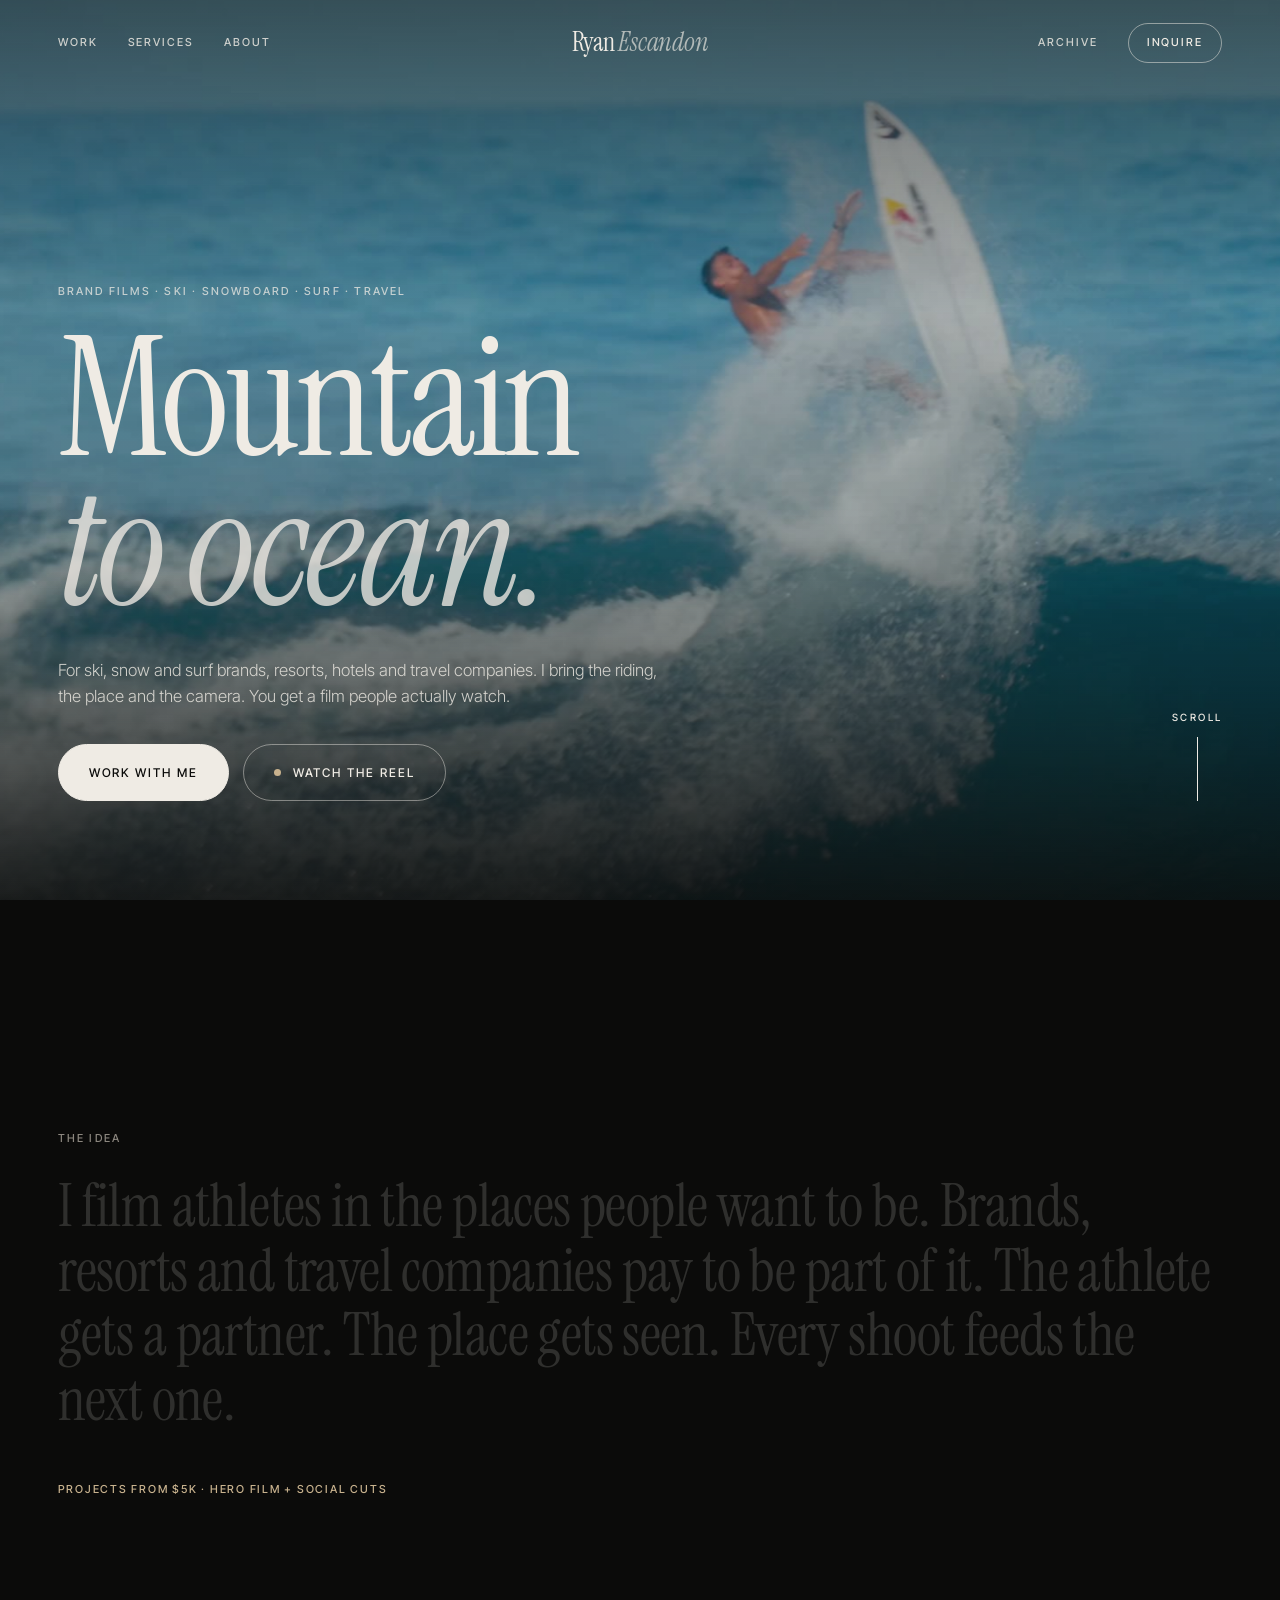
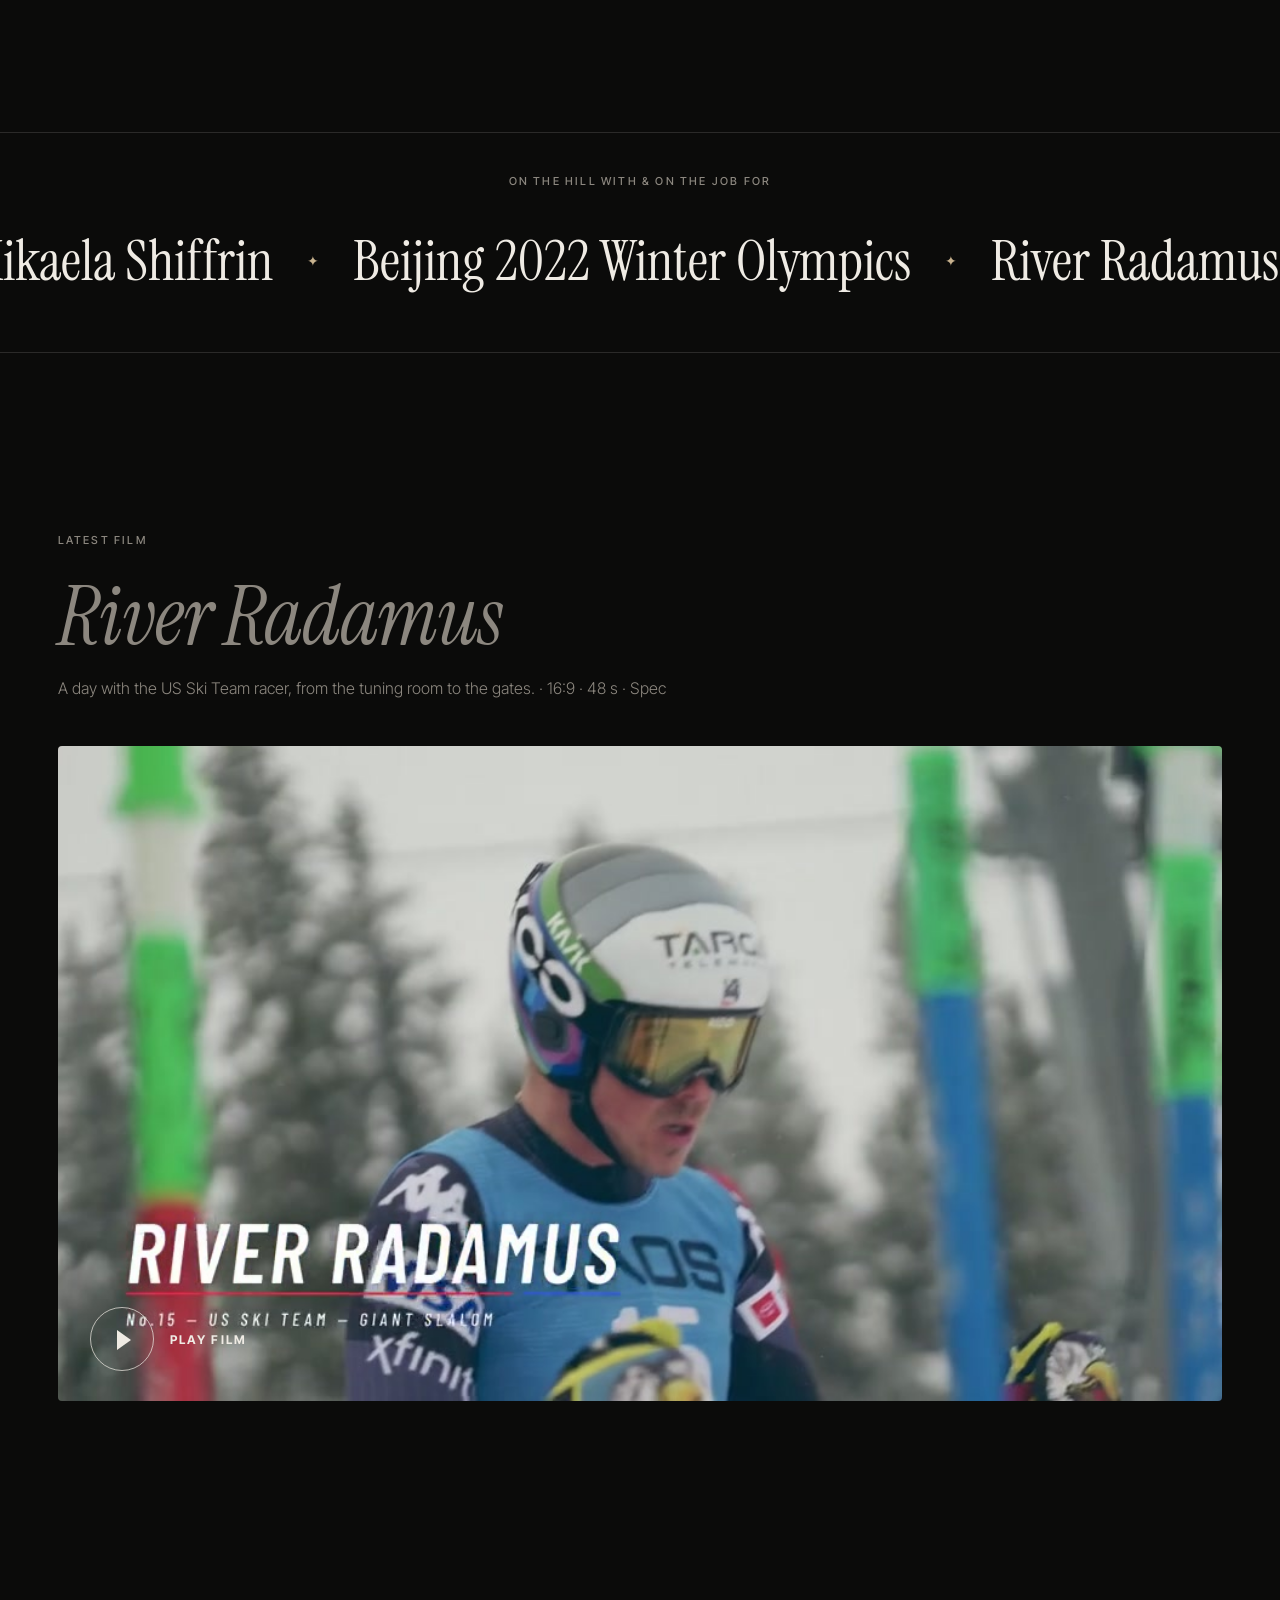
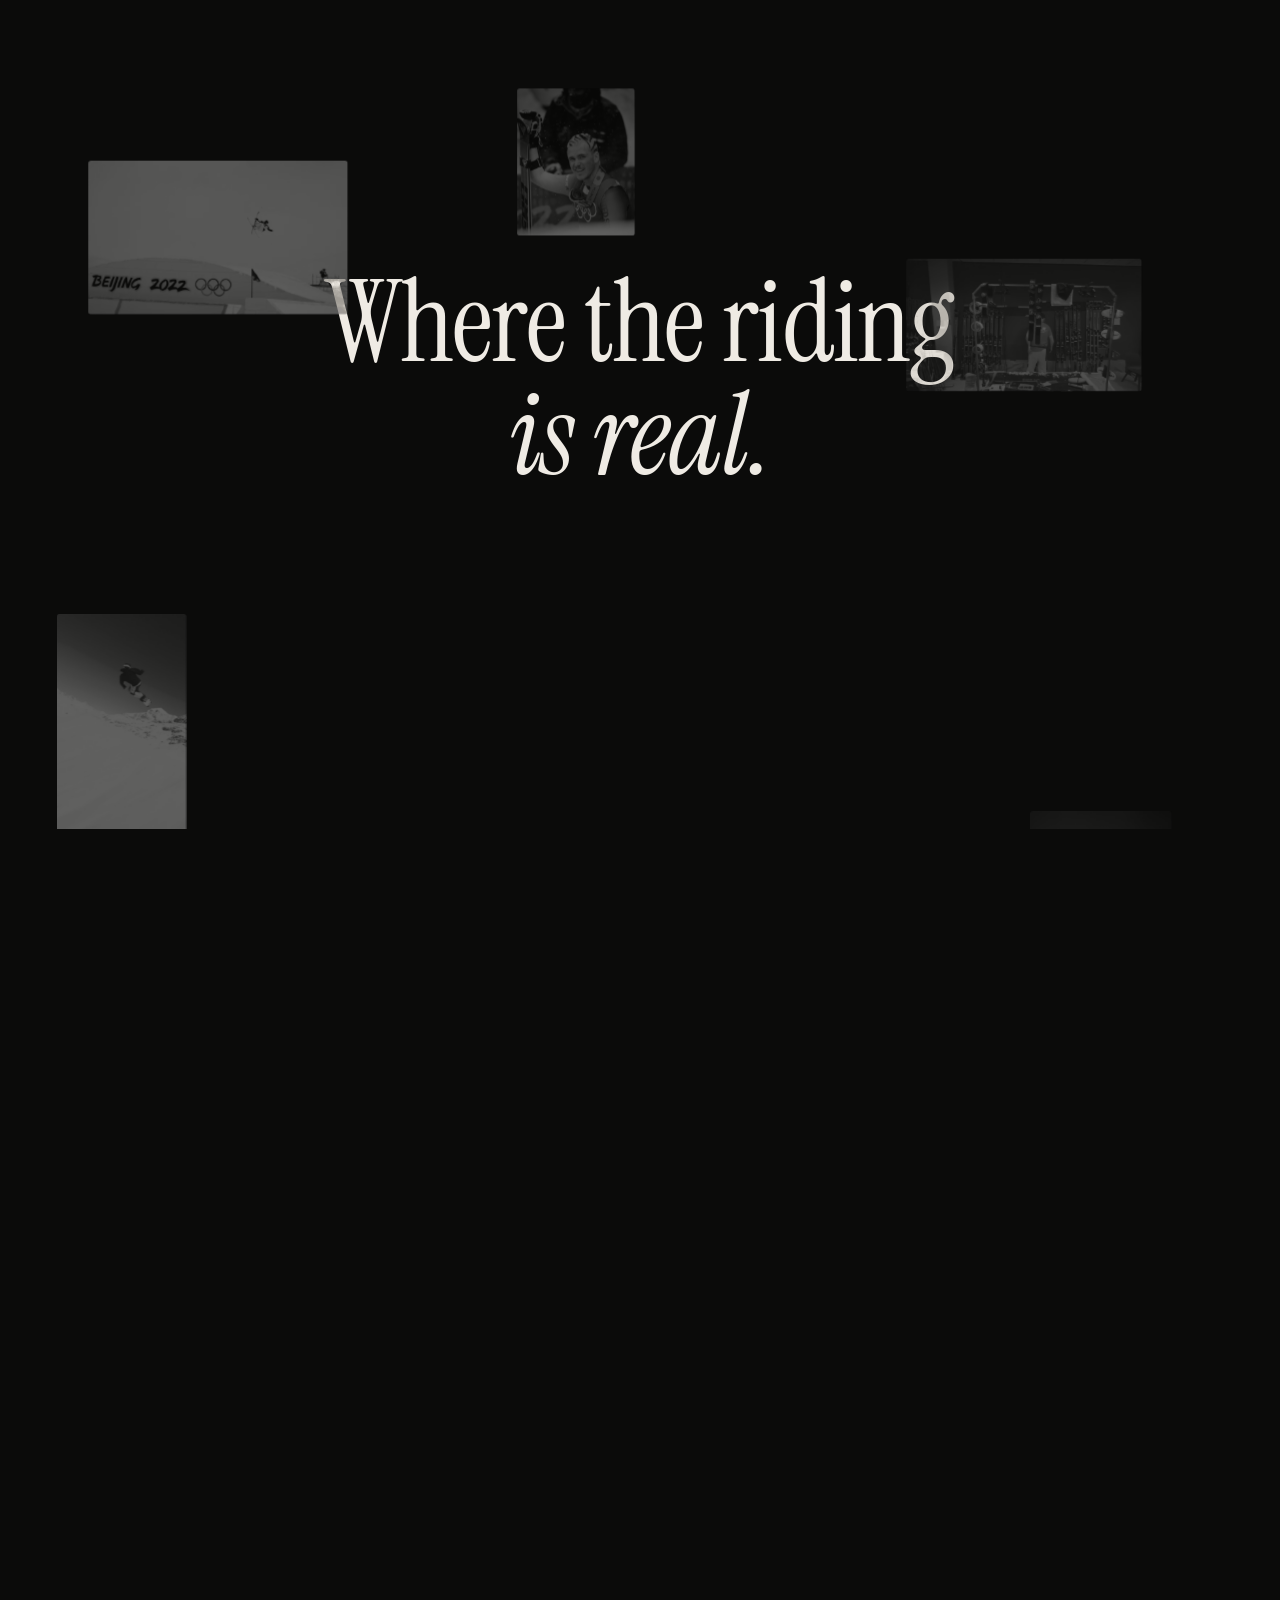
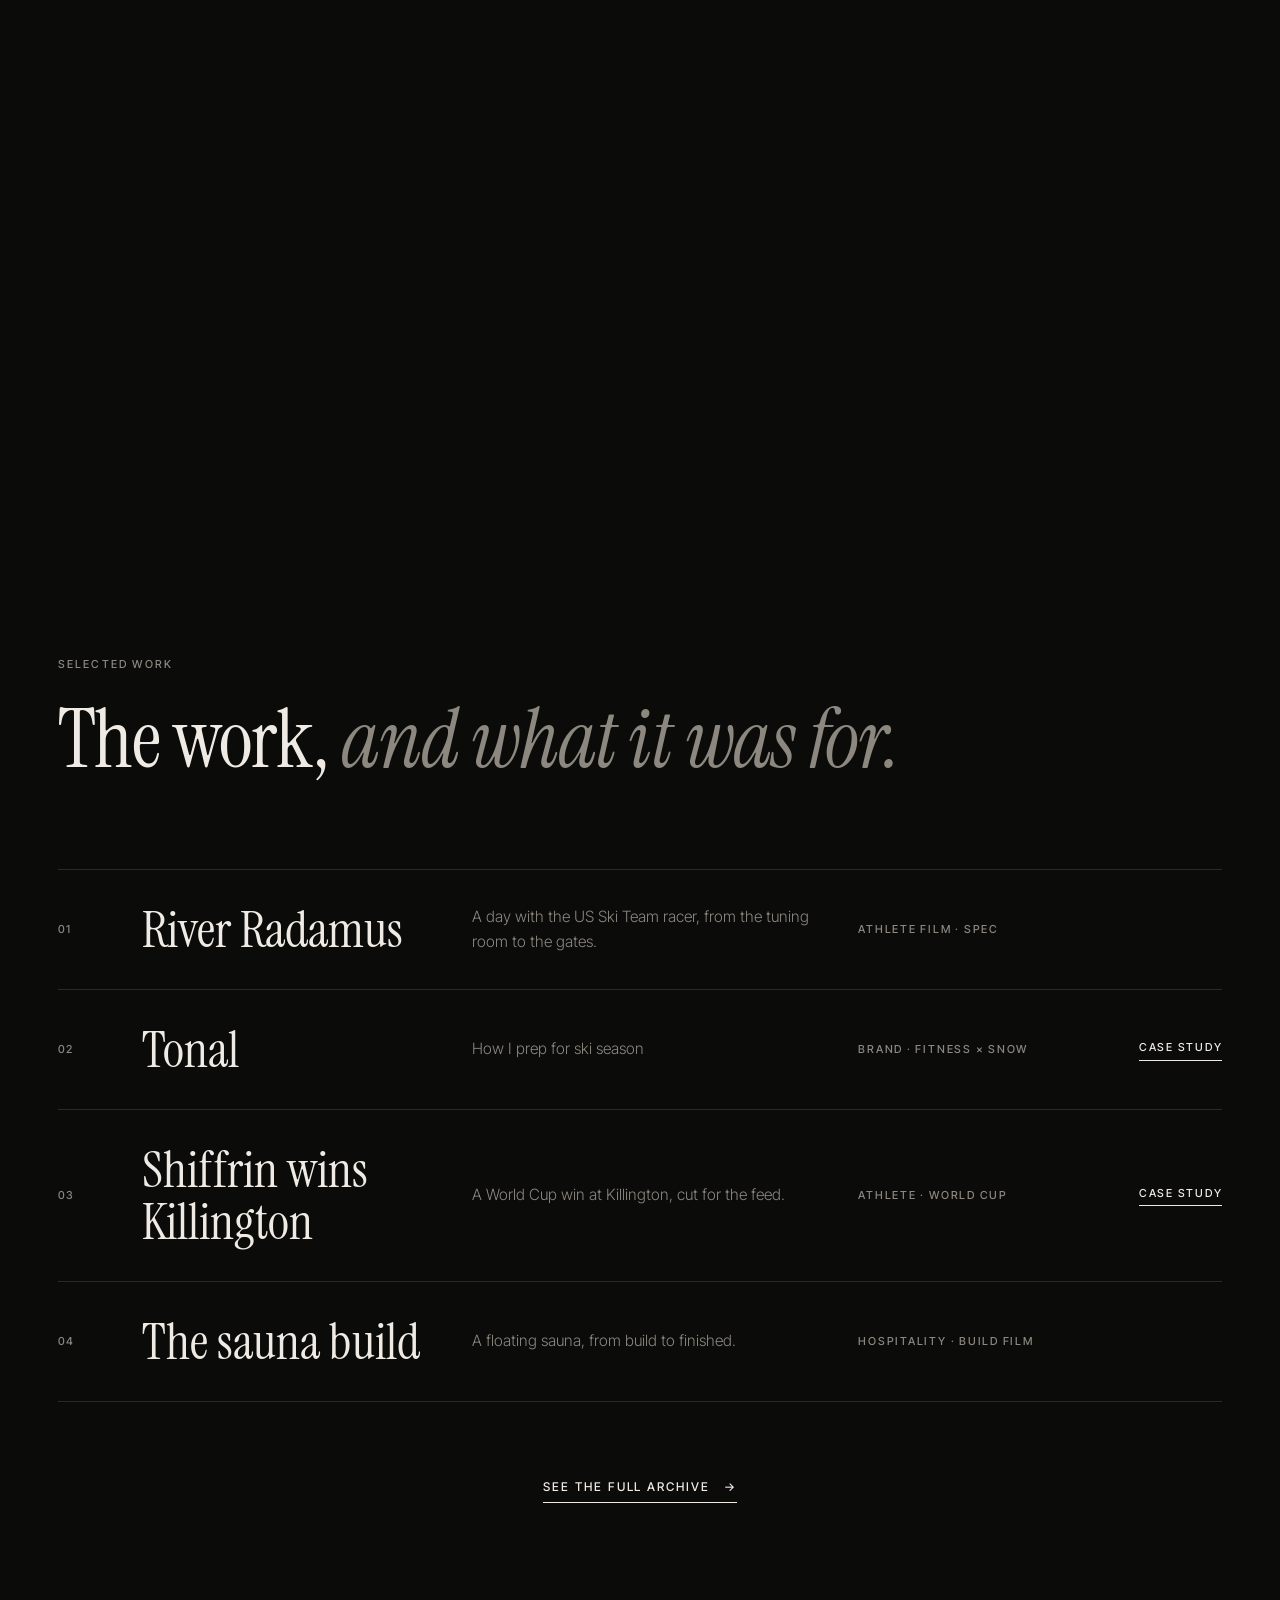
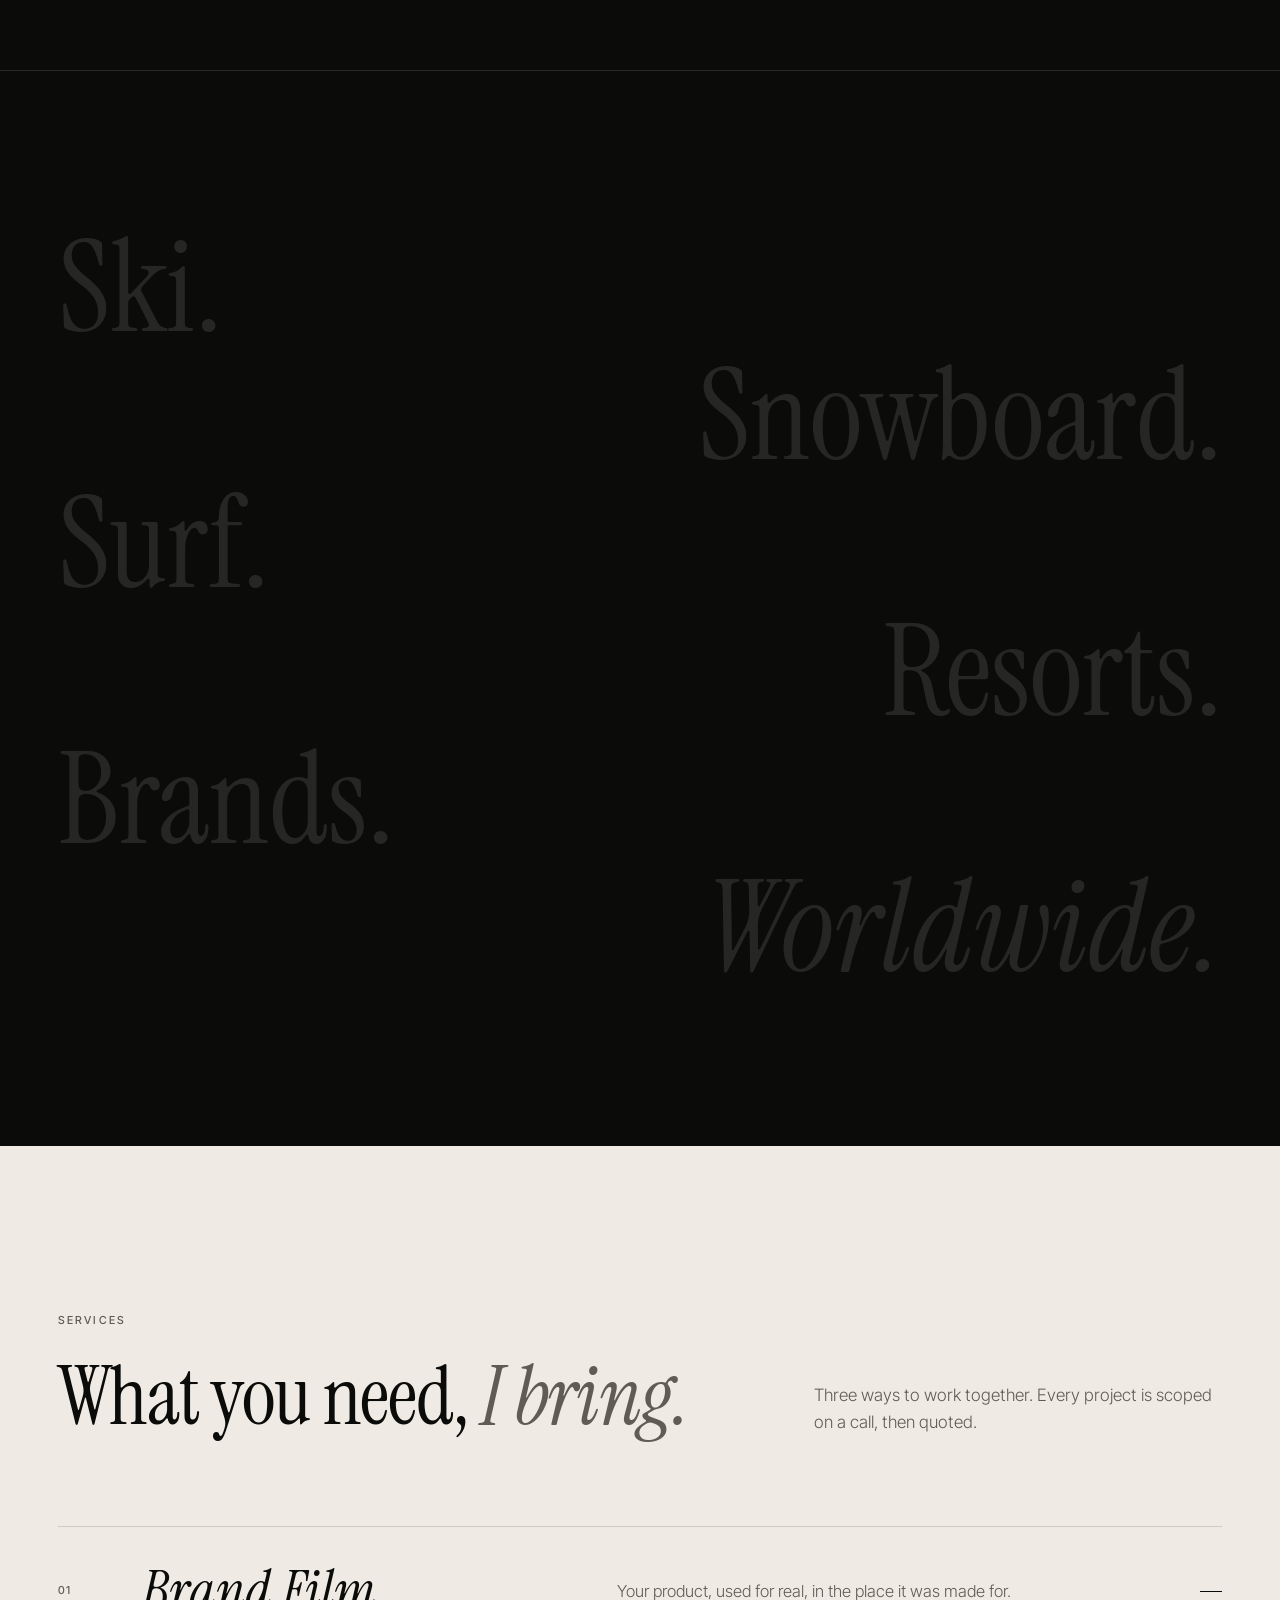
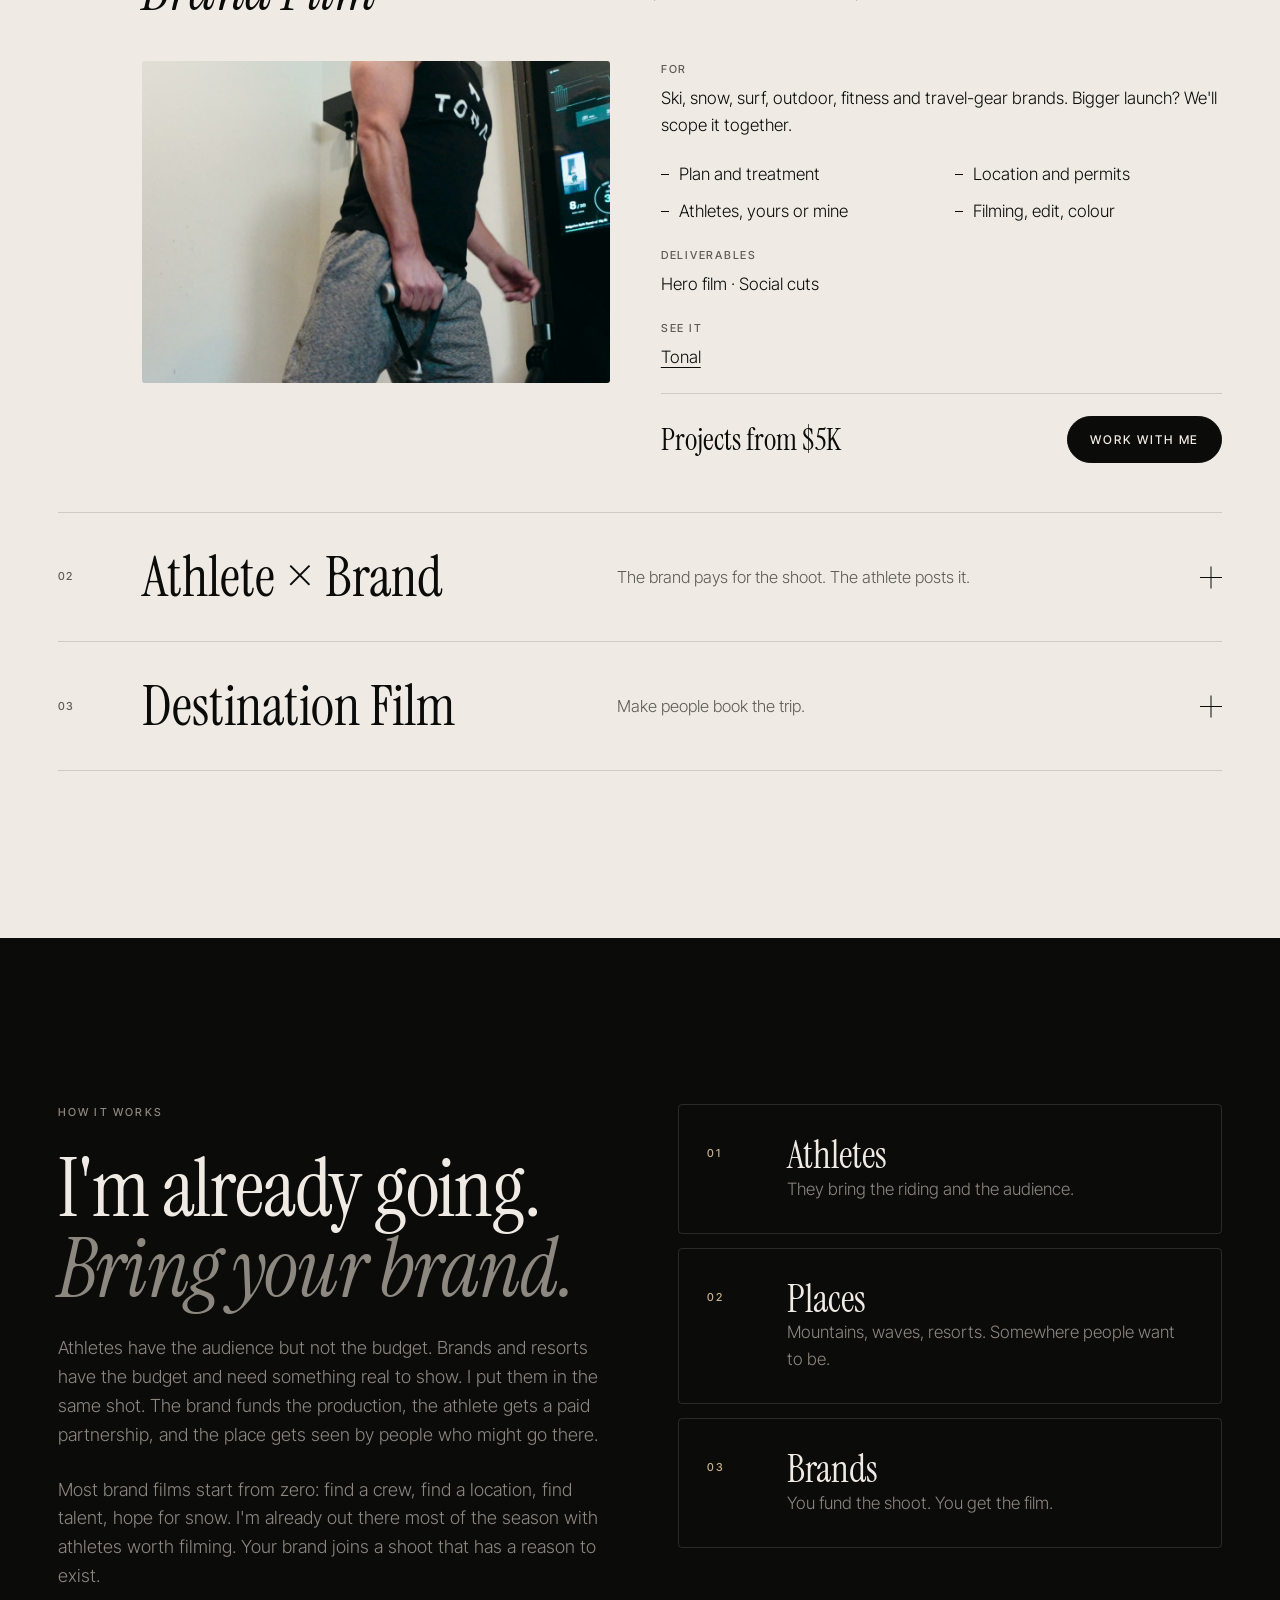
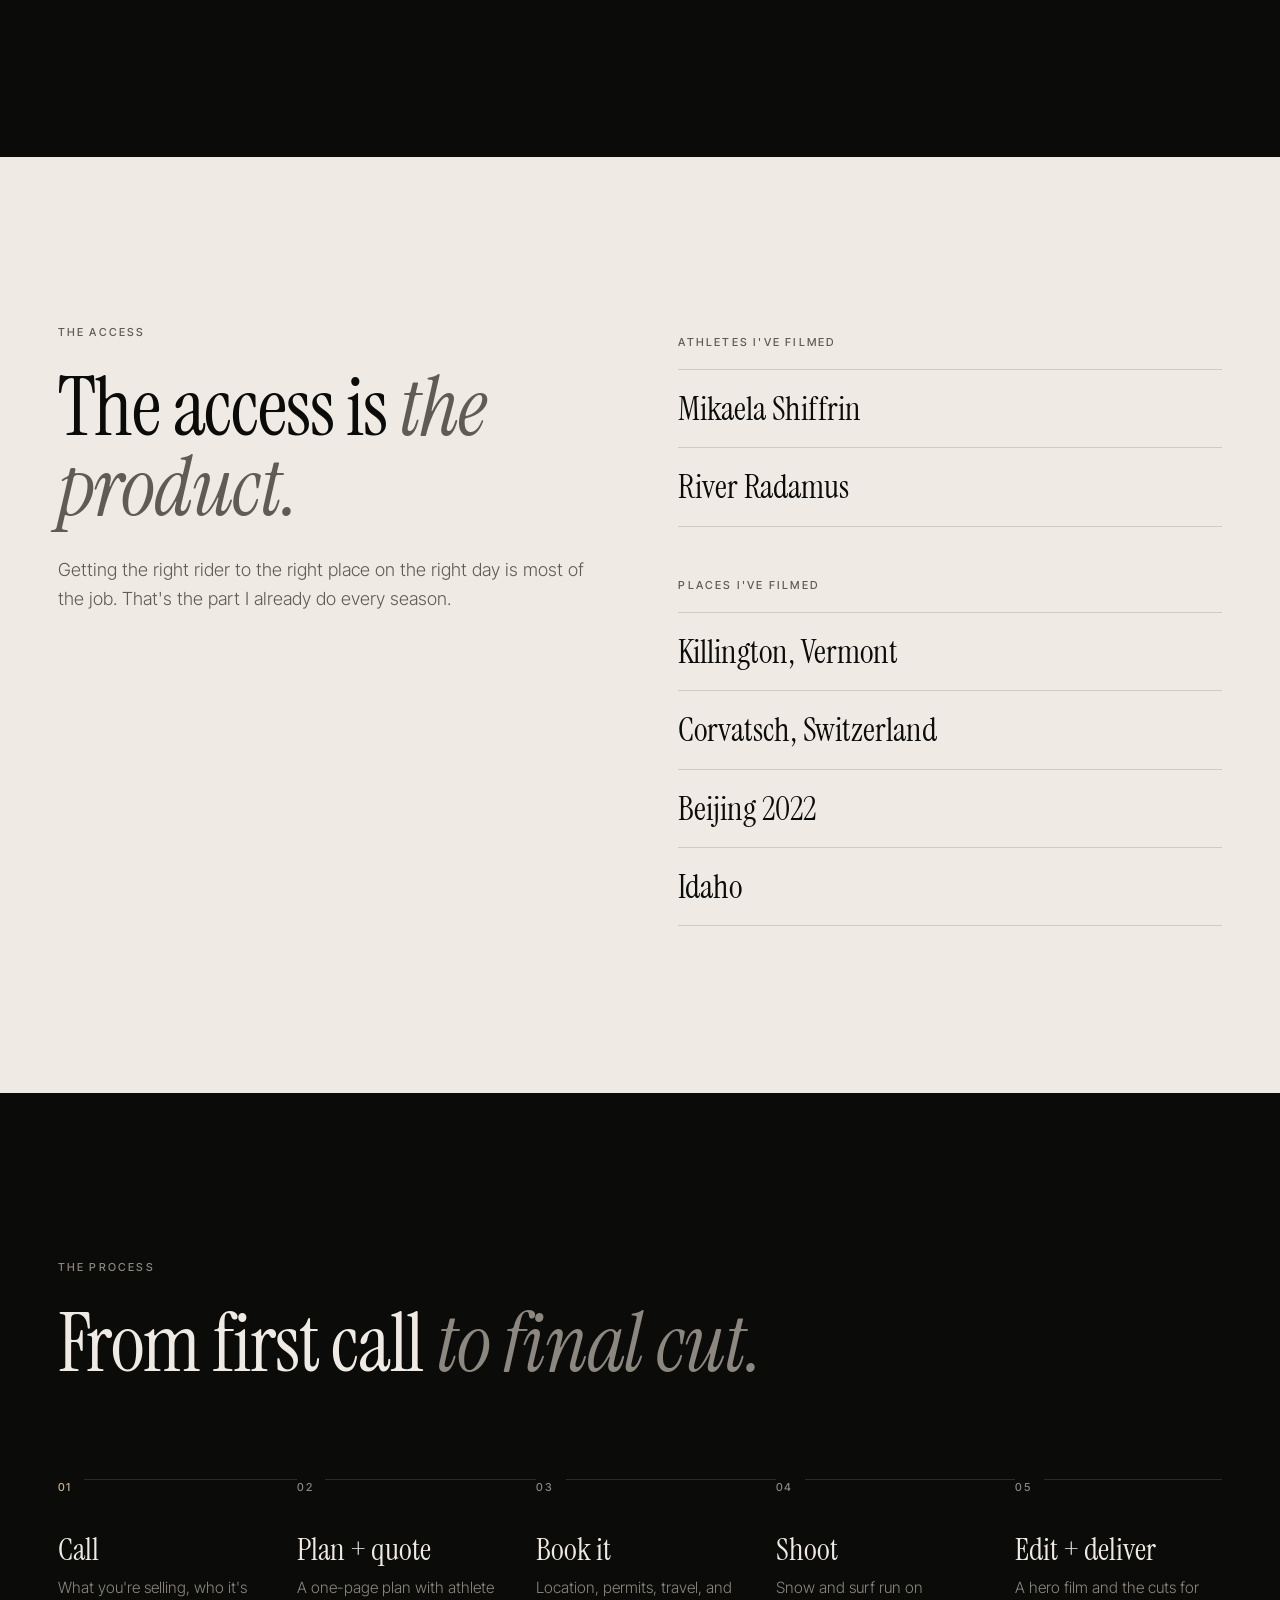
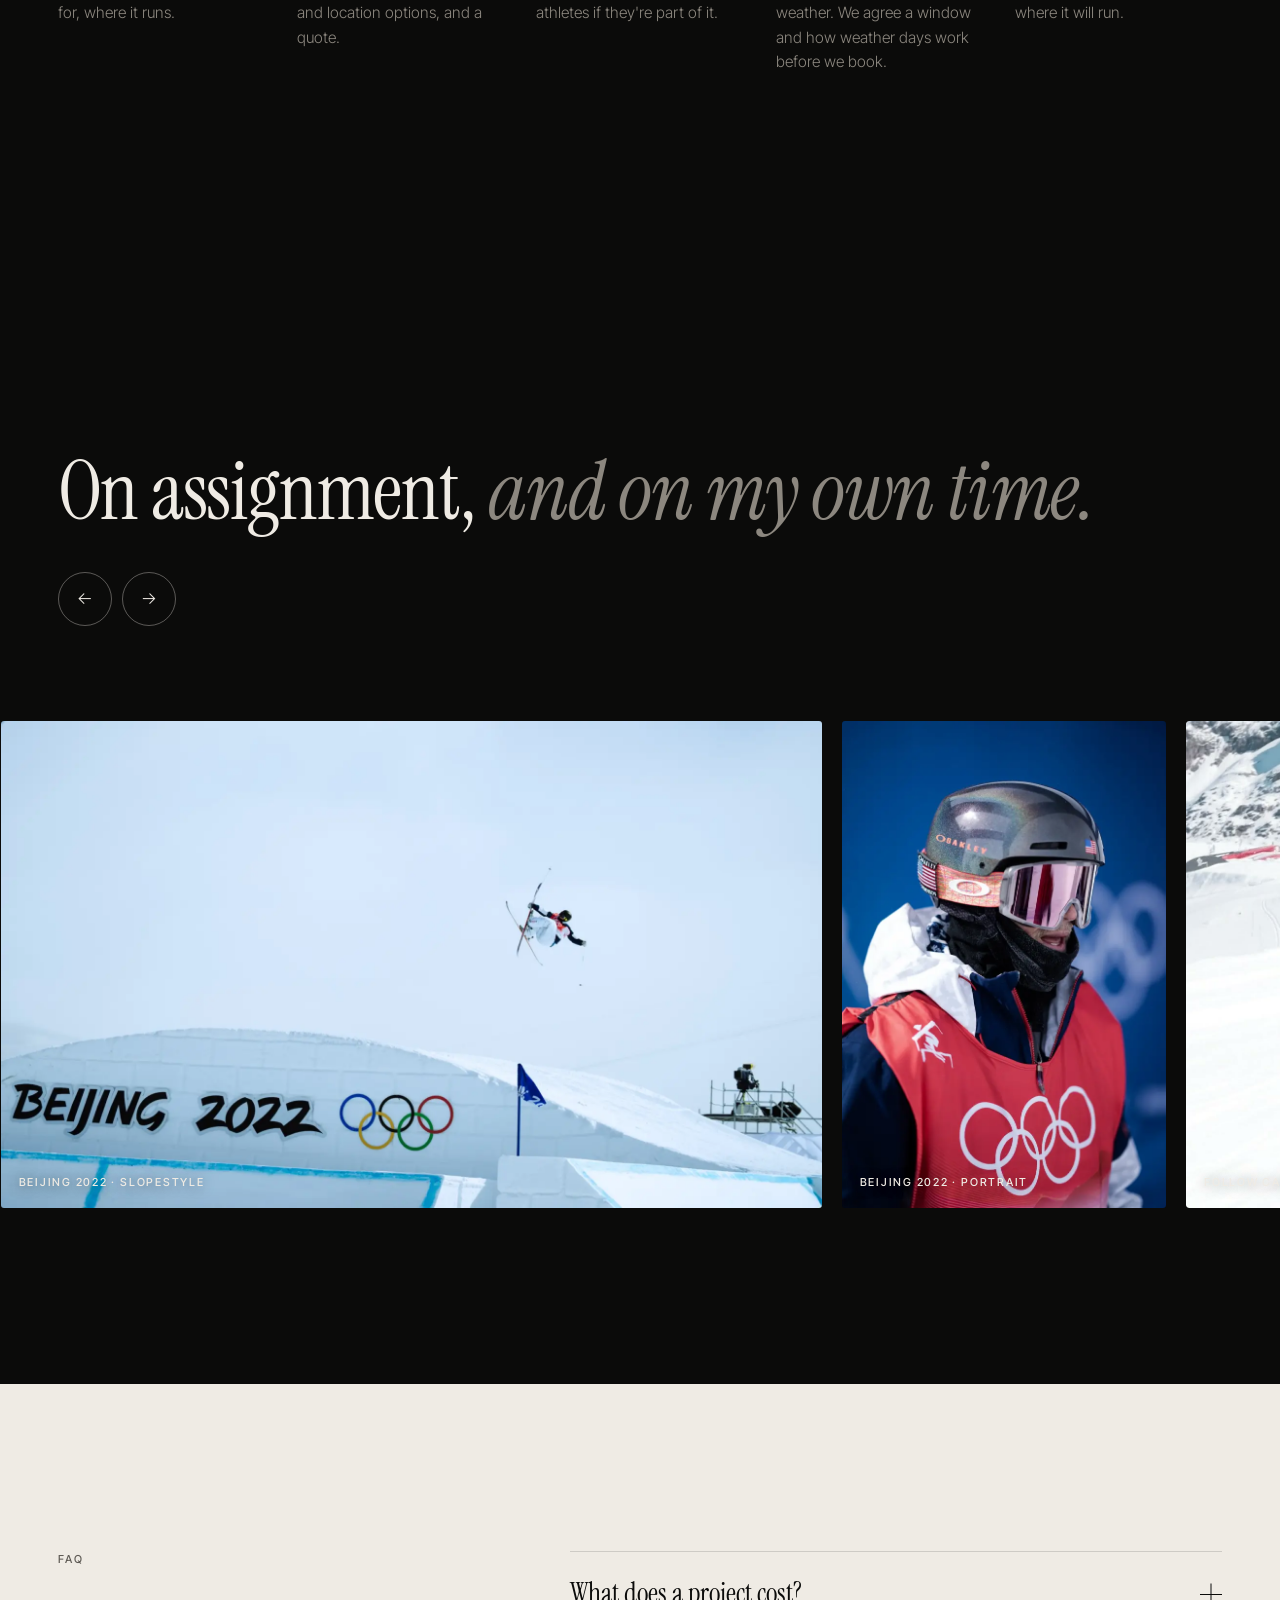
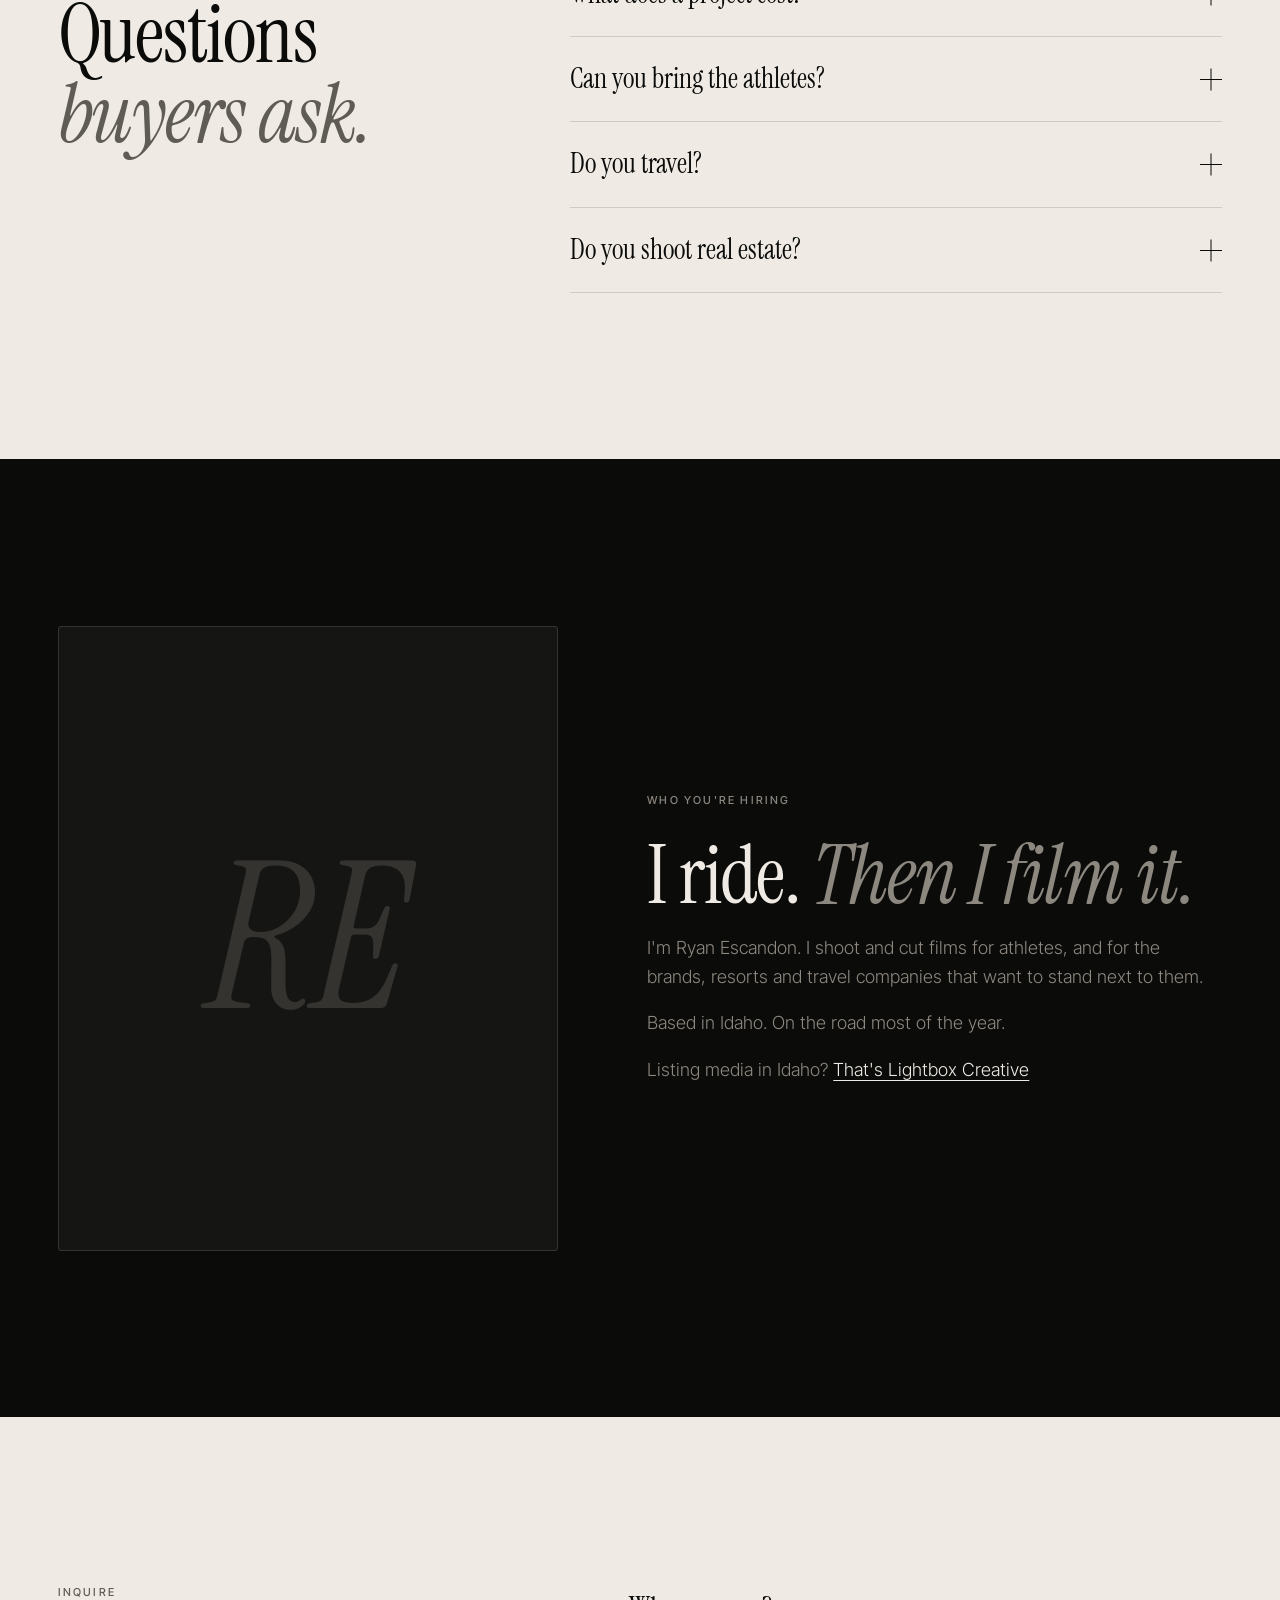
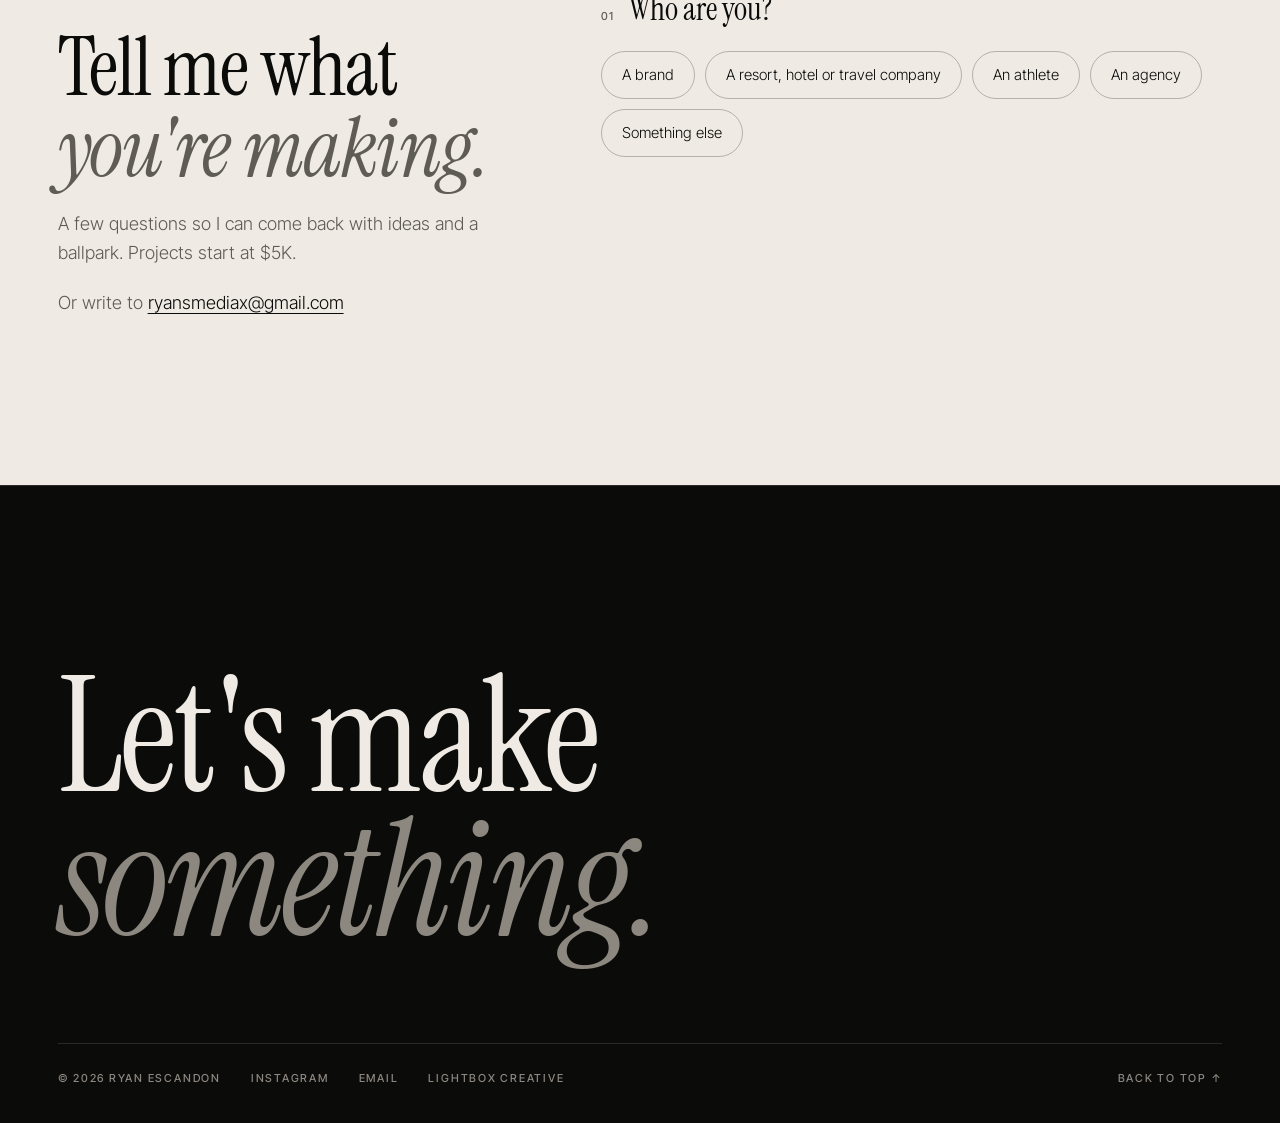
==== index.html @ 6b8e8136 "ryanesco.com: public build" ====
<!DOCTYPE html>
<html lang="en">
<head>
  <meta charset="UTF-8">
  <meta name="viewport" content="width=device-width, initial-scale=1.0">
  <title>Ryan Escandon | Brand Films · Ski, Snow, Surf, Travel</title>
  <meta name="description" content="I film athletes in the places people want to be. Brand films, athlete partnerships and destination films for ski, snow and surf brands, resorts and travel companies.">
  <link rel="canonical" href="https://ryanesco.com/">
  <meta name="theme-color" content="#0b0b0a">
  <meta property="og:title" content="Ryan Escandon | Brand Films · Ski, Snow, Surf, Travel">
  <meta property="og:description" content="I film athletes in the places people want to be.">
  <meta property="og:type" content="website">
  <meta property="og:url" content="https://ryanesco.com/">
  <meta property="og:image" content="https://ryanesco.com/assets/posters/hero-action.jpg">
  <meta name="twitter:card" content="summary_large_image">
  <link rel="icon" href="data:image/svg+xml,%3Csvg xmlns='http://www.w3.org/2000/svg' viewBox='0 0 100 100'%3E%3Crect width='100' height='100' rx='20' fill='%230b0b0a'/%3E%3Ctext x='50' y='67' font-family='Georgia,serif' font-style='italic' font-size='50' fill='%23efebe4' text-anchor='middle'%3ERE%3C/text%3E%3C/svg%3E">
  <link rel="preconnect" href="https://fonts.googleapis.com">
  <link rel="preconnect" href="https://fonts.gstatic.com" crossorigin>
  <link href="https://fonts.googleapis.com/css2?family=Instrument+Serif:ital@0;1&family=Inter+Tight:wght@300;400;500;600&display=swap" rel="stylesheet">
  <link rel="preload" as="image" href="assets/posters/hero-action.jpg" fetchpriority="high">
  <link rel="stylesheet" href="css/style.css">
  <script type="application/ld+json">
  {
    "@context": "https://schema.org",
    "@type": "ProfessionalService",
    "name": "Ryan Escandon",
    "url": "https://ryanesco.com/",
    "description": "Brand films with real athletes, shot where people want to be.",
    "areaServed": "Worldwide",
    "founder": { "@type": "Person", "name": "Ryan Escandon", "jobTitle": "Filmmaker", "sameAs": ["https://www.instagram.com/ryanescandon/"] },
    "makesOffer": [
      { "@type": "Offer", "itemOffered": { "@type": "Service", "name": "Brand Film", "description": "Brand and product films with real athletes on real mountains and waves." } },
      { "@type": "Offer", "itemOffered": { "@type": "Service", "name": "Athlete × Brand Partnership", "description": "The brand pays for the shoot. The athlete posts it." } },
      { "@type": "Offer", "itemOffered": { "@type": "Service", "name": "Destination Film", "description": "Films and drone for resorts, hotels and travel companies." } }
    ]
  }
  </script>
</head>
<body data-page="home" data-base="">

  <a class="skip" href="#main">Skip to content</a>
  <div class="cursor" id="cursor" aria-hidden="true"><span>Play</span></div>
  <div class="hover-vid" id="hoverVid" aria-hidden="true"><video muted loop playsinline preload="none"></video></div>

  <!-- ============ NAV ============ -->
  <header class="nav" id="nav">
    <nav class="nav__side" aria-label="Main">
      <a href="#work">Work</a>
      <a href="#services">Services</a>
      <a href="#about">About</a>
    </nav>
    <a class="nav__mark" href="#top" aria-label="Ryan Escandon, home">Ryan <em>Escandon</em></a>
    <div class="nav__side nav__side--r">
      <a href="work/">Archive</a>
      <a href="#start" class="nav__cta">Inquire</a>
      <button class="nav__menu" id="navMenu" aria-expanded="false" aria-controls="navDrawer">Menu</button>
    </div>
    <div class="nav__drawer" id="navDrawer">
      <a href="#work">Work</a><a href="#services">Services</a><a href="#about">About</a><a href="work/">Archive</a><a href="#start">Inquire</a>
    </div>
  </header>

  <main id="main">
  <!-- ============ HERO ============ -->
  <section class="hero" id="top">
    <video class="hero__video" id="heroVideo" poster="assets/posters/hero-action.jpg" autoplay muted loop playsinline preload="metadata"></video>
    <div class="hero__veil"></div>
    <div class="hero__inner">
      <p class="eyebrow hero__eyebrow">Brand films · Ski · Snowboard · Surf · Travel</p>
      <h1 class="hero__title"><span class="line"><span>Mountain</span></span><span class="line"><span><em>to ocean.</em></span></span></h1>
      <p class="hero__sub" id="heroSub"></p>
      <div class="hero__row">
        <a href="#start" class="btn btn--light">Work with me</a>
        <button class="btn btn--ghost" id="playReel"><span class="btn__dot" aria-hidden="true"></span>Watch the reel</button>
      </div>
    </div>
    <a class="hero__scroll" href="#statement" aria-label="Scroll down"><span>Scroll</span><i aria-hidden="true"></i></a>
  </section>

  <!-- ============ STATEMENT (scroll-lit words) ============ -->
  <section class="statement" id="statement">
    <p class="eyebrow">The idea</p>
    <p class="statement__text scrub" id="statementText">I film athletes in the places people want to be. Brands, resorts and travel companies pay to be part of it. The athlete gets a partner. The place gets seen. Every shoot feeds the next one.</p>
    <p class="statement__price mono" id="heroPrice"></p>
  </section>

  <!-- ============ CREDITS ============ -->
  <section class="credits" aria-label="On the hill with, on the job for">
    <p class="eyebrow eyebrow--center">On the hill with &amp; on the job for</p>
    <div class="marquee" id="marquee"><div class="marquee__track" id="marqueeTrack"></div></div>
  </section>

  <!-- ============ FEATURED FILM ============ -->
  <section class="feature" id="feature">
    <div class="feature__head">
      <p class="eyebrow">Latest film</p>
      <h2 class="display reveal-lines" id="featureTitle"></h2>
      <p class="feature__line" id="featureLine"></p>
    </div>
    <button class="feature__frame" id="featureFrame" data-play>
      <img id="featurePoster" alt="" loading="lazy">
      <video id="featureLoop" muted loop playsinline preload="none"></video>
      <span class="feature__play"><i aria-hidden="true"></i><b>Play film</b></span>
    </button>
  </section>

  <!-- ============ COLLAGE ============ -->
  <section class="collage" id="collage" aria-label="Stills">
    <div class="collage__stage">
      <div class="collage__items" id="collageItems"></div>
      <h2 class="collage__title display"><span>Where the riding</span><span><em>is real.</em></span></h2>
    </div>
  </section>

  <!-- ============ WORK LIST ============ -->
  <section class="section" id="work">
    <div class="head">
      <p class="eyebrow">Selected work</p>
      <h2 class="display">The work, <em>and what it was for.</em></h2>
    </div>
    <ol class="worklist" id="caseRows"></ol>
    <p class="center"><a class="link-arrow" href="work/">See the full archive</a></p>
  </section>

  <!-- ============ LINES ============ -->
  <section class="lines" aria-label="What I shoot">
    <ul class="lines__list" id="linesList">
      <li>Ski.</li><li>Snowboard.</li><li>Surf.</li><li>Resorts.</li><li>Brands.</li><li><em>Worldwide.</em></li>
    </ul>
  </section>

  <!-- ============ SERVICES ============ -->
  <section class="section section--bone" id="services">
    <div class="head head--split">
      <div>
        <p class="eyebrow">Services</p>
        <h2 class="display">What you need, <em>I bring.</em></h2>
      </div>
      <p class="head__aside">Three ways to work together. Every project is scoped on a call, then quoted.</p>
    </div>
    <div class="services" id="offers"></div>
  </section>

  <!-- ============ THE LOOP ============ -->
  <section class="section" id="loop">
    <div class="loop">
      <div class="loop__copy">
        <p class="eyebrow">How it works</p>
        <h2 class="display">I'm already going. <em>Bring your brand.</em></h2>
        <div id="loopCopy"></div>
      </div>
      <ol class="loop__nodes" id="ringNodes"></ol>
    </div>
  </section>

  <!-- ============ ACCESS ============ -->
  <section class="section section--bone" id="access">
    <div class="access">
      <div>
        <p class="eyebrow">The access</p>
        <h2 class="display">The access is <em>the product.</em></h2>
        <p class="access__body" id="accessBody"></p>
      </div>
      <div class="access__cols">
        <div><p class="eyebrow eyebrow--dim">Athletes I've filmed</p><ul class="names" id="accessAthletes"></ul></div>
        <div><p class="eyebrow eyebrow--dim">Places I've filmed</p><ul class="names" id="accessPlaces"></ul></div>
      </div>
    </div>
  </section>

  <!-- ============ PROCESS ============ -->
  <section class="section" id="process">
    <div class="head">
      <p class="eyebrow">The process</p>
      <h2 class="display">From first call <em>to final cut.</em></h2>
    </div>
    <div class="track" id="track">
      <div class="track__rail"><div class="track__fill" id="trackFill"></div></div>
      <ol class="track__steps" id="steps"></ol>
    </div>
  </section>

  <!-- ============ ORIGINALS ============ -->
  <section class="section section--flush" id="originals">
    <div class="head head--split">
      <div>
        <p class="eyebrow">Originals &amp; on assignment</p>
        <h2 class="display">On assignment, <em>and on my own time.</em></h2>
      </div>
      <div class="strip-nav">
        <button class="round" data-strip="-1" aria-label="Scroll left">←</button>
        <button class="round" data-strip="1" aria-label="Scroll right">→</button>
      </div>
    </div>
    <div class="strip" id="strip"></div>
  </section>

  <!-- ============ FAQ ============ -->
  <section class="section section--bone" id="faq">
    <div class="faq">
      <div>
        <p class="eyebrow">FAQ</p>
        <h2 class="display">Questions <em>buyers ask.</em></h2>
      </div>
      <div class="faq__list" id="faqList"></div>
    </div>
  </section>

  <!-- ============ ABOUT ============ -->
  <section class="section" id="about">
    <div class="about">
      <figure class="about__photo" id="aboutPhoto">
        <!-- PHOTO: Ryan on location with a camera, 4:5. Save as assets/img/ryan.jpg -->
        <img src="assets/img/ryan.jpg" alt="Ryan Escandon filming on location" loading="lazy">
        <div class="about__mark" aria-hidden="true"><em>RE</em></div>
      </figure>
      <div class="about__text">
        <p class="eyebrow">Who you're hiring</p>
        <h2 class="display">I ride. <em>Then I film it.</em></h2>
        <p>I'm Ryan Escandon. I shoot and cut films for athletes, and for the brands, resorts and travel companies that want to stand next to them.</p>
        <p>Based in Idaho. On the road most of the year.</p>
        <p class="about__lightbox">Listing media in Idaho? <a id="lightboxLink" href="#">That's Lightbox Creative</a></p>
      </div>
    </div>
  </section>

  <!-- ============ INQUIRE ============ -->
  <section class="section section--bone" id="start">
    <div class="start">
      <div class="start__intro">
        <p class="eyebrow">Inquire</p>
        <h2 class="display">Tell me what <em>you're making.</em></h2>
        <p>A few questions so I can come back with ideas and a ballpark. Projects start at $5K.</p>
        <p class="start__mail">Or write to <a id="mailLink" href="#"></a></p>
      </div>
      <form class="form" id="startForm" novalidate>
        <fieldset class="step">
          <legend><span class="step__n">01</span> Who are you?</legend>
          <div class="pills">
            <label class="pill"><input type="radio" name="who" value="brand" required><span>A brand</span></label>
            <label class="pill"><input type="radio" name="who" value="resort"><span>A resort, hotel or travel company</span></label>
            <label class="pill"><input type="radio" name="who" value="athlete"><span>An athlete</span></label>
            <label class="pill"><input type="radio" name="who" value="agency"><span>An agency</span></label>
            <label class="pill"><input type="radio" name="who" value="other"><span>Something else</span></label>
          </div>
        </fieldset>

        <fieldset class="step" id="stepWhat" hidden>
          <legend><span class="step__n">02</span> What are you after?</legend>
          <div class="pills" id="whatPills"></div>
          <label class="field" id="endClient" hidden>Who's the end client?<input name="endclient"></label>
        </fieldset>

        <fieldset class="step" id="stepDetails" hidden>
          <legend><span class="step__n">03</span> The details</legend>
          <div class="form__row">
            <label class="field">Your name<input name="name" required autocomplete="name"></label>
            <label class="field">Email<input name="email" type="email" required autocomplete="email"></label>
          </div>
          <div class="form__row">
            <label class="field"><span id="companyLabel">Company</span><input name="company" autocomplete="organization"></label>
            <label class="field">Your role<input name="role" autocomplete="organization-title"></label>
          </div>

          <div class="branch" data-for="brand resort agency other">
            <p class="mini">Budget</p>
            <div class="pills">
              <label class="pill"><input type="radio" name="budget" value="$5–10K"><span>$5–10K</span></label>
              <label class="pill"><input type="radio" name="budget" value="$10–25K"><span>$10–25K</span></label>
              <label class="pill"><input type="radio" name="budget" value="$25K+"><span>$25K+</span></label>
              <label class="pill"><input type="radio" name="budget" value="Not set yet"><span>Not set yet</span></label>
            </div>
            <p class="hint" id="budgetHint" hidden></p>
          </div>

          <div class="branch" data-for="athlete">
            <div class="form__row">
              <label class="field">Sport<input name="sport" placeholder="Ski, snowboard, surf…"></label>
              <label class="field">Instagram<input name="instagram" placeholder="@handle"></label>
            </div>
            <label class="field">Current sponsors<input name="sponsors"></label>
            <p class="mini">Do you have a brand paying for it?</p>
            <div class="pills">
              <label class="pill"><input type="radio" name="funded" value="Yes"><span>Yes</span></label>
              <label class="pill"><input type="radio" name="funded" value="Not yet"><span>Not yet, that's why I'm here</span></label>
            </div>
          </div>

          <p class="mini">When?</p>
          <div class="pills">
            <label class="pill"><input type="radio" name="when" value="This season"><span>This season</span></label>
            <label class="pill"><input type="radio" name="when" value="Next season"><span>Next season</span></label>
            <label class="pill"><input type="radio" name="when" value="Specific dates"><span>Specific dates</span></label>
          </div>
          <label class="field" id="datesField" hidden>Dates<input name="dates" placeholder="e.g. Feb 10–14"></label>
          <label class="field">Where?<input name="where" placeholder="Resort, region, or &quot;you pick&quot;"></label>

          <div class="branch" data-for="brand resort agency other">
            <p class="mini">Where will it run?</p>
            <div class="pills">
              <label class="pill"><input type="checkbox" name="runs" value="Social"><span>Social</span></label>
              <label class="pill"><input type="checkbox" name="runs" value="Website"><span>Website</span></label>
              <label class="pill"><input type="checkbox" name="runs" value="Paid ads"><span>Paid ads</span></label>
              <label class="pill"><input type="checkbox" name="runs" value="Broadcast / TV"><span>Broadcast / TV</span></label>
              <label class="pill"><input type="checkbox" name="runs" value="Retail / events"><span>Retail / events</span></label>
            </div>
          </div>

          <label class="field">What's the challenge?<textarea name="message" rows="4" placeholder="e.g. A new board launches in January and we need it on snow, not in a studio."></textarea></label>
          <button class="btn btn--dark btn--wide" type="submit">Send inquiry</button>
        </fieldset>
        <p class="form__note" id="formNote" role="status" aria-live="polite"></p>
      </form>
    </div>
  </section>
  </main>

  <!-- ============ FOOTER ============ -->
  <footer class="footer">
    <a class="footer__big" href="#start"><span>Let's make</span> <em>something.</em></a>
    <div class="footer__row">
      <span>© <span id="year"></span> Ryan Escandon</span>
      <a id="footInsta" href="#" target="_blank" rel="noopener">Instagram</a>
      <a id="footMail" href="#">Email</a>
      <a id="footLightbox" href="#">Lightbox Creative</a>
      <a href="#top">Back to top ↑</a>
    </div>
  </footer>

  <!-- ============ PLAYER ============ -->
  <div class="player" id="player" aria-hidden="true" role="dialog" aria-modal="true" aria-label="Video player">
    <div class="player__box">
      <button class="player__close" id="playerClose" aria-label="Close">Close ✕</button>
      <video class="player__video" id="playerVideo" controls playsinline></video>
      <p class="player__caption" id="playerCaption"></p>
    </div>
  </div>

  <script src="data/work.js"></script>
  <script src="js/main.js"></script>
</body>
</html>
---- css/style.css ----
/* ============================================================
   RYAN ESCANDON: luxury edition
   Black and bone. An editorial serif for the big lines, a quiet
   grotesk for everything else. Footage full-bleed. Motion slow
   and deliberate. One warm accent, used rarely.
   ============================================================ */

:root {
  --black: #0b0b0a;
  --black-2: #151513;
  --bone: #efebe4;
  --bone-2: #e4dfd6;
  --stone: #8c877f;
  --stone-2: #5f5b55;
  --line-dark: rgba(239, 235, 228, .14);
  --line-light: rgba(11, 11, 10, .14);
  --sand: #c8b28e;
  --red: #e0002a;
  --serif: "Instrument Serif", "Times New Roman", Georgia, serif;
  --sans: "Inter Tight", "Helvetica Neue", Arial, sans-serif;
  --pad: clamp(18px, 4.5vw, 72px);
  --max: 1440px;
  --ease: cubic-bezier(.16, 1, .3, 1);
  --slow: 1.2s;
}

* { margin: 0; padding: 0; box-sizing: border-box; }
html { scroll-behavior: smooth; overflow-x: clip; }
body {
  background: var(--black); color: var(--bone);
  font-family: var(--sans); font-weight: 300; font-size: 17px; line-height: 1.6;
  -webkit-font-smoothing: antialiased; text-rendering: optimizeLegibility;
}
::selection { background: var(--bone); color: var(--black); }
img, video { display: block; max-width: 100%; }
a { color: inherit; }
button { font: inherit; color: inherit; cursor: pointer; background: none; border: 0; }
[hidden] { display: none !important; }
em { font-style: italic; }
.mono { font-family: var(--sans); font-weight: 500; font-size: 11px; letter-spacing: .16em; text-transform: uppercase; }
.skip { position: absolute; left: -9999px; top: 8px; z-index: 300; background: var(--bone); color: var(--black); padding: 10px 16px; }
.skip:focus { left: 8px; }
:focus-visible { outline: 1px solid currentColor; outline-offset: 4px; }
.center { text-align: center; }

/* ---------- type ---------- */
.eyebrow { font-weight: 500; font-size: 11px; letter-spacing: .2em; text-transform: uppercase; color: var(--stone); margin-bottom: 26px; display: block; }
.eyebrow a { text-decoration: none; }
.eyebrow--center { text-align: center; }
.eyebrow--dim { margin-bottom: 18px; }
.display { font-family: var(--serif); font-weight: 400; font-size: clamp(44px, 6.4vw, 108px); line-height: .98; letter-spacing: -.015em; }
.display em { color: var(--stone); }
.display--xl { font-size: clamp(56px, 9vw, 150px); }
.section--bone .display em, .section--bone .eyebrow { color: var(--stone-2); }

/* ---------- buttons & links ---------- */
.btn {
  display: inline-flex; align-items: center; justify-content: center; gap: 12px;
  font-weight: 500; font-size: 12px; letter-spacing: .16em; text-transform: uppercase; text-decoration: none; white-space: nowrap;
  padding: 18px 30px; border-radius: 999px; border: 1px solid currentColor;
  transition: background .5s var(--ease), color .5s var(--ease), border-color .5s var(--ease);
}
.btn--light { background: var(--bone); color: var(--black); border-color: var(--bone); }
.btn--light:hover { background: transparent; color: var(--bone); }
.btn--ghost { color: var(--bone); border-color: rgba(239, 235, 228, .45); }
.btn--ghost:hover { background: var(--bone); color: var(--black); border-color: var(--bone); }
.btn--dark { background: var(--black); color: var(--bone); border-color: var(--black); }
.btn--dark:hover { background: transparent; color: var(--black); }
.btn--sm { padding: 13px 22px; }
.btn--wide { width: 100%; }
.btn__dot { width: 7px; height: 7px; border-radius: 50%; background: var(--sand); animation: breathe 2.4s ease-in-out infinite; }
@keyframes breathe { 50% { opacity: .3; } }
.link-arrow { display: inline-flex; align-items: center; gap: 14px; font-weight: 500; font-size: 12px; letter-spacing: .16em; text-transform: uppercase; text-decoration: none; padding-bottom: 6px; border-bottom: 1px solid currentColor; }
.link-arrow::after { content: "→"; transition: transform .6s var(--ease); }
.link-arrow:hover::after { transform: translateX(6px); }

/* ---------- draft mode ---------- */
.is-draft [data-draft] { outline: 2px dashed var(--red); outline-offset: 4px; position: relative; }
.is-draft [data-draft]::after {
  content: "ASK RYAN"; position: absolute; top: -11px; right: 0; z-index: 5;
  font: 600 9.5px var(--sans); letter-spacing: .08em; color: #fff; background: var(--red);
  padding: 3px 7px; border-radius: 999px; pointer-events: none; white-space: nowrap;
}
.is-draft [data-draft]:hover::after { content: "ASK RYAN · " attr(data-ask); white-space: normal; max-width: 320px; text-align: left; }
.draft-banner { position: fixed; right: 14px; bottom: 14px; z-index: 120; max-width: 300px; background: var(--bone); color: var(--black); border: 2px dashed var(--red); border-radius: 10px; padding: 10px 14px; font-size: 12.5px; line-height: 1.4; }
.draft-banner b { color: var(--red); margin-right: 6px; }
.draft-banner code { font-size: 11.5px; }
.is-draft .footer { padding-bottom: 120px; }

/* ---------- cursor + hover preview ---------- */
.cursor { position: fixed; left: 0; top: 0; z-index: 250; pointer-events: none; opacity: 0; transition: opacity .3s; mix-blend-mode: difference; }
.cursor.on { opacity: 1; }
.cursor span {
  display: grid; place-items: center; width: 8px; height: 8px; margin: -4px 0 0 -4px; border-radius: 50%;
  background: var(--bone); color: var(--black); font: 500 0px var(--sans); letter-spacing: .16em; text-transform: uppercase;
  transition: width .5s var(--ease), height .5s var(--ease), margin .5s var(--ease), font-size .3s;
}
.cursor--link span { width: 36px; height: 36px; margin: -18px 0 0 -18px; background: transparent; border: 1px solid var(--bone); }
.cursor--play span { width: 92px; height: 92px; margin: -46px 0 0 -46px; font-size: 10.5px; }
.hover-vid { position: fixed; left: 0; top: 0; z-index: 60; pointer-events: none; width: 340px; aspect-ratio: 16 / 10; margin: -110px 0 0 30px; overflow: hidden; border-radius: 4px; opacity: 0; transition: opacity .4s var(--ease); }
.hover-vid.on { opacity: 1; }
.hover-vid video { width: 100%; height: 100%; object-fit: cover; }

/* ---------- nav ---------- */
.nav {
  position: fixed; top: 0; left: 0; right: 0; z-index: 80;
  display: grid; grid-template-columns: 1fr auto 1fr; align-items: center;
  padding: 22px var(--pad); color: var(--bone);
  transition: transform .6s var(--ease), background .6s var(--ease), padding .6s var(--ease);
}
.nav--solid { background: rgba(11, 11, 10, .82); backdrop-filter: blur(14px); -webkit-backdrop-filter: blur(14px); padding-top: 14px; padding-bottom: 14px; }
.nav--hidden { transform: translateY(-100%); }
.nav__side { display: flex; gap: 30px; }
.nav__side--r { justify-content: flex-end; align-items: center; }
.nav__side a { text-decoration: none; font-weight: 500; font-size: 11px; letter-spacing: .18em; text-transform: uppercase; opacity: .82; transition: opacity .3s; }
.nav__side a:hover { opacity: 1; }
.nav__mark { font-family: var(--serif); font-size: 26px; text-decoration: none; letter-spacing: -.01em; white-space: nowrap; }
.nav__mark em { color: rgba(239, 235, 228, .66); }
.nav__cta { padding: 10px 18px; border: 1px solid rgba(239, 235, 228, .5); border-radius: 999px; opacity: 1 !important; transition: background .4s var(--ease), color .4s var(--ease) !important; }
.nav__cta:hover { background: var(--bone); color: var(--black); }

/* ---------- hero ---------- */
.hero { position: relative; height: 100svh; min-height: 620px; overflow: hidden; display: flex; align-items: flex-end; }
.hero__video { position: absolute; inset: 0; width: 100%; height: 100%; object-fit: cover; transform: scale(calc(1.06 + var(--hy, 0) * .08)) translateY(calc(var(--hy, 0) * 8%)); animation: heroIn 2.4s var(--ease) both; }
@keyframes heroIn { from { transform: scale(1.18); opacity: 0; } }
.hero__veil { position: absolute; inset: 0; background: linear-gradient(180deg, rgba(11,11,10,.55) 0%, rgba(11,11,10,.12) 35%, rgba(11,11,10,.25) 60%, rgba(11,11,10,.88) 100%); }
.hero__inner { position: relative; z-index: 2; width: 100%; padding: 0 var(--pad) clamp(70px, 11vh, 130px); opacity: calc(1 - var(--hy, 0) * 1.4); }
.hero__eyebrow { color: rgba(239, 235, 228, .75); animation: fade 1.4s var(--ease) .9s both; }
.hero__title { font-family: var(--serif); font-weight: 400; font-size: clamp(64px, 13vw, 230px); line-height: .86; letter-spacing: -.025em; margin-bottom: 30px; }
.hero__title em { color: rgba(239, 235, 228, .78); }
.line { display: block; overflow: hidden; padding-bottom: .04em; }
.line > span { display: inline-block; animation: rise 1.6s var(--ease) both; }
.line:nth-child(2) > span { animation-delay: .16s; }
@keyframes rise { from { transform: translateY(110%); } }
@keyframes fade { from { opacity: 0; transform: translateY(14px); } }
.hero__sub { max-width: 36em; font-size: clamp(16px, 1.3vw, 19px); color: rgba(239, 235, 228, .82); margin-bottom: 34px; animation: fade 1.4s var(--ease) 1.1s both; }
.hero__row { display: flex; flex-wrap: wrap; gap: 14px; align-items: center; animation: fade 1.4s var(--ease) 1.25s both; }
.hero__scroll { position: absolute; z-index: 2; right: var(--pad); bottom: clamp(70px, 11vh, 130px); display: flex; flex-direction: column; align-items: center; gap: 12px; text-decoration: none; font-weight: 500; font-size: 10px; letter-spacing: .24em; text-transform: uppercase; animation: fade 1.4s var(--ease) 1.5s both; }
.hero__scroll i { width: 1px; height: 64px; background: linear-gradient(var(--bone) 50%, transparent 50%); background-size: 1px 200%; animation: drip 2.2s var(--ease) infinite; }
@keyframes drip { from { background-position: 0 100%; } to { background-position: 0 -100%; } }

/* ---------- statement ---------- */
.statement { padding: clamp(120px, 18vw, 260px) var(--pad); max-width: var(--max); margin: 0 auto; }
.statement__text { font-family: var(--serif); font-size: clamp(34px, 4.6vw, 76px); line-height: 1.1; letter-spacing: -.01em; }
.sw { color: rgba(239, 235, 228, .16); transition: color .5s var(--ease); }
.sw.lit { color: var(--bone); }
.statement__price { margin-top: 48px; color: var(--sand); display: inline-block; }

/* ---------- credits marquee ---------- */
.credits { border-top: 1px solid var(--line-dark); border-bottom: 1px solid var(--line-dark); padding: 40px 0 46px; }
.marquee { overflow: hidden; }
.marquee__track { display: flex; width: max-content; will-change: transform; }
.marquee__set { display: flex; align-items: center; }
.marquee__set > span, .marquee__set > a { font-family: var(--serif); font-size: clamp(34px, 4.4vw, 70px); white-space: nowrap; padding: 0 34px; text-decoration: none; transition: color .4s; }
.marquee__set > a:hover { color: var(--sand); font-style: italic; }
.marquee__set i { font-style: normal; color: var(--sand); font-size: 14px; }

/* ---------- featured film ---------- */
.feature { padding: clamp(110px, 14vw, 200px) var(--pad) 0; max-width: var(--max); margin: 0 auto; }
.feature__head { margin-bottom: 44px; }
.feature__line { color: var(--stone); margin-top: 20px; font-size: 16px; }
.feature__frame { position: relative; display: block; width: 100%; aspect-ratio: 16 / 9; overflow: hidden; border-radius: 4px; background: var(--black-2); text-align: left; }
.feature__frame img, .feature__frame video { position: absolute; inset: 0; width: 100%; height: 100%; object-fit: cover; transition: transform 2s var(--ease), opacity .8s var(--ease); }
.feature__frame:hover img { transform: scale(1.04); }
.feature__frame video { opacity: 0; }
.feature__frame.is-playing video { opacity: 1; }
.feature__play { position: absolute; left: 32px; bottom: 30px; z-index: 2; display: flex; align-items: center; gap: 16px; font-weight: 500; font-size: 12px; letter-spacing: .18em; text-transform: uppercase; }
.feature__play i { width: 64px; height: 64px; border-radius: 50%; border: 1px solid rgba(239, 235, 228, .7); position: relative; transition: background .5s var(--ease); }
.feature__play i::after { content: ""; position: absolute; left: 26px; top: 22px; border-left: 14px solid var(--bone); border-top: 10px solid transparent; border-bottom: 10px solid transparent; transition: border-color .5s; }
.feature__frame:hover .feature__play i { background: var(--bone); }
.feature__frame:hover .feature__play i::after { border-left-color: var(--black); }
.has-cursor .feature__frame, .has-cursor .card, .has-cursor .row { cursor: none; }

/* ---------- collage ---------- */
.collage { position: relative; height: 240vh; margin-top: clamp(80px, 10vw, 140px); }
.collage__stage { position: sticky; top: 0; height: 100vh; overflow: hidden; display: grid; place-items: center; }
.collage__items { position: absolute; inset: 0; }
.collage__item {
  position: absolute; left: var(--x); top: var(--y); width: var(--w); margin: 0; overflow: hidden; border-radius: 3px;
  transform: translate3d(0, calc((0.5 - var(--p, 0)) * (60vh + var(--d) * 30vh)), 0) scale(calc(.92 + var(--p, 0) * .12));
  opacity: calc(.35 + var(--p, 0) * 1.4);
}
.collage__item img { width: 100%; height: auto; filter: grayscale(calc(1 - var(--p, 0) * 1.6)); }
.collage__title { position: relative; z-index: 2; text-align: center; font-size: clamp(54px, 9vw, 160px); mix-blend-mode: difference; }
.collage__title span { display: block; opacity: 0; transform: translateY(40px); transition: opacity 1.4s var(--ease), transform 1.4s var(--ease); }
.collage__title span + span { transition-delay: .15s; }
.collage__title.in span { opacity: 1; transform: none; }
.collage__title em { color: var(--bone); }

/* ---------- sections ---------- */
.section { padding: clamp(110px, 13vw, 200px) var(--pad); }
.section > * { max-width: var(--max); margin-left: auto; margin-right: auto; }
.section--bone { background: var(--bone); color: var(--black); }
.section--flush { padding-left: 0; padding-right: 0; }
.section--flush > .head { padding: 0 var(--pad); }
.head { margin-bottom: clamp(56px, 7vw, 100px); }
.head--split { display: flex; justify-content: space-between; align-items: flex-end; gap: 40px; flex-wrap: wrap; }
.head__aside { max-width: 24em; color: var(--stone-2); }

/* ---------- work list ---------- */
.worklist { list-style: none; border-top: 1px solid var(--line-dark); margin-bottom: 70px; }
.row {
  display: grid; grid-template-columns: 60px 1.1fr 1.3fr 220px 120px; align-items: center; gap: 24px;
  padding: 34px 0; border-bottom: 1px solid var(--line-dark); cursor: pointer; position: relative;
}
.row__n { color: var(--stone); }
.row__thumb { display: none; }
.row__title { font-family: var(--serif); font-size: clamp(34px, 4vw, 64px); line-height: 1; transition: transform .7s var(--ease); }
.row__sub { color: var(--stone); font-size: 15.5px; max-width: 30em; }
.row__tag { color: var(--stone); }
.row__case { justify-self: end; font-weight: 500; font-size: 11px; letter-spacing: .16em; text-transform: uppercase; text-decoration: none; border-bottom: 1px solid currentColor; padding-bottom: 3px; }
.row__case--none { border: 0; }
.worklist:hover .row { color: rgba(239, 235, 228, .35); }
.worklist:hover .row:hover { color: var(--bone); }
.row:hover .row__title { transform: translateX(18px); font-style: italic; }

/* ---------- lines ---------- */
.lines { padding: clamp(80px, 12vw, 180px) var(--pad); border-top: 1px solid var(--line-dark); }
.lines__list { list-style: none; max-width: var(--max); margin: 0 auto; }
.lines__list li { font-family: var(--serif); font-size: clamp(54px, 10vw, 170px); line-height: 1; color: rgba(239, 235, 228, .12); transition: color .8s var(--ease), transform .8s var(--ease); }
.lines__list li:nth-child(even) { text-align: right; }
.lines__list li.lit { color: var(--bone); transform: translateX(1.5vw); }
.lines__list li:nth-child(even).lit { transform: translateX(-1.5vw); }

/* ---------- services ---------- */
.services { border-top: 1px solid var(--line-light); }
.svc { border-bottom: 1px solid var(--line-light); }
.svc__head { width: 100%; display: grid; grid-template-columns: 60px 1fr 1.2fr 40px; align-items: center; gap: 24px; padding: 36px 0; text-align: left; }
.svc__n { color: var(--stone-2); }
.svc__name { font-family: var(--serif); font-size: clamp(36px, 4.4vw, 70px); line-height: 1; }
.svc__head:hover .svc__name, .svc--open .svc__name { font-style: italic; }
.svc__pitch { color: var(--stone-2); font-size: 16.5px; }
.svc__plus { position: relative; width: 22px; height: 22px; justify-self: end; flex: none; }
.svc__plus::before, .svc__plus::after { content: ""; position: absolute; left: 0; right: 0; top: 50%; height: 1px; background: currentColor; transition: transform .6s var(--ease); }
.svc__plus::after { transform: rotate(90deg); }
.svc--open .svc__plus::after, .qa--open .svc__plus::after { transform: rotate(0deg); }
.svc__body { display: grid; grid-template-rows: 0fr; transition: grid-template-rows .9s var(--ease); }
.svc__body > div { overflow: hidden; visibility: hidden; transition: visibility 0s .9s; }
.svc--open .svc__body { grid-template-rows: 1fr; }
.svc--open .svc__body > div { visibility: visible; transition-delay: 0s; }
.svc__grid { display: grid; grid-template-columns: 1fr 1.2fr; gap: clamp(28px, 4vw, 64px); padding: 6px 0 48px 84px; }
.svc__media { position: relative; aspect-ratio: 16 / 11; overflow: hidden; border-radius: 3px; background: var(--bone-2); }
.svc__media img, .svc__media video { position: absolute; inset: 0; width: 100%; height: 100%; object-fit: cover; }
.svc__media video { opacity: 0; transition: opacity .8s var(--ease); }
.svc__media.is-playing video { opacity: 1; }
.svc__info { display: flex; flex-direction: column; gap: 22px; }
.svc__info .mono { display: block; color: var(--stone-2); margin-bottom: 6px; }
.svc__for { font-size: 17px; }
.svc__list { list-style: none; display: grid; grid-template-columns: 1fr 1fr; gap: 10px 26px; }
.svc__list li { padding-left: 18px; position: relative; }
.svc__list li::before { content: ""; position: absolute; left: 0; top: .78em; width: 8px; height: 1px; background: currentColor; }
.svc__proof a { text-underline-offset: 4px; }
.svc__foot { margin-top: auto; display: flex; flex-wrap: wrap; align-items: center; gap: 14px; padding-top: 22px; border-top: 1px solid var(--line-light); }
.svc__price { font-family: var(--serif); font-size: 30px; margin-right: auto; }

/* ---------- loop ---------- */
.loop { display: grid; grid-template-columns: 1fr 1fr; gap: clamp(40px, 6vw, 110px); align-items: start; }
.loop__copy p:not(.eyebrow) { color: var(--stone); font-size: 18px; margin-top: 26px; max-width: 32em; }
.loop__copy .display { margin-bottom: 14px; }
.loop__nodes { list-style: none; display: grid; gap: 14px; }
.node { position: relative; display: grid; grid-template-columns: 60px 1fr; column-gap: 20px; padding: 30px 28px; border: 1px solid var(--line-dark); border-radius: 4px; overflow: hidden; isolation: isolate; transition: border-color .6s var(--ease); }
.node:hover { border-color: rgba(239, 235, 228, .4); }
.node__vid { position: absolute; inset: 0; z-index: -1; opacity: 0; transition: opacity .8s var(--ease); }
.node__vid::after { content: ""; position: absolute; inset: 0; background: rgba(11, 11, 10, .55); }
.node__vid video { width: 100%; height: 100%; object-fit: cover; }
.node.is-playing .node__vid { opacity: 1; }
.node__n { grid-row: span 2; color: var(--sand); padding-top: 10px; }
.node__name { font-family: var(--serif); font-size: clamp(32px, 3vw, 48px); line-height: 1.05; }
.node__line { color: var(--stone); }
.node.is-playing .node__line { color: var(--bone); }

/* ---------- access ---------- */
.access { display: grid; grid-template-columns: 1fr 1fr; gap: clamp(40px, 6vw, 110px); }
.access__body { color: var(--stone-2); font-size: 18px; margin-top: 28px; max-width: 30em; }
.access__cols { display: grid; gap: 50px; padding-top: 10px; }
.names { list-style: none; border-top: 1px solid var(--line-light); }
.names li { font-family: var(--serif); font-size: clamp(28px, 2.6vw, 42px); padding: 12px 0; border-bottom: 1px solid var(--line-light); transition: padding .6s var(--ease), opacity var(--slow) var(--ease), transform var(--slow) var(--ease); }
.names li:hover { padding-left: 14px; font-style: italic; }

/* ---------- process ---------- */
.track { position: relative; }
.track__rail { position: absolute; left: 0; right: 0; top: 7px; height: 1px; background: var(--line-dark); }
.track__fill { height: 100%; background: var(--sand); transform-origin: 0 50%; transform: scaleX(var(--p, 0)); }
.track__steps { list-style: none; display: grid; grid-template-columns: repeat(5, 1fr); gap: 32px; position: relative; }
.stepc__n { display: inline-block; padding-right: 12px; background: var(--black); color: var(--stone); transition: color .6s; }
.stepc.on .stepc__n { color: var(--sand); }
.stepc h3 { font-family: var(--serif); font-weight: 400; font-size: clamp(28px, 2.4vw, 38px); margin: 34px 0 10px; line-height: 1.05; }
.stepc p { color: var(--stone); font-size: 15.5px; }

/* ---------- originals strip ---------- */
.strip-nav { display: flex; gap: 10px; }
.round { width: 54px; height: 54px; border-radius: 50%; border: 1px solid rgba(239, 235, 228, .35); transition: background .5s var(--ease), color .5s var(--ease); }
.round:hover { background: var(--bone); color: var(--black); }
.strip { display: flex; gap: 20px; overflow-x: auto; scroll-snap-type: x mandatory; padding: 6px var(--pad) 10px; max-width: none; scrollbar-width: none; }
.strip::-webkit-scrollbar { display: none; }
.tile { flex: none; height: clamp(320px, 38vw, 560px); scroll-snap-align: start; margin: 0; position: relative; }
.tile img { height: 100%; width: auto; border-radius: 3px; }
.tile figcaption, .tile__cap { position: absolute; left: 18px; bottom: 16px; z-index: 3; pointer-events: none; color: var(--bone); text-shadow: 0 1px 12px rgba(0,0,0,.5); }
.tile--v { aspect-ratio: 4 / 5; }
.tile--v .card { height: 100%; }
.tile--end { aspect-ratio: 3 / 4; display: flex; flex-direction: column; justify-content: space-between; padding: 30px; text-decoration: none; border: 1px solid var(--line-dark); border-radius: 3px; font-family: var(--serif); font-size: 40px; line-height: 1.05; transition: background .6s var(--ease), color .6s var(--ease); }
.tile--end b { font-weight: 400; font-size: 56px; }
.tile--end:hover { background: var(--bone); color: var(--black); }

/* ---------- cards (archive, strip, case pages) ---------- */
.card { position: relative; overflow: hidden; cursor: pointer; border-radius: 3px; background: var(--black-2); }
.card img, .card video { position: absolute; inset: 0; width: 100%; height: 100%; object-fit: cover; transition: transform 1.6s var(--ease), opacity .7s var(--ease); }
.card:hover img { transform: scale(1.05); }
.card video { opacity: 0; }
.card.is-playing video { opacity: 1; }
.card__meta { position: absolute; left: 0; right: 0; bottom: 0; z-index: 2; padding: 50px 20px 18px; background: linear-gradient(transparent, rgba(11, 11, 10, .75)); }
.card__tag { font-weight: 500; font-size: 10.5px; letter-spacing: .16em; text-transform: uppercase; color: rgba(239, 235, 228, .7); margin-bottom: 4px; }
.card__title { font-family: var(--serif); font-weight: 400; font-size: 26px; line-height: 1.05; }
.card--wide { aspect-ratio: 16 / 9; }
.card--portrait { aspect-ratio: 4 / 5; }
.card--tall { aspect-ratio: 9 / 14; }

/* ---------- faq ---------- */
.faq { display: grid; grid-template-columns: .8fr 1.2fr; gap: clamp(40px, 6vw, 110px); align-items: start; }
.faq__list { border-top: 1px solid var(--line-light); }
.qa { border-bottom: 1px solid var(--line-light); }
.qa__q { width: 100%; display: flex; justify-content: space-between; align-items: center; gap: 24px; padding: 26px 0; text-align: left; font-family: var(--serif); font-size: clamp(24px, 2.2vw, 32px); line-height: 1.15; }
.qa__a { display: grid; grid-template-rows: 0fr; transition: grid-template-rows .7s var(--ease); }
.qa__a > div { overflow: hidden; visibility: hidden; transition: visibility 0s .7s; }
.qa--open .qa__a { grid-template-rows: 1fr; }
.qa--open .qa__a > div { visibility: visible; transition-delay: 0s; }
.qa__a p { padding: 0 60px 28px 0; color: var(--stone-2); }
.qa__a a { text-underline-offset: 4px; }

/* ---------- about ---------- */
.about { display: grid; grid-template-columns: 1fr 1.15fr; gap: clamp(40px, 7vw, 120px); align-items: center; }
.about__text p:not(.eyebrow) { color: var(--stone); font-size: 18px; margin-top: 18px; max-width: 32em; }
.about__text .display { margin-bottom: 18px; }
.about__lightbox a { color: var(--bone); text-underline-offset: 4px; }
.about__photo { position: relative; aspect-ratio: 4 / 5; overflow: hidden; border-radius: 3px; margin: 0; background: var(--black-2); }
.about__photo img { width: 100%; height: 100%; object-fit: cover; }
.about__mark { display: none; }
.about__photo--empty img { display: none; }
.about__photo--empty { border: 1px solid var(--line-dark); }
.about__photo--empty .about__mark { display: grid; place-items: center; position: absolute; inset: 0; font-family: var(--serif); font-size: clamp(120px, 16vw, 260px); color: rgba(239, 235, 228, .14); }

/* ---------- inquiry ---------- */
.start { display: grid; grid-template-columns: .9fr 1.2fr; gap: clamp(40px, 6vw, 110px); align-items: start; }
.start__intro p:not(.eyebrow) { color: var(--stone-2); font-size: 18px; margin-top: 22px; }
.start__mail a { color: var(--black); text-underline-offset: 4px; }
.form { display: grid; gap: 34px; }
.step { border: 0; display: grid; gap: 18px; }
.step + .step { padding-top: 30px; border-top: 1px solid var(--line-light); }
.step--in { animation: fade .9s var(--ease) both; }
.step legend { display: flex; align-items: baseline; gap: 14px; font-family: var(--serif); font-size: 32px; margin-bottom: 16px; }
.step__n { font-family: var(--sans); font-weight: 500; font-size: 11px; letter-spacing: .16em; color: var(--stone-2); }
.form__row { display: grid; grid-template-columns: 1fr 1fr; gap: 22px; }
.field { display: grid; gap: 8px; font-weight: 500; font-size: 10.5px; letter-spacing: .16em; text-transform: uppercase; color: var(--stone-2); }
.mini { font-weight: 500; font-size: 10.5px; letter-spacing: .16em; text-transform: uppercase; color: var(--stone-2); margin-bottom: -6px; }
.branch { display: grid; gap: 18px; }
.hint { color: var(--stone-2); font-size: 15px; }
.form input:not([type=radio]):not([type=checkbox]), .form textarea {
  font: 300 18px var(--sans); color: var(--black); text-transform: none; letter-spacing: 0; width: 100%;
  padding: 12px 0; border: 0; border-bottom: 1px solid rgba(11, 11, 10, .3); background: transparent; border-radius: 0;
  outline: none; transition: border-color .4s; resize: vertical;
}
.form input:focus, .form textarea:focus { border-bottom-color: var(--black); }
.form ::placeholder { color: var(--stone-2); opacity: 1; }
.form .invalid { border-bottom-color: var(--red) !important; }
.pills { display: flex; flex-wrap: wrap; gap: 10px; }
.pill { position: relative; }
.pill input { position: absolute; opacity: 0; pointer-events: none; }
.pill span { display: inline-block; padding: 11px 20px; border: 1px solid rgba(11, 11, 10, .25); border-radius: 999px; font-size: 15px; cursor: pointer; transition: background .4s var(--ease), color .4s var(--ease), border-color .4s; }
.pill span:hover { border-color: var(--black); }
.pill input:checked + span { background: var(--black); color: var(--bone); border-color: var(--black); }
.pill input:focus-visible + span { outline: 1px solid var(--black); outline-offset: 3px; }
.form__note { min-height: 1.4em; color: var(--stone-2); }

/* ---------- footer ---------- */
.footer { padding: clamp(110px, 14vw, 200px) var(--pad) 36px; border-top: 1px solid var(--line-dark); }
.footer__big { display: block; max-width: var(--max); margin: 0 auto 90px; text-decoration: none; font-family: var(--serif); font-size: clamp(64px, 12.5vw, 220px); line-height: .9; letter-spacing: -.02em; }
.footer__big em { color: var(--stone); transition: color .6s var(--ease); }
.footer__big:hover em { color: var(--sand); }
.footer__row { max-width: var(--max); margin: 0 auto; display: flex; flex-wrap: wrap; gap: 30px; padding-top: 26px; border-top: 1px solid var(--line-dark); font-weight: 500; font-size: 11px; letter-spacing: .16em; text-transform: uppercase; color: var(--stone); }
.footer__row a { text-decoration: none; transition: color .3s; }
.footer__row a:hover { color: var(--bone); }
.footer__row a:last-child { margin-left: auto; }

/* ---------- player ---------- */
.player { position: fixed; inset: 0; z-index: 200; display: grid; place-items: center; padding: 24px; background: rgba(11, 11, 10, .96); opacity: 0; visibility: hidden; pointer-events: none; transition: opacity .6s var(--ease), visibility 0s .6s; }
.player--open { opacity: 1; visibility: visible; pointer-events: auto; transition: opacity .6s var(--ease); }
.player__box { position: relative; max-width: min(1400px, 100%); transform: translateY(20px); transition: transform .9s var(--ease); }
.player--open .player__box { transform: none; }
.player__video { max-height: 80vh; max-width: 100%; margin: 0 auto; border-radius: 3px; background: #000; }
.player__caption { font-family: var(--serif); font-size: 26px; margin-top: 20px; text-align: center; }
.player__close { position: absolute; top: -48px; right: 0; font-weight: 500; font-size: 11px; letter-spacing: .18em; text-transform: uppercase; padding: 8px 0; }

/* ---------- /work and case pages ---------- */
.page-hero { max-width: var(--max); margin: 0 auto; padding: clamp(150px, 18vw, 240px) var(--pad) 60px; }
.page-hero__sub { color: var(--stone); font-size: 19px; margin-top: 26px; max-width: 34em; }
.more { display: grid; grid-template-columns: repeat(12, 1fr); gap: 24px; }
.more .card--wide { grid-column: span 8; }
.more .card--portrait, .more .card--tall { grid-column: span 4; }
.chips { display: flex; flex-wrap: wrap; gap: 8px; }
.chip { font-weight: 500; font-size: 11px; letter-spacing: .14em; text-transform: uppercase; padding: 11px 18px; border: 1px solid rgba(239, 235, 228, .3); border-radius: 999px; transition: background .4s var(--ease), color .4s var(--ease); }
.chip:hover { border-color: var(--bone); }
.chip--on { background: var(--bone); color: var(--black); border-color: var(--bone); }
.archive { display: grid; grid-template-columns: repeat(auto-fill, minmax(280px, 1fr)); gap: 20px; }
.archive .card { aspect-ratio: 16 / 10; }
.beijing { display: grid; grid-template-columns: 2fr 1fr 1fr; gap: 20px; }
.photo { overflow: hidden; border-radius: 3px; background: var(--bone-2); margin: 0; }
.photo img { width: 100%; height: 100%; object-fit: cover; transition: transform 1.6s var(--ease); }
.photo:hover img { transform: scale(1.04); }
.beijing .photo:first-child { aspect-ratio: 5 / 3.4; }
.beijing__strip { display: flex; gap: 14px; overflow-x: auto; margin-top: 20px; padding-bottom: 10px; scroll-snap-type: x mandatory; scrollbar-width: none; }
.beijing__strip img { flex: none; height: 240px; width: auto; border-radius: 3px; scroll-snap-align: start; }
.cs__player { max-width: var(--max); margin: 0 auto; padding: 0 var(--pad); display: flex; justify-content: center; }
.cs__player video { border-radius: 3px; background: #000; max-height: 86vh; width: auto; max-width: 100%; }
.cs__player--wide video { width: 100%; }
.cs__body { display: grid; grid-template-columns: .7fr 1.4fr; gap: clamp(40px, 6vw, 110px); align-items: start; }
.cs__glance { position: sticky; top: 110px; border-top: 1px solid var(--line-dark); padding-top: 26px; }
.cs__glance dl { display: grid; gap: 18px; }
.cs__glance dt { color: var(--stone); }
.cs__glance dd { font-family: var(--serif); font-size: 26px; line-height: 1.15; }
.cs__story { display: grid; gap: 56px; }
.cs__sec p { font-size: 20px; color: var(--stone); }
.cs__related { display: grid; grid-template-columns: 1fr 1fr; gap: 18px; }
.cs__related .card { aspect-ratio: 4 / 5; }
.cs__cta .display { margin-bottom: 36px; }
.cs__cta .link-arrow { color: var(--black); }

/* ==========================================================
   REVEAL
   ========================================================== */
.rv { opacity: 0; transform: translateY(34px); transition: opacity var(--slow) var(--ease), transform var(--slow) var(--ease); }
.rv.in { opacity: 1; transform: none; }
.row.rv .row__title { transition: transform .7s var(--ease); }
.svc.rv:nth-child(2), .node.rv:nth-child(2), .stepc.rv:nth-child(2) { transition-delay: .1s; }
.svc.rv:nth-child(3), .node.rv:nth-child(3), .stepc.rv:nth-child(3) { transition-delay: .2s; }
.stepc.rv:nth-child(4) { transition-delay: .3s; }
.stepc.rv:nth-child(5) { transition-delay: .4s; }

/* ---------- responsive ---------- */
@media (max-width: 1100px) {
  .row { grid-template-columns: 44px 1fr 1fr 110px; }
  .row__tag { display: none; }
  .loop, .access, .faq, .about, .start, .cs__body { grid-template-columns: 1fr; }
  .svc__grid { grid-template-columns: 1fr; padding-left: 0; }
  .track__steps { grid-template-columns: repeat(3, 1fr); row-gap: 50px; }
  .cs__glance { position: static; }
  .more .card--wide { grid-column: span 12; }
  .more .card--portrait, .more .card--tall { grid-column: span 6; }
  .beijing { grid-template-columns: 1fr 1fr; }
  .beijing .photo:first-child { grid-column: span 2; }
  .about__photo { max-width: 480px; }
}
@media (max-width: 760px) {
  body { font-size: 16px; }
  .nav { grid-template-columns: auto 1fr; padding: 16px var(--pad); }
  .nav__side:not(.nav__side--r) { display: none; }
  .nav__side--r a:not(.nav__cta) { display: none; }
  .nav__mark { font-size: 22px; }
  .hero__scroll { display: none; }
  .hero__row .btn { flex: 1 1 auto; }
  .row { grid-template-columns: 1fr; gap: 10px; padding: 26px 0; }
  .row__n, .row__case--none { display: none; }
  .row__thumb { display: block; order: -1; aspect-ratio: 16 / 9; overflow: hidden; border-radius: 3px; }
  .row__thumb img { width: 100%; height: 100%; object-fit: cover; }
  .row__case { justify-self: start; }
  .worklist:hover .row { color: inherit; }
  .collage { height: 180vh; }
  .collage__item { width: calc(var(--w) * 1.7); }
  .svc__head { grid-template-columns: 34px 1fr 24px; padding: 28px 0; }
  .svc__pitch { grid-column: 2; grid-row: 2; }
  .svc__plus { grid-column: 3; grid-row: 1; }
  .svc__list { grid-template-columns: 1fr; }
  .track__rail { display: none; }
  .track__steps { grid-template-columns: 1fr; gap: 34px; }
  .stepc h3 { margin-top: 10px; }
  .form__row { grid-template-columns: 1fr; }
  .tile { height: 380px; }
  .more .card--portrait, .more .card--tall { grid-column: span 12; }
  .beijing { grid-template-columns: 1fr; }
  .beijing .photo:first-child { grid-column: auto; }
  .cs__related { grid-template-columns: 1fr; }
  .footer__row { gap: 18px; }
  .footer__row a:last-child { margin-left: 0; }
  .draft-banner { left: 8px; right: 8px; max-width: none; bottom: 8px; font-size: 11.5px; }
  .head--split .strip-nav { display: none; }
}
@media (max-width: 380px) {
  .nav__mark { font-size: 19px; }
  .nav__cta { padding: 8px 12px; }
}
@media (prefers-reduced-motion: reduce) {
  *, *::before, *::after { animation: none !important; transition: none !important; scroll-behavior: auto !important; }
  .rv { opacity: 1 !important; transform: none !important; }
  .collage { height: auto; }
  .collage__stage { position: relative; height: auto; padding: 100px 0; }
  .collage__items { display: none; }
  .collage__title span { opacity: 1; transform: none; }
  .cursor, .hover-vid { display: none; }
}

/* ---------- launch fixes ---------- */
.row__play { position: absolute; inset: 0; z-index: 1; width: 100%; }
.row__case { position: relative; z-index: 2; }
.row:focus-within .row__title { font-style: italic; }
.cs__body > * { margin-left: 0; margin-right: 0; min-width: 0; }
.cs__body { max-width: calc(var(--max) + 2 * var(--pad)); margin-left: auto; margin-right: auto; }
.form__copy { display: block; width: 100%; margin-top: 12px; font: 300 14px var(--sans); padding: 10px; border: 1px solid var(--line-light); background: var(--bone-2); color: var(--black); }
.form__note a { color: var(--black); }
.nav__menu { display: none; font-weight: 500; font-size: 11px; letter-spacing: .18em; text-transform: uppercase; padding: 10px 4px; }
.nav__drawer { display: none; }
@media (max-width: 760px) {
  .nav__menu { display: inline-block; }
  .nav__side--r { gap: 14px; }
  .nav__drawer { grid-column: 1 / -1; flex-direction: column; gap: 4px; padding: 18px 0 8px; }
  .nav--open { background: rgba(11, 11, 10, .96); backdrop-filter: blur(14px); -webkit-backdrop-filter: blur(14px); }
  .nav--open .nav__drawer { display: flex; }
  .nav__drawer a { font-family: var(--serif); font-size: 40px; line-height: 1.2; text-decoration: none; }
  .hero__veil { background: linear-gradient(180deg, rgba(11,11,10,.55) 0%, rgba(11,11,10,.35) 22%, rgba(11,11,10,.62) 45%, rgba(11,11,10,.9) 100%); }
  .hero__eyebrow, .hero__sub, .hero__title { text-shadow: 0 1px 18px rgba(11, 11, 10, .55); }
}
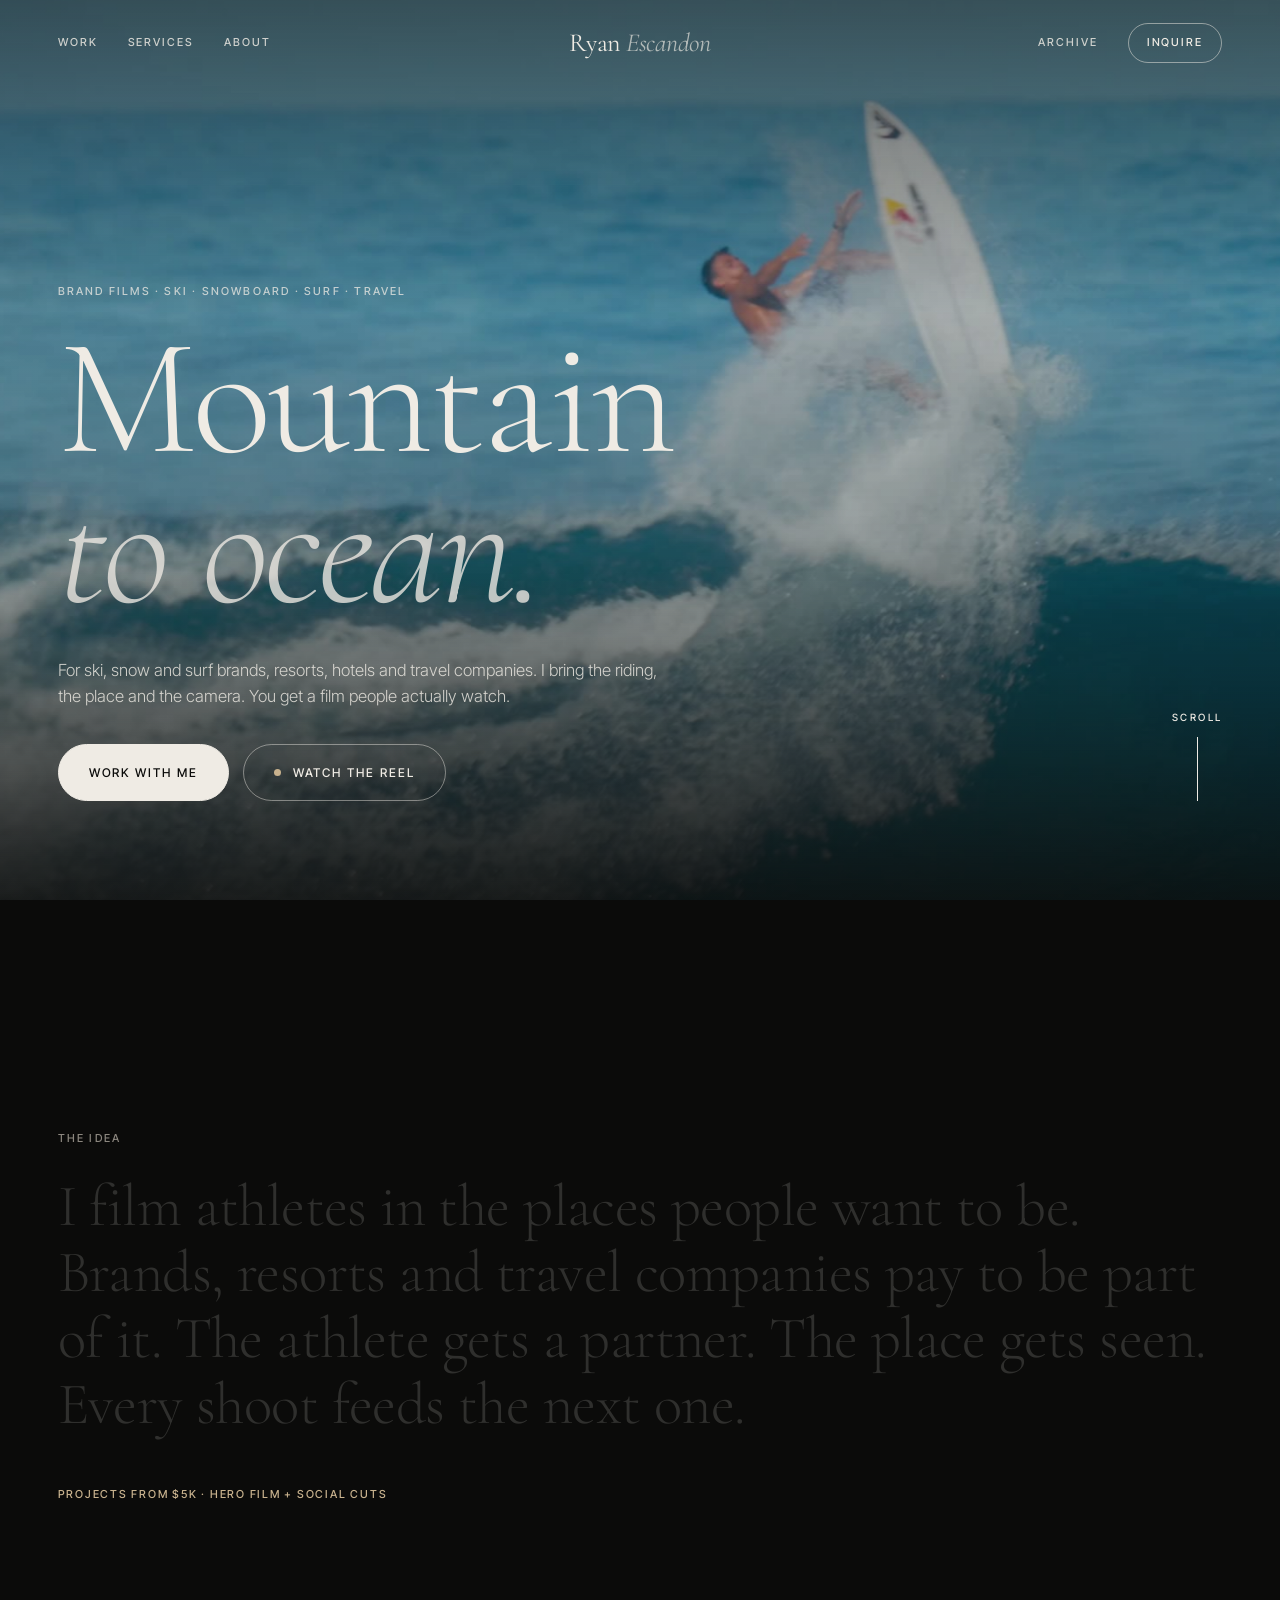
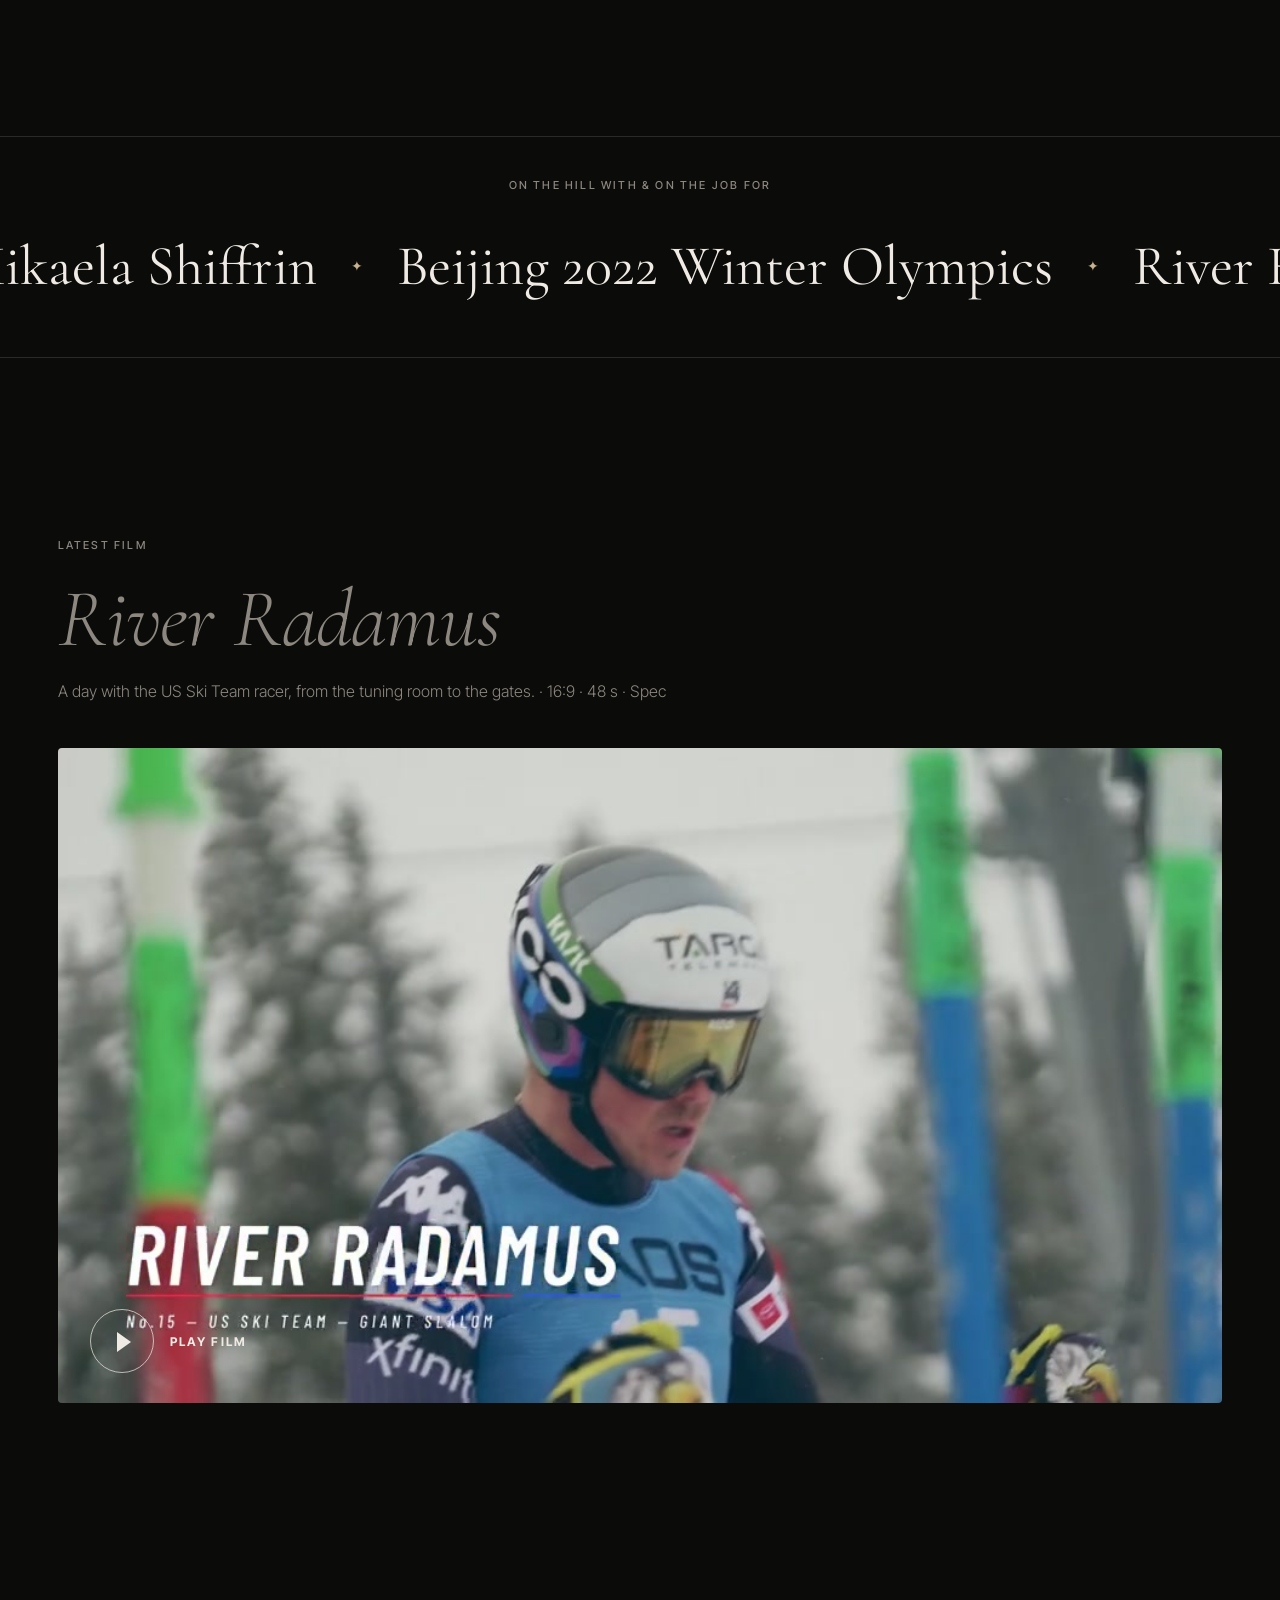
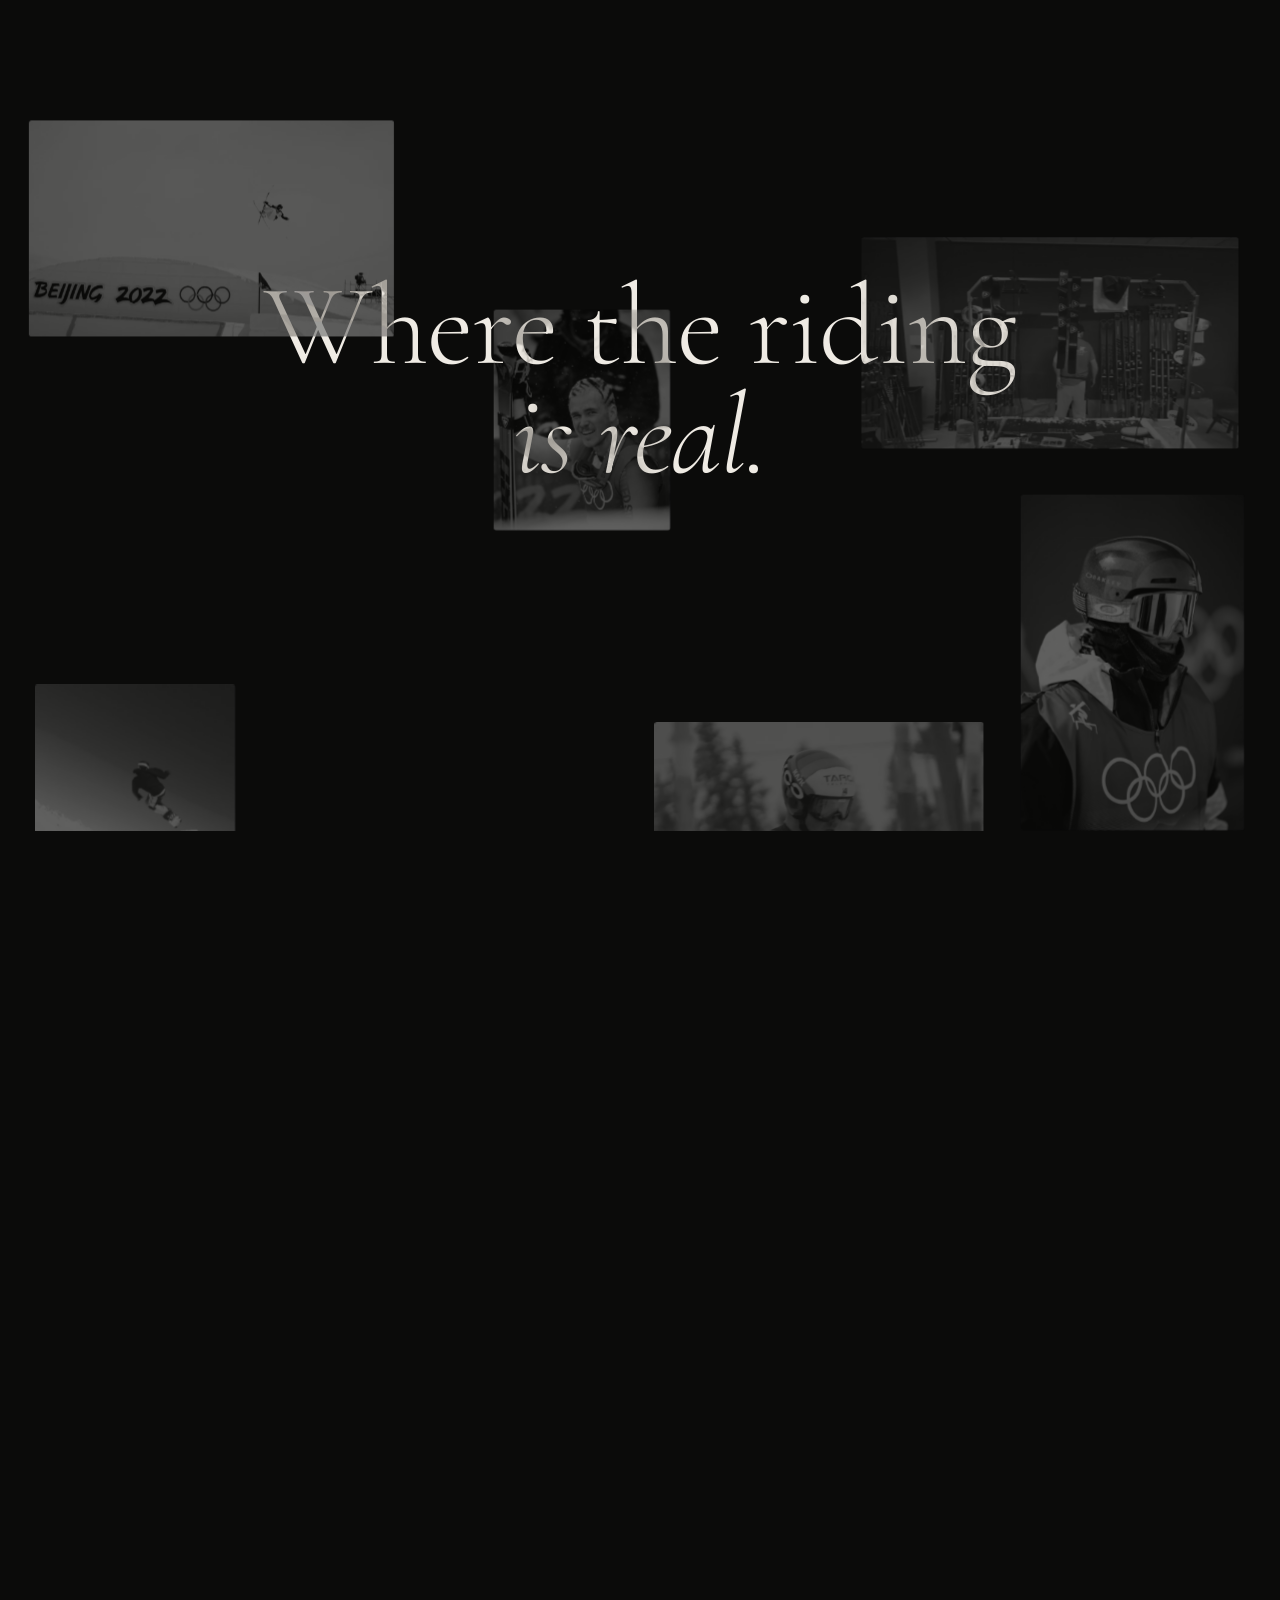
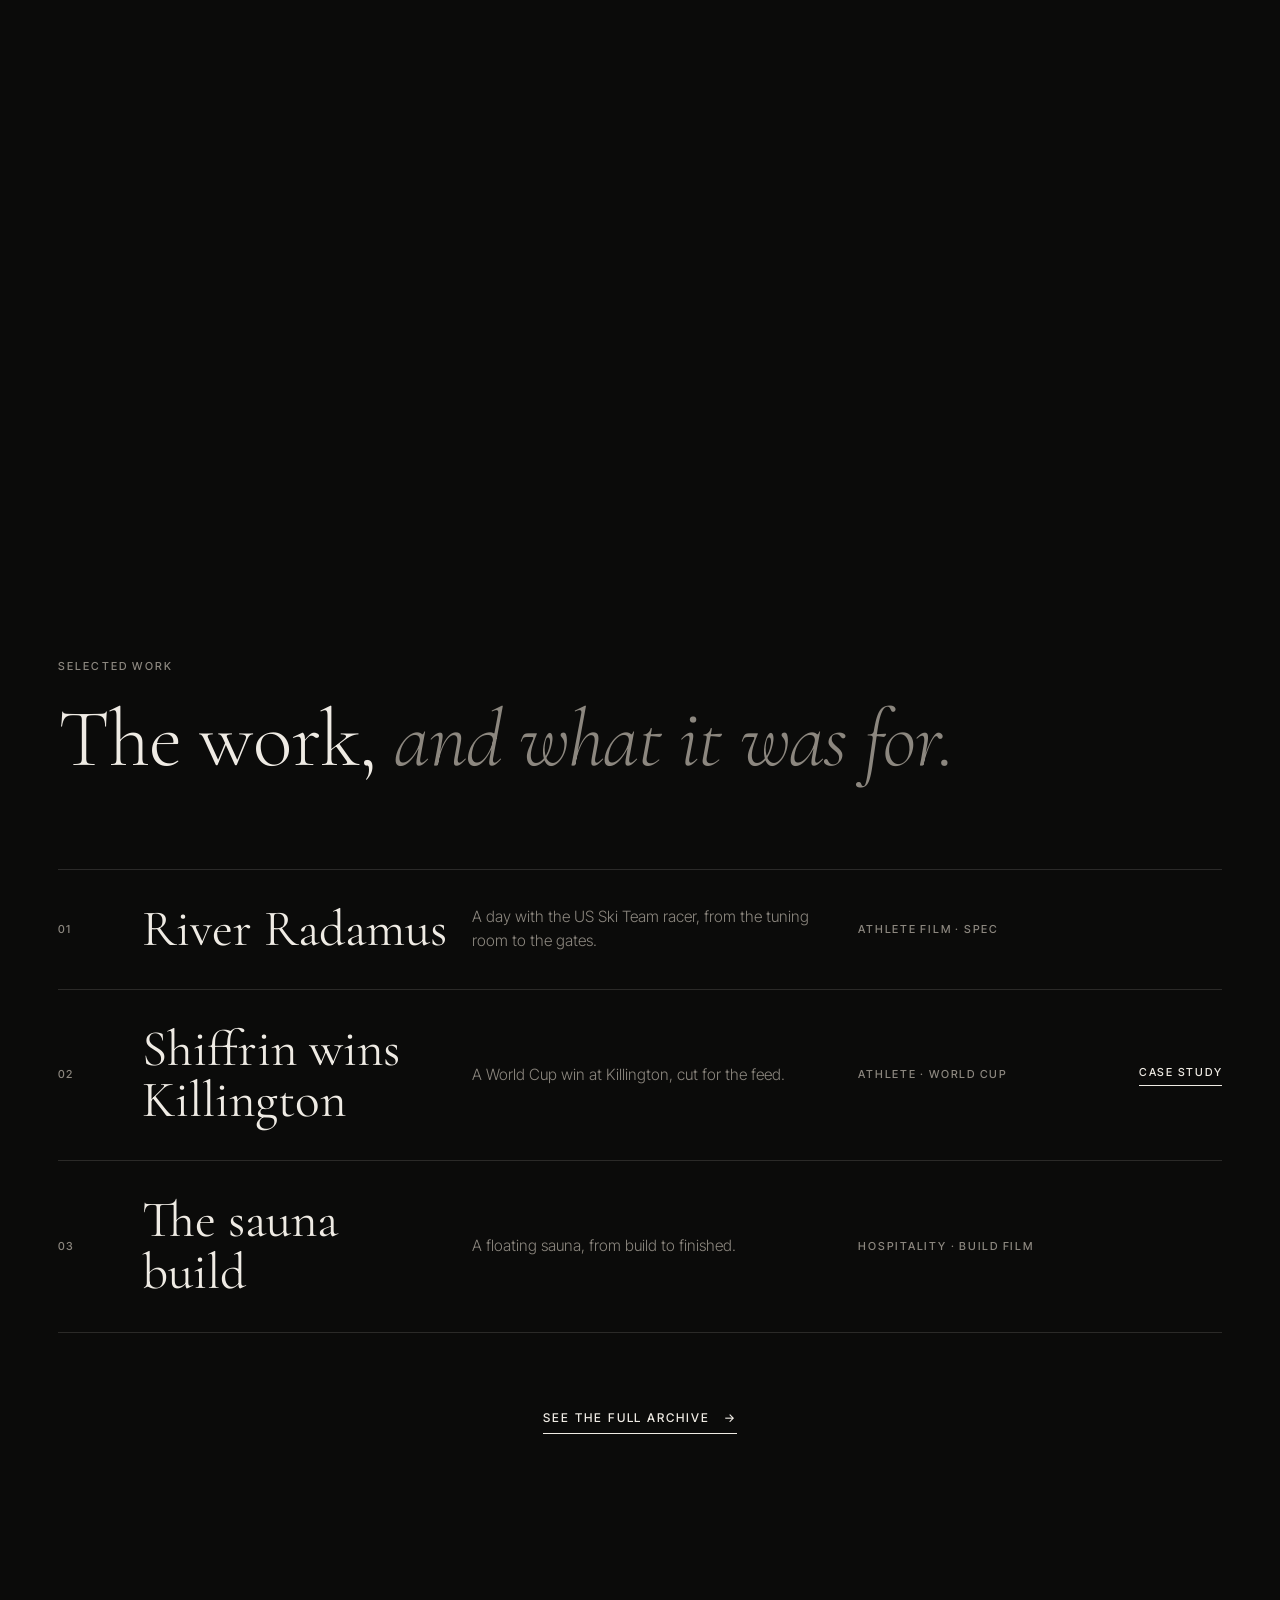
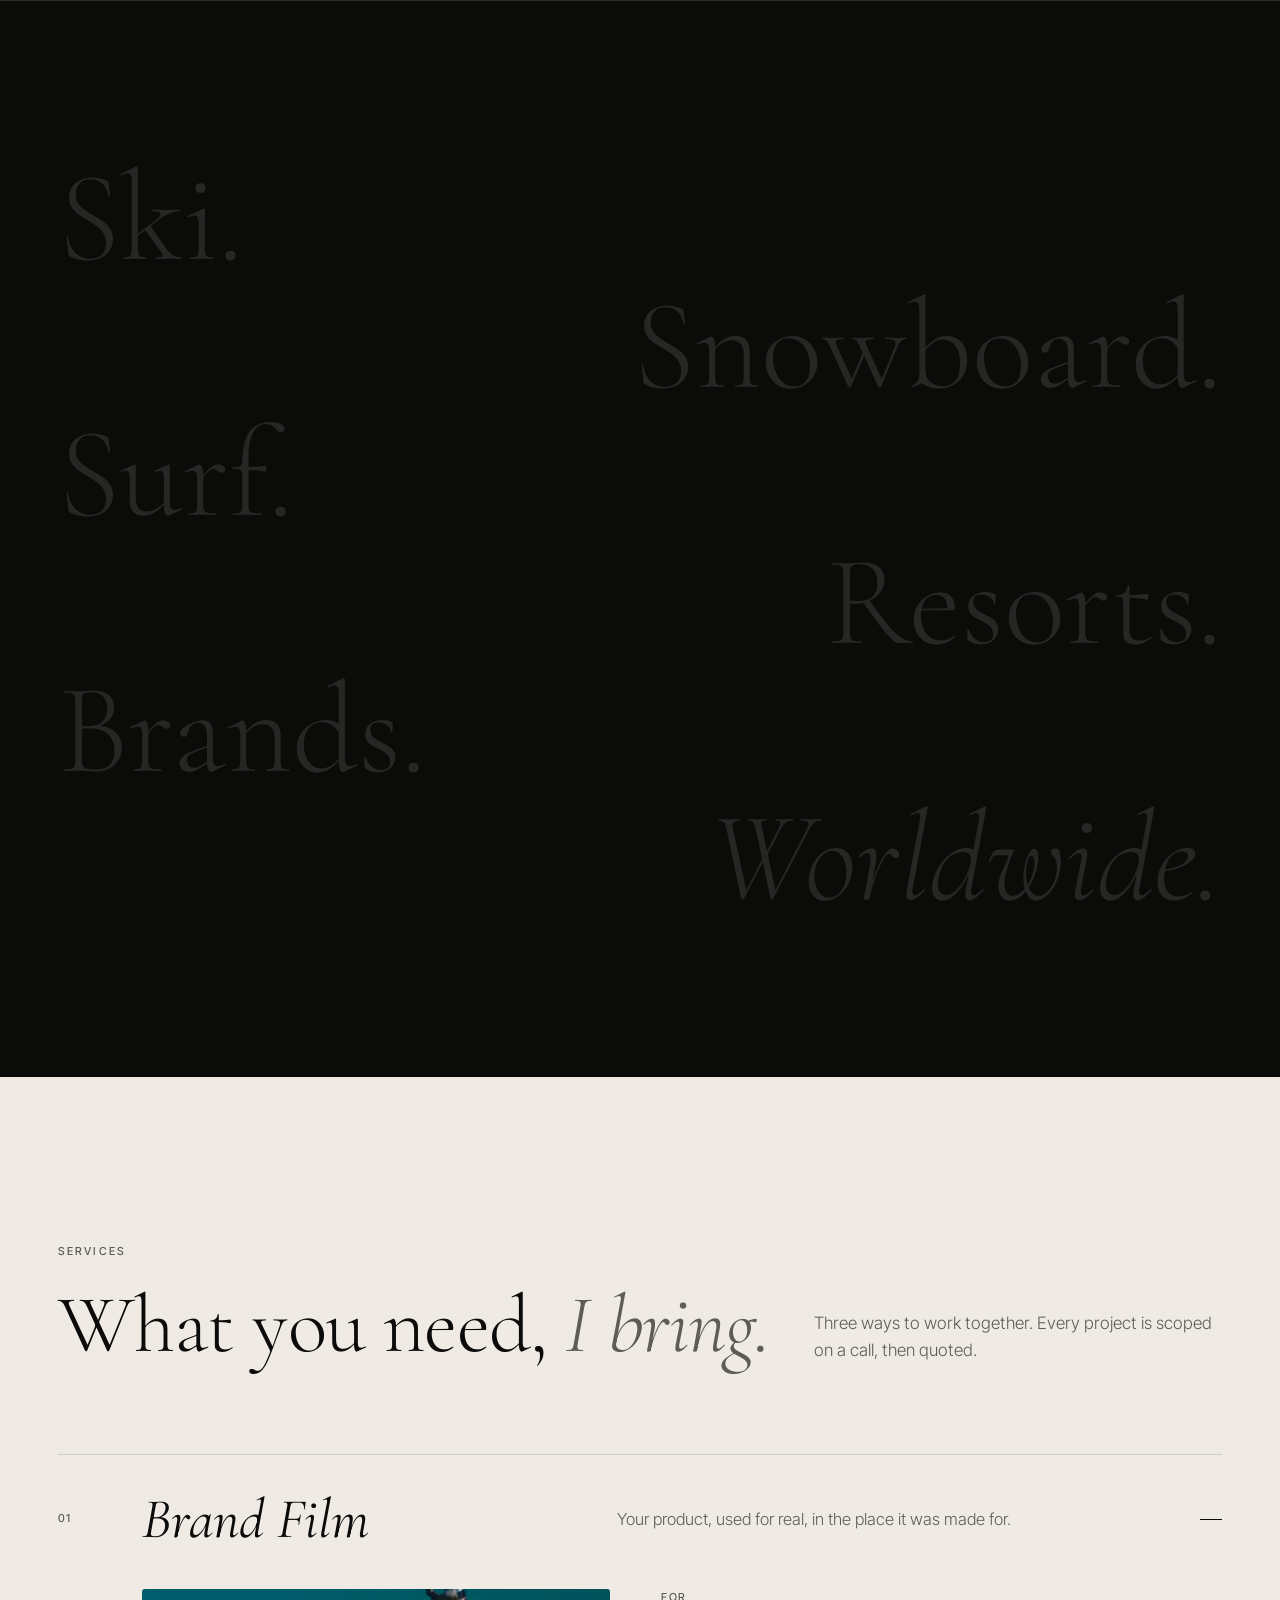
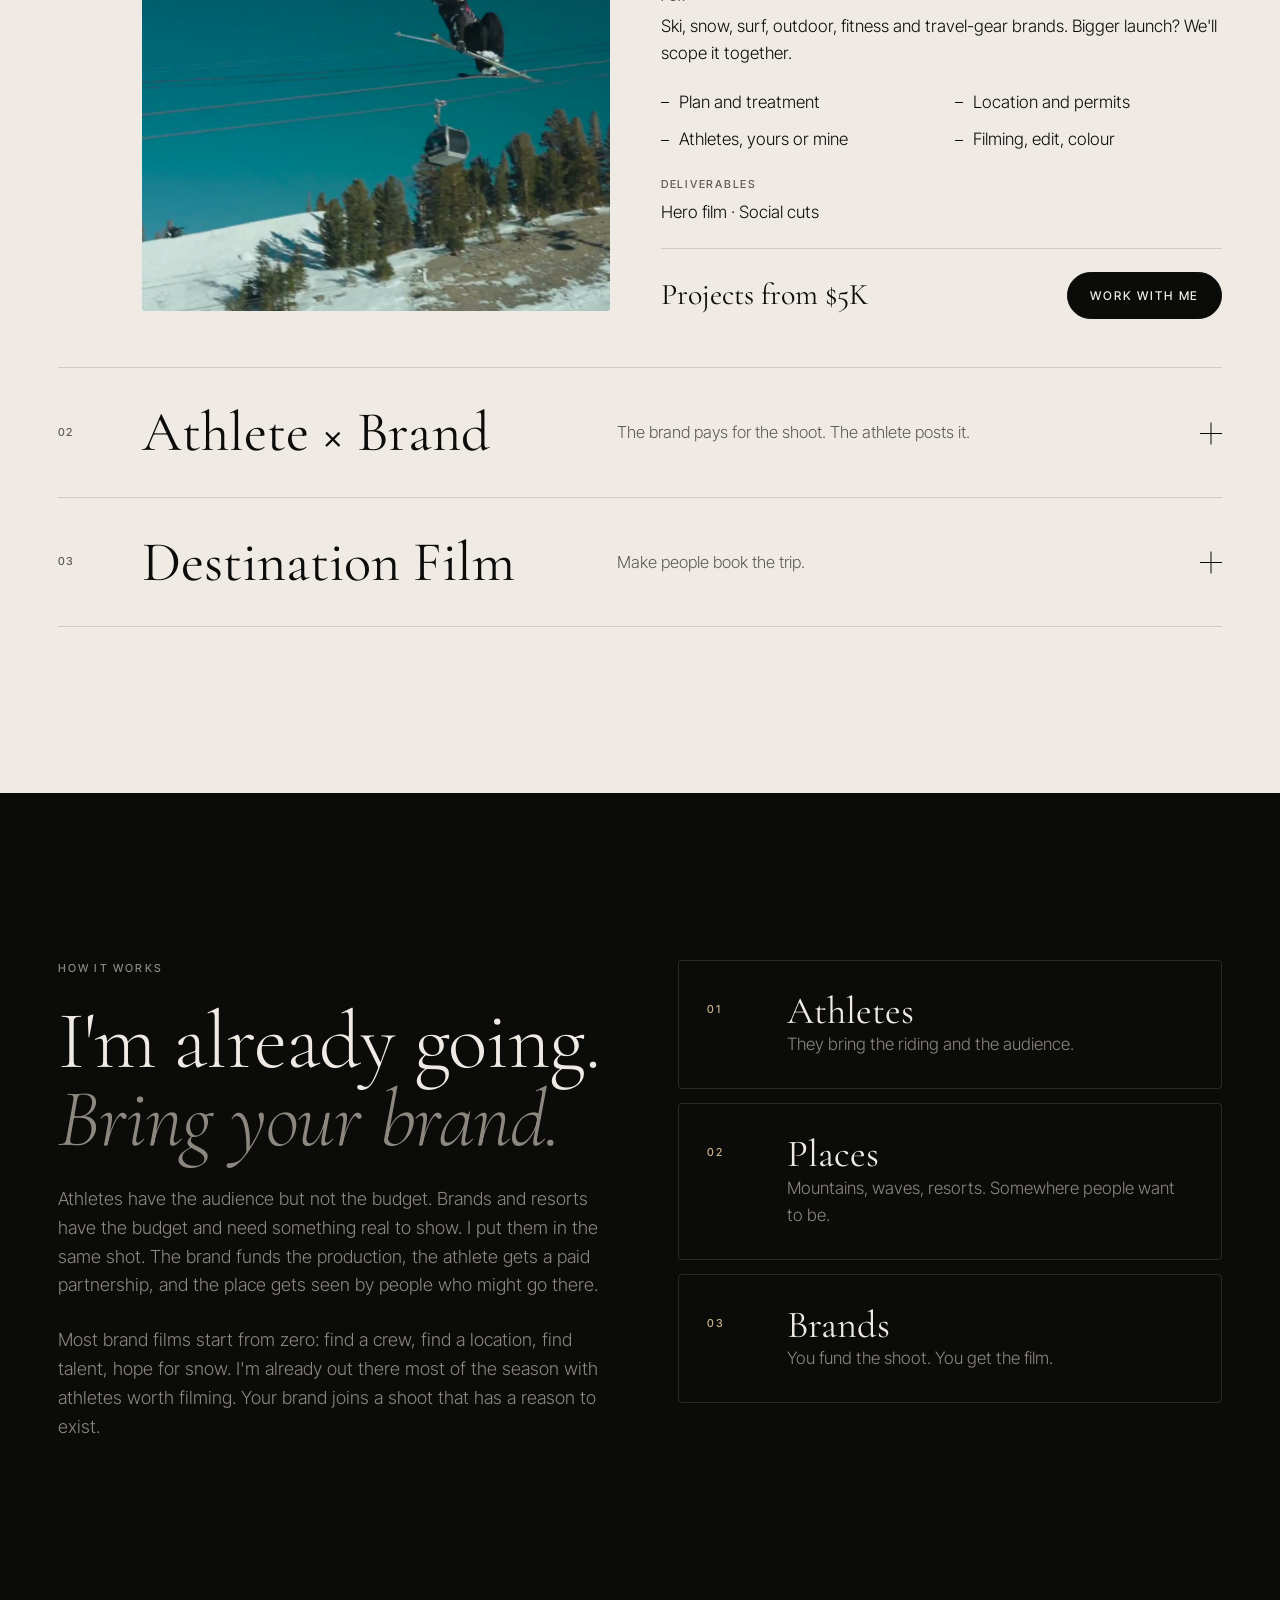
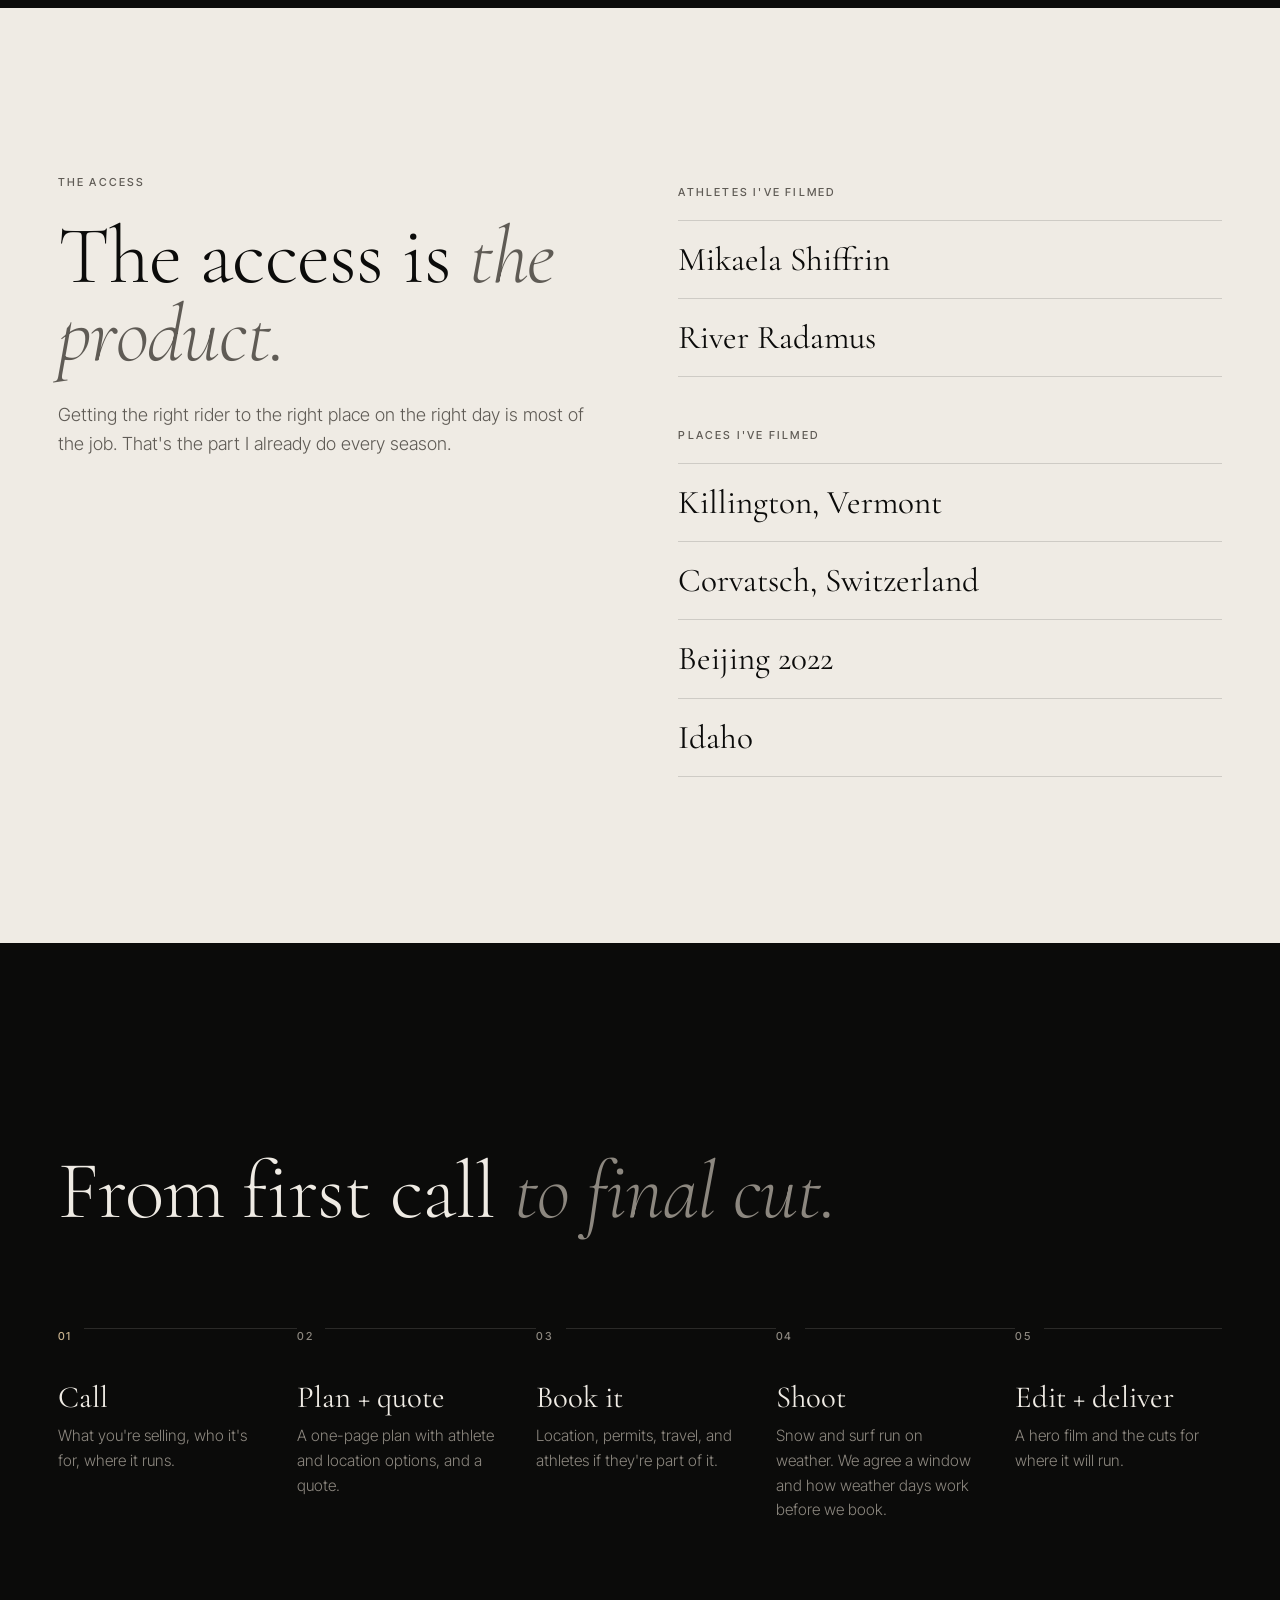
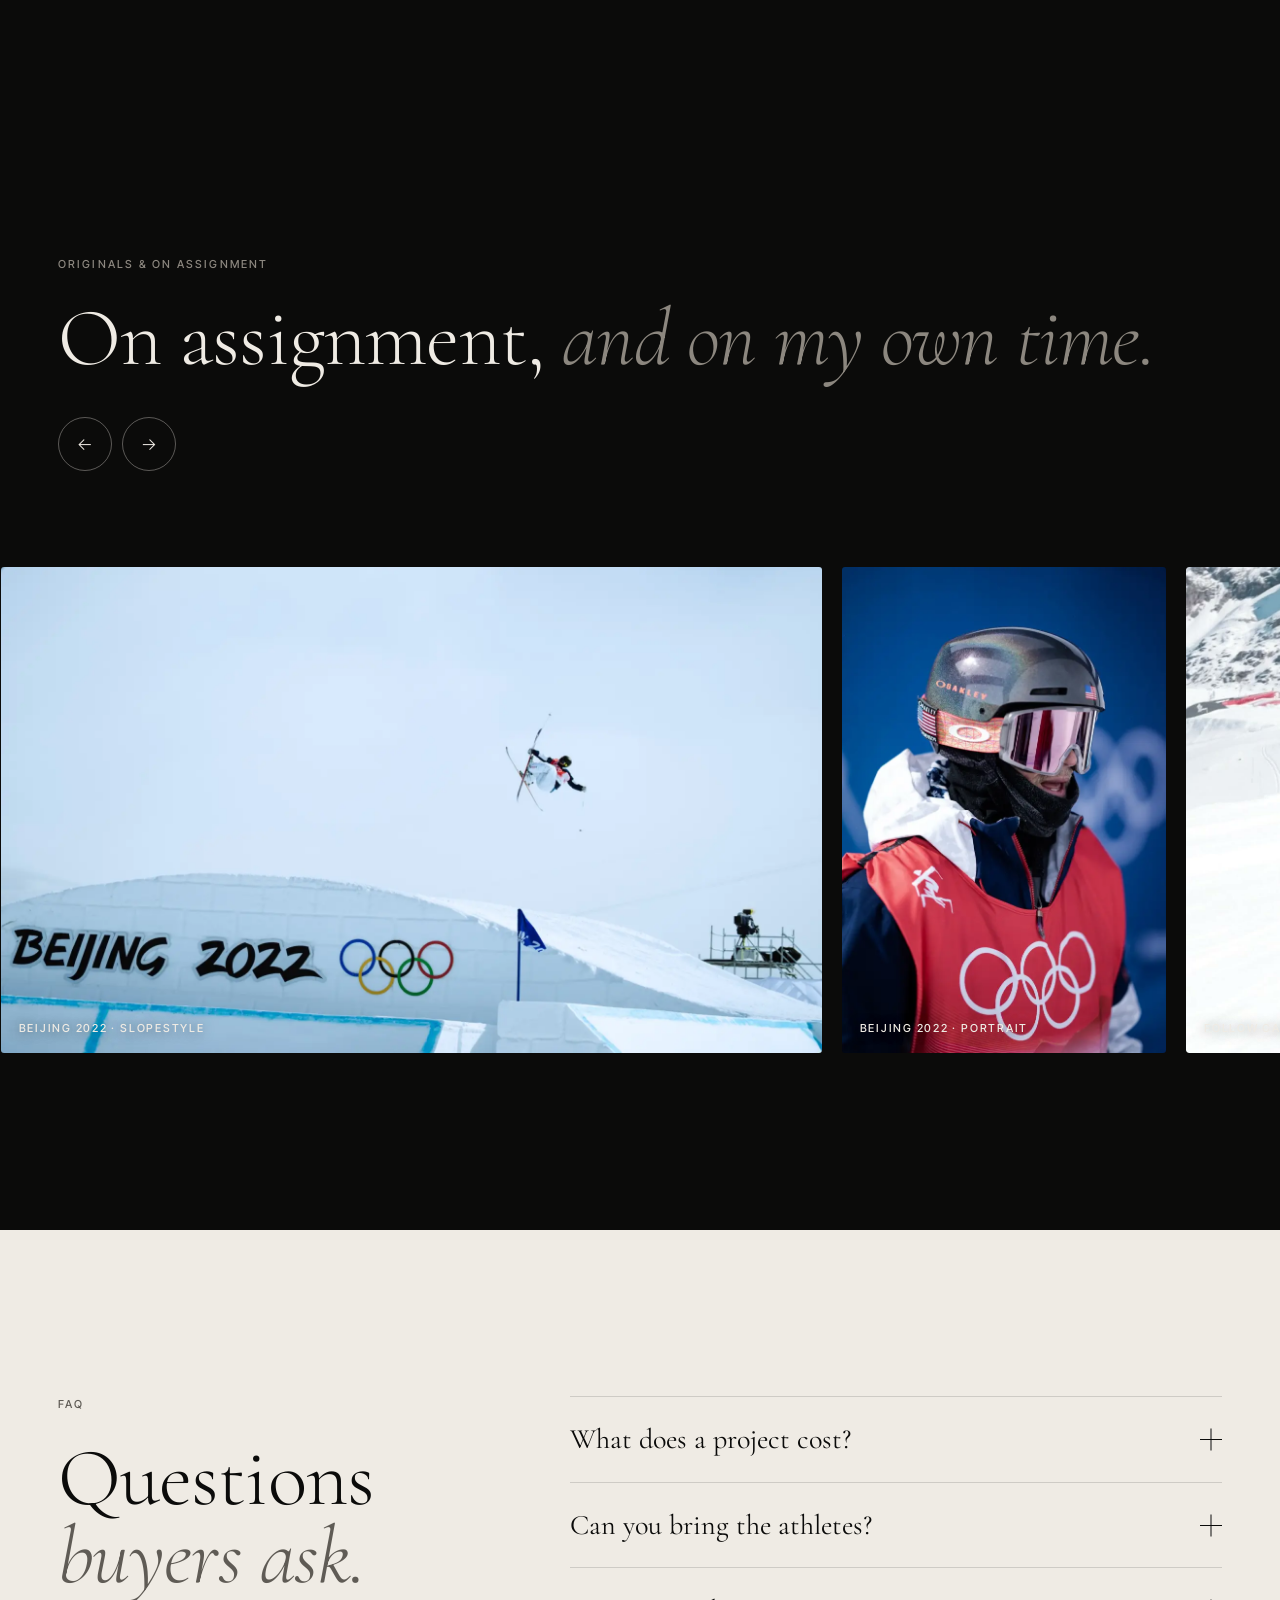
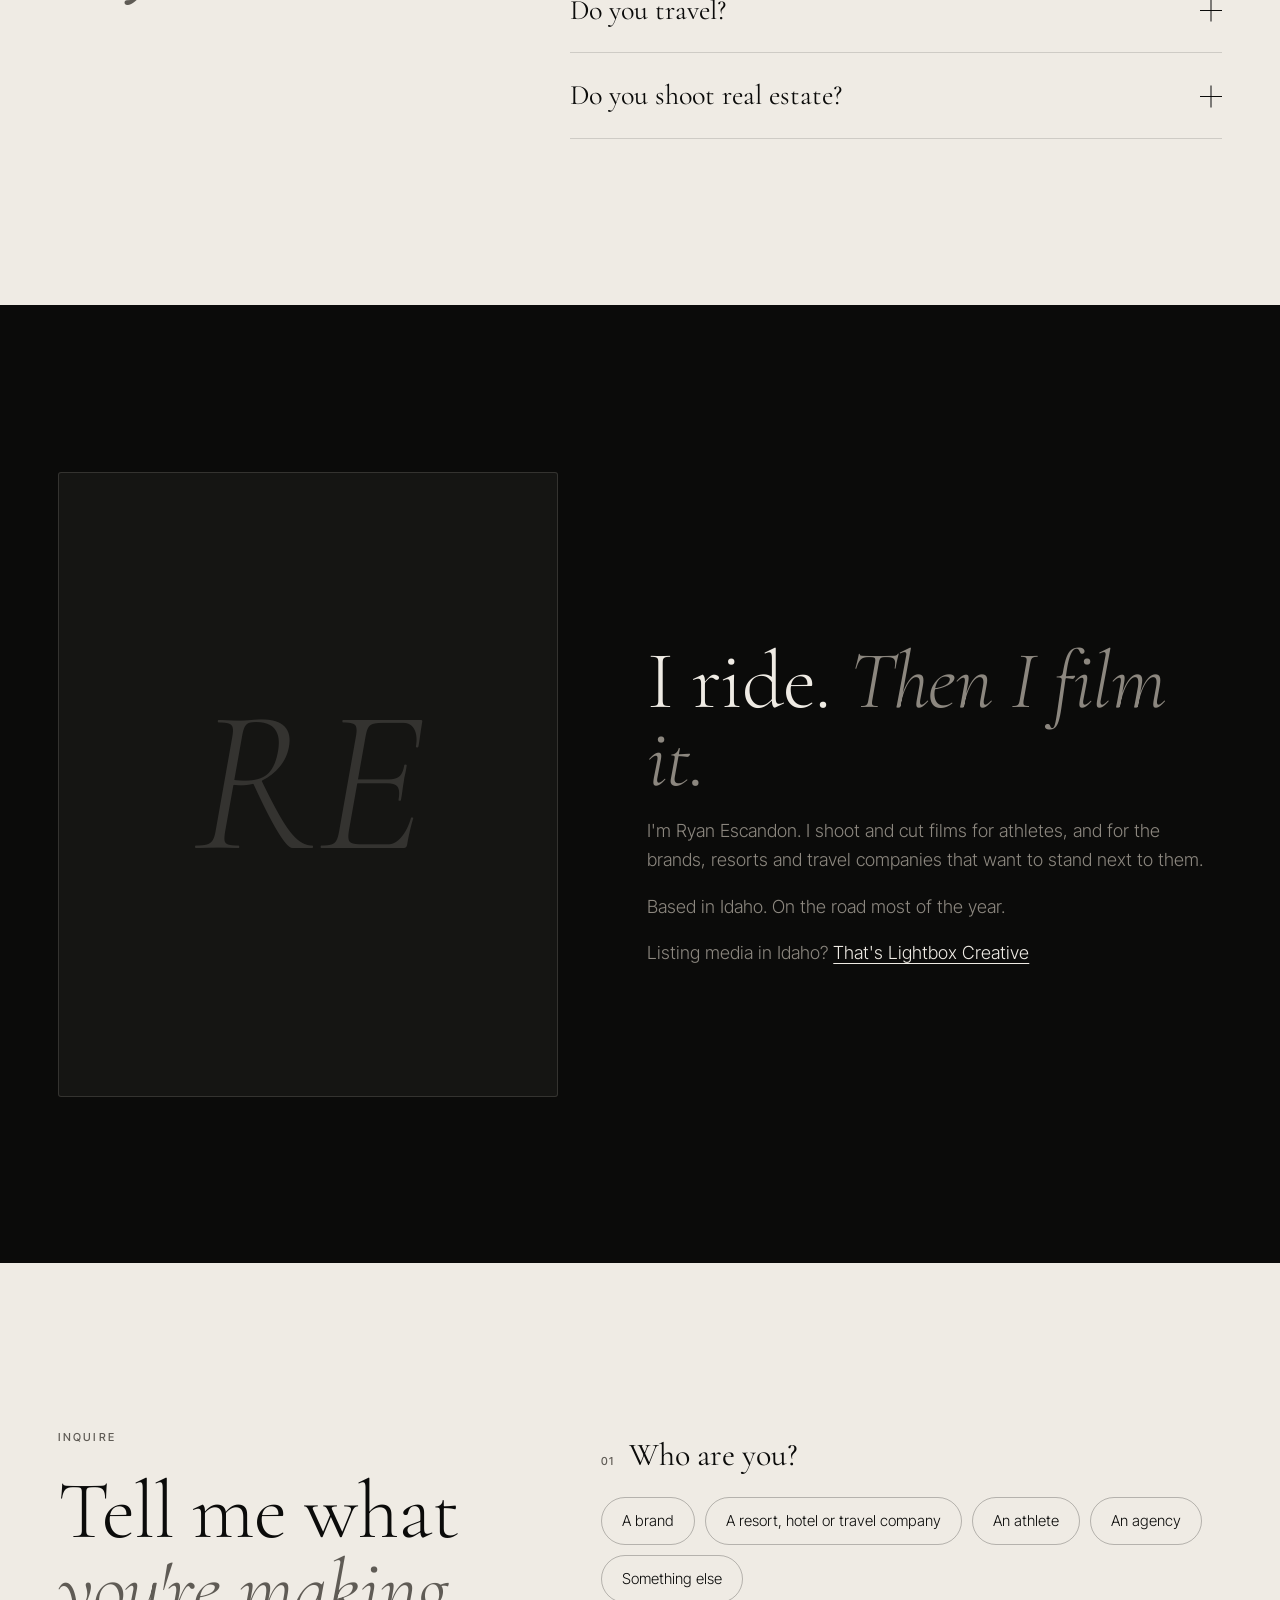
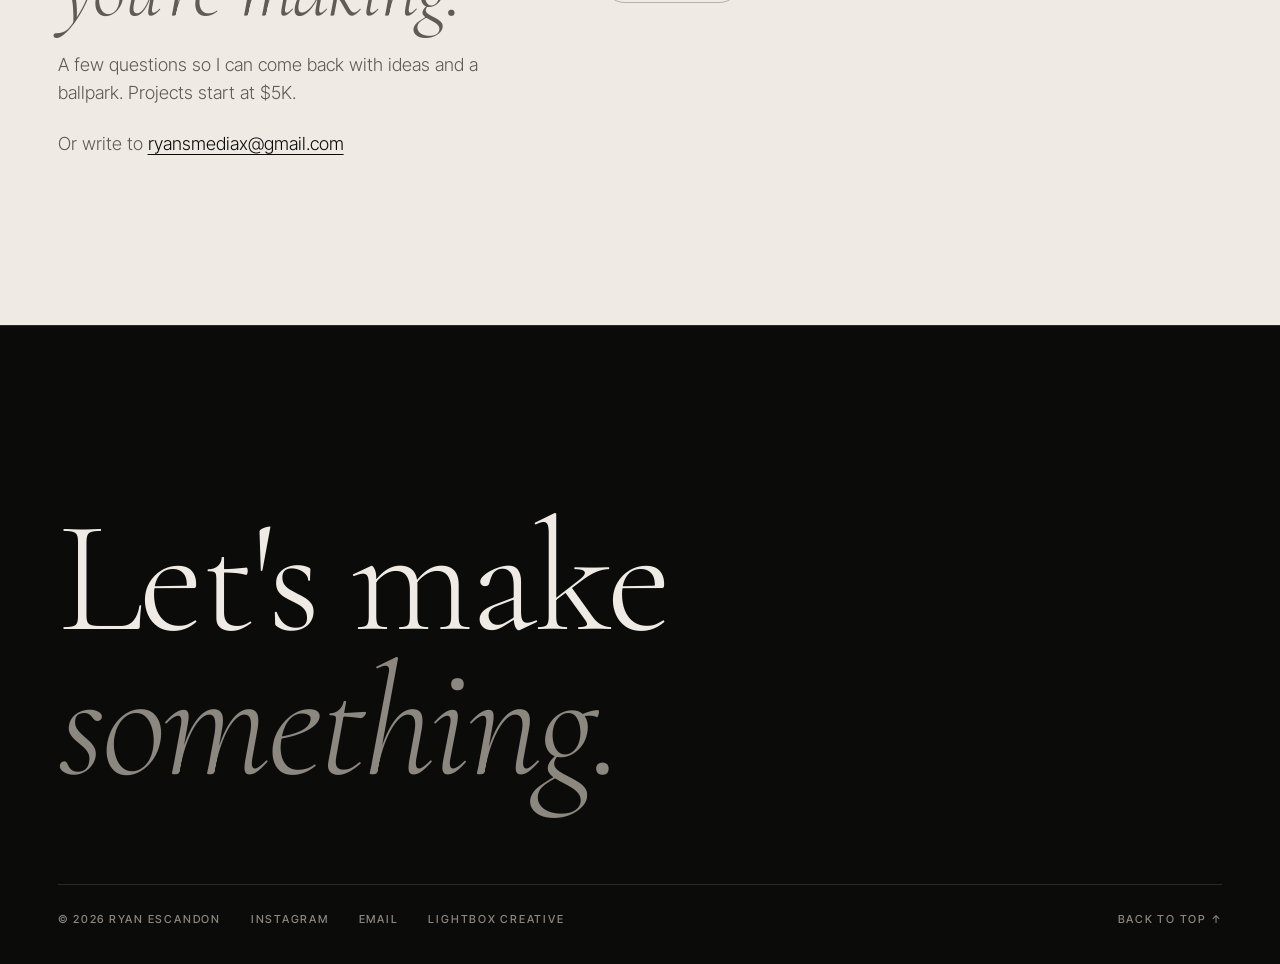
==== commit 4a1af707: "Drop Tonal, bigger collage, Cormorant Garamond" ====
--- a/index.html
+++ b/index.html
@@ -13,10 +13,10 @@
   <meta property="og:url" content="https://ryanesco.com/">
   <meta property="og:image" content="https://ryanesco.com/assets/posters/hero-action.jpg">
   <meta name="twitter:card" content="summary_large_image">
-  <link rel="icon" href="data:image/svg+xml,%3Csvg xmlns='http://www.w3.org/2000/svg' viewBox='0 0 100 100'%3E%3Crect width='100' height='100' rx='20' fill='%230b0b0a'/%3E%3Ctext x='50' y='67' font-family='Georgia,serif' font-style='italic' font-size='50' fill='%23efebe4' text-anchor='middle'%3ERE%3C/text%3E%3C/svg%3E">
+  <link rel="icon" href="data:image/svg+xml,%3Csvg xmlns='http://www.w3.org/2000/svg' viewBox='0 0 100 100'%3E%3Crect width='100' height='100' rx='20' fill='%230b0b0a'/%3E%3Ctext x='50' y='67' font-family='Garamond,Georgia,serif' font-style='italic' font-size='50' fill='%23efebe4' text-anchor='middle'%3ERE%3C/text%3E%3C/svg%3E">
   <link rel="preconnect" href="https://fonts.googleapis.com">
   <link rel="preconnect" href="https://fonts.gstatic.com" crossorigin>
-  <link href="https://fonts.googleapis.com/css2?family=Instrument+Serif:ital@0;1&family=Inter+Tight:wght@300;400;500;600&display=swap" rel="stylesheet">
+  <link href="https://fonts.googleapis.com/css2?family=Cormorant+Garamond:ital,wght@0,300;0,400;0,500;1,300;1,400&family=Inter+Tight:wght@300;400;500;600&display=swap" rel="stylesheet">
   <link rel="preload" as="image" href="assets/posters/hero-action.jpg" fetchpriority="high">
   <link rel="stylesheet" href="css/style.css">
   <script type="application/ld+json">
--- a/css/style.css
+++ b/css/style.css
@@ -16,7 +16,7 @@
   --line-light: rgba(11, 11, 10, .14);
   --sand: #c8b28e;
   --red: #e0002a;
-  --serif: "Instrument Serif", "Times New Roman", Georgia, serif;
+  --serif: "Cormorant Garamond", "Times New Roman", Georgia, serif;
   --sans: "Inter Tight", "Helvetica Neue", Arial, sans-serif;
   --pad: clamp(18px, 4.5vw, 72px);
   --max: 1440px;
@@ -517,3 +517,11 @@
   .hero__veil { background: linear-gradient(180deg, rgba(11,11,10,.55) 0%, rgba(11,11,10,.35) 22%, rgba(11,11,10,.62) 45%, rgba(11,11,10,.9) 100%); }
   .hero__eyebrow, .hero__sub, .hero__title { text-shadow: 0 1px 18px rgba(11, 11, 10, .55); }
 }
+
+/* ---------- Cormorant Garamond tuning (Ryan, 2026-11-20) ---------- */
+.display, .hero__title, .collage__title, .footer__big, .lines__list li, .statement__text, .nav__drawer a { font-weight: 300; }
+.row__title, .svc__name, .node__name, .names li, .qa__q, .stepc h3, .card__title, .marquee__set > span, .marquee__set > a,
+.cs__glance dd, .player__caption, .step legend, .svc__price, .tile--end, .nav__mark { font-weight: 400; }
+.display { letter-spacing: -.01em; line-height: .95; }
+.hero__title { letter-spacing: -.02em; }
+.statement__text { line-height: 1.12; }
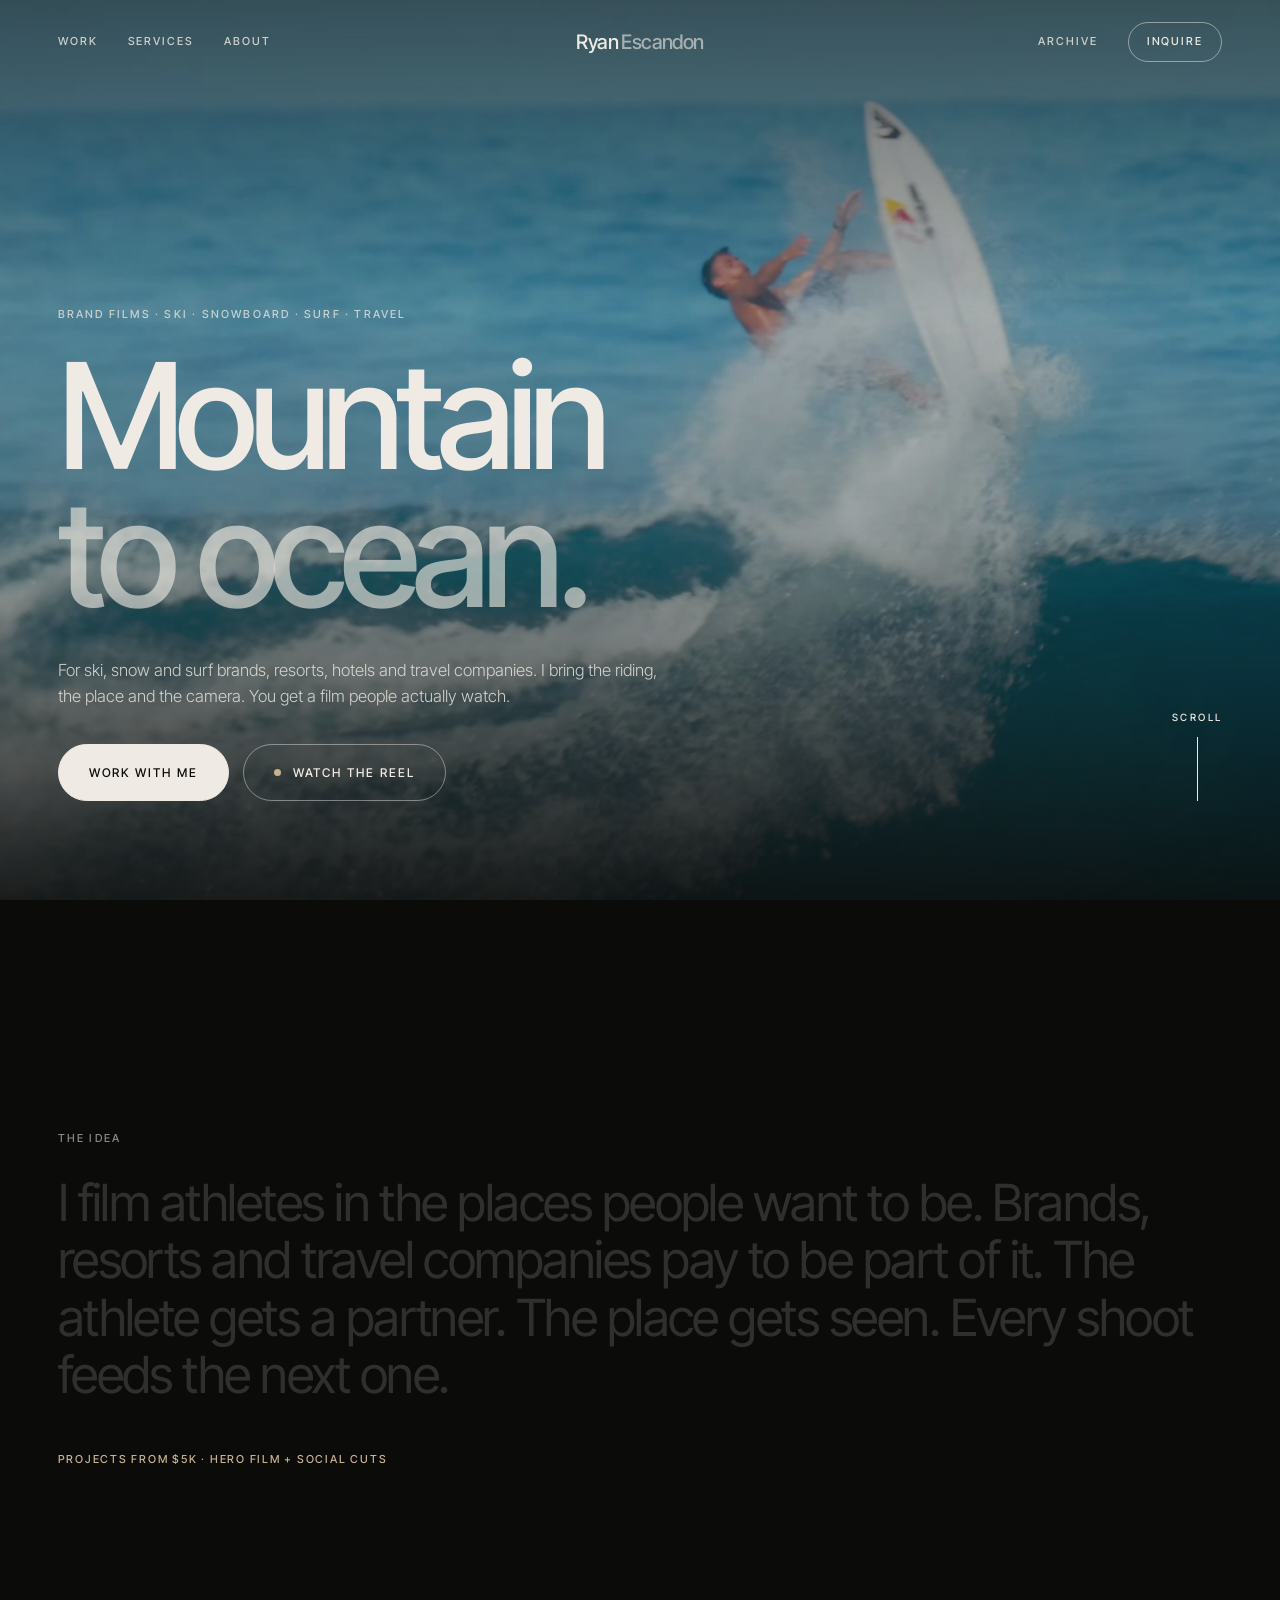
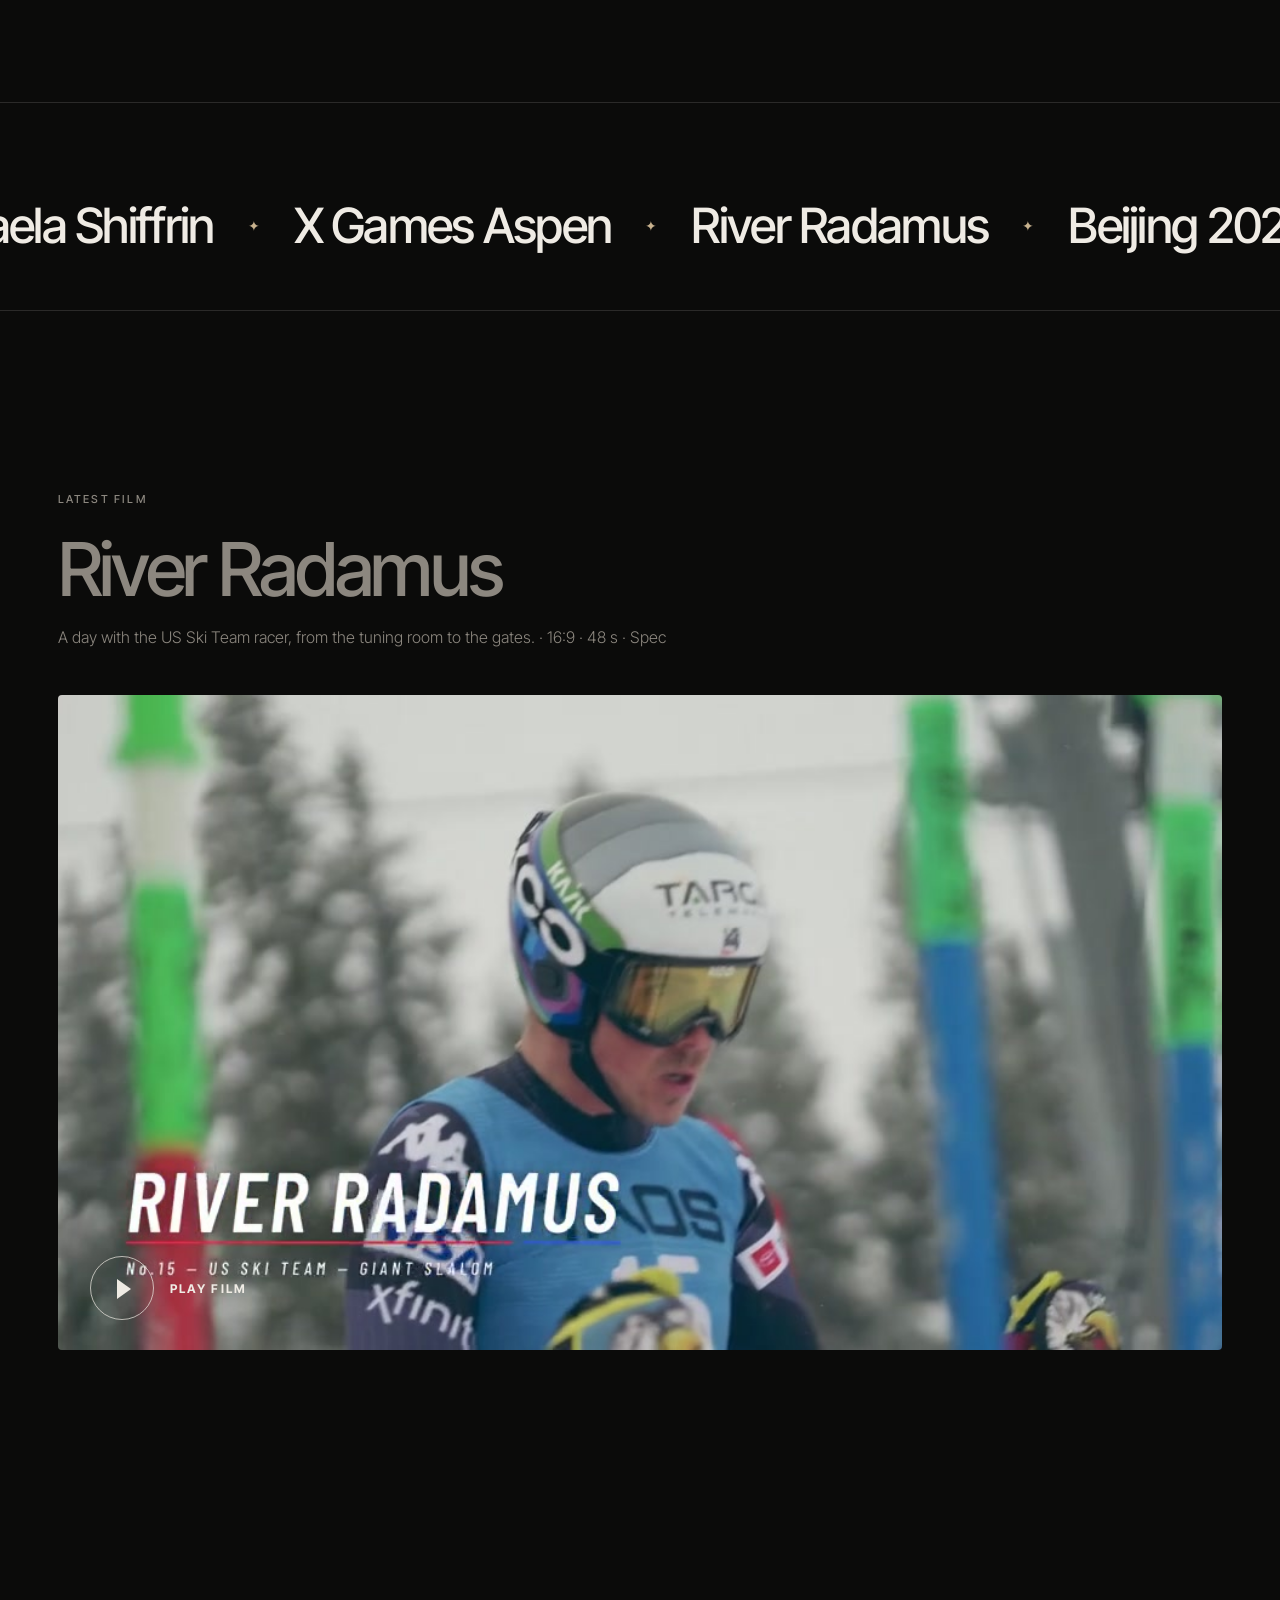
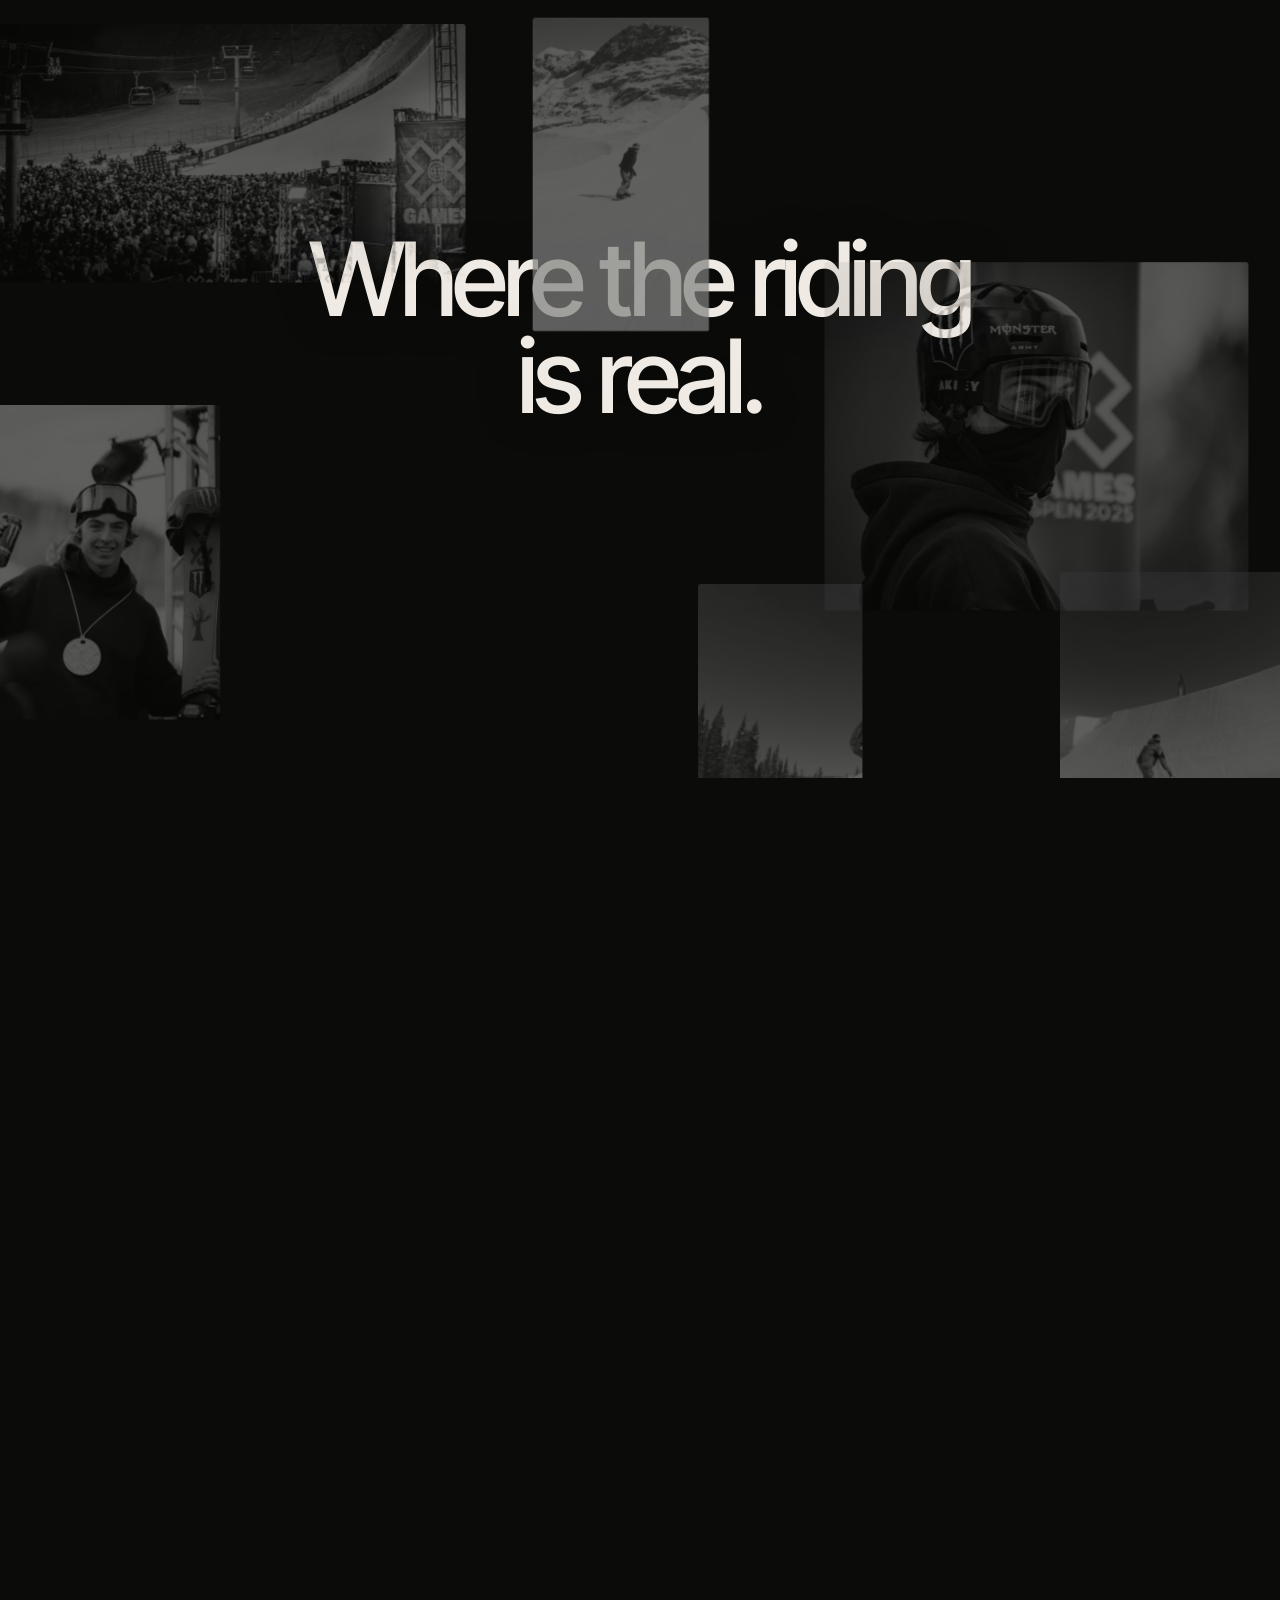
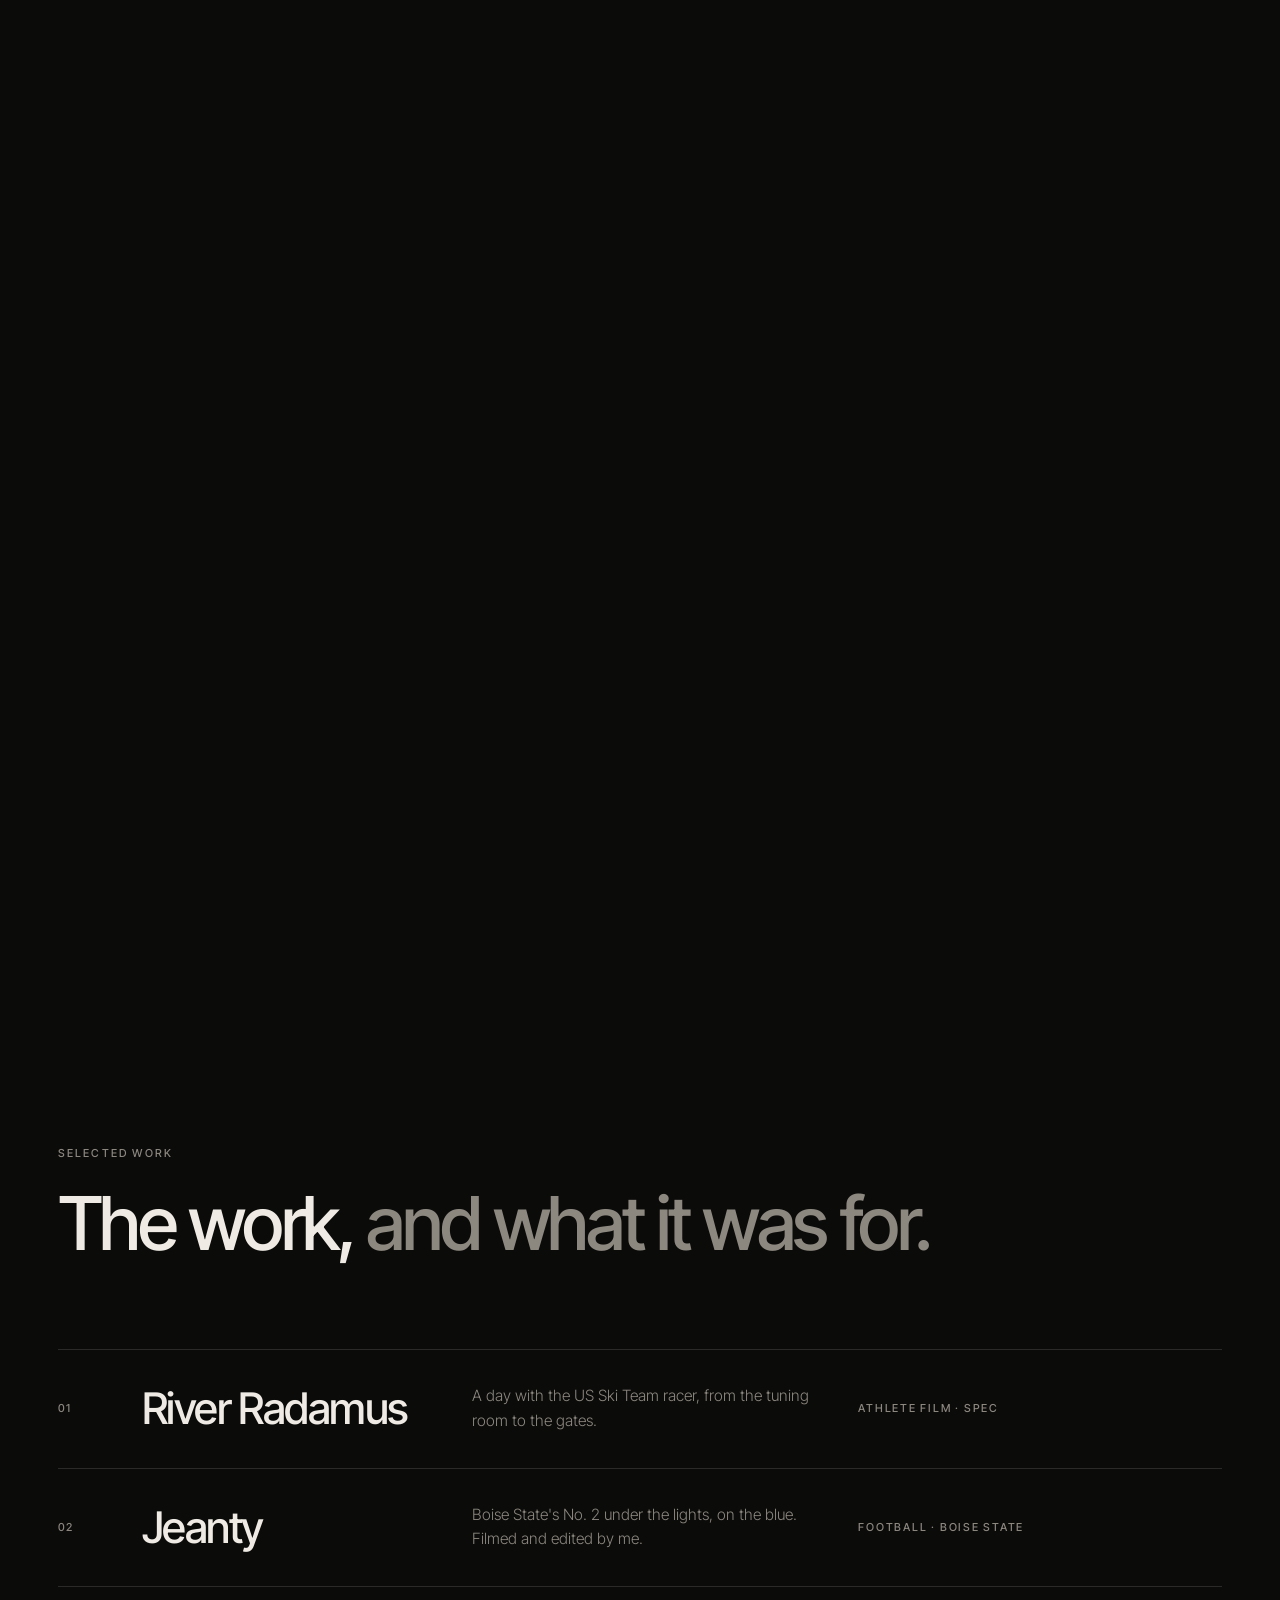
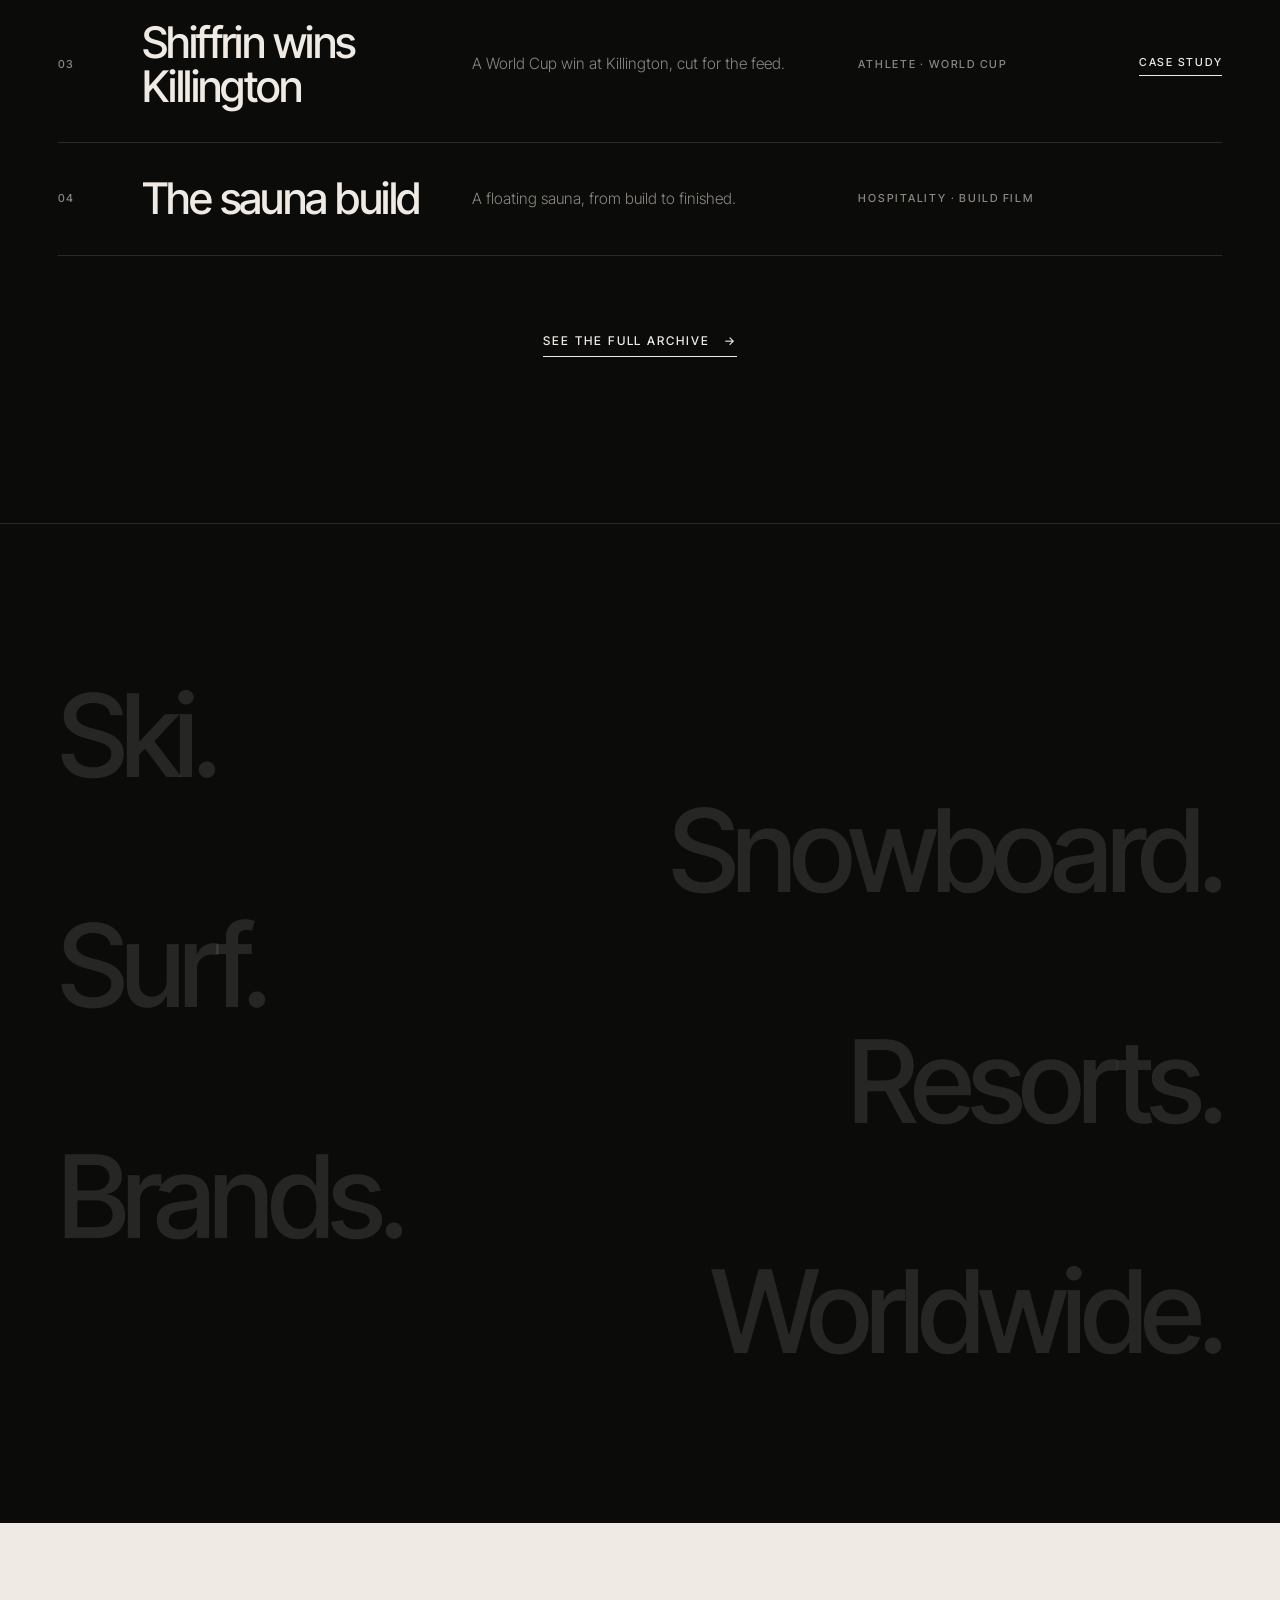
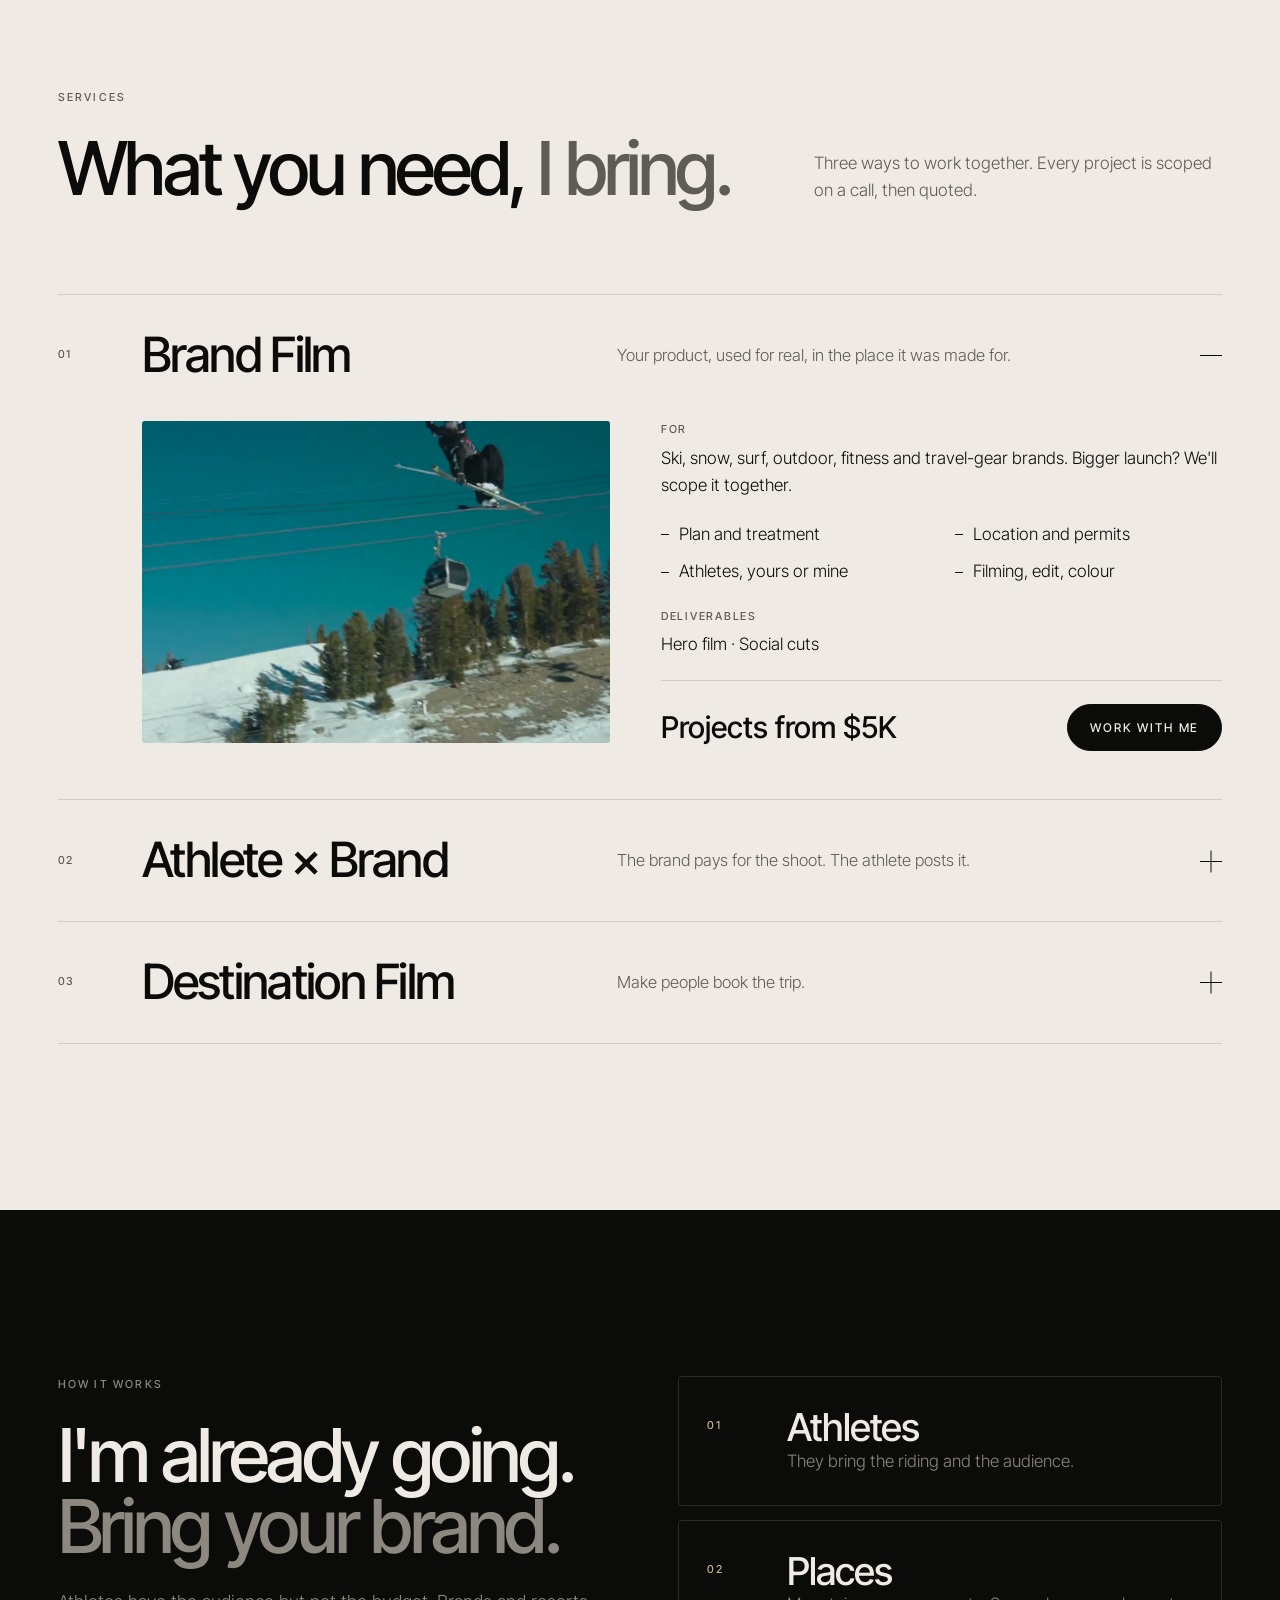
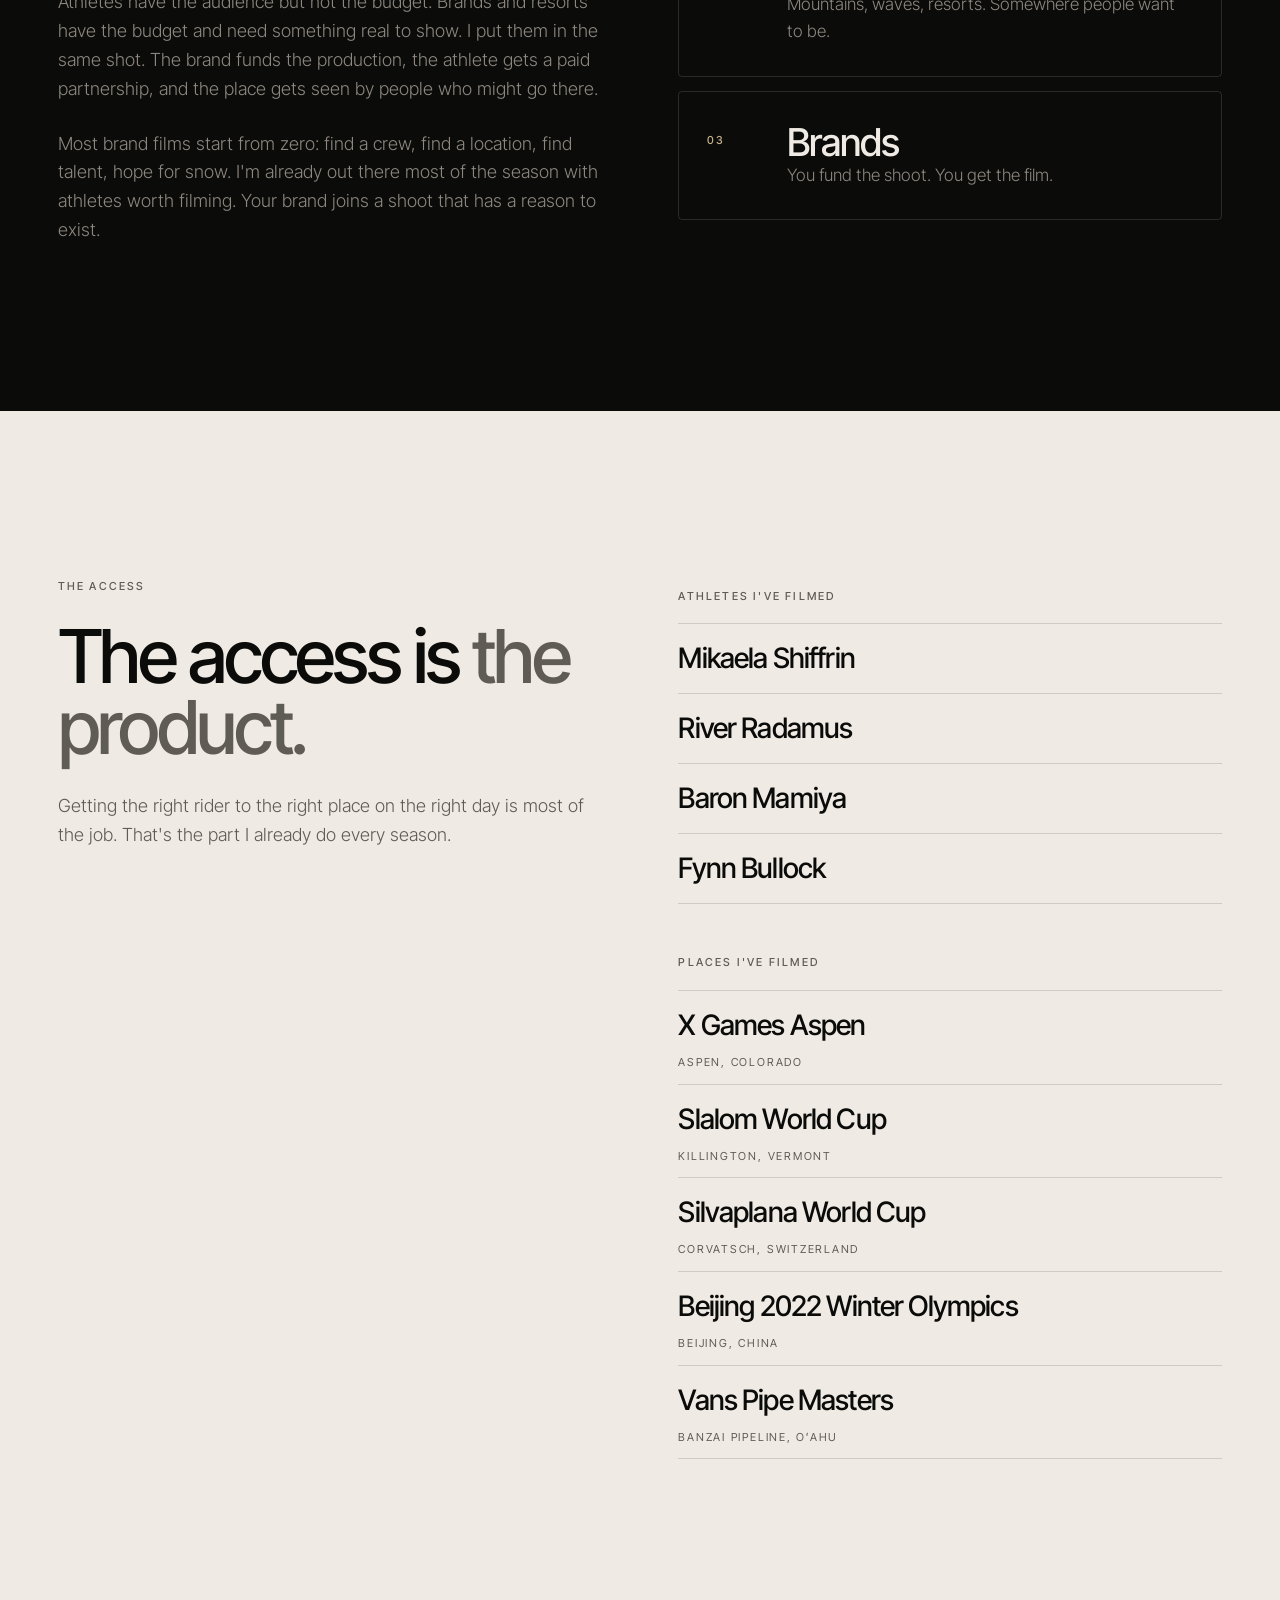
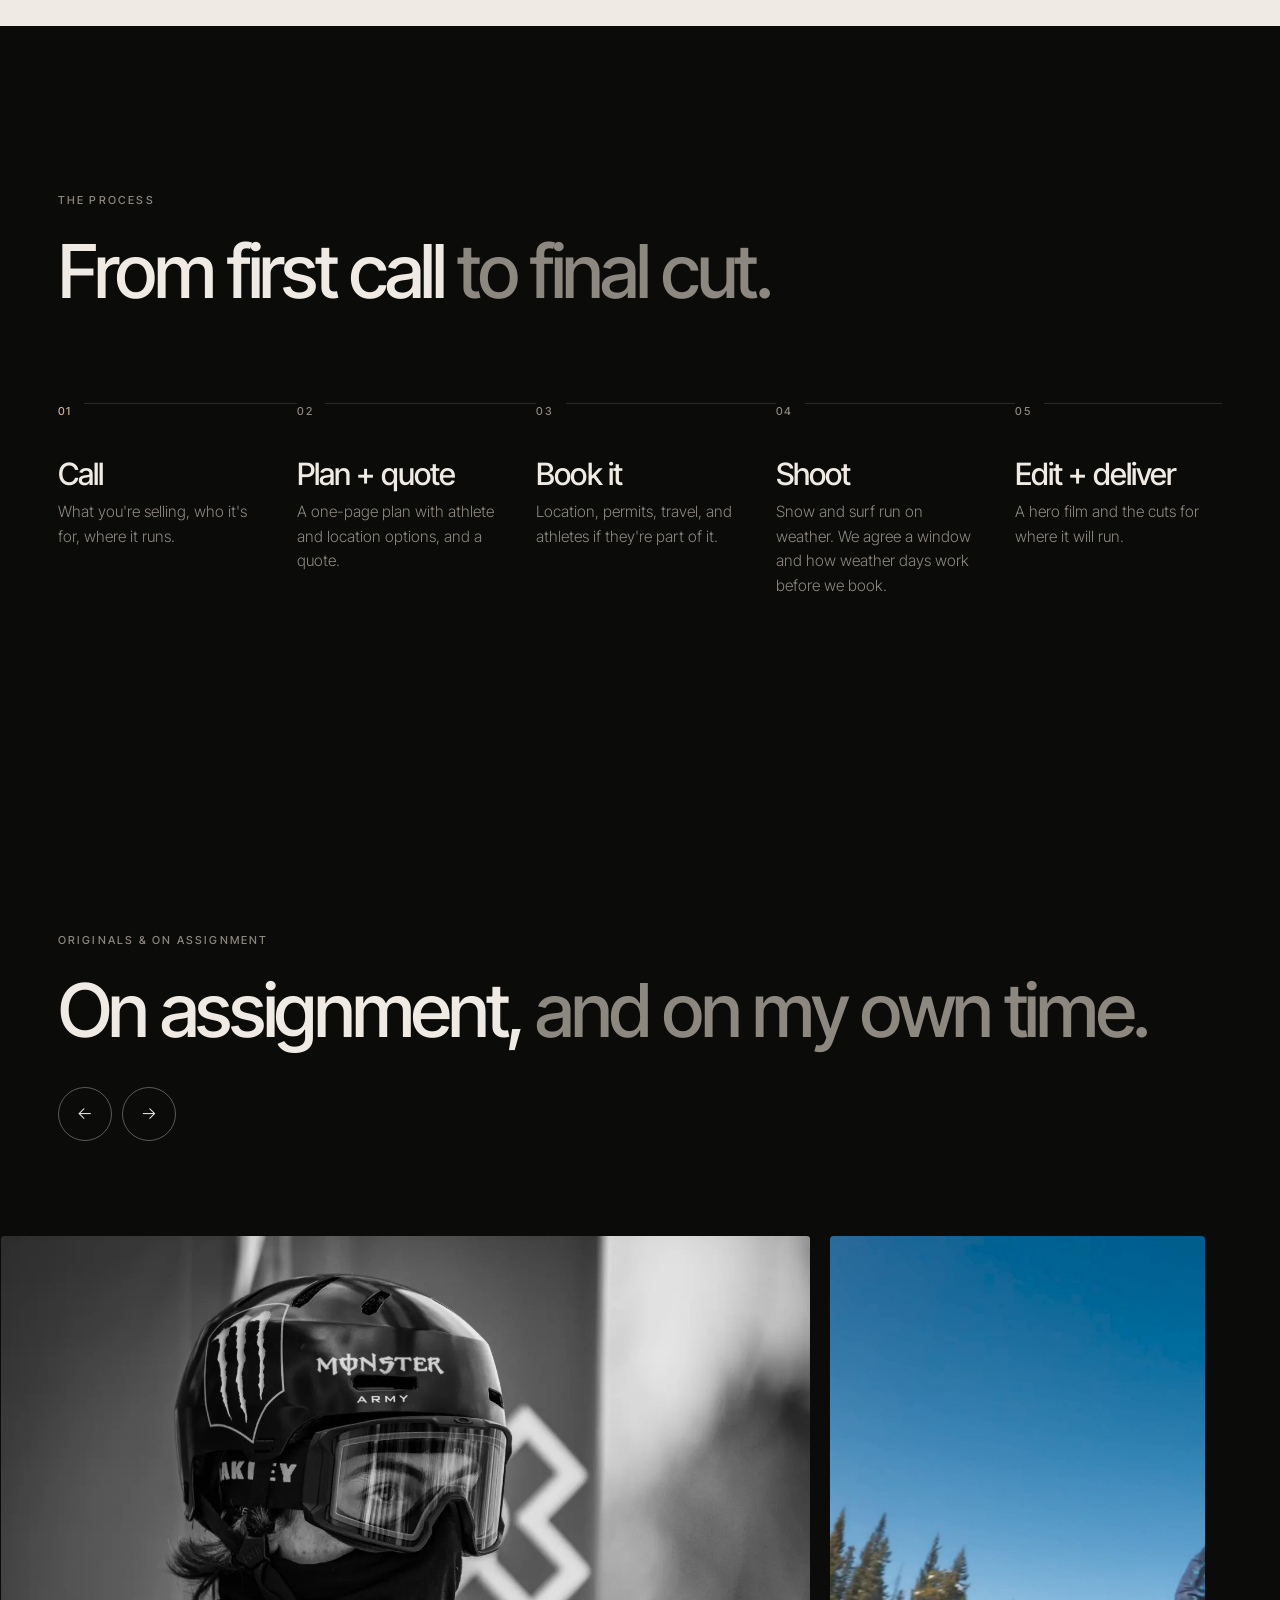
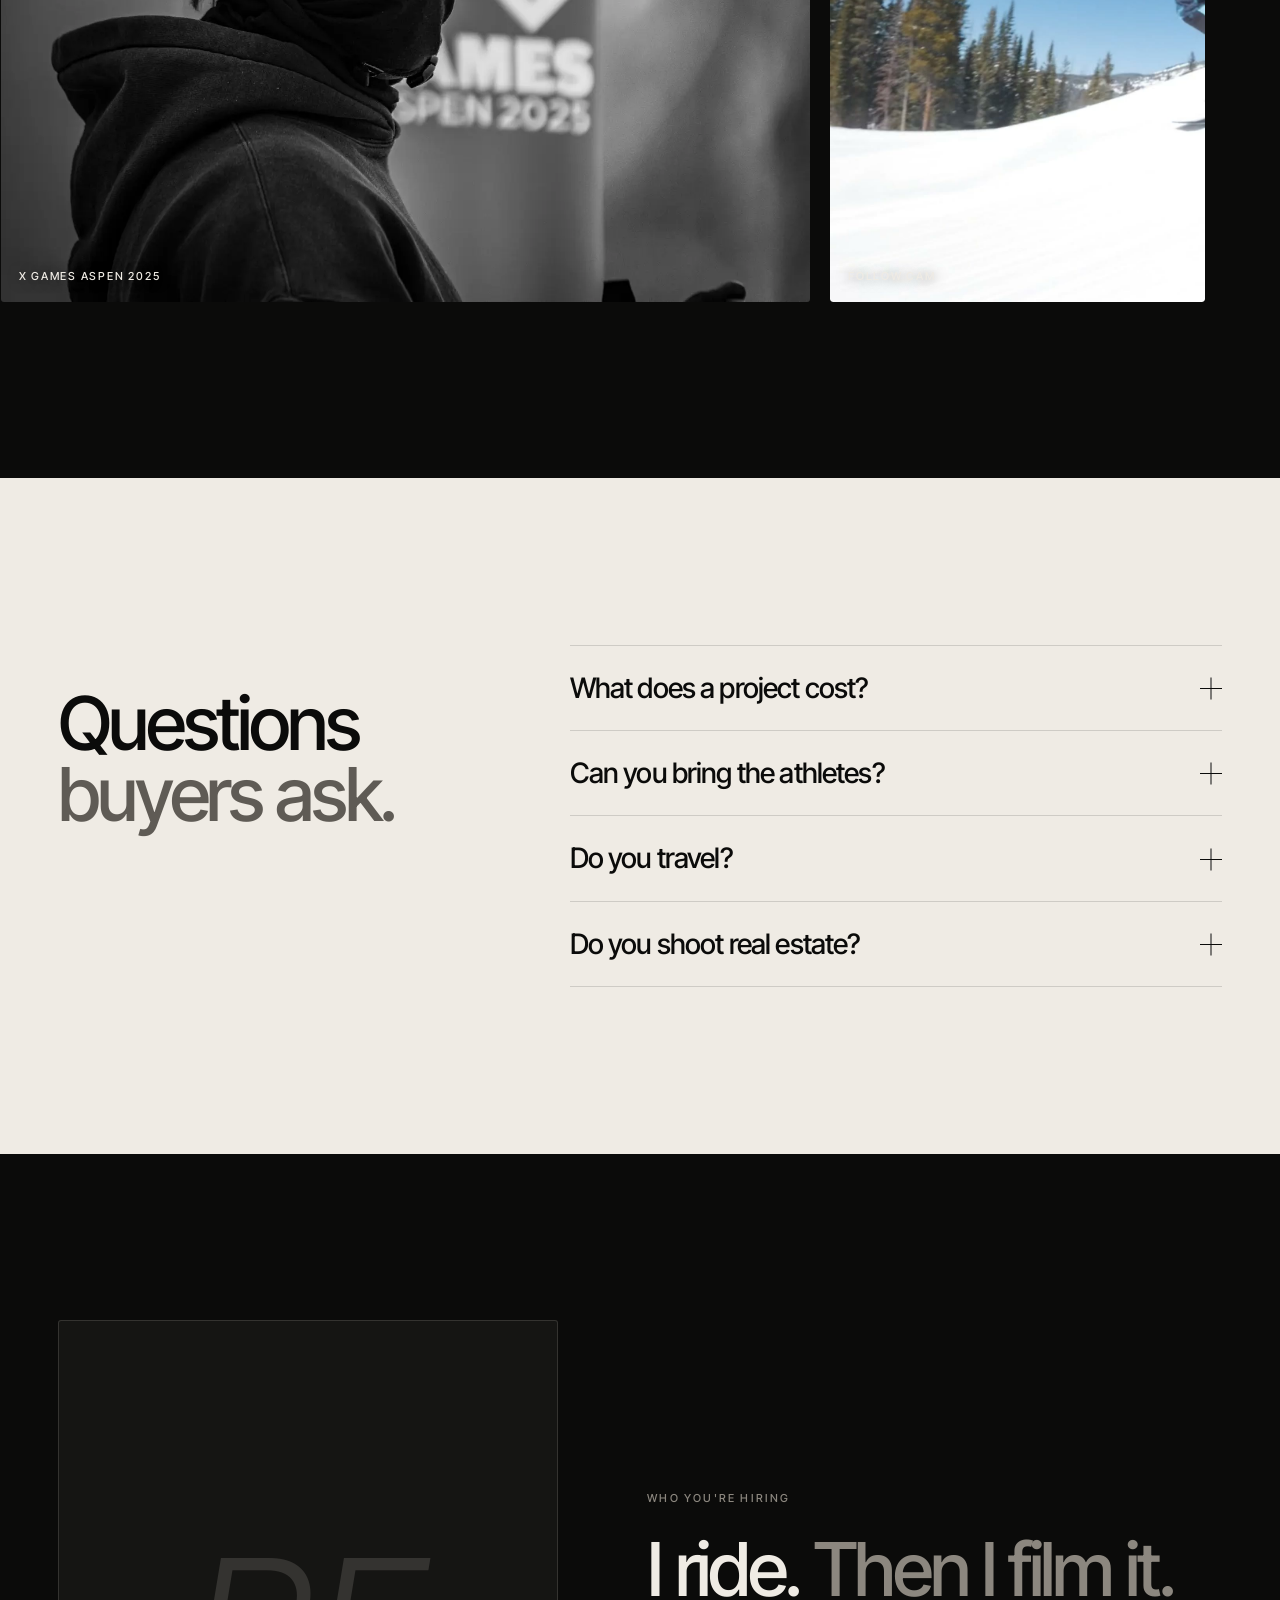
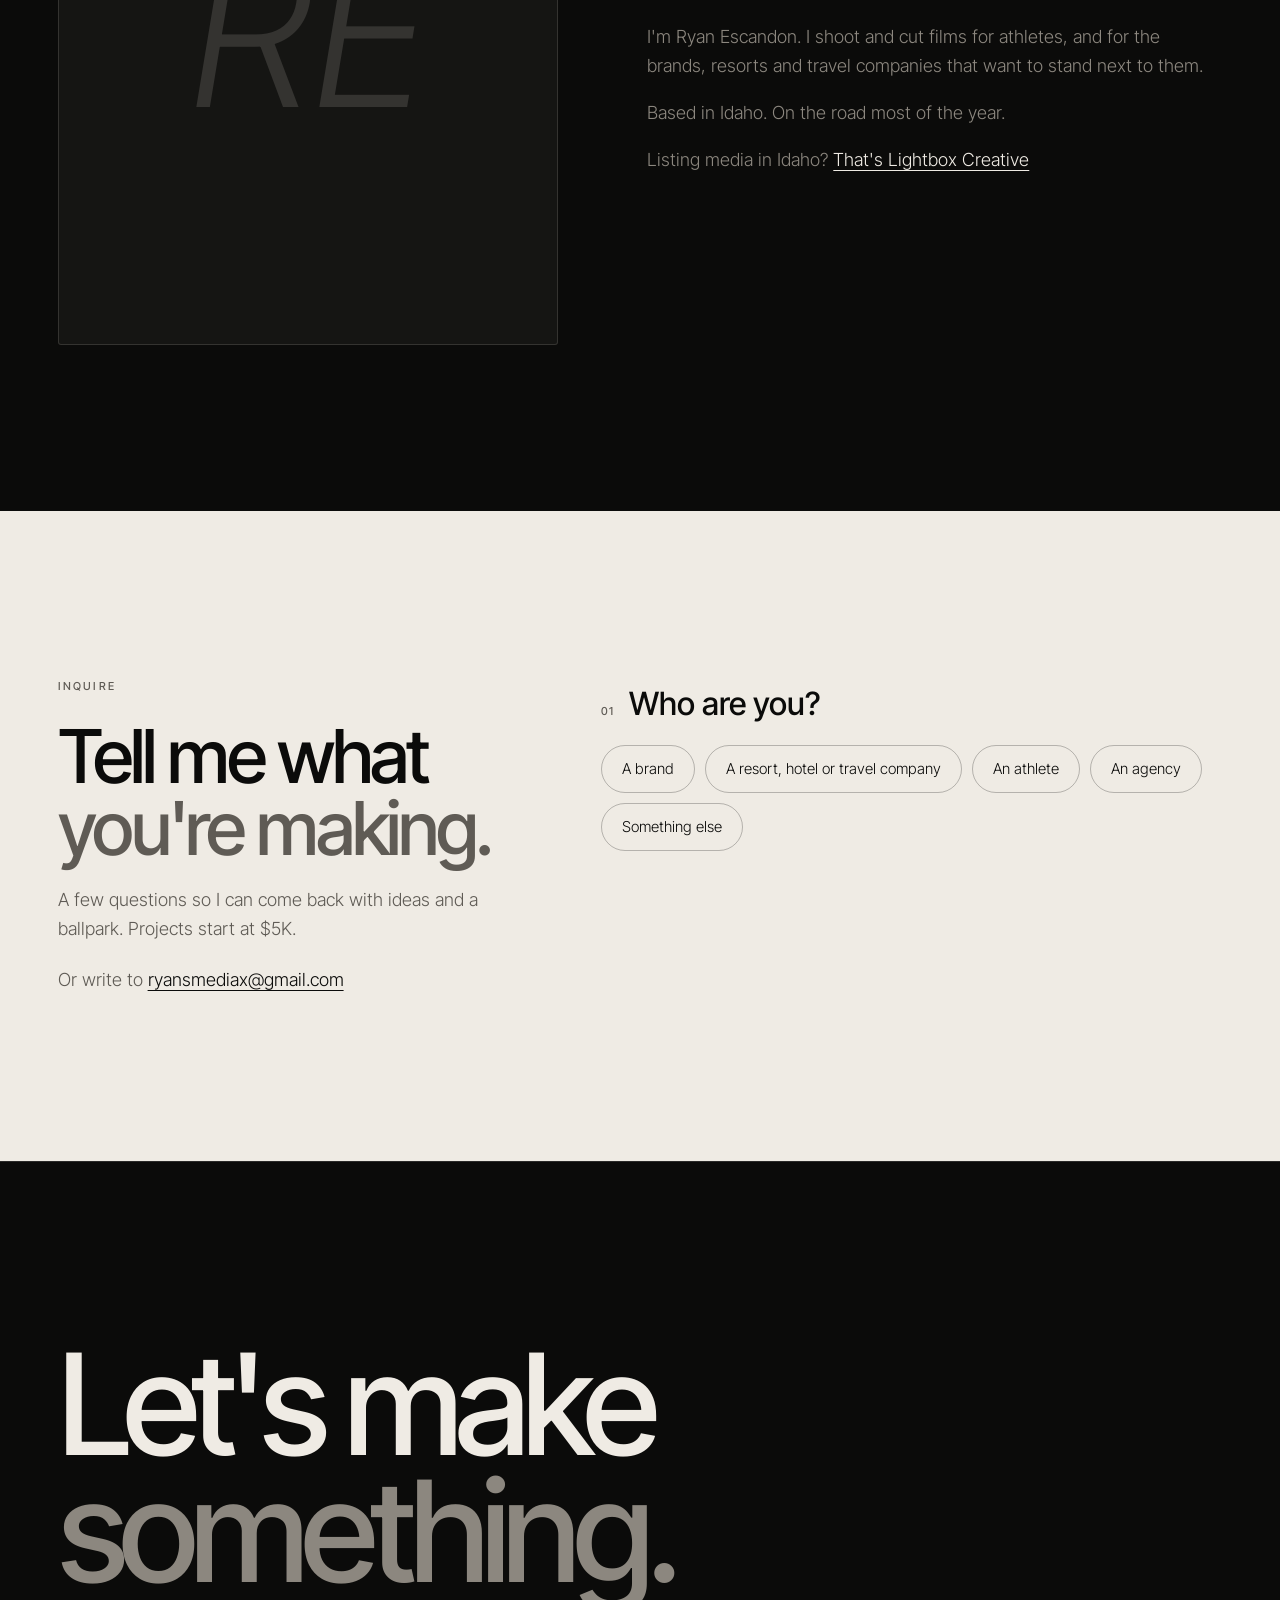
==== commit 85a71580: "Event names, grotesk headlines, bigger collage" ====
--- a/index.html
+++ b/index.html
@@ -16,7 +16,7 @@
   <link rel="icon" href="data:image/svg+xml,%3Csvg xmlns='http://www.w3.org/2000/svg' viewBox='0 0 100 100'%3E%3Crect width='100' height='100' rx='20' fill='%230b0b0a'/%3E%3Ctext x='50' y='67' font-family='Garamond,Georgia,serif' font-style='italic' font-size='50' fill='%23efebe4' text-anchor='middle'%3ERE%3C/text%3E%3C/svg%3E">
   <link rel="preconnect" href="https://fonts.googleapis.com">
   <link rel="preconnect" href="https://fonts.gstatic.com" crossorigin>
-  <link href="https://fonts.googleapis.com/css2?family=Cormorant+Garamond:ital,wght@0,300;0,400;0,500;1,300;1,400&family=Inter+Tight:wght@300;400;500;600&display=swap" rel="stylesheet">
+  <link href="https://fonts.googleapis.com/css2?family=Inter+Tight:ital,wght@0,300;0,400;0,500;0,600;1,300;1,400&display=swap" rel="stylesheet">
   <link rel="preload" as="image" href="assets/posters/hero-action.jpg" fetchpriority="high">
   <link rel="stylesheet" href="css/style.css">
   <script type="application/ld+json">
--- a/css/style.css
+++ b/css/style.css
@@ -16,7 +16,7 @@
   --line-light: rgba(11, 11, 10, .14);
   --sand: #c8b28e;
   --red: #e0002a;
-  --serif: "Cormorant Garamond", "Times New Roman", Georgia, serif;
+  --serif: "Inter Tight", "Helvetica Neue", Arial, sans-serif;
   --sans: "Inter Tight", "Helvetica Neue", Arial, sans-serif;
   --pad: clamp(18px, 4.5vw, 72px);
   --max: 1440px;
@@ -518,10 +518,45 @@
   .hero__eyebrow, .hero__sub, .hero__title { text-shadow: 0 1px 18px rgba(11, 11, 10, .55); }
 }
 
-/* ---------- Cormorant Garamond tuning (Ryan, 2026-11-20) ---------- */
-.display, .hero__title, .collage__title, .footer__big, .lines__list li, .statement__text, .nav__drawer a { font-weight: 300; }
+/* ---------- Grotesk headlines (Ryan, 2026-11-20: serifs out) ---------- */
+.display, .hero__title, .collage__title, .footer__big, .lines__list li, .statement__text, .nav__drawer a,
 .row__title, .svc__name, .node__name, .names li, .qa__q, .stepc h3, .card__title, .marquee__set > span, .marquee__set > a,
-.cs__glance dd, .player__caption, .step legend, .svc__price, .tile--end, .nav__mark { font-weight: 400; }
-.display { letter-spacing: -.01em; line-height: .95; }
-.hero__title { letter-spacing: -.02em; }
-.statement__text { line-height: 1.12; }
+.cs__glance dd, .player__caption, .step legend, .svc__price, .tile--end, .nav__mark { font-weight: 500; font-style: normal; }
+.display em, .hero__title em, .collage__title em, .footer__big em, .nav__mark em, .lines__list li em { font-style: normal; }
+.display { letter-spacing: -.045em; line-height: .96; font-size: clamp(40px, 5.8vw, 96px); }
+.display--xl { font-size: clamp(52px, 8vw, 132px); }
+.hero__title { letter-spacing: -.055em; line-height: .9; font-size: clamp(58px, 11.5vw, 200px); }
+.hero__title em { color: rgba(239, 235, 228, .62); }
+.collage__title { letter-spacing: -.05em; font-size: clamp(48px, 8vw, 140px); line-height: .95; }
+.footer__big { letter-spacing: -.055em; font-size: clamp(56px, 11vw, 190px); }
+.statement__text { font-weight: 400; letter-spacing: -.03em; line-height: 1.12; font-size: clamp(30px, 4vw, 66px); }
+.lines__list li { letter-spacing: -.05em; font-size: clamp(50px, 9vw, 150px); }
+.row__title { letter-spacing: -.035em; font-size: clamp(30px, 3.4vw, 54px); }
+.row:hover .row__title, .row:focus-within .row__title { font-style: normal; color: var(--bone); }
+.svc__name { letter-spacing: -.035em; font-size: clamp(32px, 3.8vw, 60px); }
+.svc__head:hover .svc__name, .svc--open .svc__name { font-style: normal; }
+.names li, .qa__q, .stepc h3, .node__name { letter-spacing: -.03em; }
+.names li { font-size: clamp(24px, 2.2vw, 34px); }
+.names li:hover { font-style: normal; }
+.marquee__set > span, .marquee__set > a { letter-spacing: -.035em; font-size: clamp(30px, 3.8vw, 60px); }
+.marquee__set > a:hover { font-style: normal; }
+.nav__mark { font-size: 20px; letter-spacing: -.03em; }
+.nav__mark em { color: rgba(239, 235, 228, .6); }
+.names__detail { display: block; font-weight: 400; font-size: 11px; letter-spacing: .16em; text-transform: uppercase; color: var(--stone-2); margin-top: 6px; }
+.section:not(.section--bone) .names__detail { color: var(--stone); }
+
+.collage__item video { display: block; width: 100%; height: auto; filter: grayscale(calc(1 - var(--p, 0) * 1.6)); }
+
+/* ---------- bigger collage + strip (Ryan, 2026-11-20) ---------- */
+.collage { height: 300vh; }
+.collage__title { text-shadow: 0 2px 40px rgba(0, 0, 0, .35); }
+.tile { height: clamp(440px, 52vw, 780px); }
+.tile--v { aspect-ratio: 9 / 16; }
+@media (max-width: 760px) {
+  .collage { height: 230vh; }
+  .collage__item { width: calc(var(--w) * 1.6); }
+  .collage__item:nth-child(4) { top: 20%; }
+  .collage__item:nth-child(5) { top: 64%; left: 70%; }
+  .collage__title { mix-blend-mode: normal; text-shadow: 0 2px 24px rgba(0, 0, 0, .85), 0 0 2px rgba(0, 0, 0, .6); }
+  .tile { height: 480px; }
+}
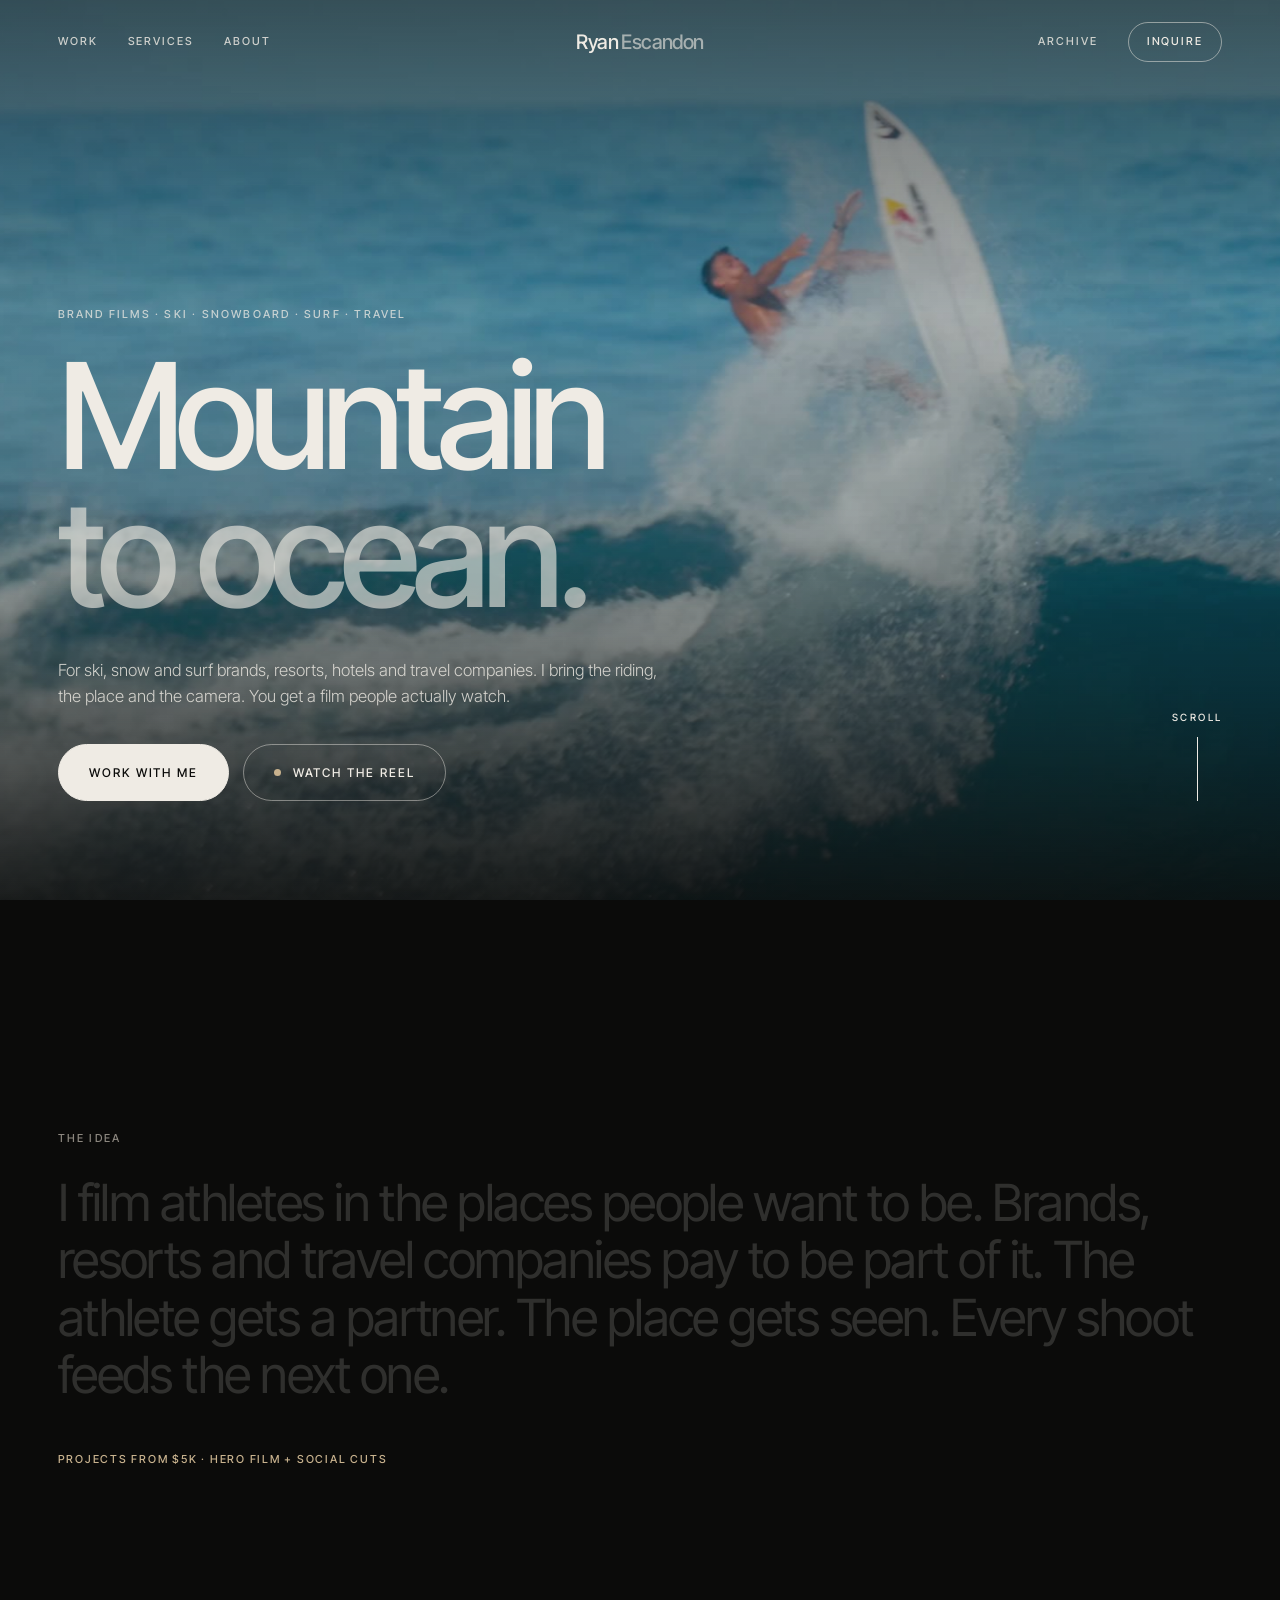
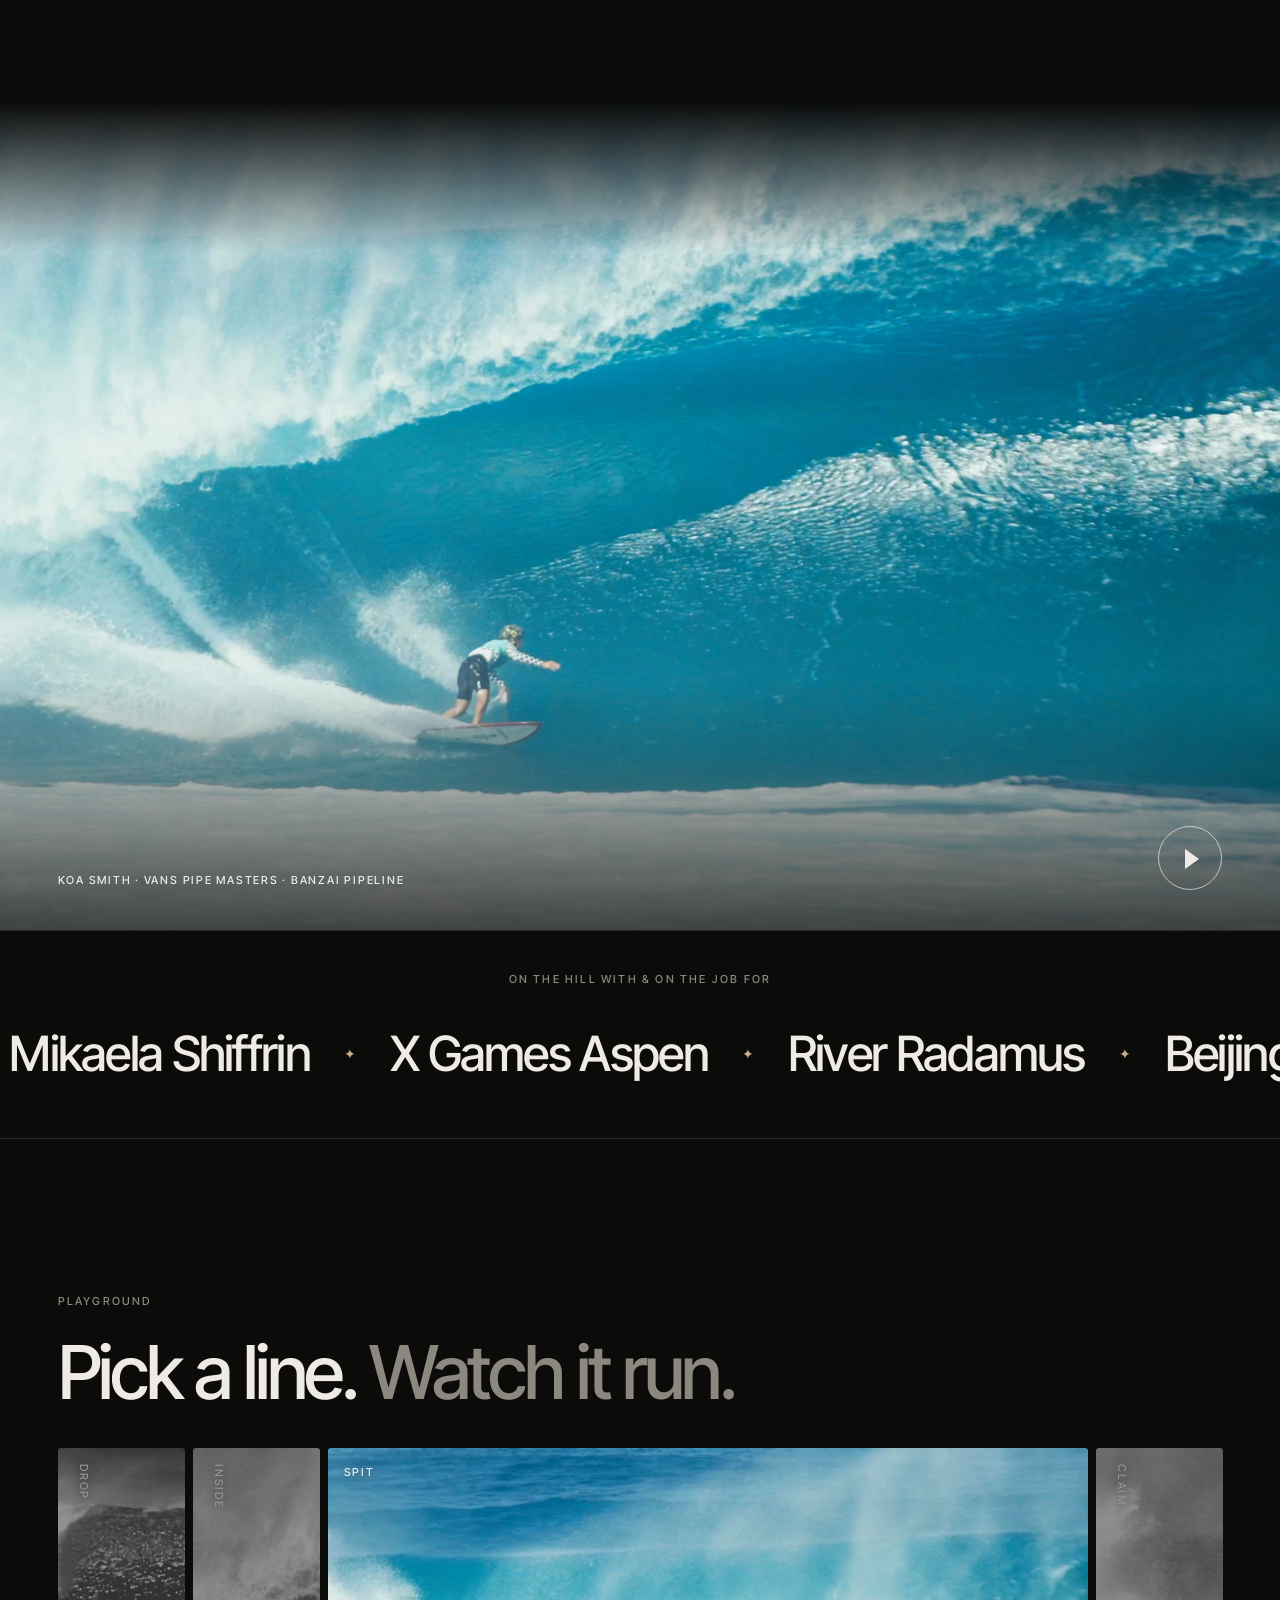
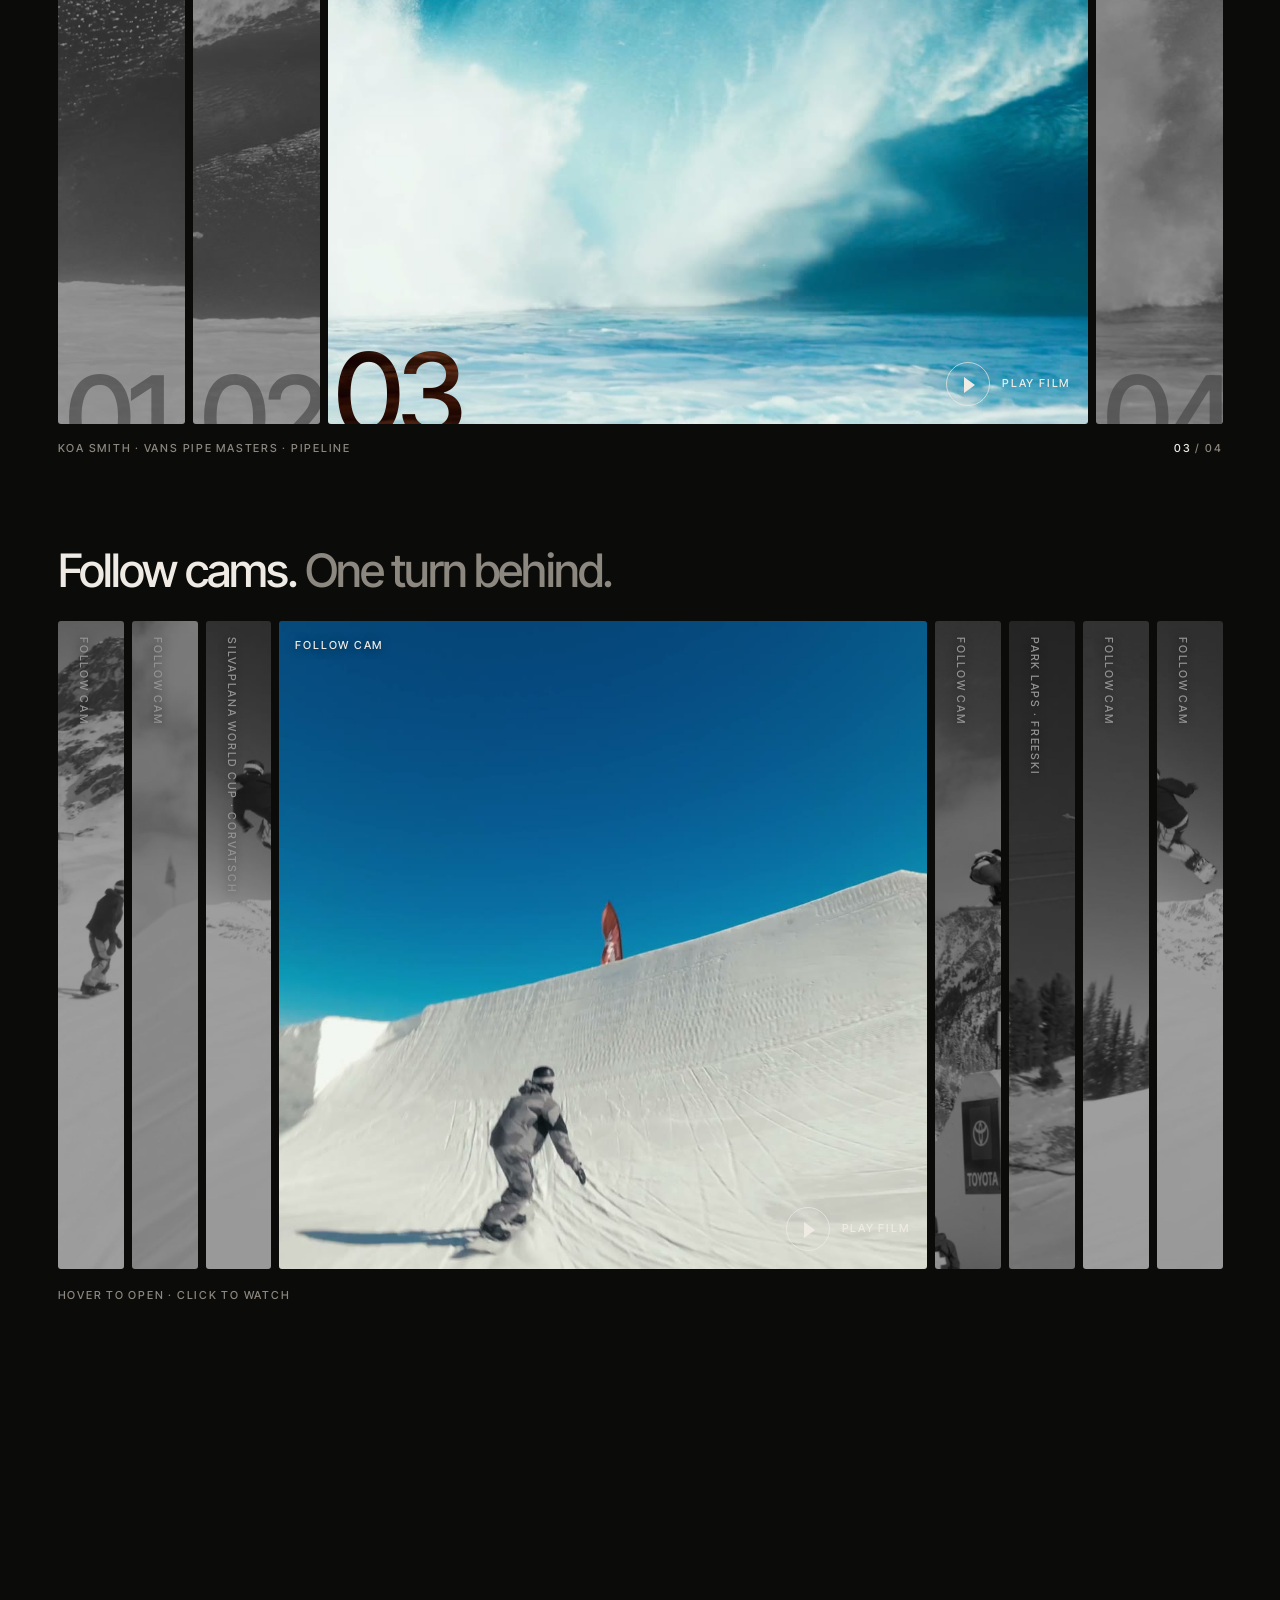
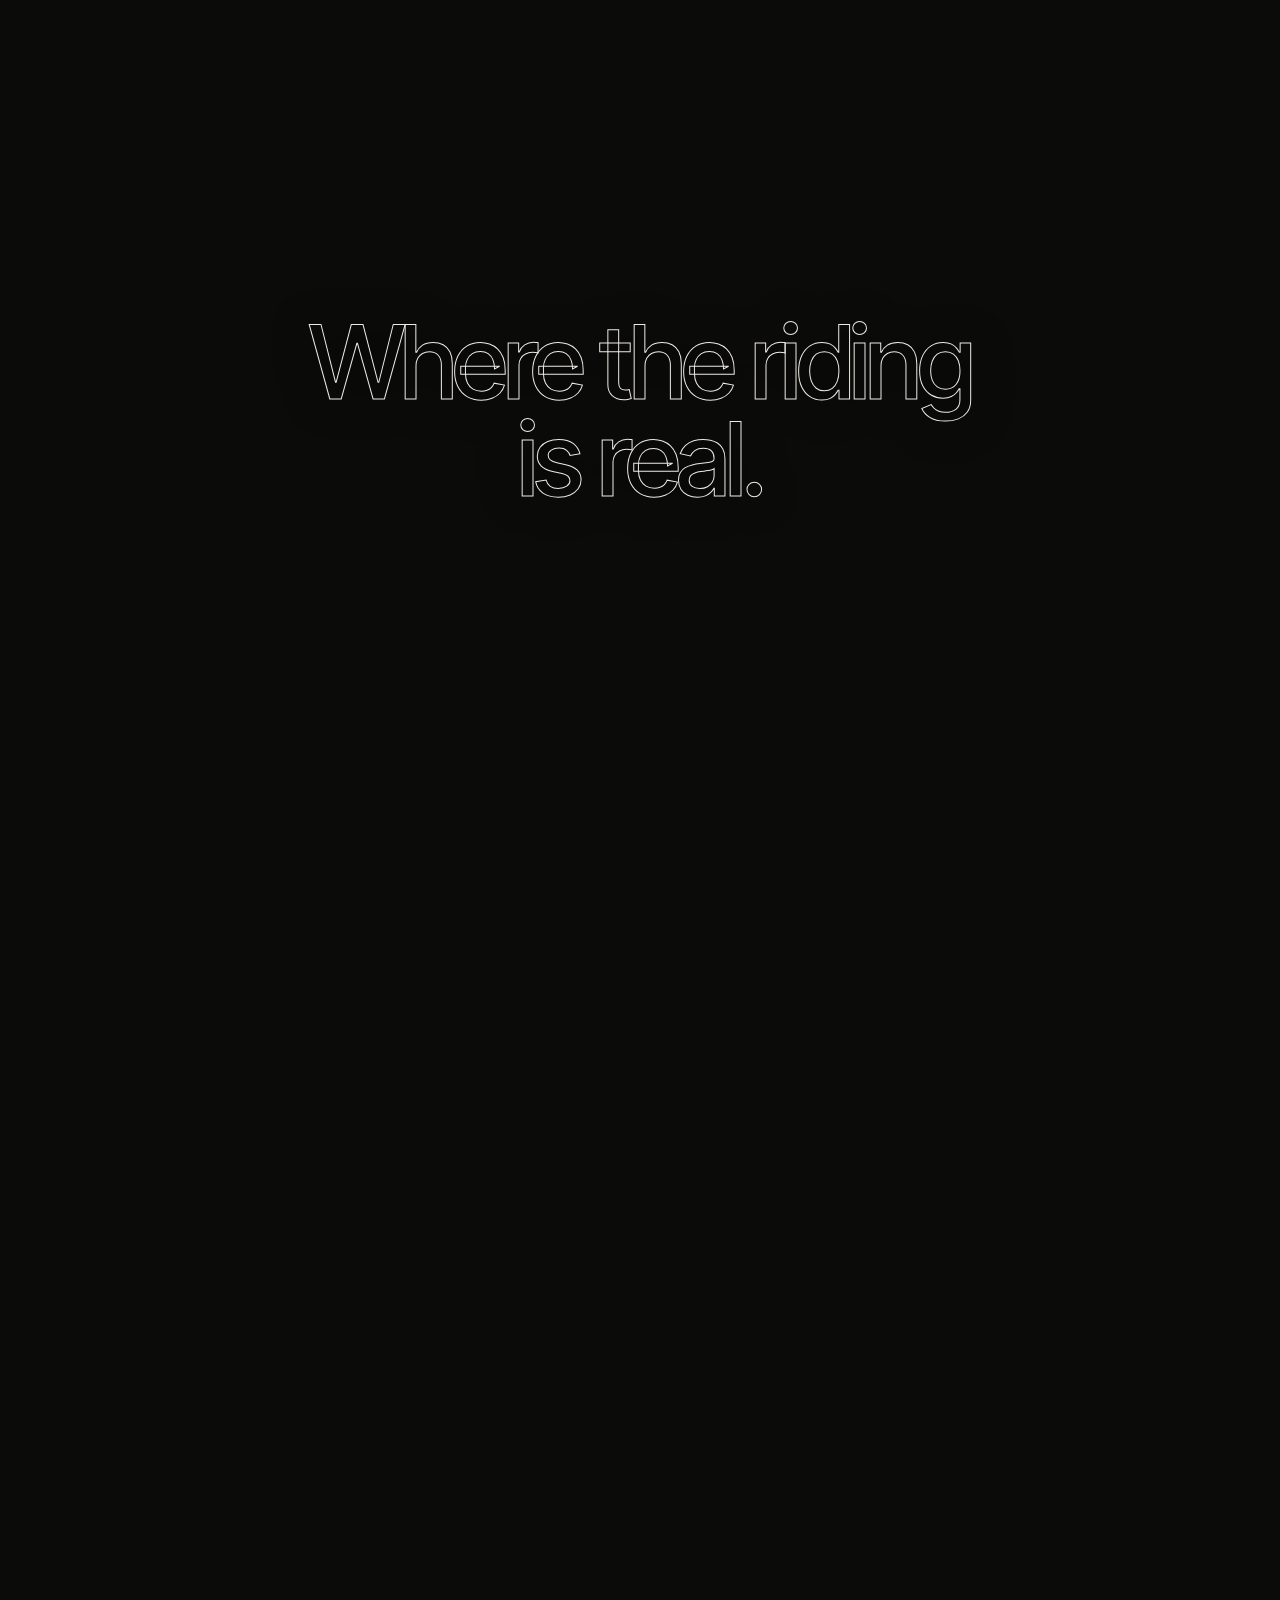
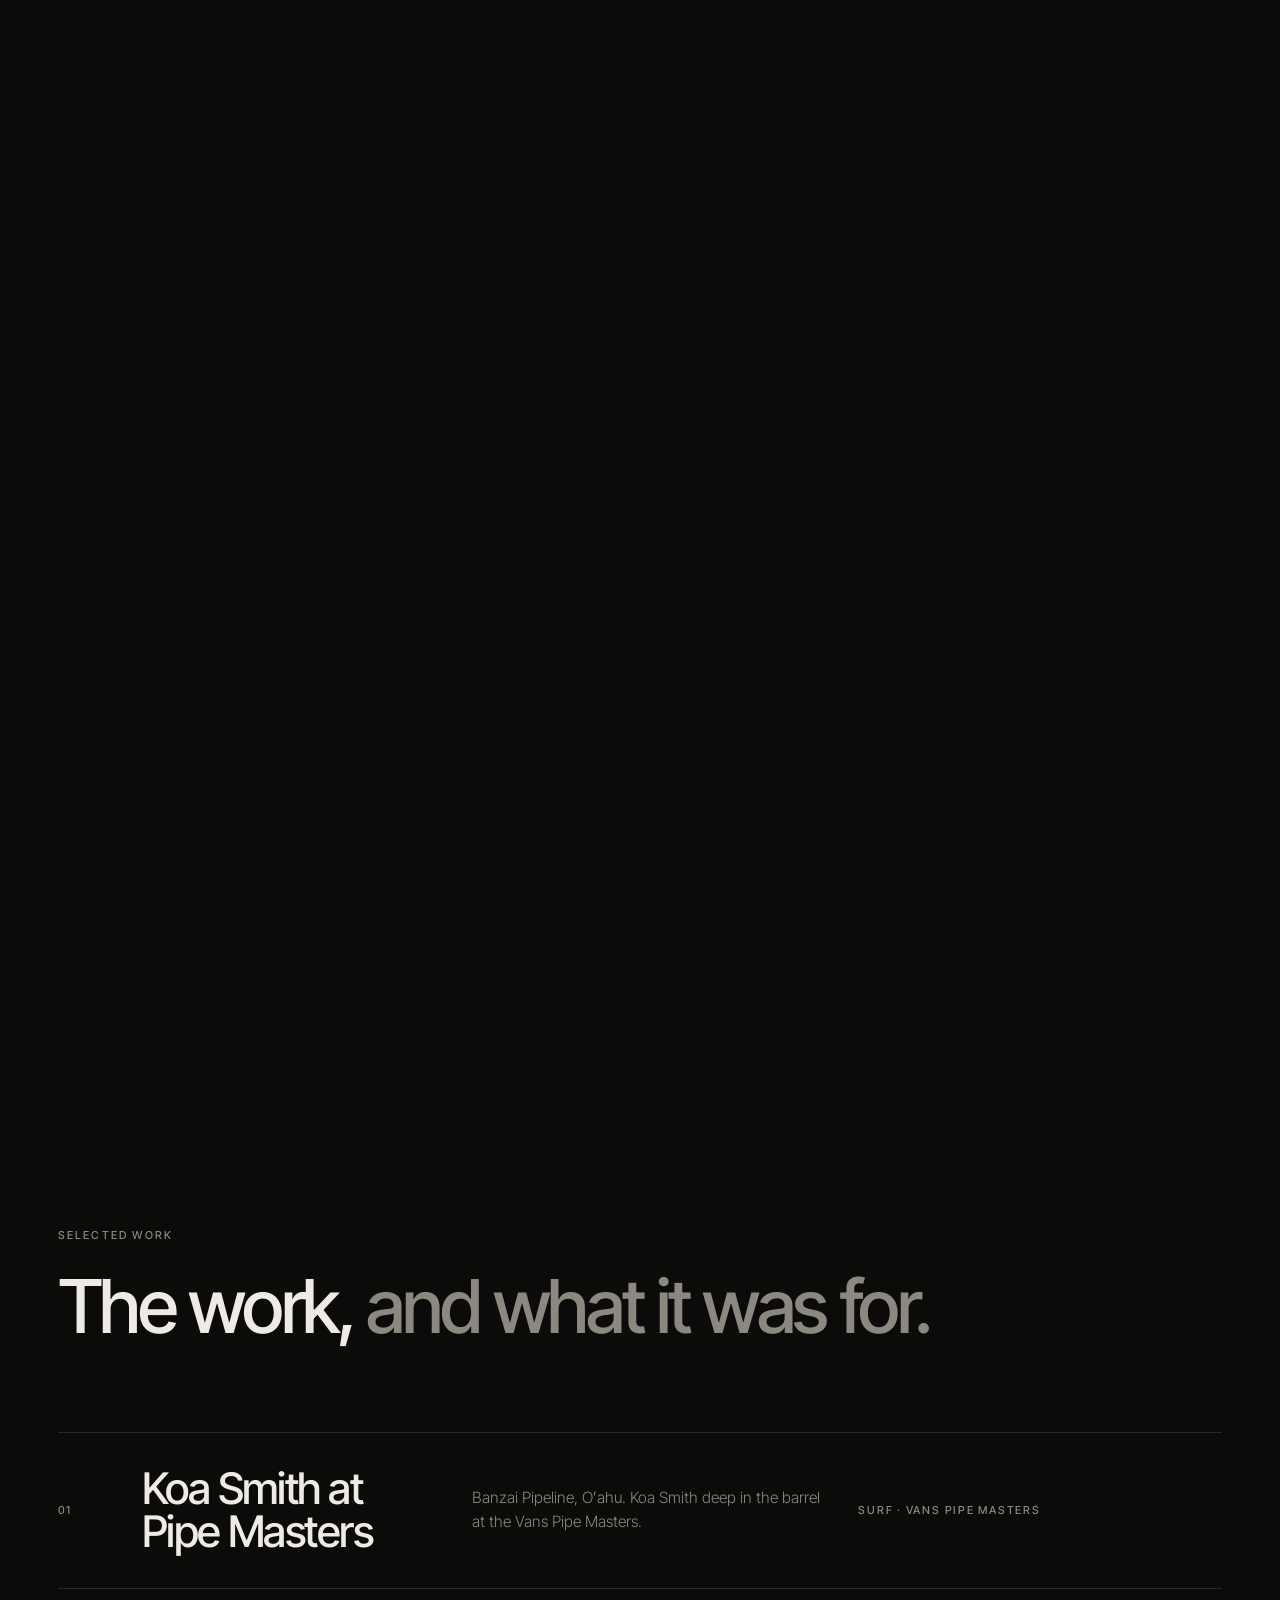
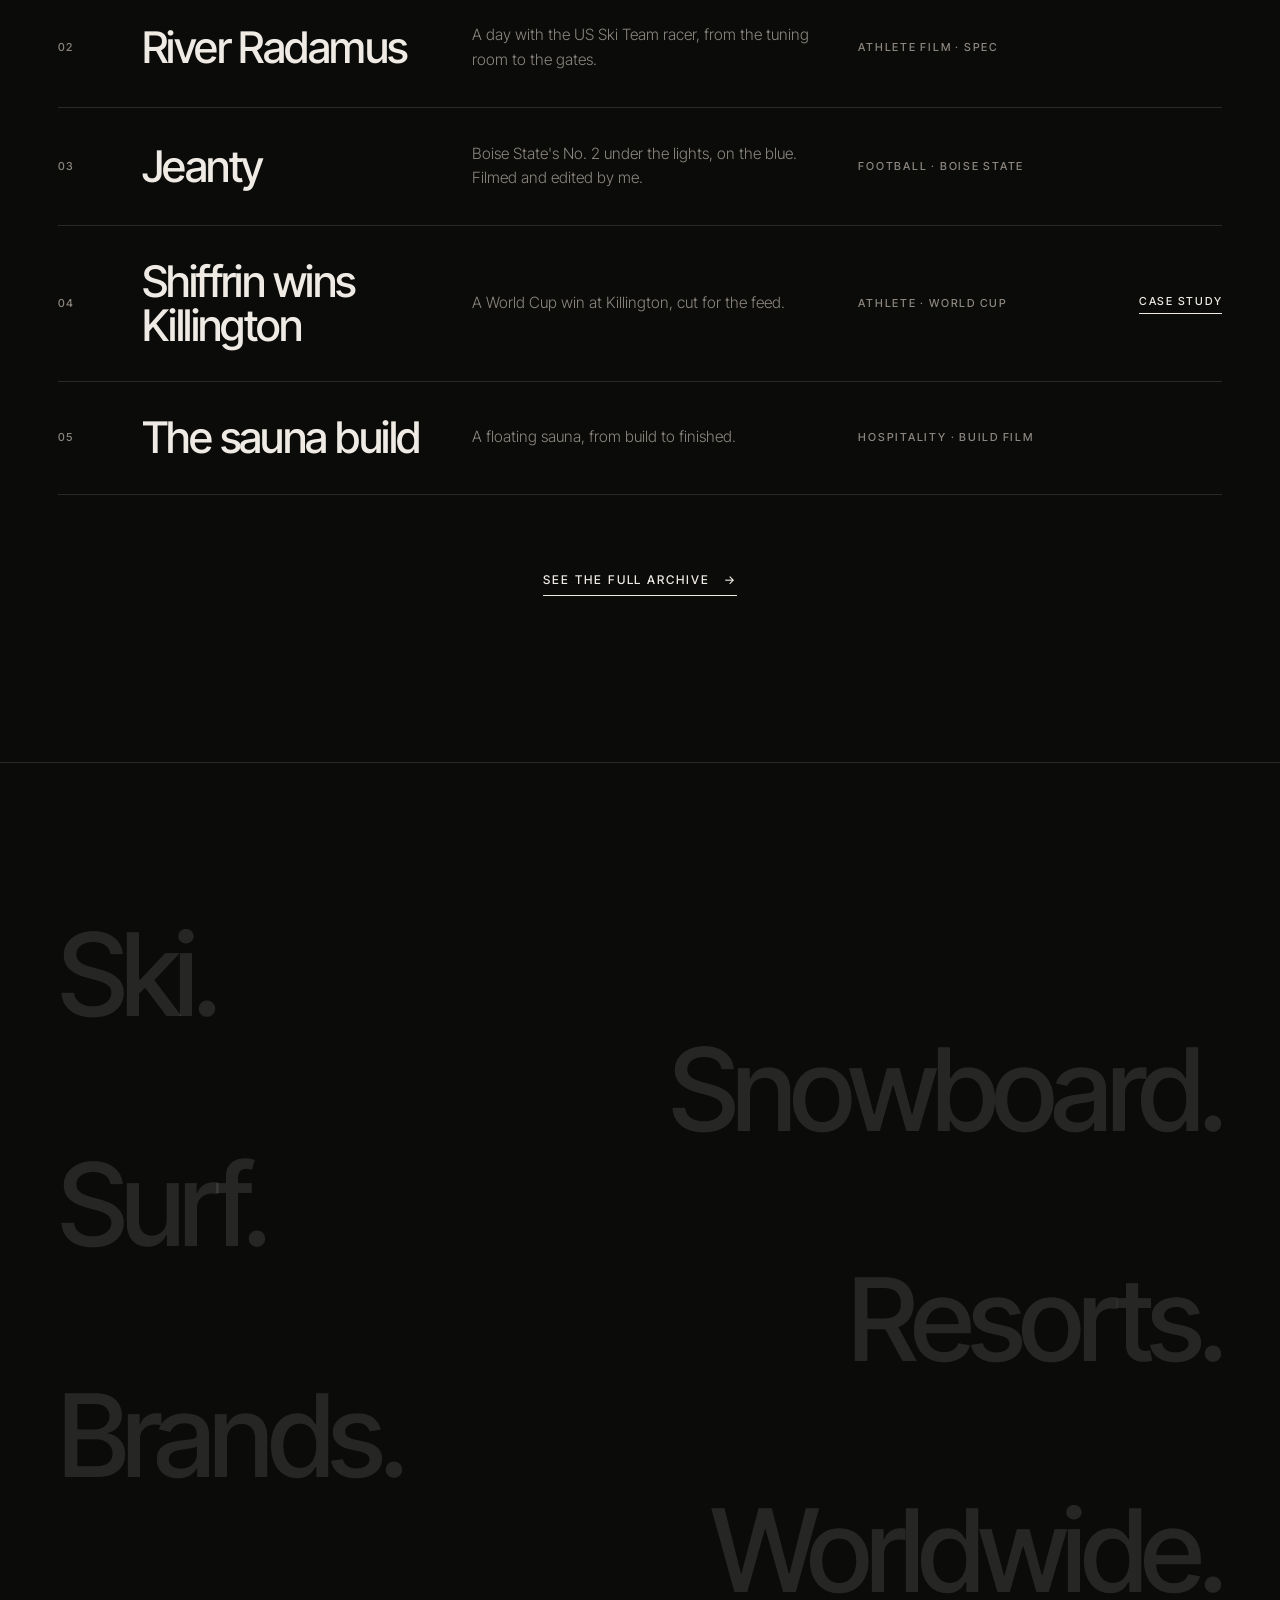
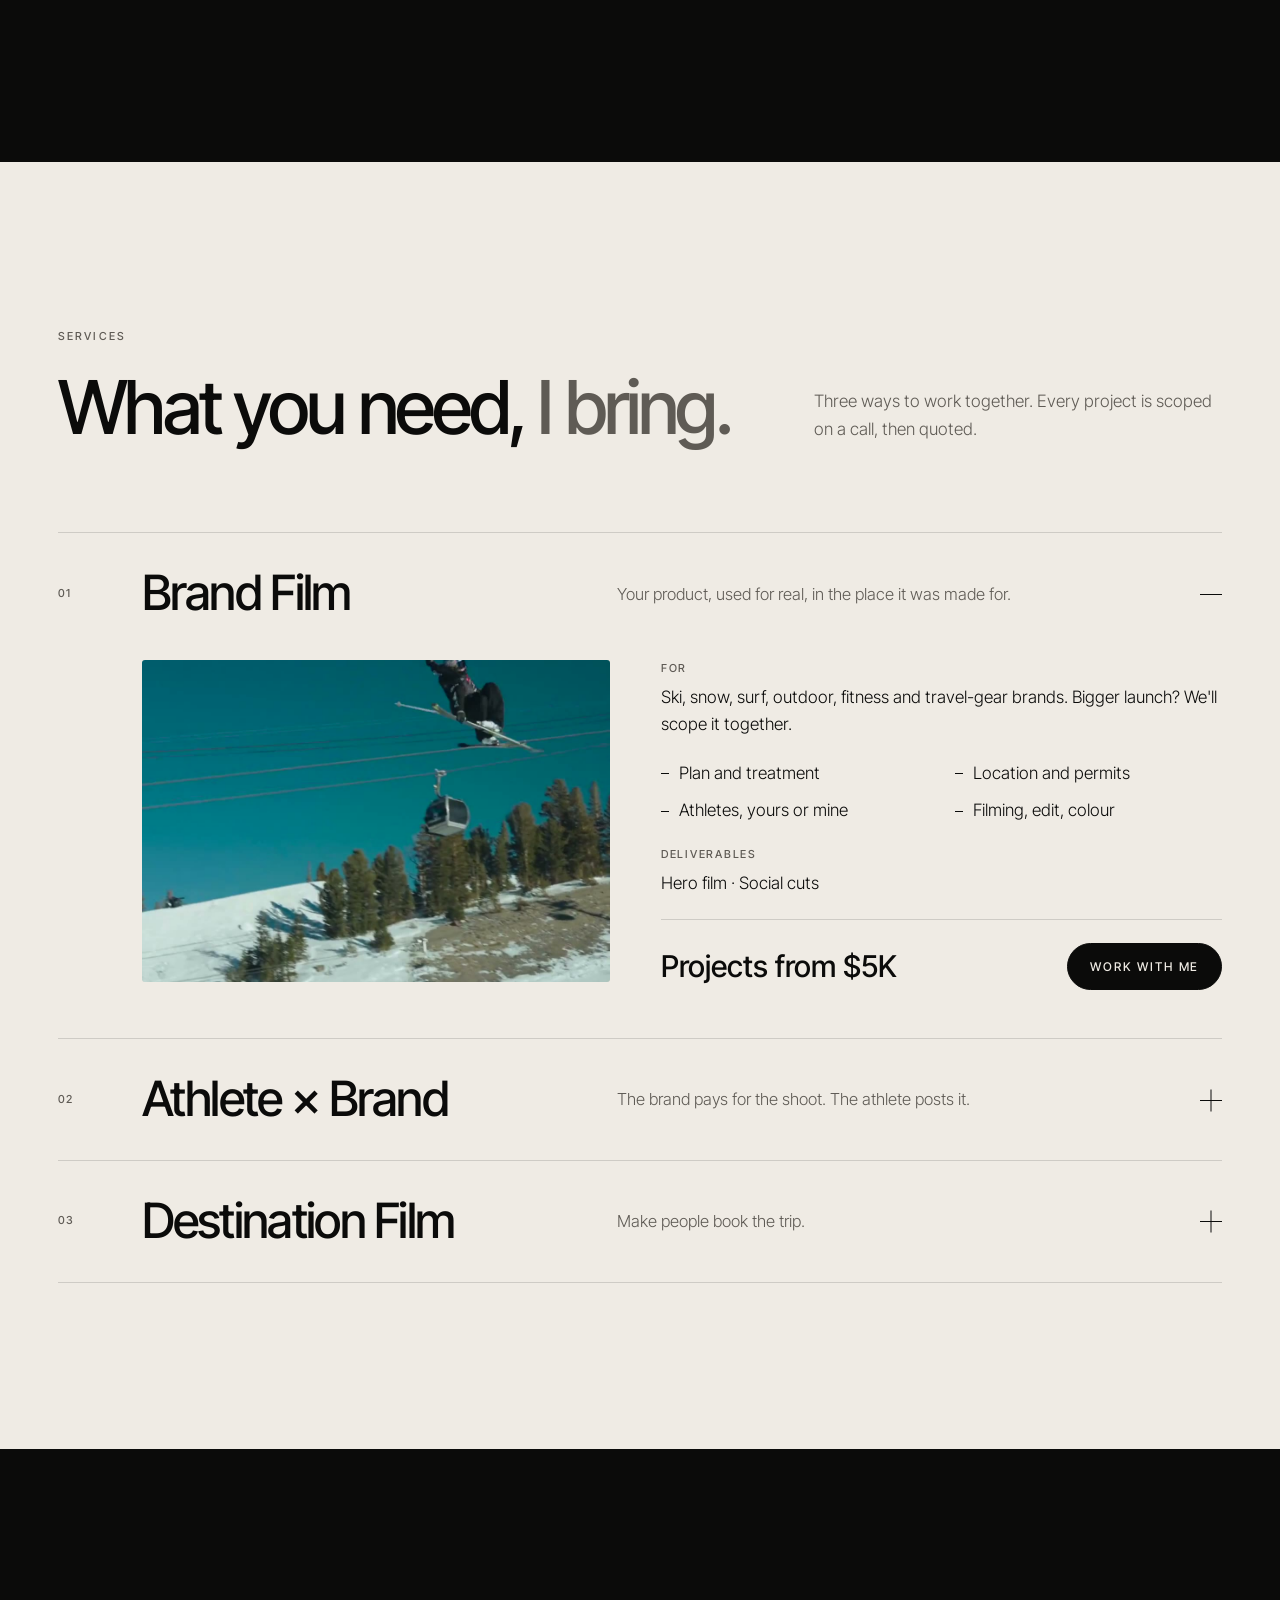
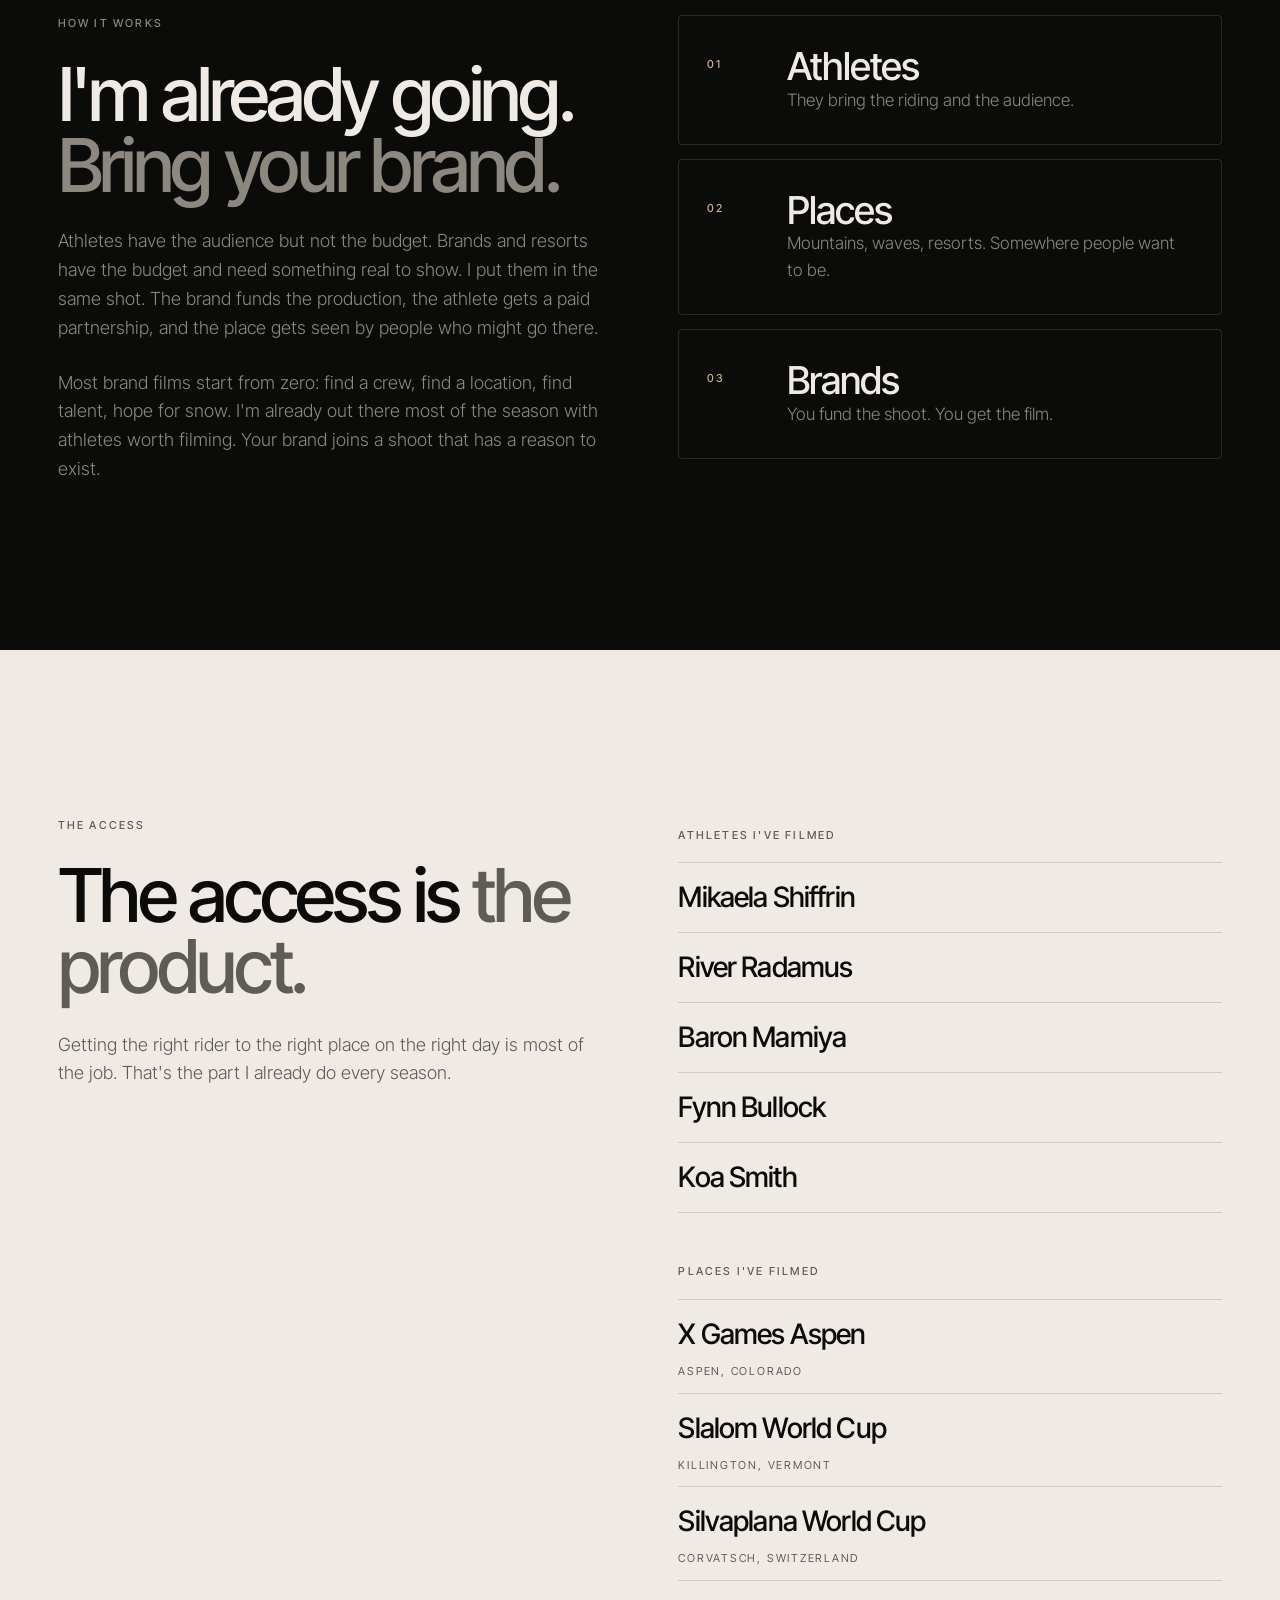
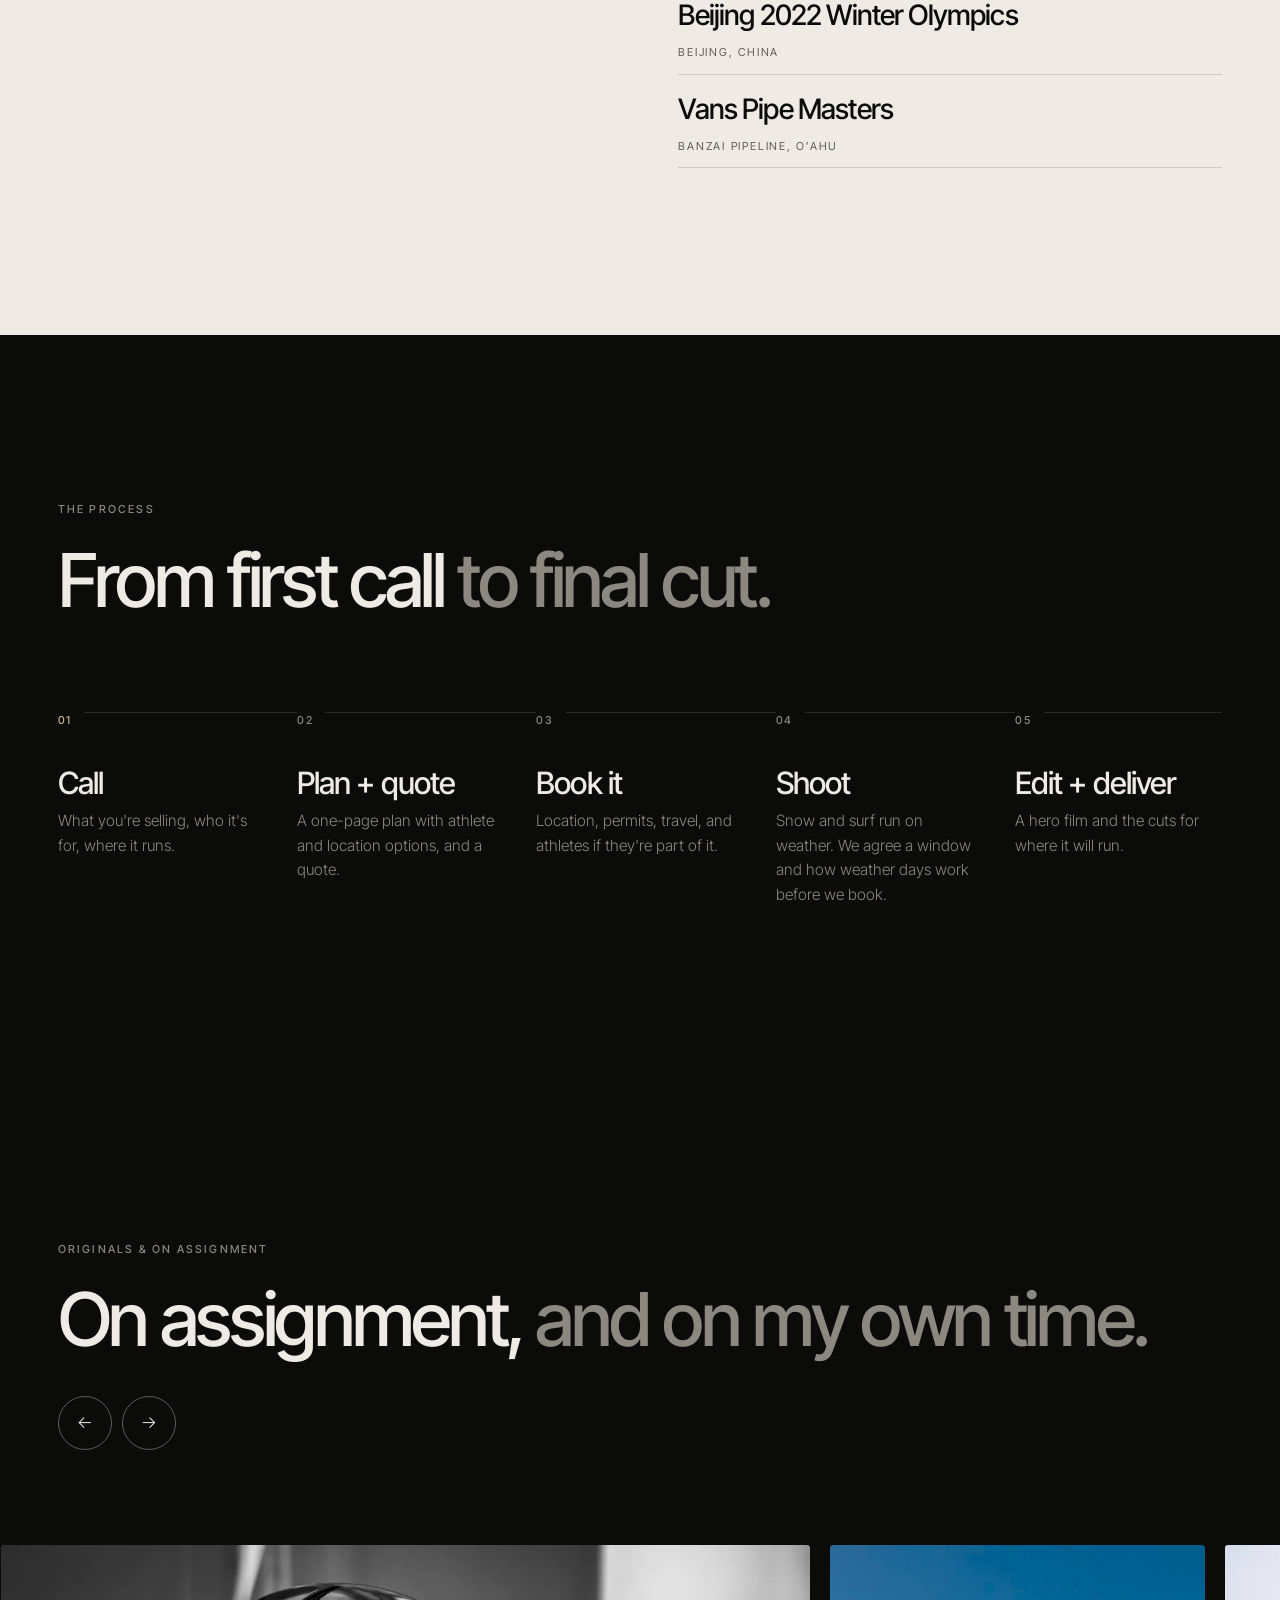
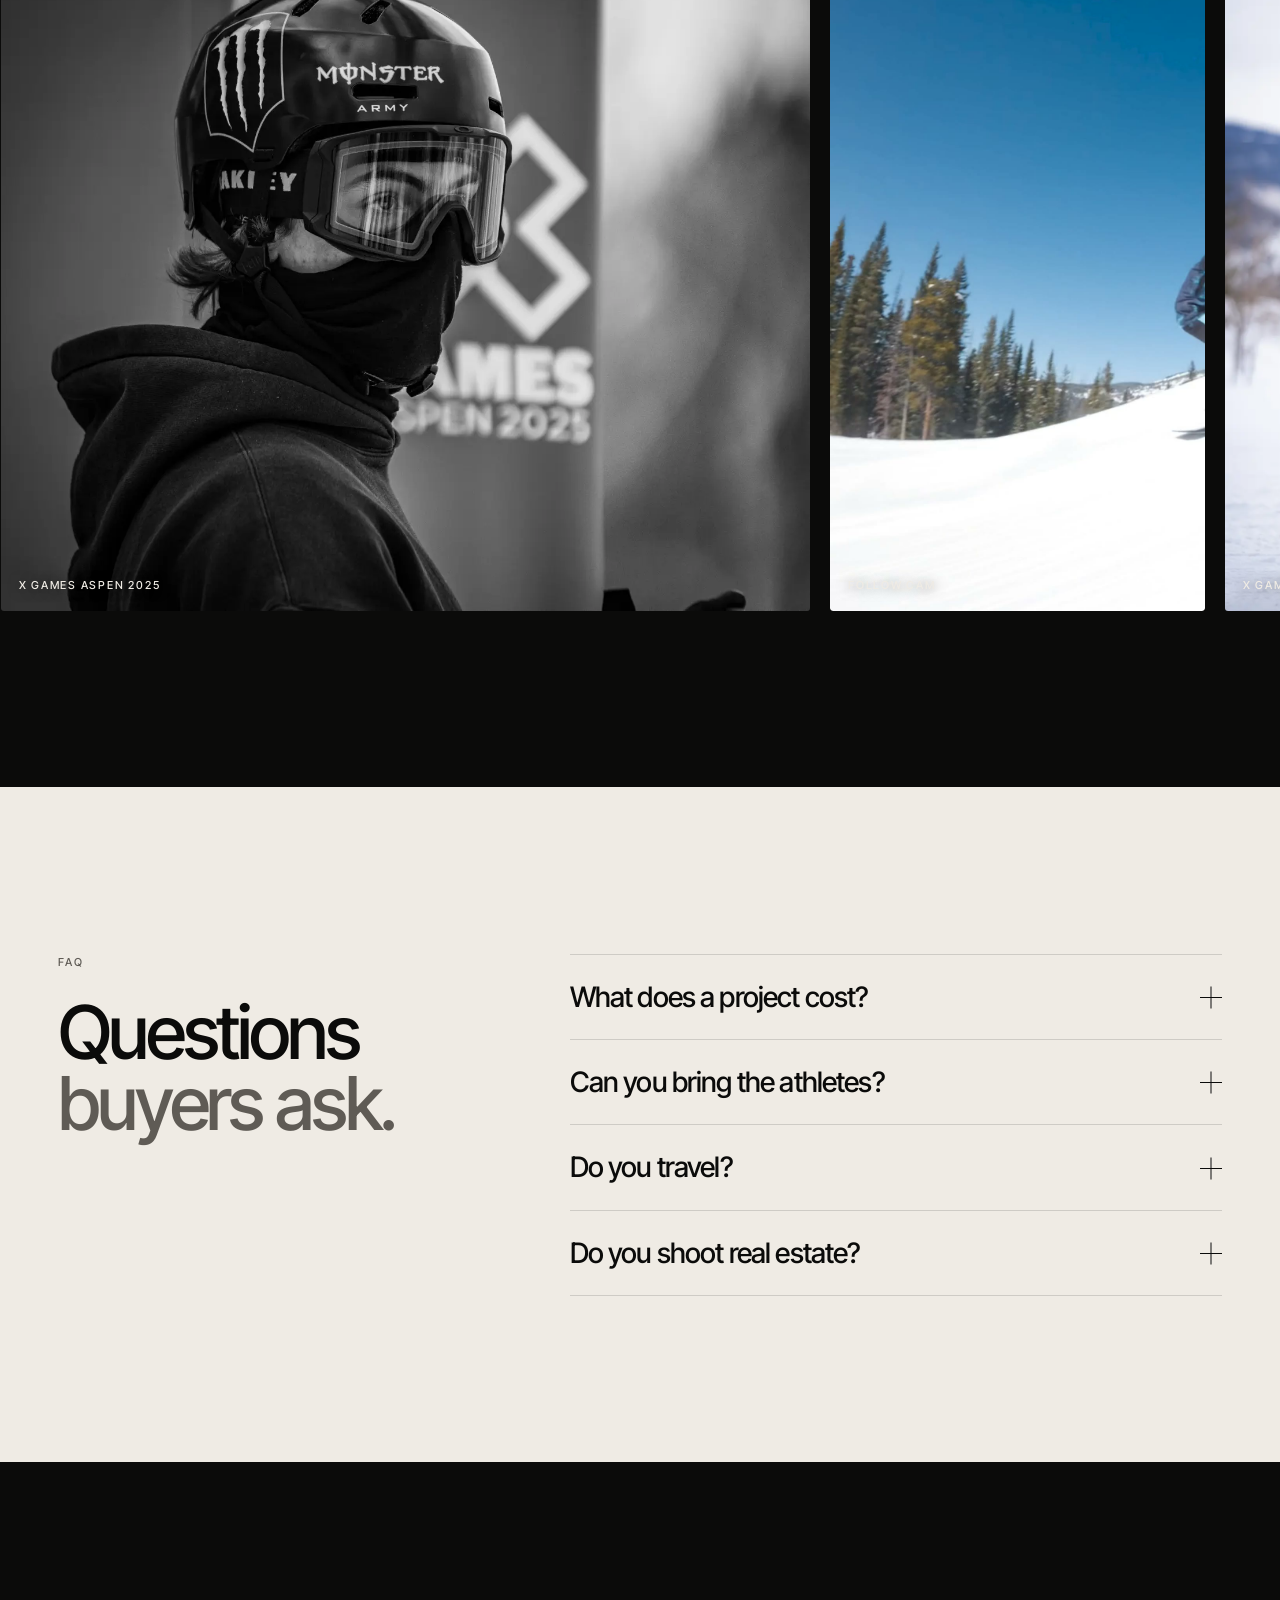
==== commit 8d52c310: "Pipe Masters band, Playground reel, X Games burst" ====
--- a/index.html
+++ b/index.html
@@ -11,7 +11,7 @@
   <meta property="og:description" content="I film athletes in the places people want to be.">
   <meta property="og:type" content="website">
   <meta property="og:url" content="https://ryanesco.com/">
-  <meta property="og:image" content="https://ryanesco.com/assets/posters/hero-action.jpg">
+  <meta property="og:image" content="https://ryanesco.com/assets/posters/koa-pipe-masters.jpg">
   <meta name="twitter:card" content="summary_large_image">
   <link rel="icon" href="data:image/svg+xml,%3Csvg xmlns='http://www.w3.org/2000/svg' viewBox='0 0 100 100'%3E%3Crect width='100' height='100' rx='20' fill='%230b0b0a'/%3E%3Ctext x='50' y='67' font-family='Garamond,Georgia,serif' font-style='italic' font-size='50' fill='%23efebe4' text-anchor='middle'%3ERE%3C/text%3E%3C/svg%3E">
   <link rel="preconnect" href="https://fonts.googleapis.com">
@@ -84,31 +84,42 @@
     <p class="statement__price mono" id="heroPrice"></p>
   </section>
 
+  <!-- ============ PIPE MASTERS (full-bleed background film) ============ -->
+  <section class="bgfilm" id="pipe" aria-label="Koa Smith at the Vans Pipe Masters">
+    <video class="bgfilm__video" id="pipeVideo" muted loop playsinline preload="none" poster="assets/posters/koa-pipe-masters.jpg"
+      data-src="assets/video/koa-pipe-masters-1280.mp4" data-src-m="assets/video/koa-pipe-masters-720.mp4"></video>
+    <div class="bgfilm__veil"></div>
+    <button class="bgfilm__play" id="pipePlay" data-play data-film="assets/video/koa-pipe-masters.mp4" data-title="Koa Smith at Pipe Masters" aria-label="Play Koa Smith at Pipe Masters">
+      <span class="mono">Koa Smith · Vans Pipe Masters · Banzai Pipeline</span><i aria-hidden="true"></i>
+    </button>
+  </section>
+
   <!-- ============ CREDITS ============ -->
   <section class="credits" aria-label="On the hill with, on the job for">
     <p class="eyebrow eyebrow--center">On the hill with &amp; on the job for</p>
     <div class="marquee" id="marquee"><div class="marquee__track" id="marqueeTrack"></div></div>
   </section>
 
-  <!-- ============ FEATURED FILM ============ -->
-  <section class="feature" id="feature">
-    <div class="feature__head">
-      <p class="eyebrow">Latest film</p>
-      <h2 class="display reveal-lines" id="featureTitle"></h2>
-      <p class="feature__line" id="featureLine"></p>
-    </div>
-    <button class="feature__frame" id="featureFrame" data-play>
-      <img id="featurePoster" alt="" loading="lazy">
-      <video id="featureLoop" muted loop playsinline preload="none"></video>
-      <span class="feature__play"><i aria-hidden="true"></i><b>Play film</b></span>
-    </button>
+  <!-- ============ REEL ============ -->
+  <section class="pg" id="playground" aria-labelledby="pgTitle">
+    <div class="head">
+      <p class="eyebrow">Playground</p>
+      <h2 class="display" id="pgTitle">Pick a line. <em>Watch it run.</em></h2>
+    </div>
+    <div class="pg__row pg__row--pipe" id="pgPipe" role="group" aria-label="Koa Smith at Pipe Masters"></div>
+    <div class="pg__meta mono"><span>Koa Smith · Vans Pipe Masters · Pipeline</span><span class="pg__count" id="pgCount"><b>03</b> / 04</span></div>
+    <h3 class="pg__sub">Follow cams. <em>One turn behind.</em></h3>
+    <div class="pg__row pg__row--cams" id="pgCams" role="group" aria-label="Follow cams"></div>
+    <p class="pg__hint mono" id="pgHint"></p>
   </section>
 
   <!-- ============ COLLAGE ============ -->
   <section class="collage" id="collage" aria-label="Stills">
     <div class="collage__stage">
       <div class="collage__items" id="collageItems"></div>
-      <h2 class="collage__title display"><span>Where the riding</span><span><em>is real.</em></span></h2>
+      <h2 class="collage__title display" aria-label="Where the riding is real."><span>Where the riding</span><span><em>is real.</em></span></h2>
+      <p class="collage__hint mono" id="collageHint"></p>
+      <p class="collage__chip mono">X Games Aspen · 2025</p>
     </div>
   </section>
 
@@ -327,6 +338,13 @@
     </div>
   </footer>
 
+  <!-- ============ PHOTO VIEW ============ -->
+  <div class="photobox" id="photoBox" aria-hidden="true" role="dialog" aria-modal="true" aria-label="Photo">
+    <button class="player__close" id="photoClose" aria-label="Close photo">Close ✕</button>
+    <img id="photoImg" alt="">
+    <p class="player__caption" id="photoCap"></p>
+  </div>
+
   <!-- ============ PLAYER ============ -->
   <div class="player" id="player" aria-hidden="true" role="dialog" aria-modal="true" aria-label="Video player">
     <div class="player__box">
--- a/css/style.css
+++ b/css/style.css
@@ -560,3 +560,116 @@
   .collage__title { mix-blend-mode: normal; text-shadow: 0 2px 24px rgba(0, 0, 0, .85), 0 0 2px rgba(0, 0, 0, .6); }
   .tile { height: 480px; }
 }
+
+/* ==========================================================
+   PIPE MASTERS BAND (full-bleed background film)
+   ========================================================== */
+.bgfilm { position: relative; height: 92vh; min-height: 520px; overflow: hidden; background: var(--black-2); }
+.bgfilm__video { position: absolute; inset: 0; width: 100%; height: 100%; object-fit: cover; transform: scale(calc(1.12 - var(--bp, 0) * .12)); will-change: transform; }
+.bgfilm__veil { position: absolute; inset: 0; background: linear-gradient(180deg, var(--black) 0%, rgba(11,11,10,0) 18%, rgba(11,11,10,0) 70%, rgba(11,11,10,.75) 100%); pointer-events: none; }
+.bgfilm__play { position: absolute; inset: 0; width: 100%; display: flex; align-items: flex-end; justify-content: space-between; gap: 20px; padding: 0 var(--pad) 40px; text-align: left; color: var(--bone); }
+.bgfilm__play i { flex: none; width: 64px; height: 64px; border-radius: 50%; border: 1px solid rgba(239, 235, 228, .7); position: relative; transition: background .5s var(--ease); }
+.bgfilm__play i::after { content: ""; position: absolute; left: 26px; top: 22px; border-left: 14px solid var(--bone); border-top: 10px solid transparent; border-bottom: 10px solid transparent; }
+.bgfilm__play:hover i { background: var(--bone); }
+.bgfilm__play:hover i::after { border-left-color: var(--black); }
+.has-cursor .bgfilm__play { cursor: none; }
+
+/* ==========================================================
+   PLAYGROUND (accordion rows of big clips)
+   ========================================================== */
+.pg { padding: clamp(110px, 12vw, 180px) var(--pad) clamp(90px, 10vw, 150px); max-width: var(--max); margin: 0 auto; }
+.pg .head { margin-bottom: 40px; }
+.pg__row { display: flex; gap: 8px; contain: layout paint; }
+.pg__row--pipe { height: clamp(380px, 64vh, 720px); }
+.pg__row--cams { --rowh: clamp(440px, 72vh, 780px); height: var(--rowh); }
+.pg__p { position: relative; overflow: hidden; border-radius: 3px; background: var(--black-2); flex: 1 1 0; min-width: 0; padding: 0; border: 0; text-align: left;
+  filter: grayscale(1) brightness(.62); transition: flex-grow .9s var(--ease), flex-basis .9s var(--ease), filter .9s var(--ease); }
+.pg__p img, .pg__p video { position: absolute; inset: 0; width: 100%; height: 100%; object-fit: cover; }
+.pg__p video { opacity: 0; transition: opacity .6s var(--ease); }
+.pg__p.is-playing video { opacity: 1; }
+.pg__p.is-on { filter: none; }
+.pg__p:hover:not(.is-on) { filter: grayscale(.4) brightness(.8); }
+.pg__row--pipe .pg__p.is-on { flex-grow: 6; }
+.pg__row--cams .pg__p { min-width: 3vw; }
+.pg__row--cams .pg__p.is-on { flex: 0 0 calc(var(--rowh) * var(--arn)); }
+.pg__n { position: absolute; left: .06em; bottom: -.14em; z-index: 2; font: 500 clamp(64px, 9vw, 168px)/.8 var(--sans); letter-spacing: -.06em; color: var(--bone);
+  mix-blend-mode: difference; opacity: .35; transform: translateY(.2em); transition: opacity .9s var(--ease), transform .9s var(--ease); pointer-events: none; }
+.pg__p.is-on .pg__n { opacity: 1; transform: none; }
+.pg__lab { position: absolute; left: 16px; top: 16px; z-index: 2; color: var(--bone); white-space: nowrap; text-shadow: 0 1px 10px rgba(0,0,0,.5); transition: transform .9s var(--ease); }
+.pg__row--pipe .pg__p:not(.is-on) .pg__lab, .pg__row--cams .pg__p:not(.is-on) .pg__lab { transform: rotate(90deg) translateY(-100%); transform-origin: 0 0; left: 16px; }
+.chip-play { position: absolute; right: 18px; bottom: 18px; z-index: 2; display: flex; align-items: center; gap: 12px; color: var(--bone); opacity: 0; transition: opacity .4s; }
+.chip-play i { width: 44px; height: 44px; border-radius: 50%; border: 1px solid rgba(239,235,228,.7); position: relative; }
+.chip-play i::after { content: ""; position: absolute; left: 17px; top: 14px; border-left: 11px solid var(--bone); border-top: 8px solid transparent; border-bottom: 8px solid transparent; }
+.pg__p.is-on .chip-play { opacity: 1; transition-delay: .4s; }
+.has-cursor .pg__p { cursor: none; }
+.pg__meta { display: flex; justify-content: space-between; gap: 20px; margin-top: 16px; color: var(--stone); }
+.pg__count b { display: inline-block; color: var(--bone); font-weight: 500; }
+.pg__count b.roll { animation: rise .6s var(--ease); }
+.pg__sub { font-family: var(--serif); font-weight: 500; letter-spacing: -.04em; line-height: 1; font-size: clamp(28px, 3.6vw, 64px); margin: 90px 0 28px; }
+.pg__sub em { font-style: normal; color: var(--stone); }
+.pg__hint { margin-top: 18px; color: var(--stone); }
+
+/* ==========================================================
+   BURST ("Where the riding is real.")
+   ========================================================== */
+.ctile { position: absolute; left: 50%; top: 50%; width: calc(var(--w) * 1vw); aspect-ratio: var(--ar); z-index: 1; opacity: var(--o, 0);
+  transform: translate3d(calc(-50% + var(--b, 0) * var(--x) * var(--k, 1) * 1vw), calc(-50% + var(--b, 0) * var(--y) * var(--k, 1) * 1vh), 0)
+             rotate(calc((1 - var(--b, 0)) * var(--r) * 1deg)) scale(calc(.32 + .68 * var(--b, 0))); }
+.collage { --k: 1; }
+.ctile__card { position: relative; width: 100%; height: 100%; overflow: hidden; border-radius: 3px; background: var(--black-2); transition: transform .6s var(--ease); }
+.ctile__card:hover { transform: scale(1.04); }
+.ctile__card video, .ctile__front { position: absolute; inset: 0; width: 100%; height: 100%; object-fit: cover; }
+.ctile__card video { opacity: 0; transition: opacity .6s var(--ease); }
+.ctile__card.is-playing video { opacity: 1; }
+.ctile__front { filter: grayscale(calc(1 - var(--b, 0))); clip-path: inset(0 0 0 0); transition: clip-path 1.1s var(--ease); }
+.ctile.is-live .ctile__card.is-playing .ctile__front { clip-path: inset(0 0 100% 0); }
+.has-cursor .ctile__card { cursor: none; }
+.collage__title { z-index: 3; pointer-events: none; }
+.collage__title.is-out span, .collage__title.is-out em { color: transparent; -webkit-text-stroke: 1px var(--bone); transition: color .6s var(--ease); }
+.collage__hint, .collage__chip { position: absolute; z-index: 3; color: var(--stone); opacity: 0; transition: opacity .8s var(--ease); pointer-events: none; }
+.collage__hint { left: 50%; top: calc(50% + clamp(70px, 9vw, 150px)); transform: translateX(-50%); }
+.collage__chip { left: var(--pad); bottom: 28px; }
+.collage.burst-done .collage__hint, .collage.burst-done .collage__chip { opacity: 1; }
+
+/* photo view */
+.photobox { position: fixed; inset: 0; z-index: 200; display: grid; place-items: center; align-content: center; padding: 24px; background: rgba(11, 11, 10, .96);
+  opacity: 0; visibility: hidden; pointer-events: none; transition: opacity .6s var(--ease), visibility 0s .6s; }
+.photobox.player--open { opacity: 1; visibility: visible; pointer-events: auto; transition: opacity .6s var(--ease); }
+.photobox img { max-width: min(1400px, 100%); max-height: 80vh; border-radius: 3px; transform: scale(.96); transition: transform .9s var(--ease); }
+.photobox.player--open img { transform: none; }
+.photobox .player__close { position: static; justify-self: end; margin-bottom: 14px; }
+
+@media (max-width: 760px) {
+  .bgfilm { height: 70svh; min-height: 420px; }
+  .bgfilm__play { padding-bottom: 24px; }
+  .bgfilm__play i { width: 52px; height: 52px; }
+  .bgfilm__play i::after { left: 20px; top: 16px; }
+  .pg__row--pipe { flex-direction: column; height: 76svh; gap: 6px; }
+  .pg__row--pipe .pg__p.is-on { flex-grow: 8; }
+  .pg__row--pipe .pg__p:not(.is-on) .pg__lab { transform: none; }
+  .pg__n { font-size: 22vw; }
+  .pg__row--cams { height: auto; overflow-x: auto; scroll-snap-type: x mandatory; overscroll-behavior-x: contain; scrollbar-width: none; padding-inline: 8vw; gap: 10px; margin-inline: calc(-1 * var(--pad)); contain: none; }
+  .pg__row--cams::-webkit-scrollbar { display: none; }
+  .pg__row--cams .pg__p, .pg__row--cams .pg__p.is-on { --h: min(108vw, 64svh); flex: 0 0 auto; height: var(--h); width: min(calc(var(--h) * var(--arn)), 84vw); scroll-snap-align: center; min-width: 0;
+    transform: scale(.9); opacity: .55; transition: transform .7s var(--ease), opacity .7s, filter .7s; }
+  .pg__row--cams .pg__p.is-on { transform: none; opacity: 1; }
+  .pg__row--cams .pg__p:not(.is-on) .pg__lab { transform: none; }
+  .pg__sub { margin-top: 64px; }
+  .ctile { width: calc(var(--wm) * 1vw);
+    transform: translate3d(calc(-50% + var(--b, 0) * var(--xm) * var(--k, 1) * 1vw), calc(-50% + var(--b, 0) * var(--ym) * var(--k, 1) * 1svh), 0)
+               rotate(calc((1 - var(--b, 0)) * var(--r) * 1deg)) scale(calc(.32 + .68 * var(--b, 0))); }
+  .ctile[data-m="none"] { display: none; }
+  .collage__title { font-size: 15vw; }
+}
+@media (prefers-reduced-motion: reduce) {
+  .pg__p, .pg__n, .chip-play { transition: none !important; }
+  .collage__items { position: static; display: grid !important; grid-template-columns: repeat(3, 1fr); gap: 8px; margin-top: 40px; }
+  .ctile { position: static; width: auto; transform: none !important; opacity: 1 !important; }
+  .ctile__front { filter: none; }
+  .collage__stage { display: block; padding: 100px var(--pad); }
+  .bgfilm__video { transform: none; }
+}
+@media (prefers-reduced-motion: reduce) and (max-width: 760px) {
+  .collage__items { grid-template-columns: repeat(2, 1fr); }
+  .ctile[data-m="none"] { display: block; }
+}
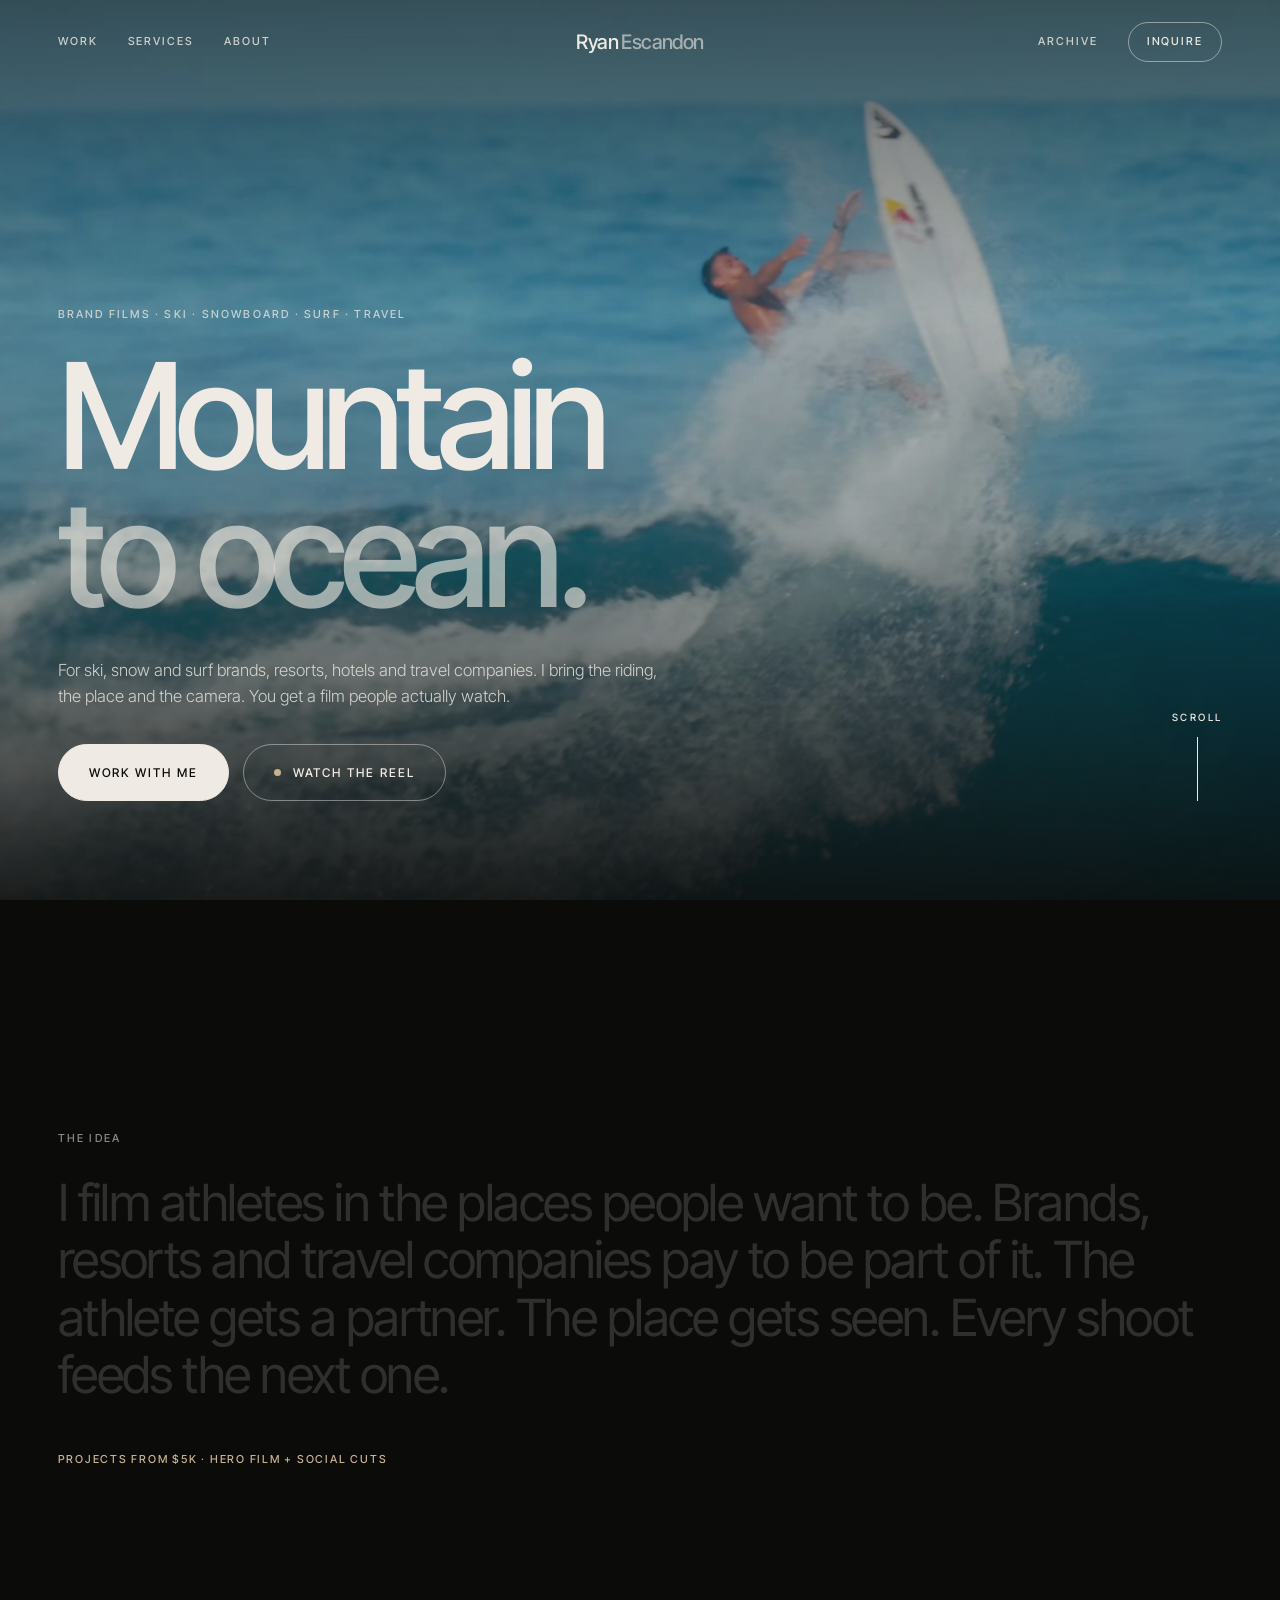
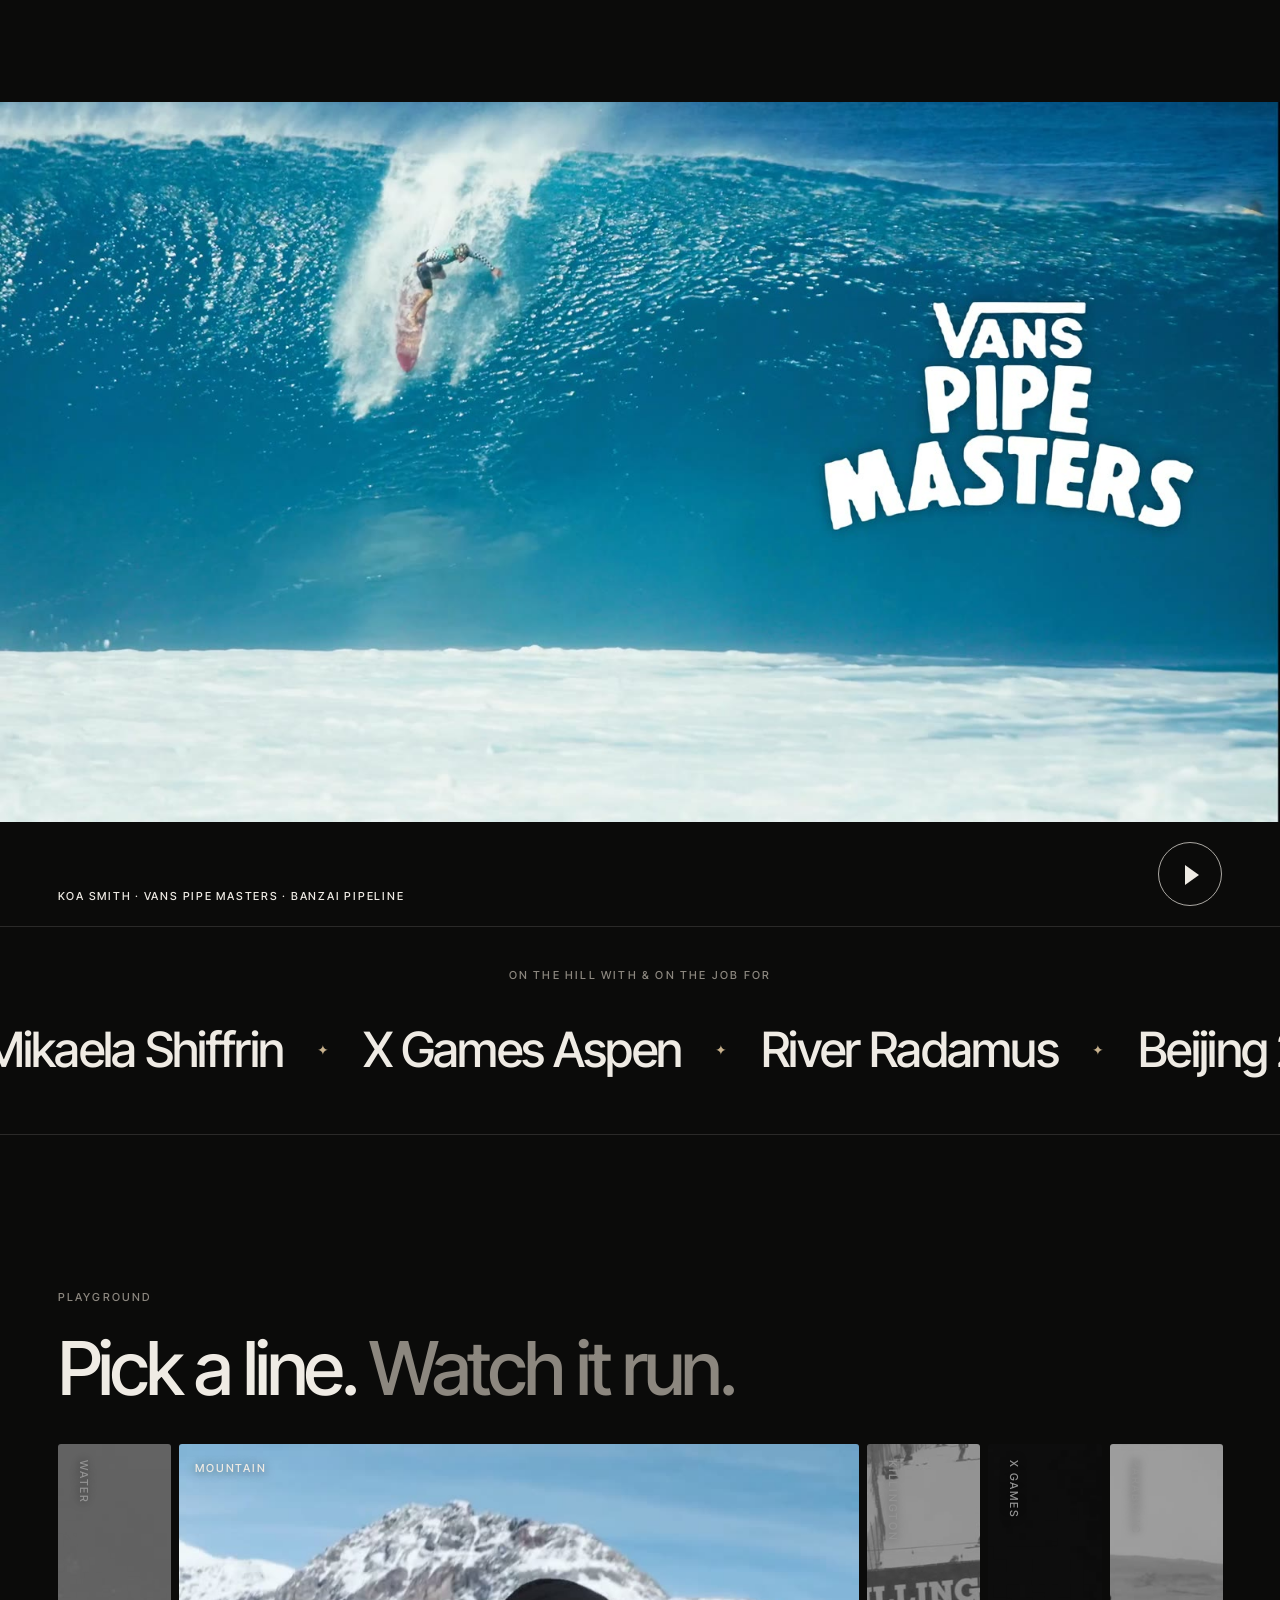
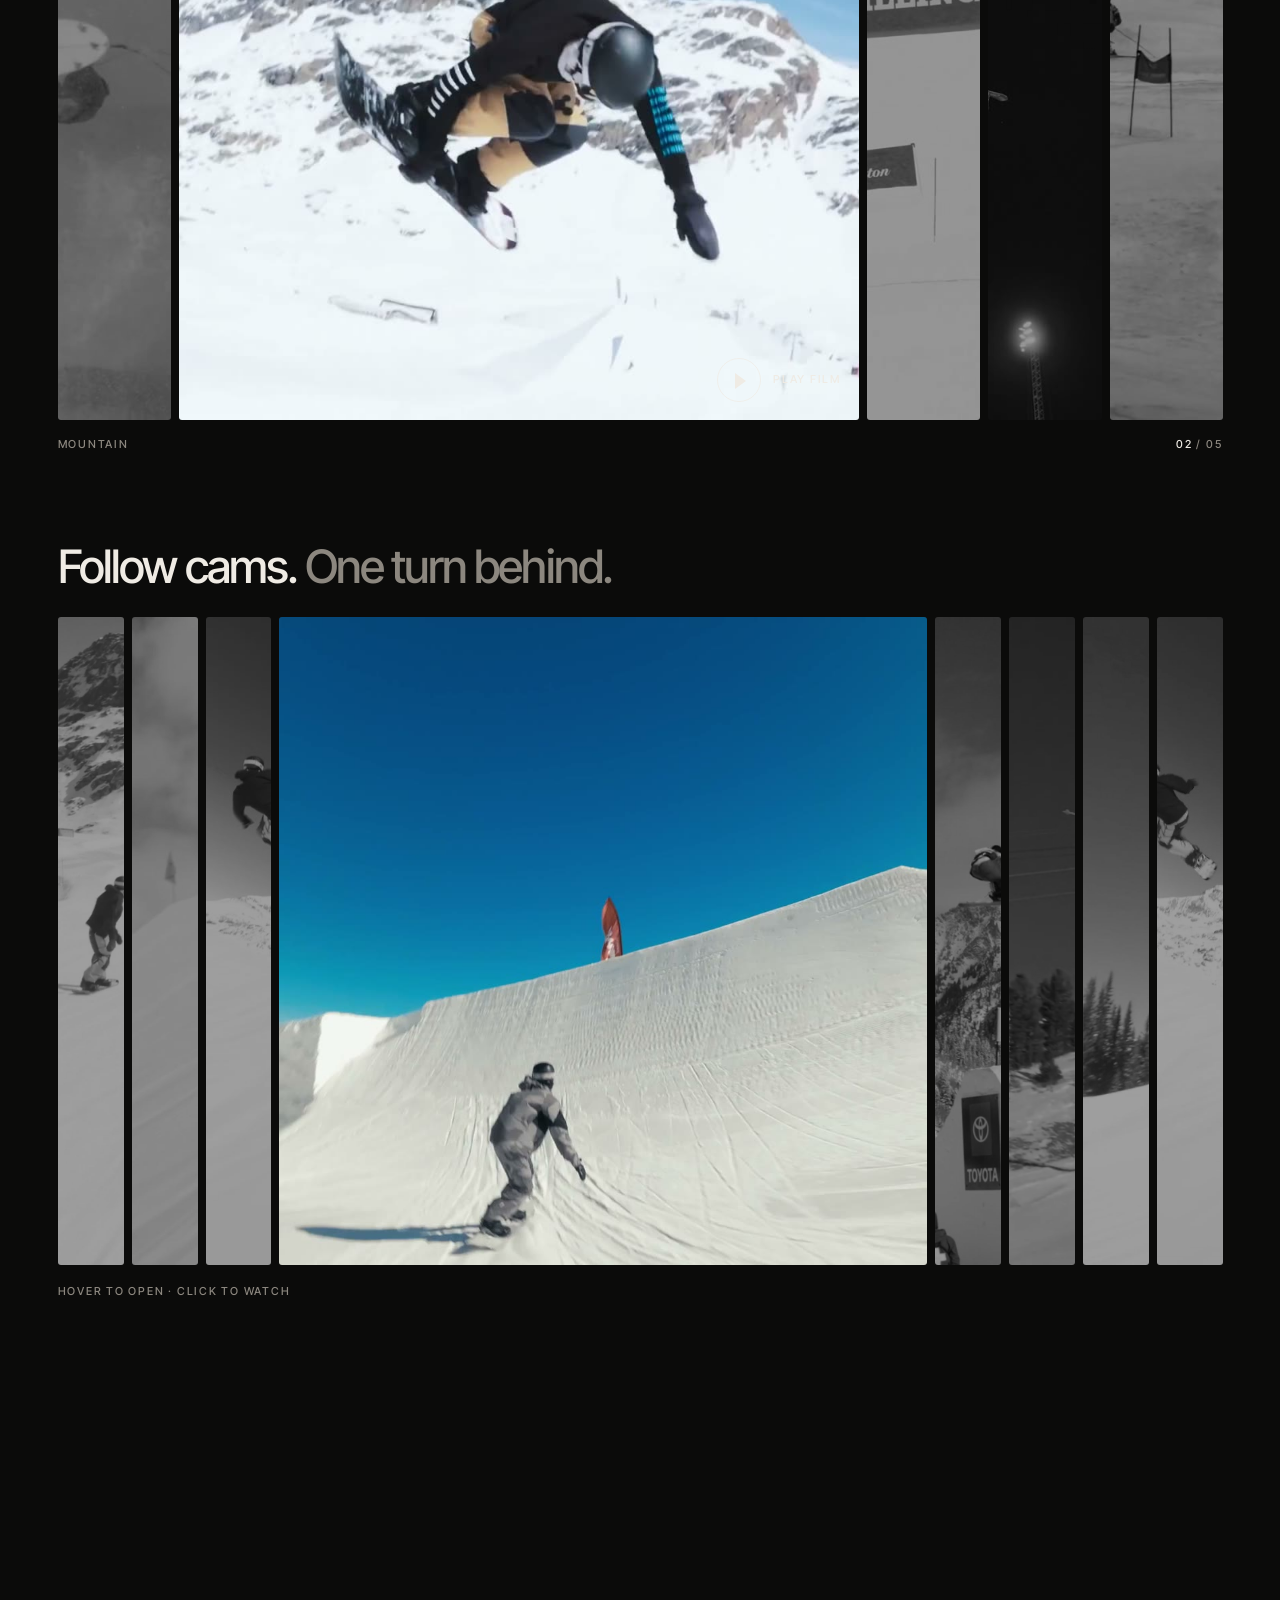
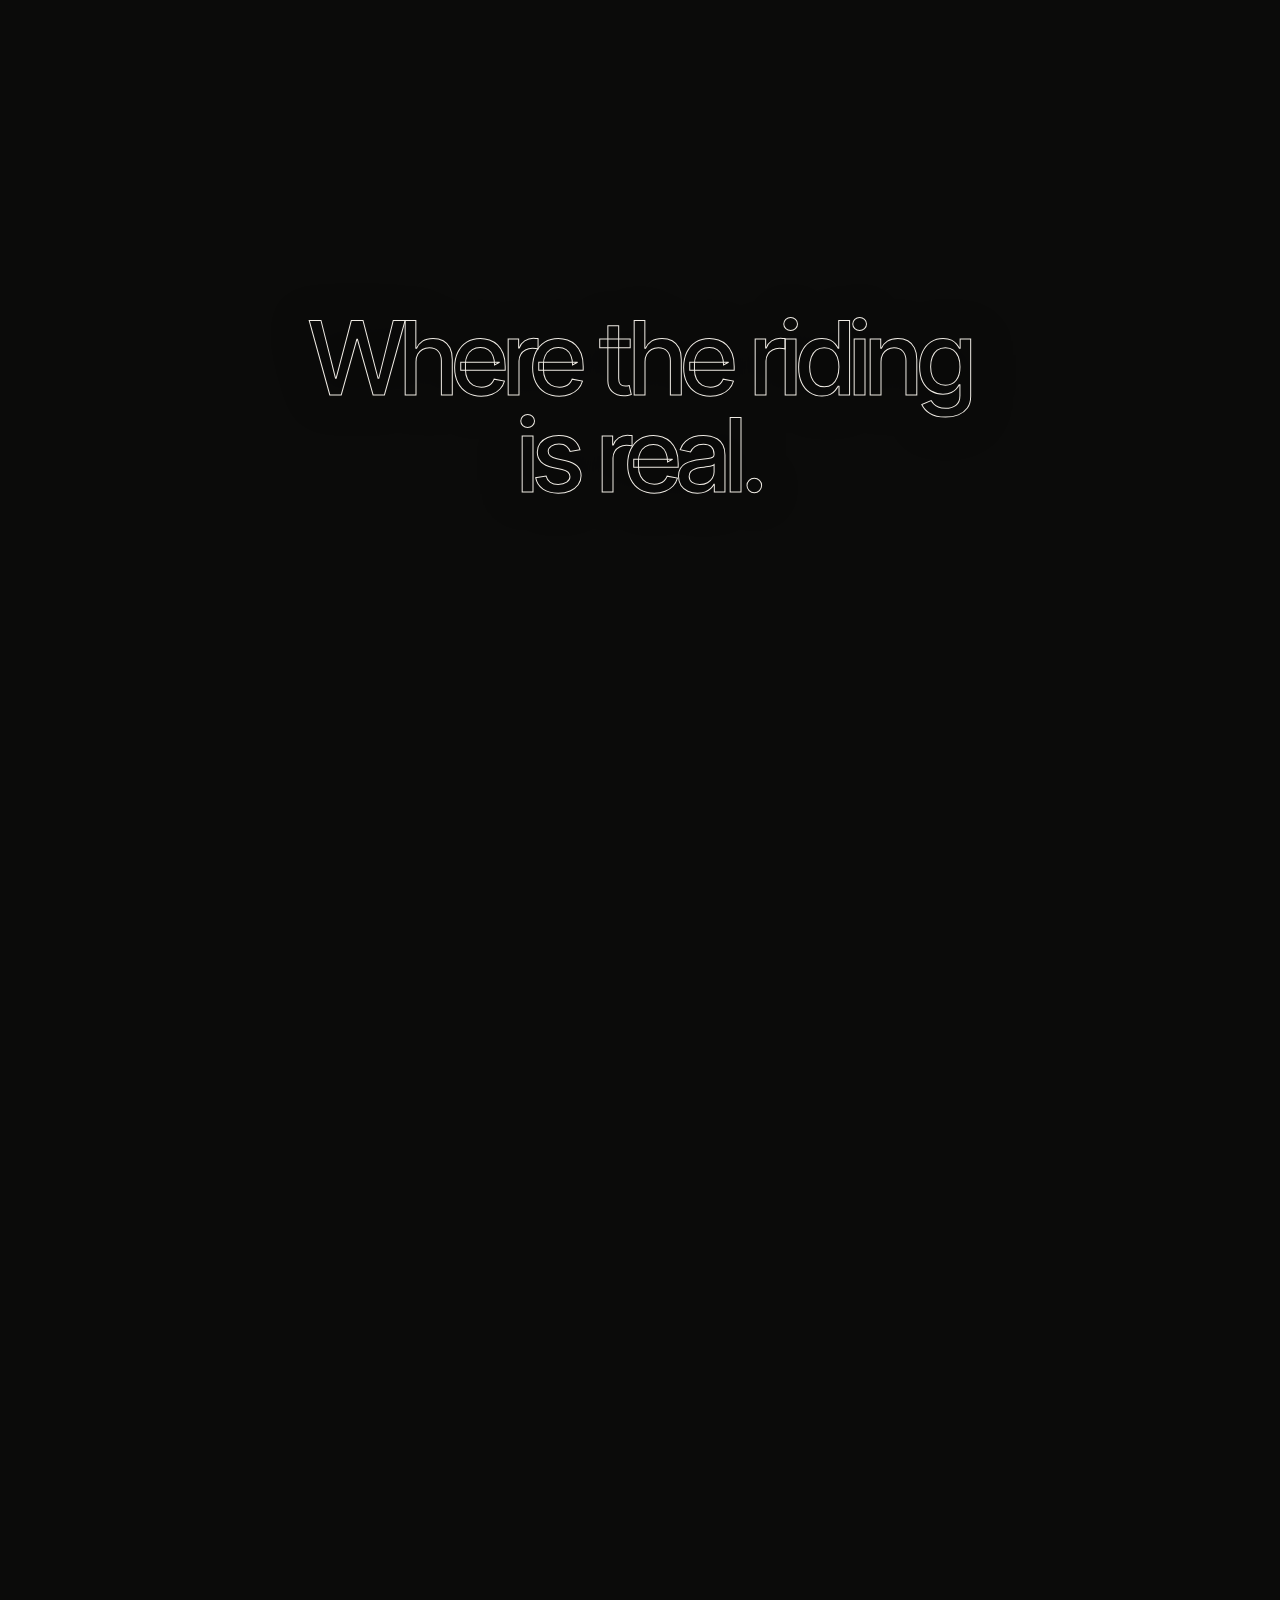
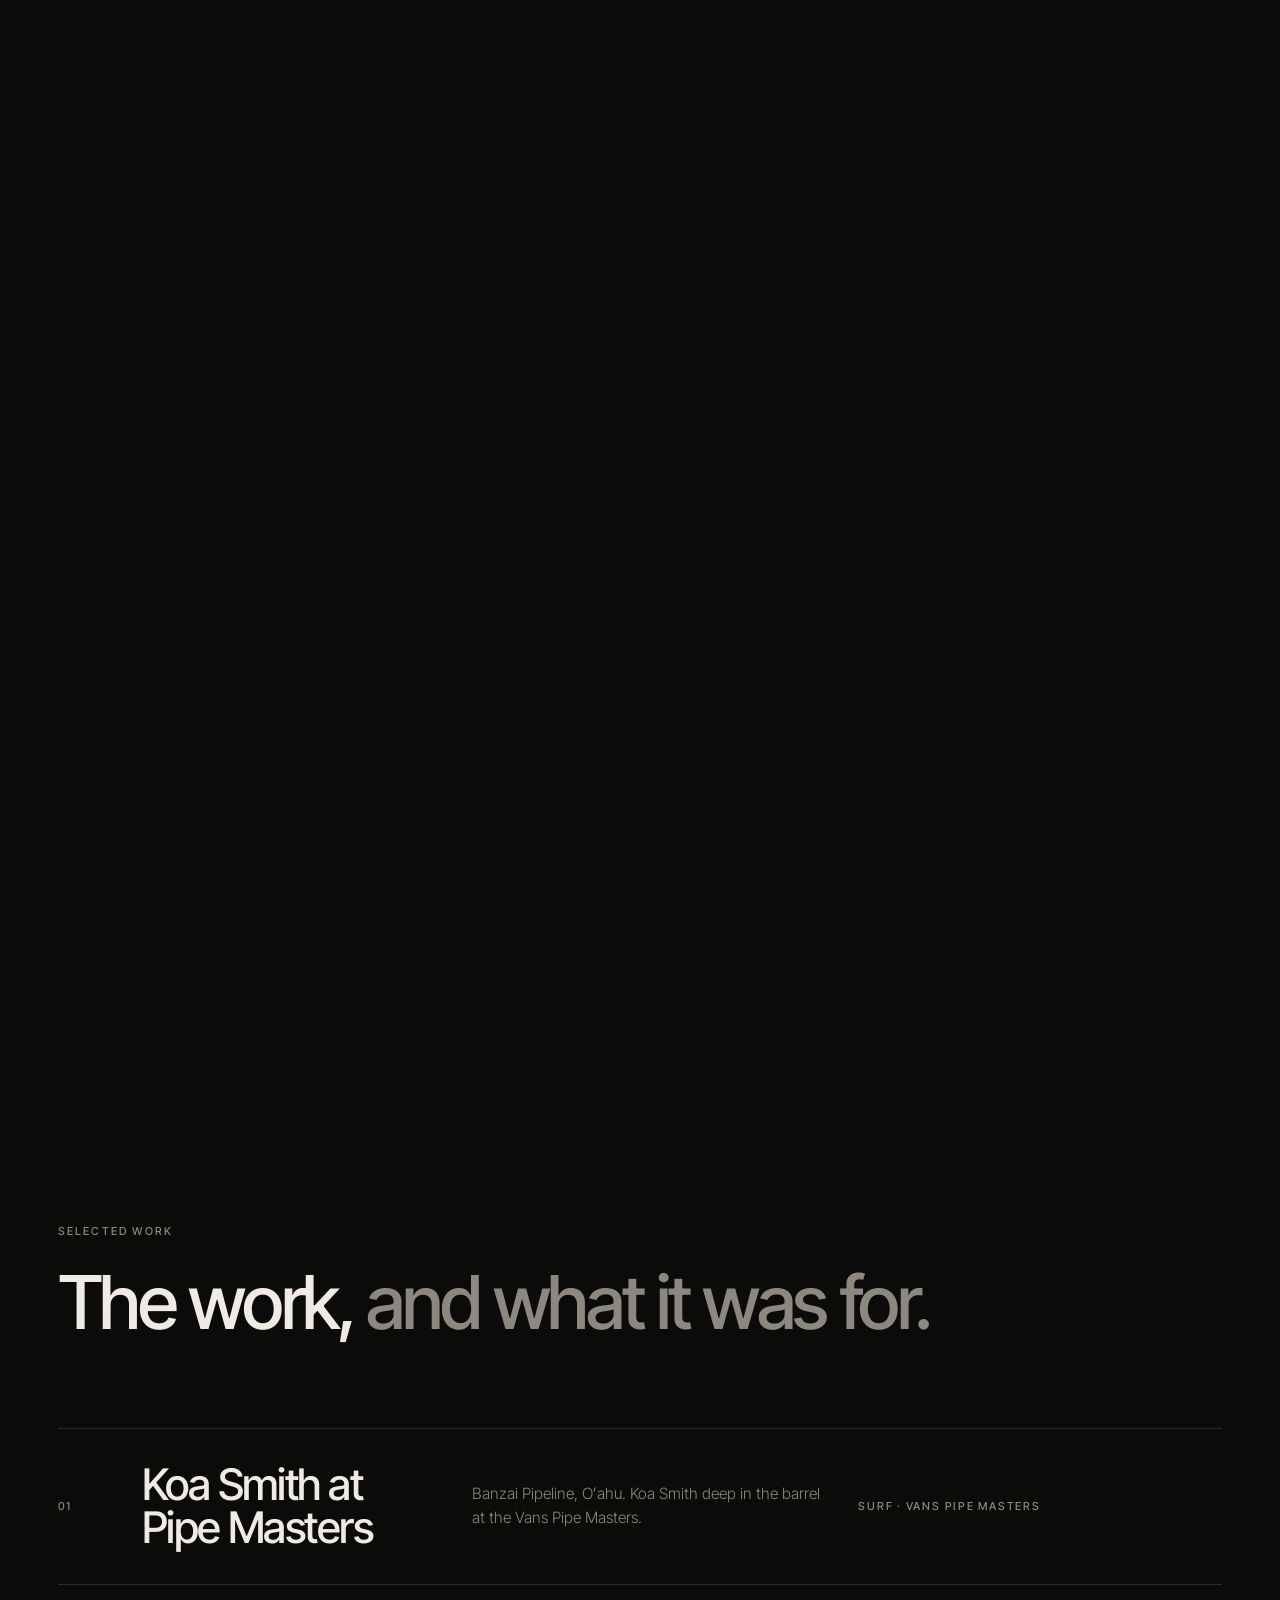
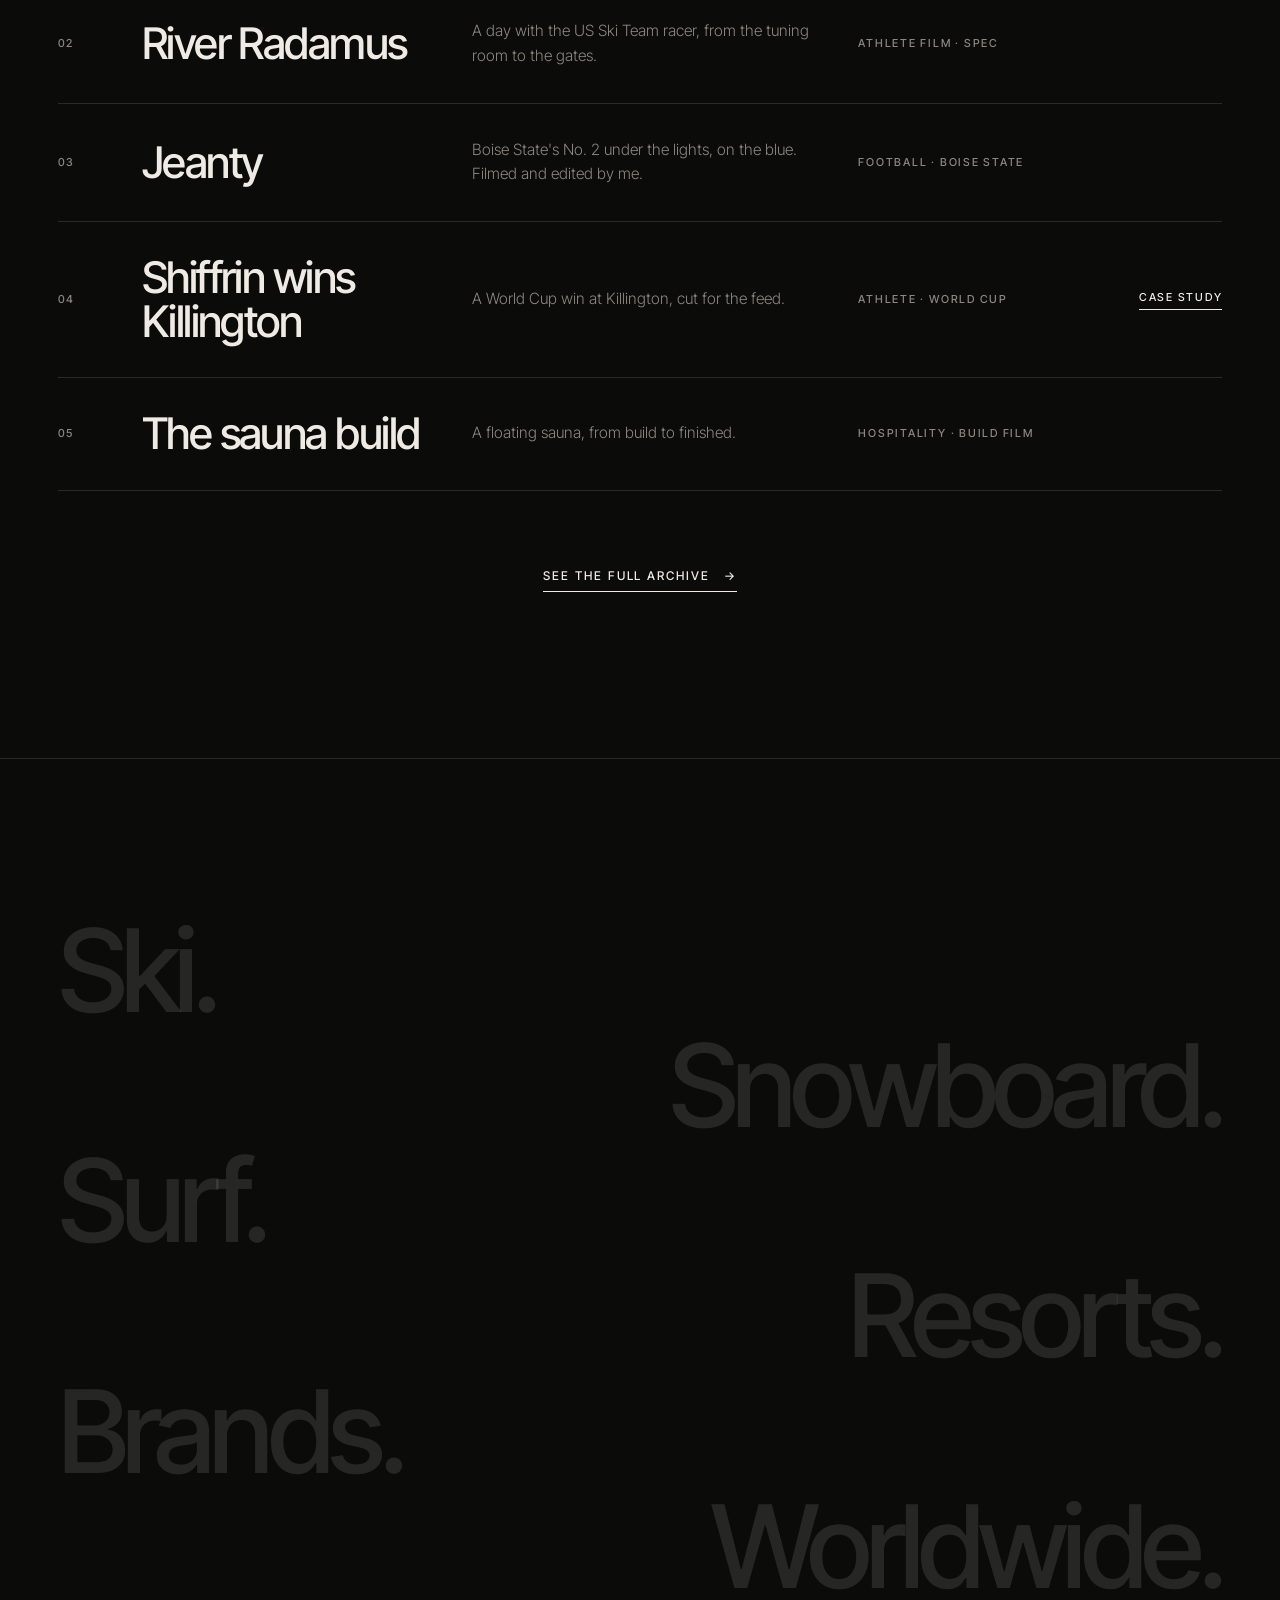
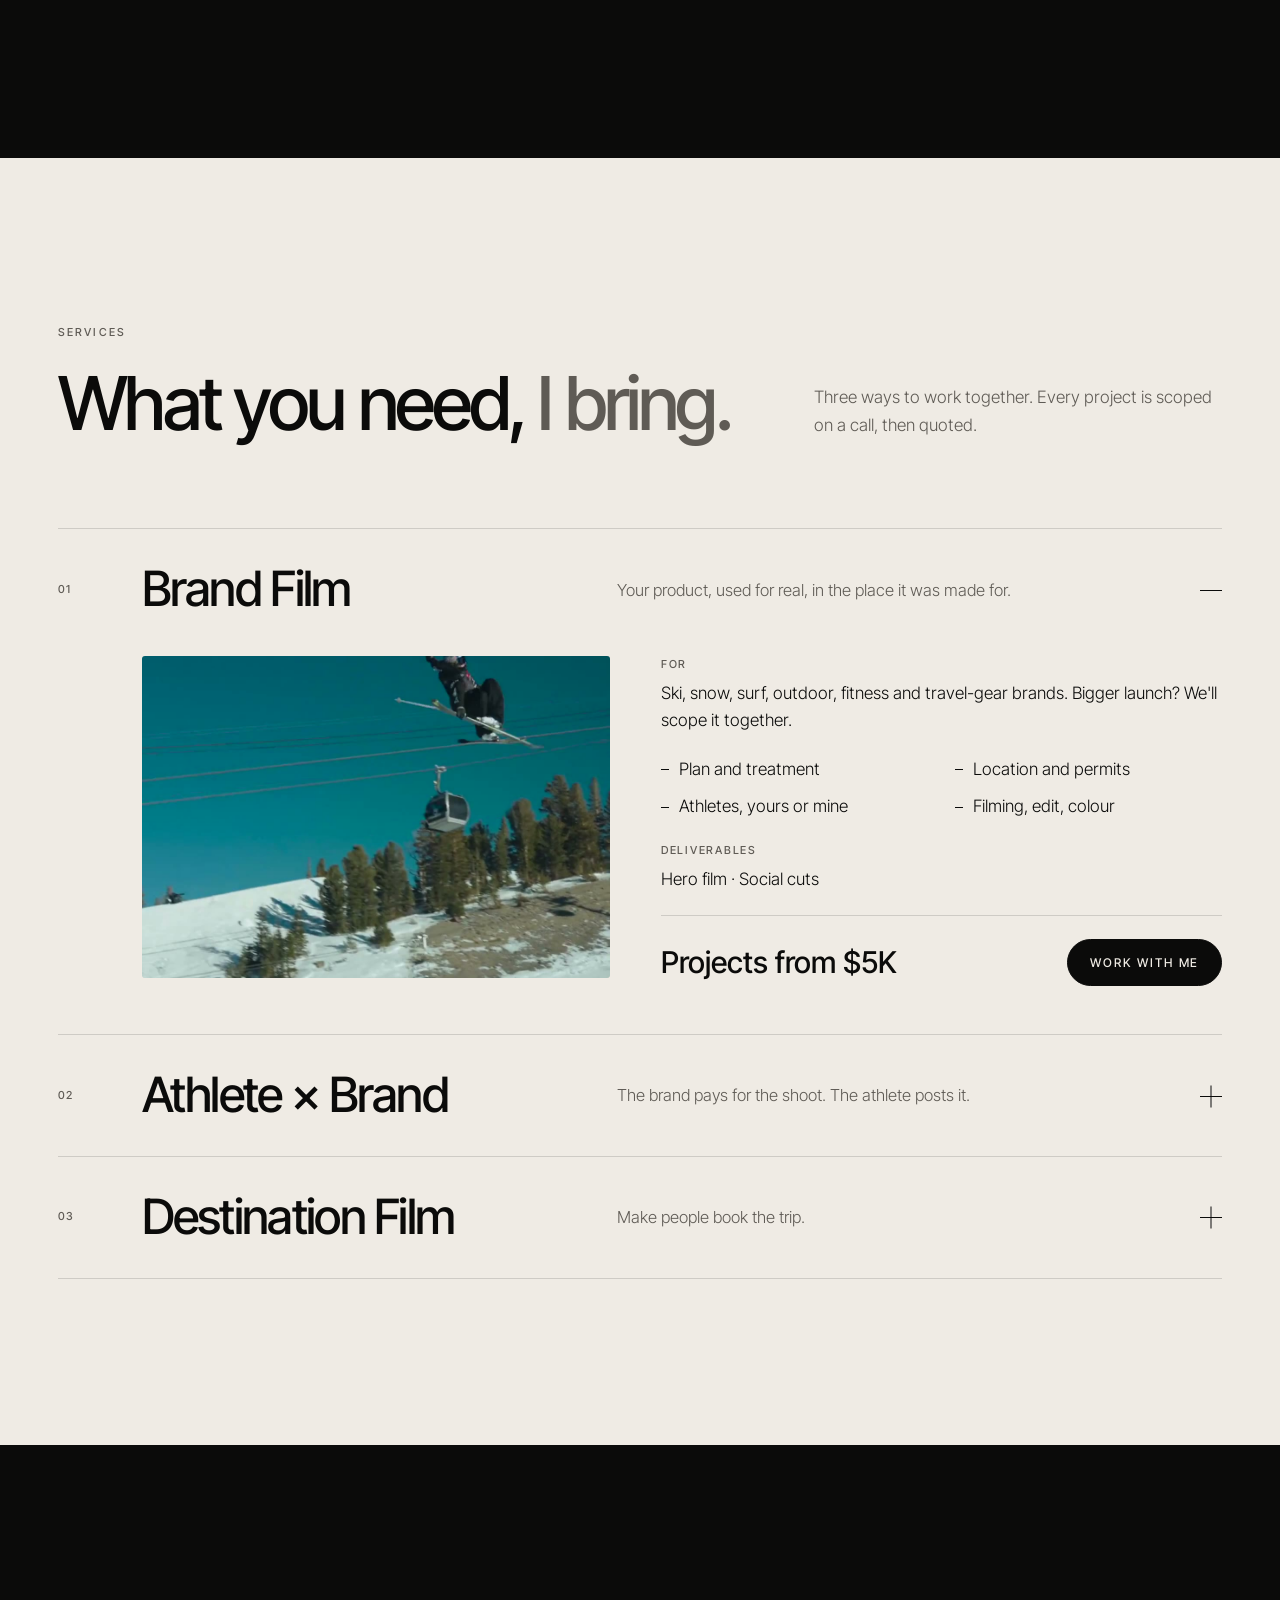
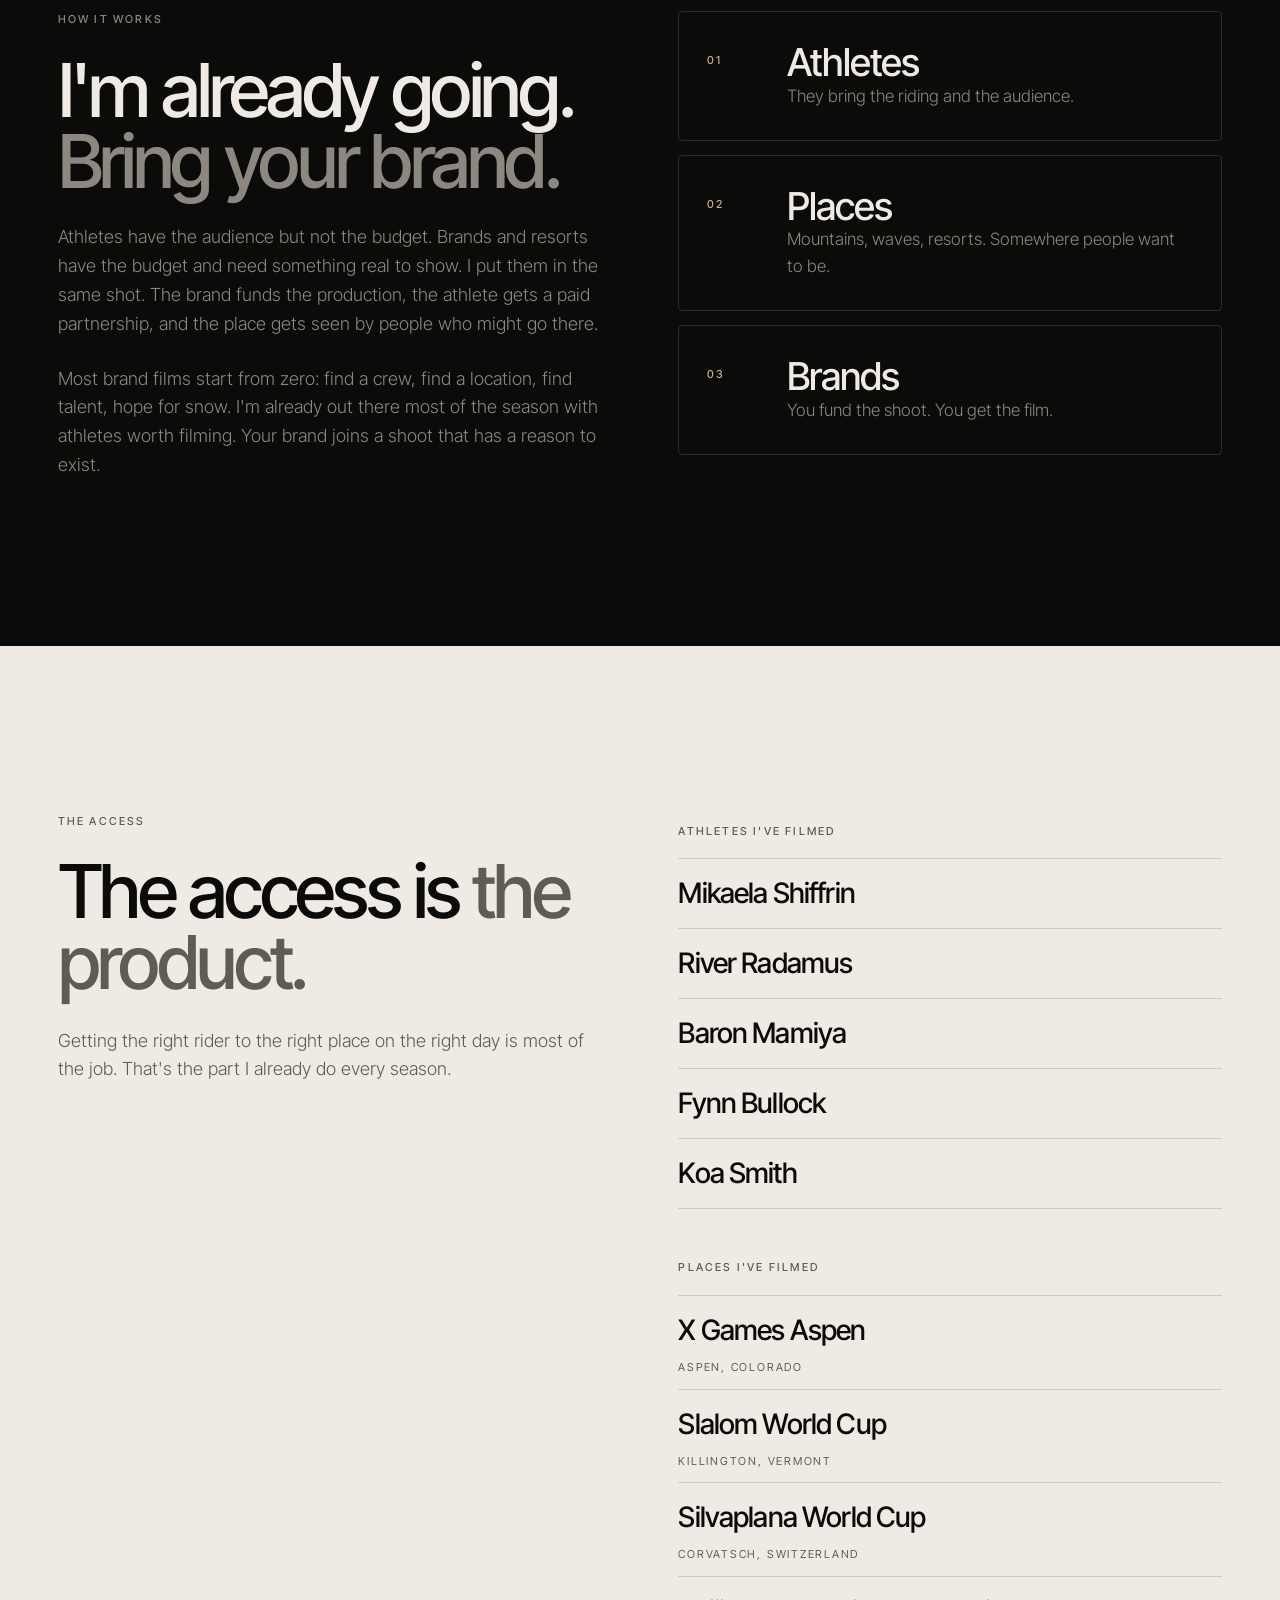
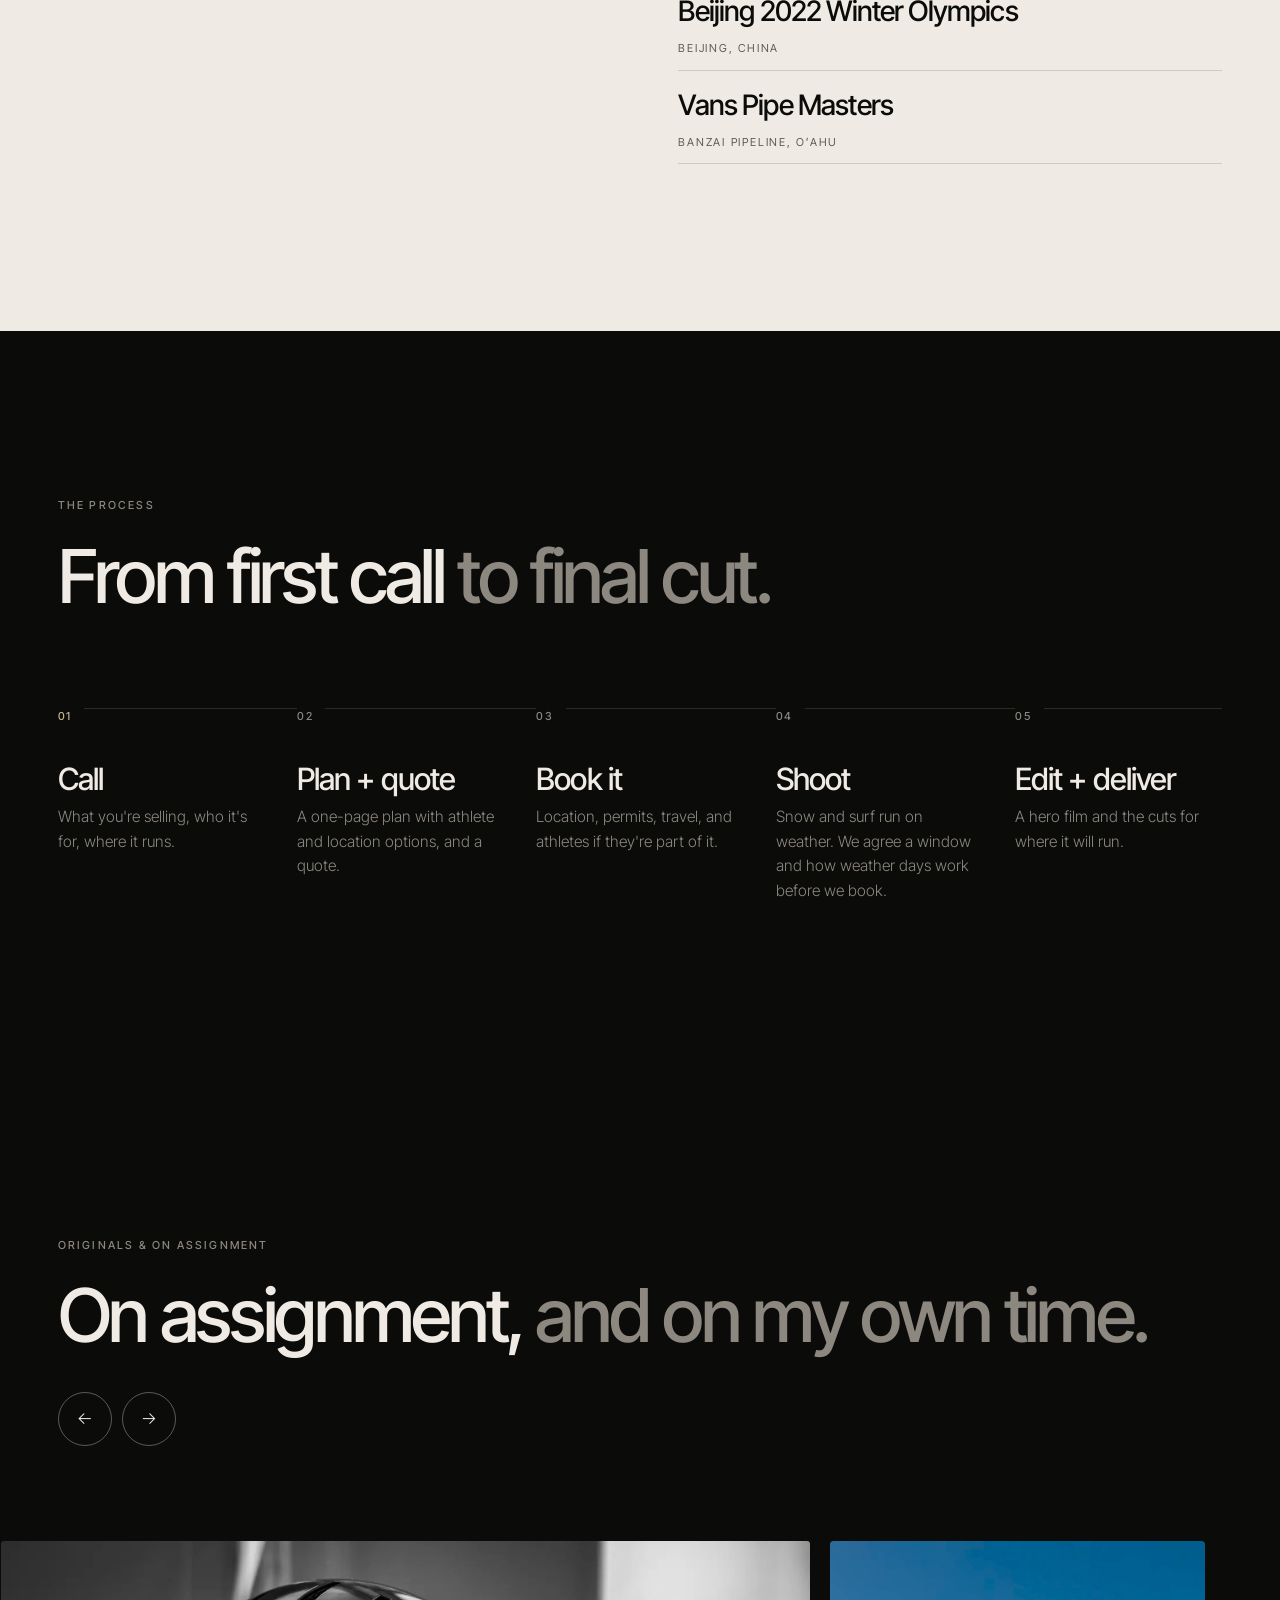
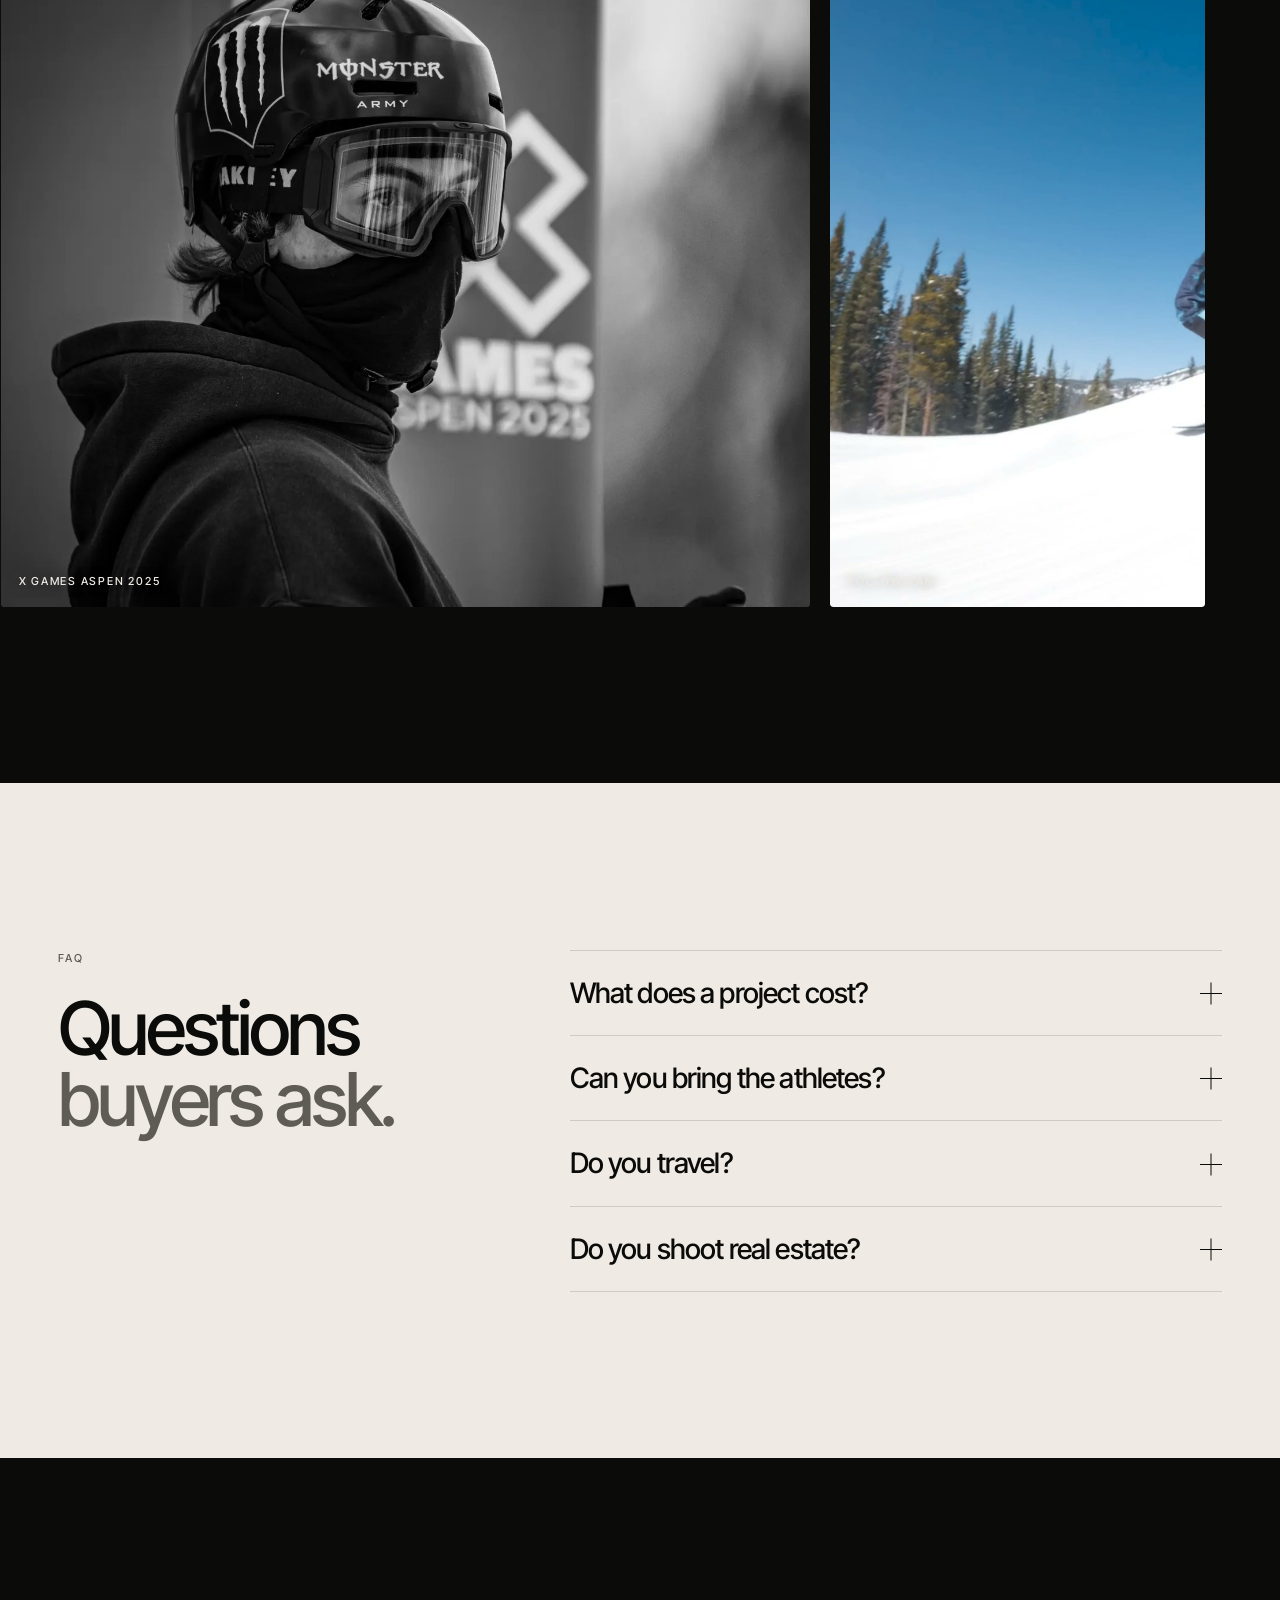
==== commit cccc7909: "Full-frame Pipe Masters band, five-film Playground row, clean follow cams Co-Authored-By: Claude Opu" ====
--- a/index.html
+++ b/index.html
@@ -106,8 +106,8 @@
       <p class="eyebrow">Playground</p>
       <h2 class="display" id="pgTitle">Pick a line. <em>Watch it run.</em></h2>
     </div>
-    <div class="pg__row pg__row--pipe" id="pgPipe" role="group" aria-label="Koa Smith at Pipe Masters"></div>
-    <div class="pg__meta mono"><span>Koa Smith · Vans Pipe Masters · Pipeline</span><span class="pg__count" id="pgCount"><b>03</b> / 04</span></div>
+    <div class="pg__row pg__row--pipe" id="pgPipe" role="group" aria-label="Films"></div>
+    <div class="pg__meta mono"><span id="pgNow">Mountain</span><span class="pg__count" id="pgCount"><b>02</b> / 05</span></div>
     <h3 class="pg__sub">Follow cams. <em>One turn behind.</em></h3>
     <div class="pg__row pg__row--cams" id="pgCams" role="group" aria-label="Follow cams"></div>
     <p class="pg__hint mono" id="pgHint"></p>
--- a/css/style.css
+++ b/css/style.css
@@ -564,10 +564,11 @@
 /* ==========================================================
    PIPE MASTERS BAND (full-bleed background film)
    ========================================================== */
-.bgfilm { position: relative; height: 92vh; min-height: 520px; overflow: hidden; background: var(--black-2); }
-.bgfilm__video { position: absolute; inset: 0; width: 100%; height: 100%; object-fit: cover; transform: scale(calc(1.12 - var(--bp, 0) * .12)); will-change: transform; }
-.bgfilm__veil { position: absolute; inset: 0; background: linear-gradient(180deg, var(--black) 0%, rgba(11,11,10,0) 18%, rgba(11,11,10,0) 70%, rgba(11,11,10,.75) 100%); pointer-events: none; }
-.bgfilm__play { position: absolute; inset: 0; width: 100%; display: flex; align-items: flex-end; justify-content: space-between; gap: 20px; padding: 0 var(--pad) 40px; text-align: left; color: var(--bone); }
+/* the whole 16:9 frame shows (Vans logo + title card included): no crop, no zoom; caption sits under the picture */
+.bgfilm { position: relative; background: var(--black); padding-bottom: 104px; }
+.bgfilm__video { display: block; width: min(100%, calc(88vh * 16 / 9)); aspect-ratio: 16 / 9; margin: 0 auto; object-fit: cover; background: var(--black-2); }
+.bgfilm__veil { display: none; }
+.bgfilm__play { position: absolute; inset: 0; width: 100%; display: flex; align-items: flex-end; justify-content: space-between; gap: 20px; padding: 0 var(--pad) 20px; text-align: left; color: var(--bone); }
 .bgfilm__play i { flex: none; width: 64px; height: 64px; border-radius: 50%; border: 1px solid rgba(239, 235, 228, .7); position: relative; transition: background .5s var(--ease); }
 .bgfilm__play i::after { content: ""; position: absolute; left: 26px; top: 22px; border-left: 14px solid var(--bone); border-top: 10px solid transparent; border-bottom: 10px solid transparent; }
 .bgfilm__play:hover i { background: var(--bone); }
@@ -640,8 +641,8 @@
 .photobox .player__close { position: static; justify-self: end; margin-bottom: 14px; }
 
 @media (max-width: 760px) {
-  .bgfilm { height: 70svh; min-height: 420px; }
-  .bgfilm__play { padding-bottom: 24px; }
+  .bgfilm { padding-bottom: 84px; }
+  .bgfilm__play { padding-bottom: 16px; }
   .bgfilm__play i { width: 52px; height: 52px; }
   .bgfilm__play i::after { left: 20px; top: 16px; }
   .pg__row--pipe { flex-direction: column; height: 76svh; gap: 6px; }
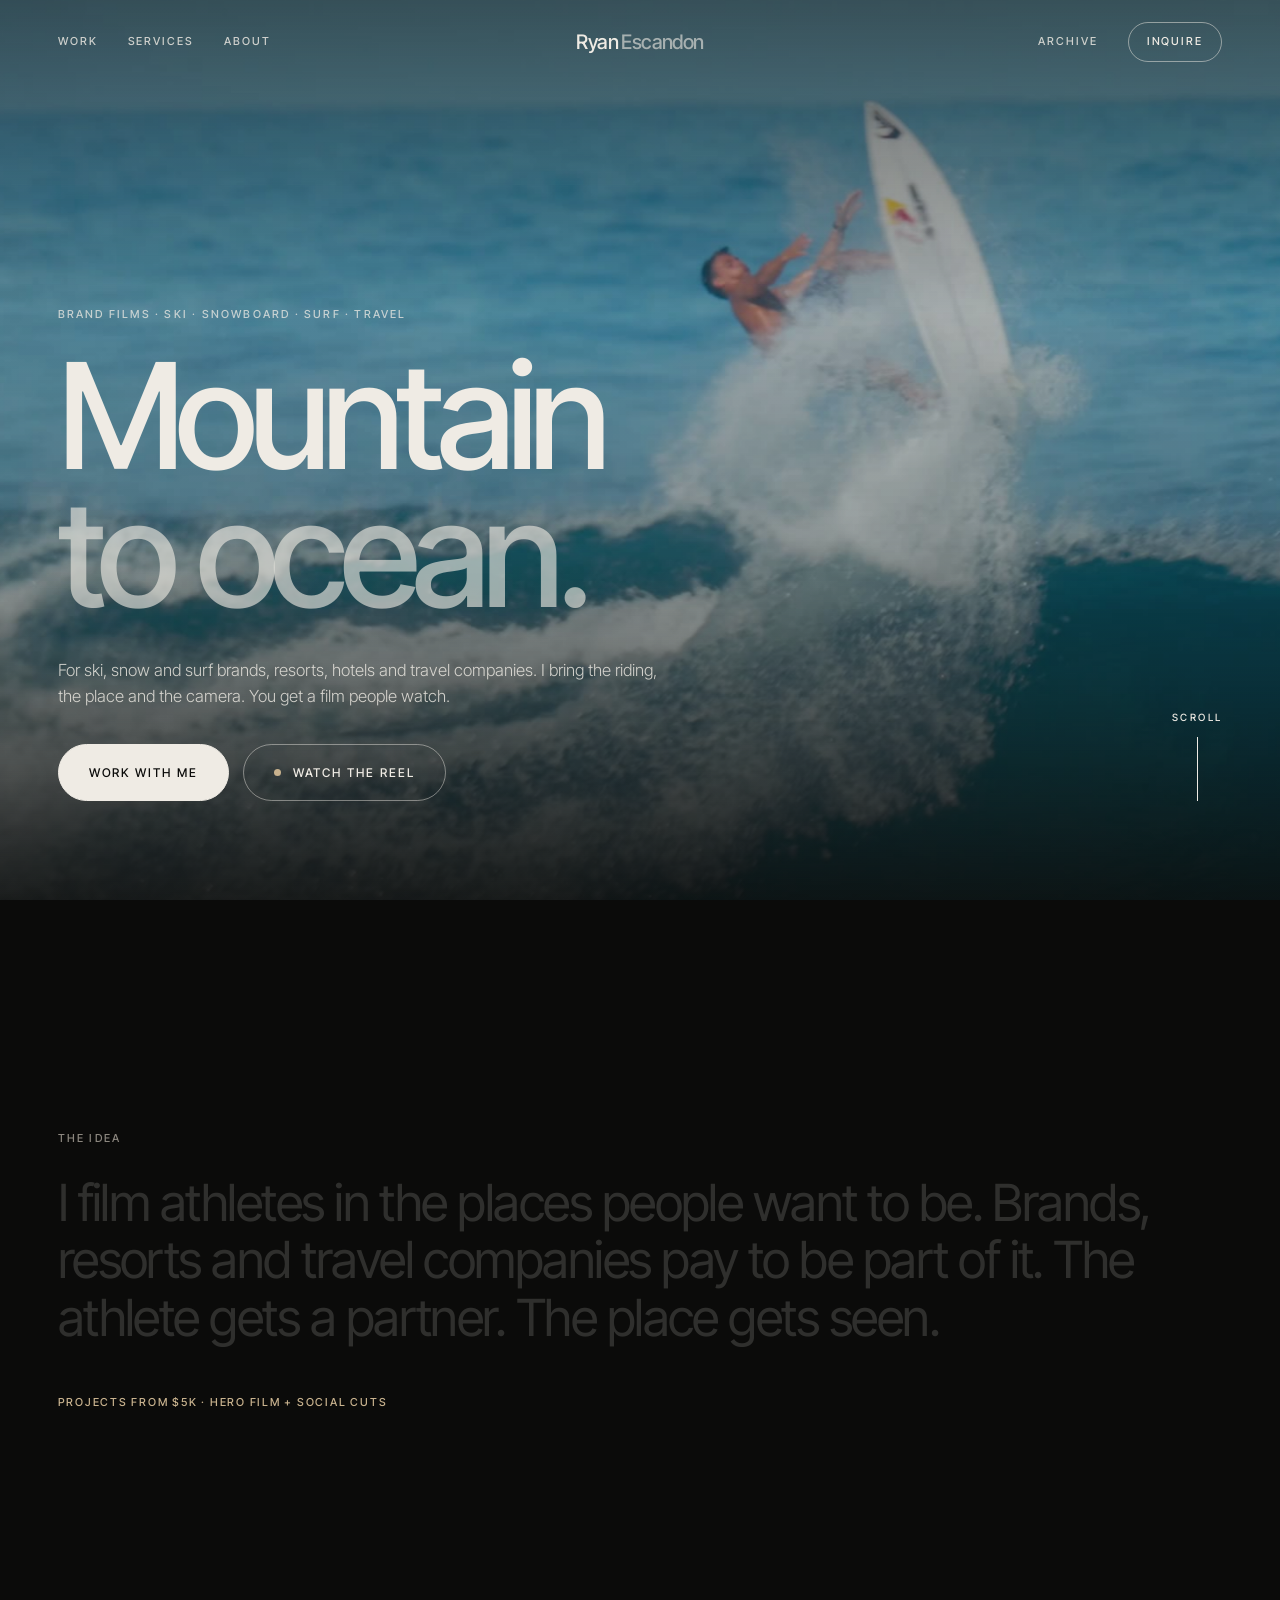
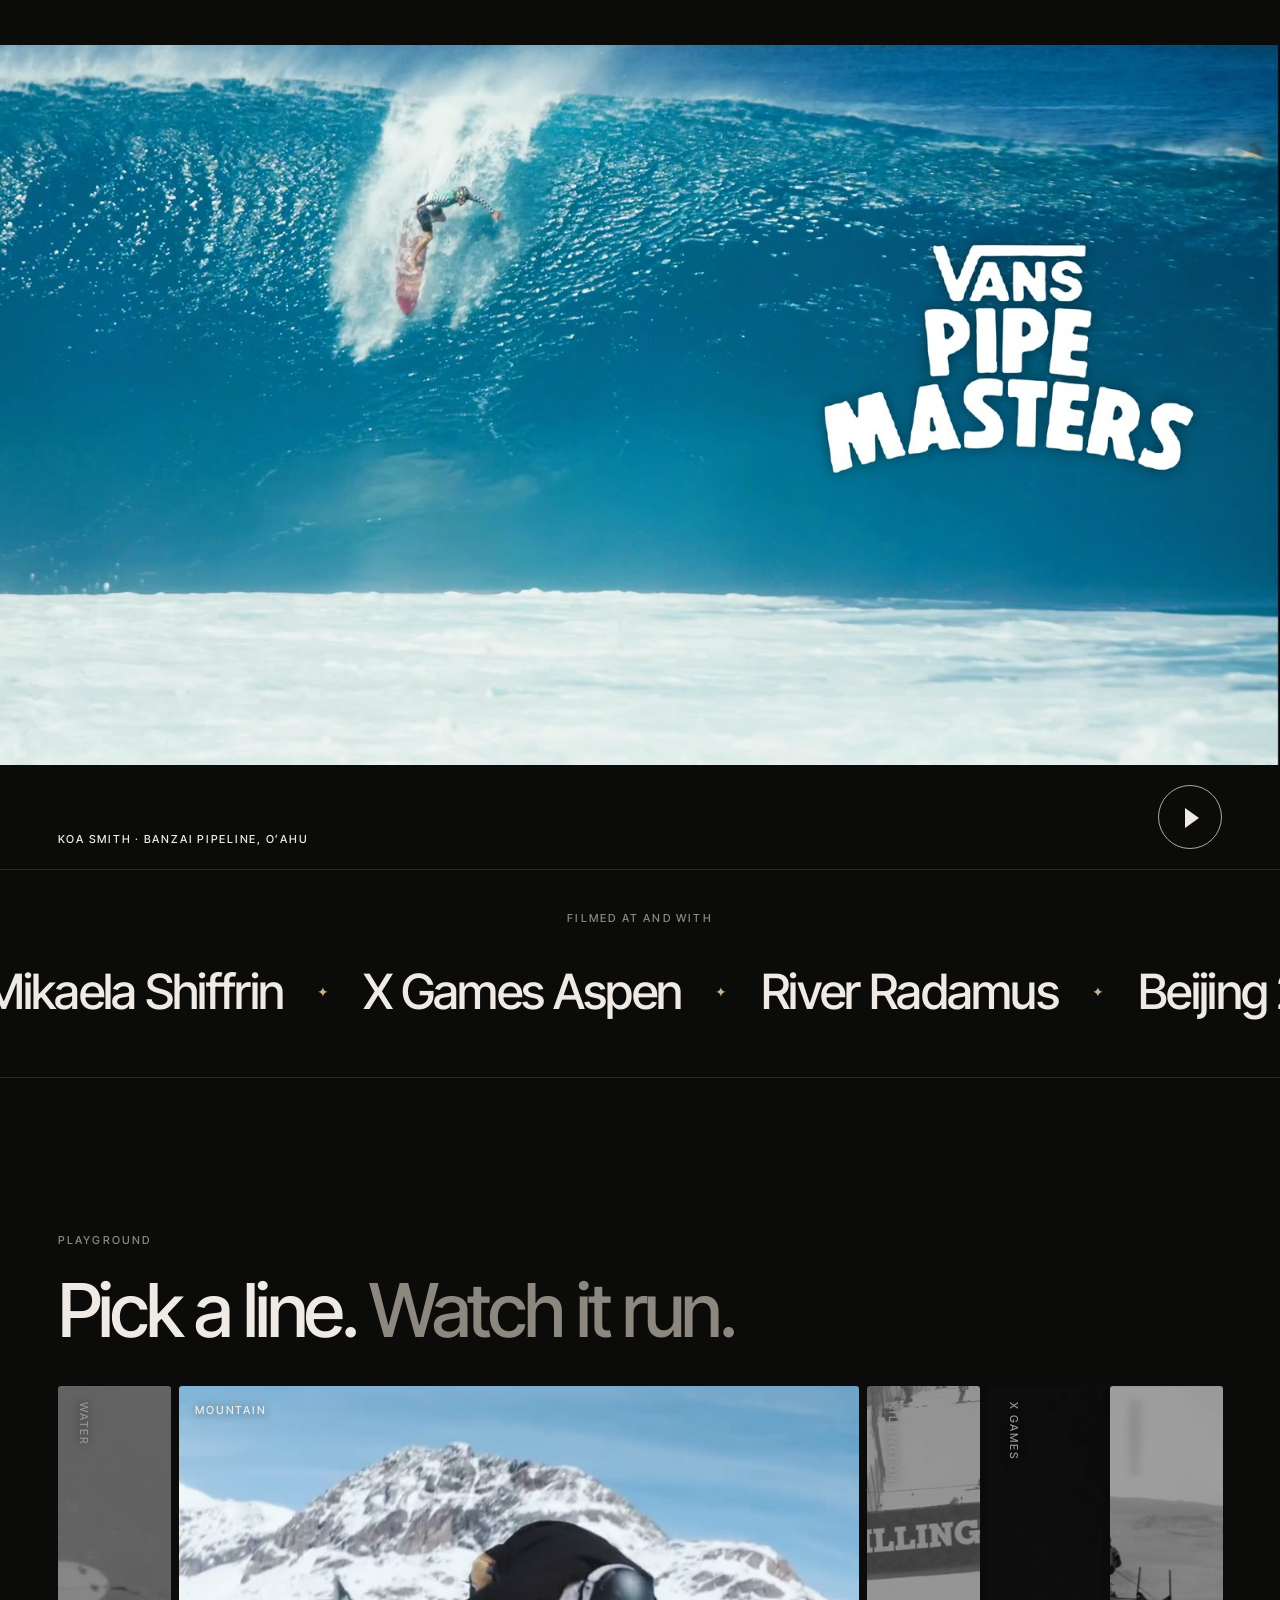
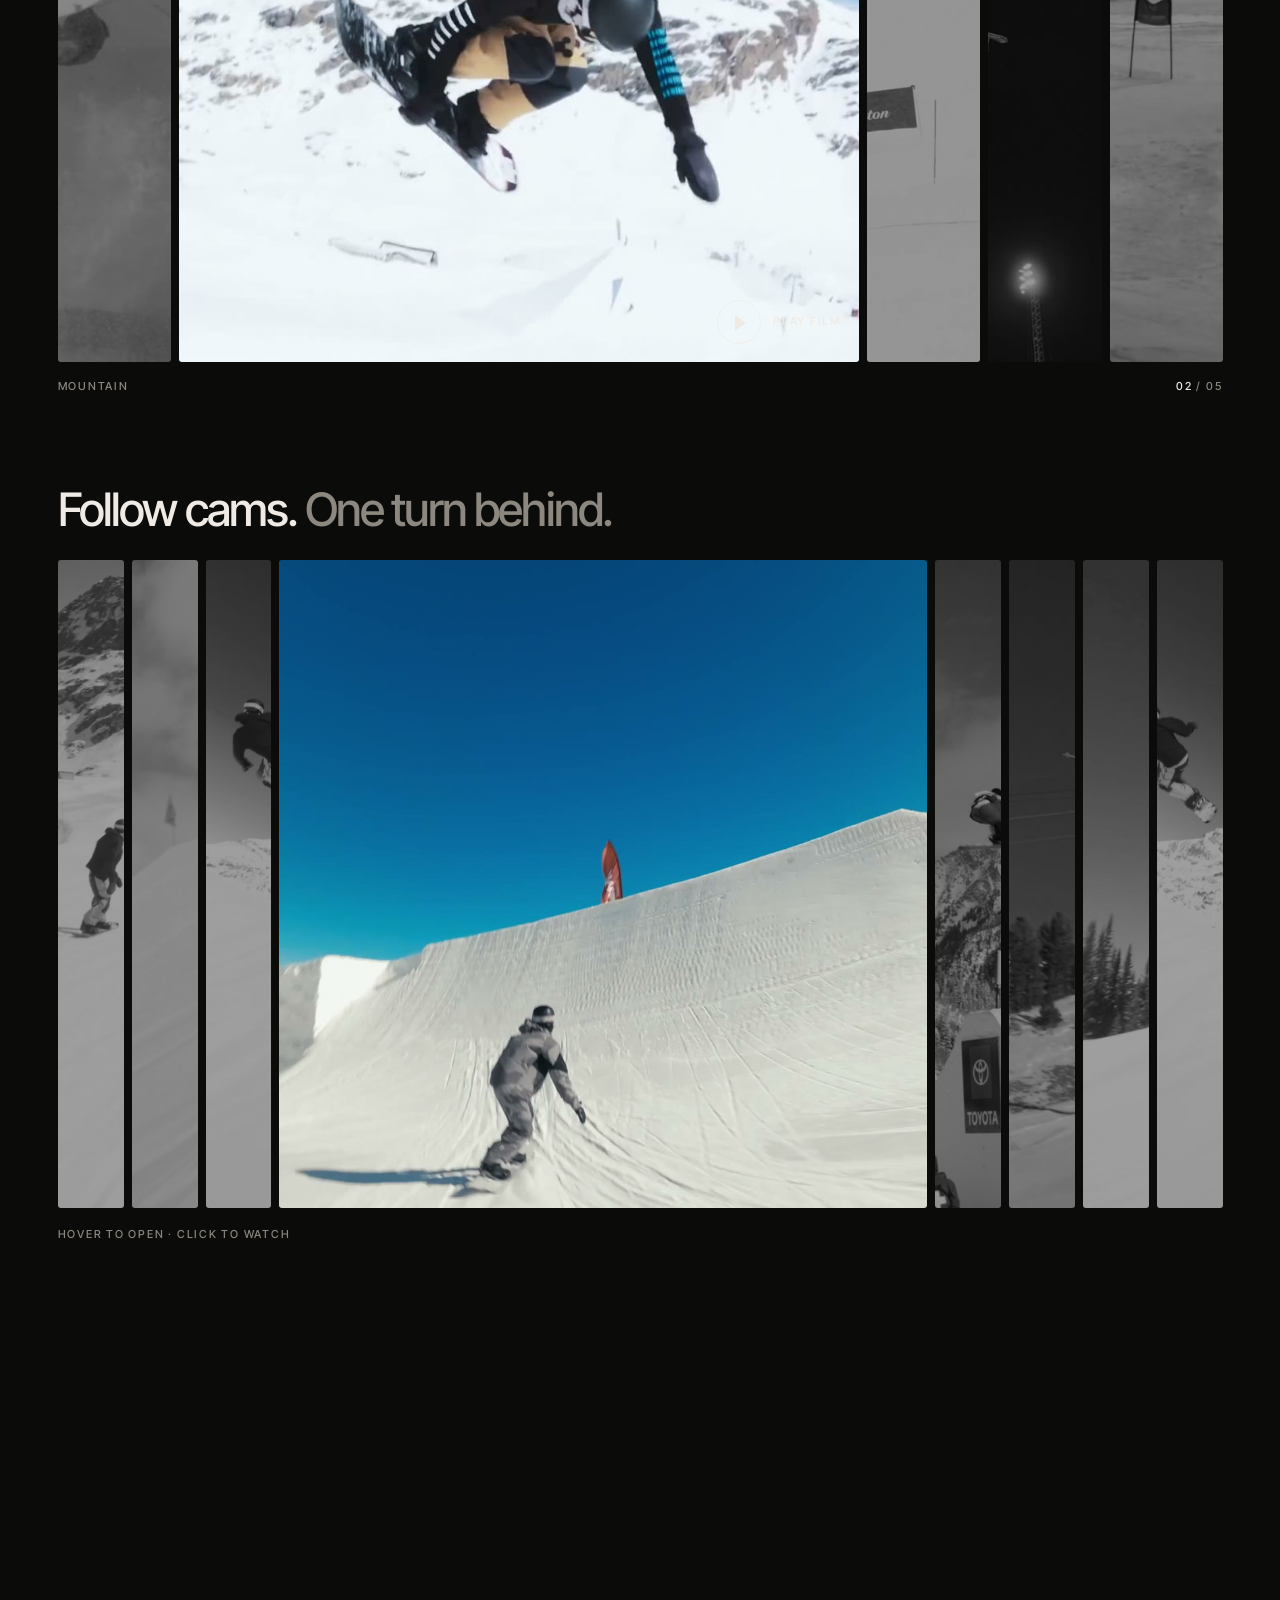
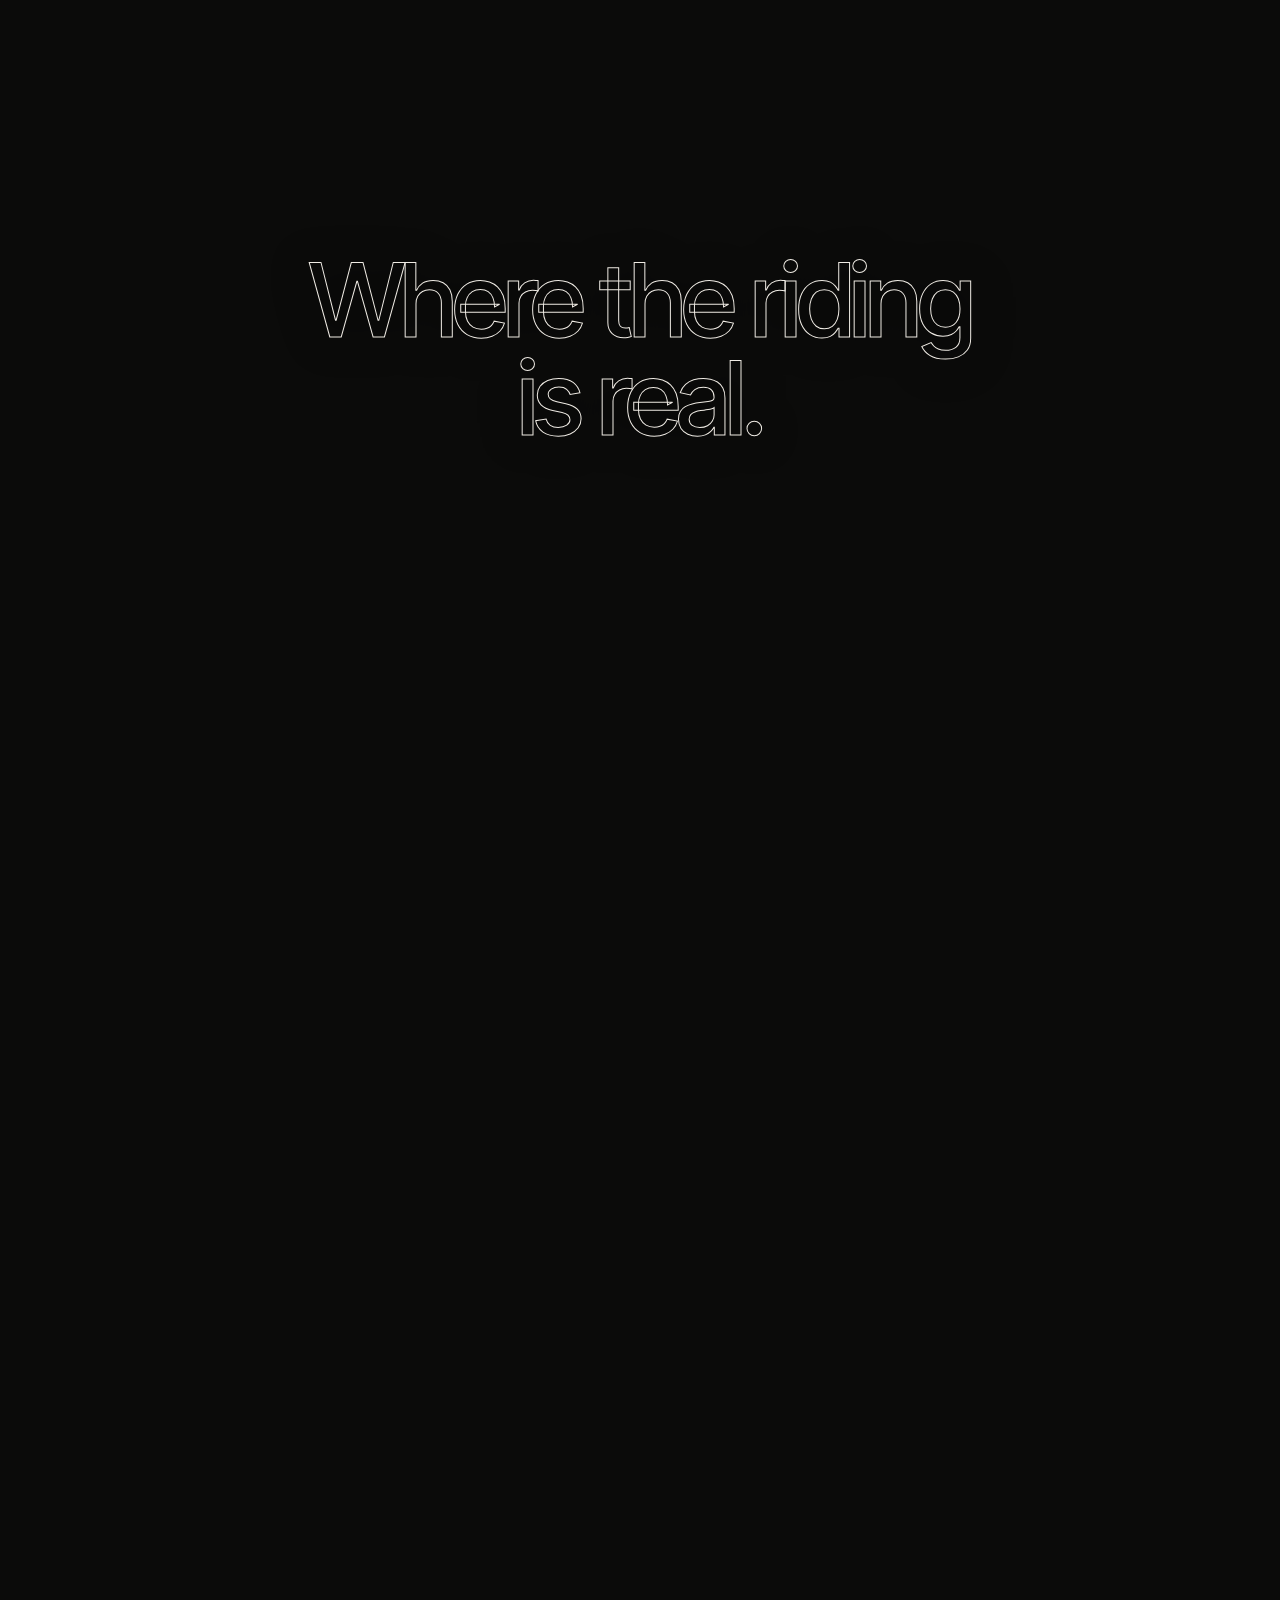
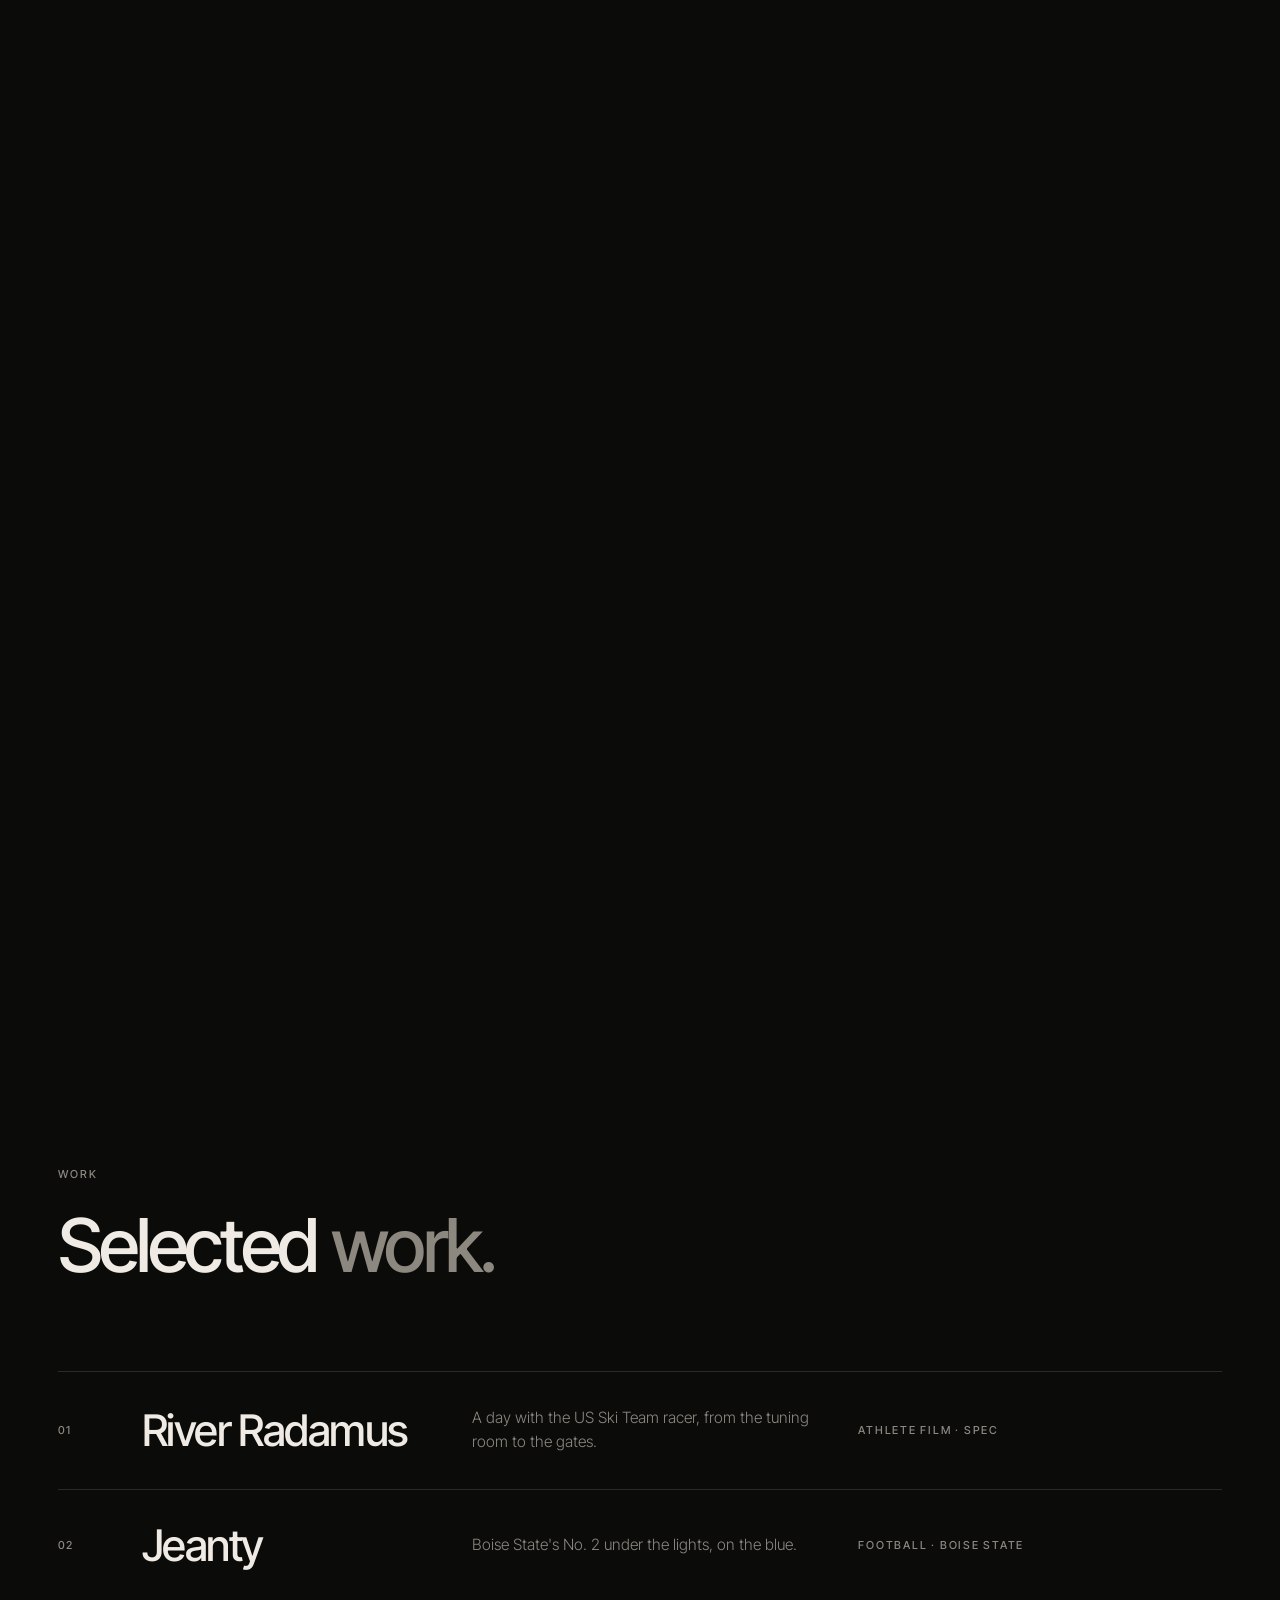
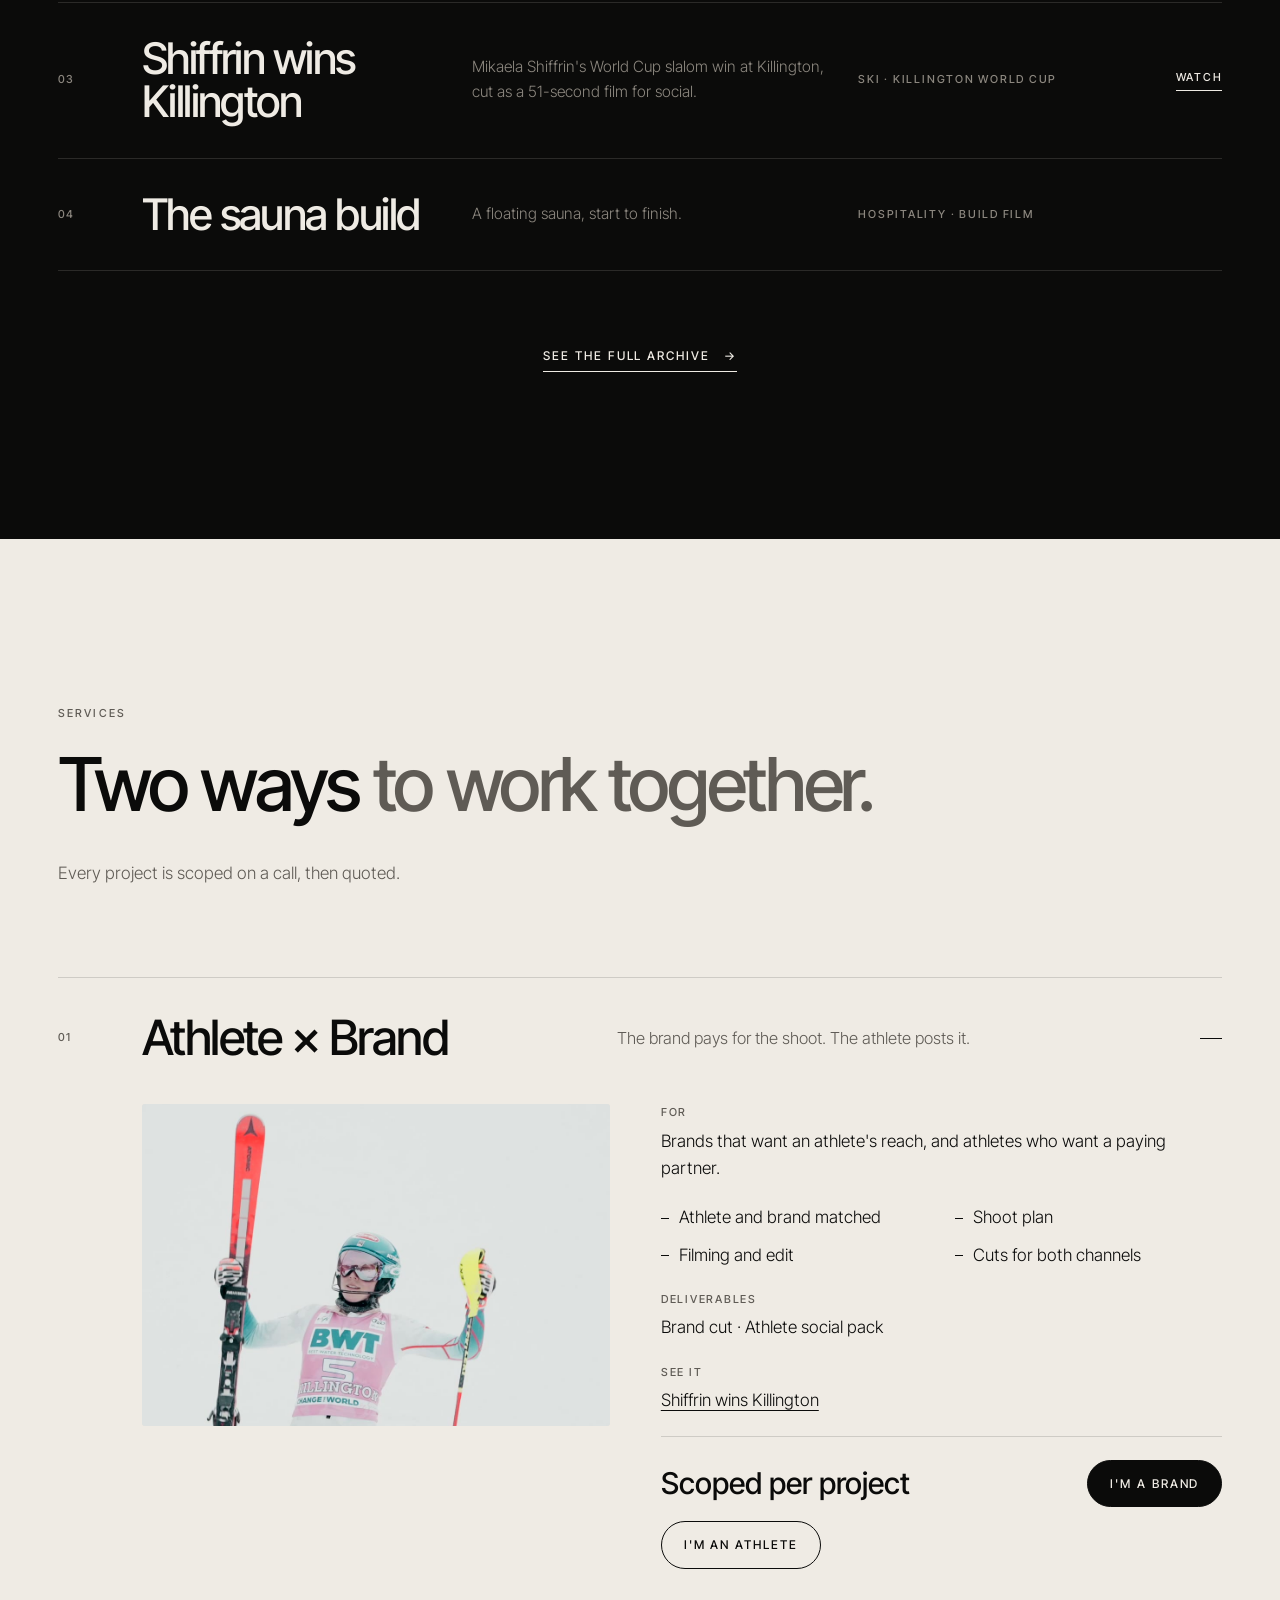
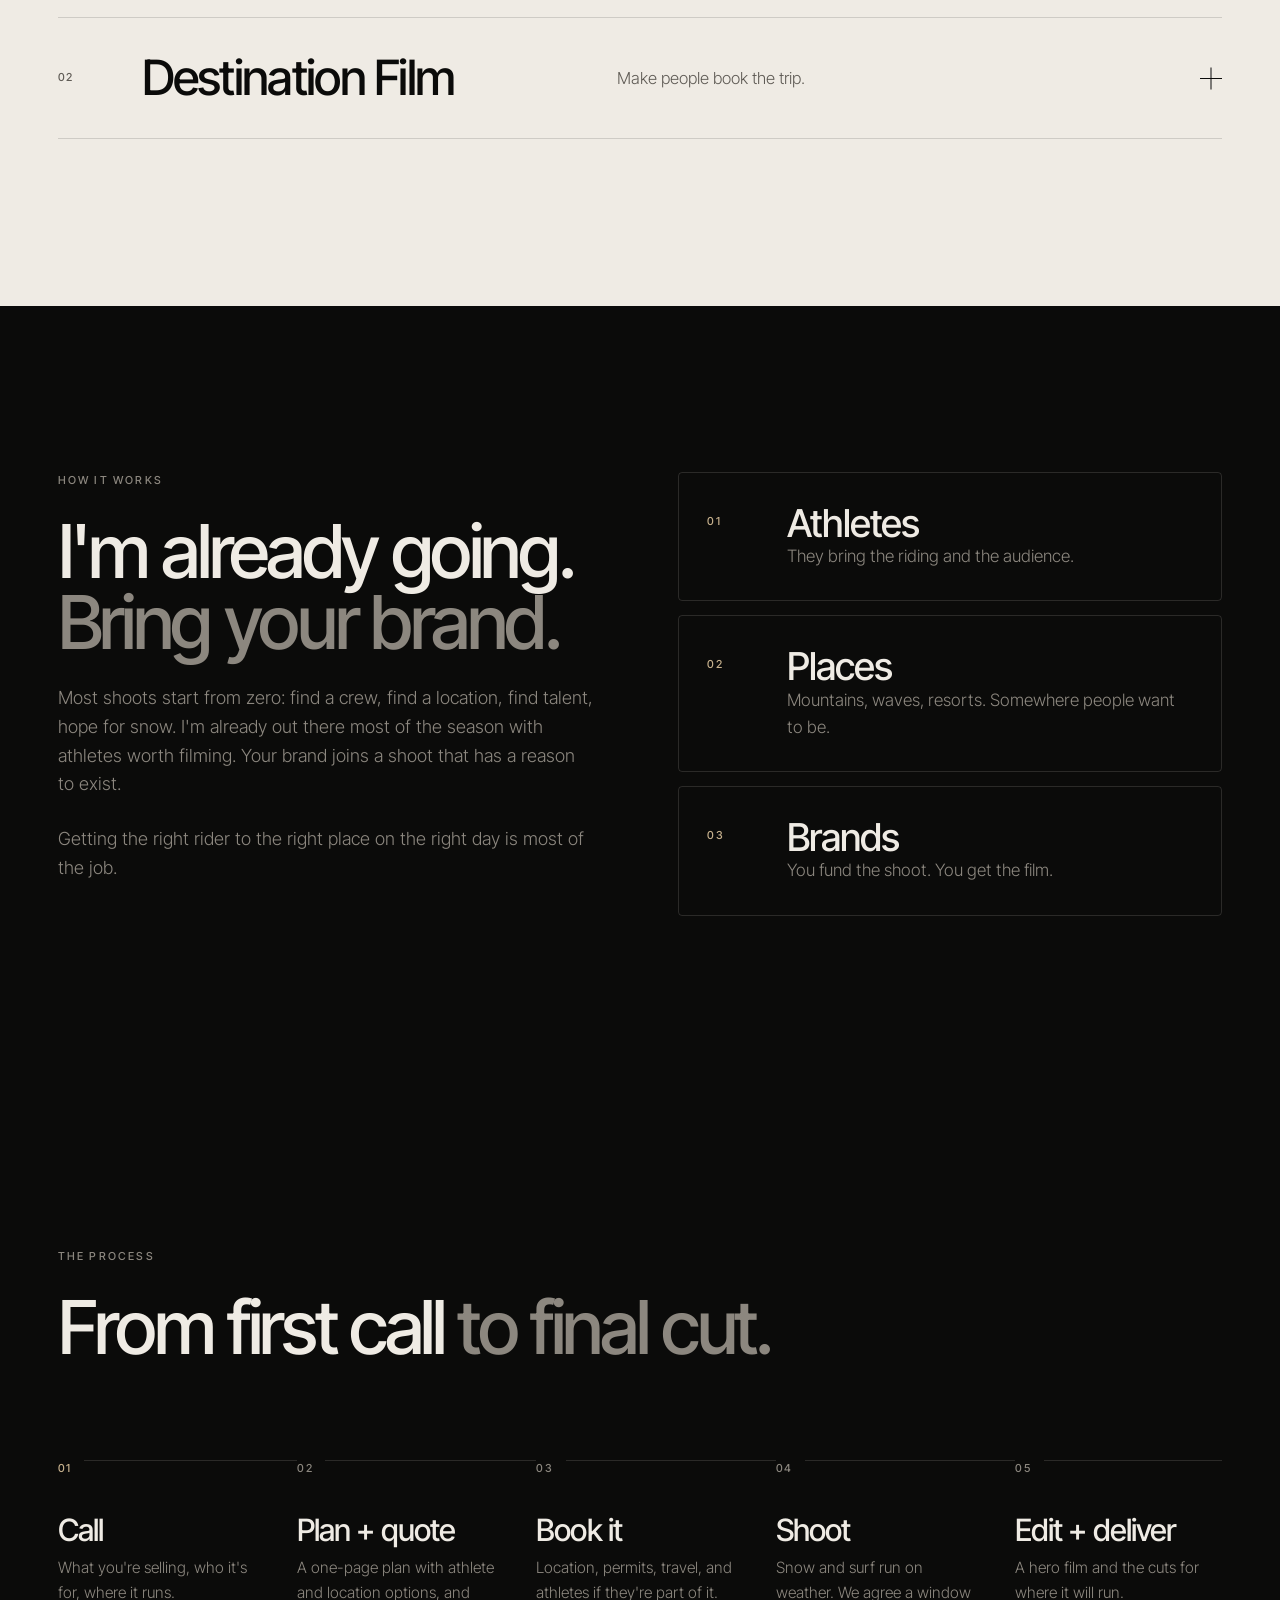
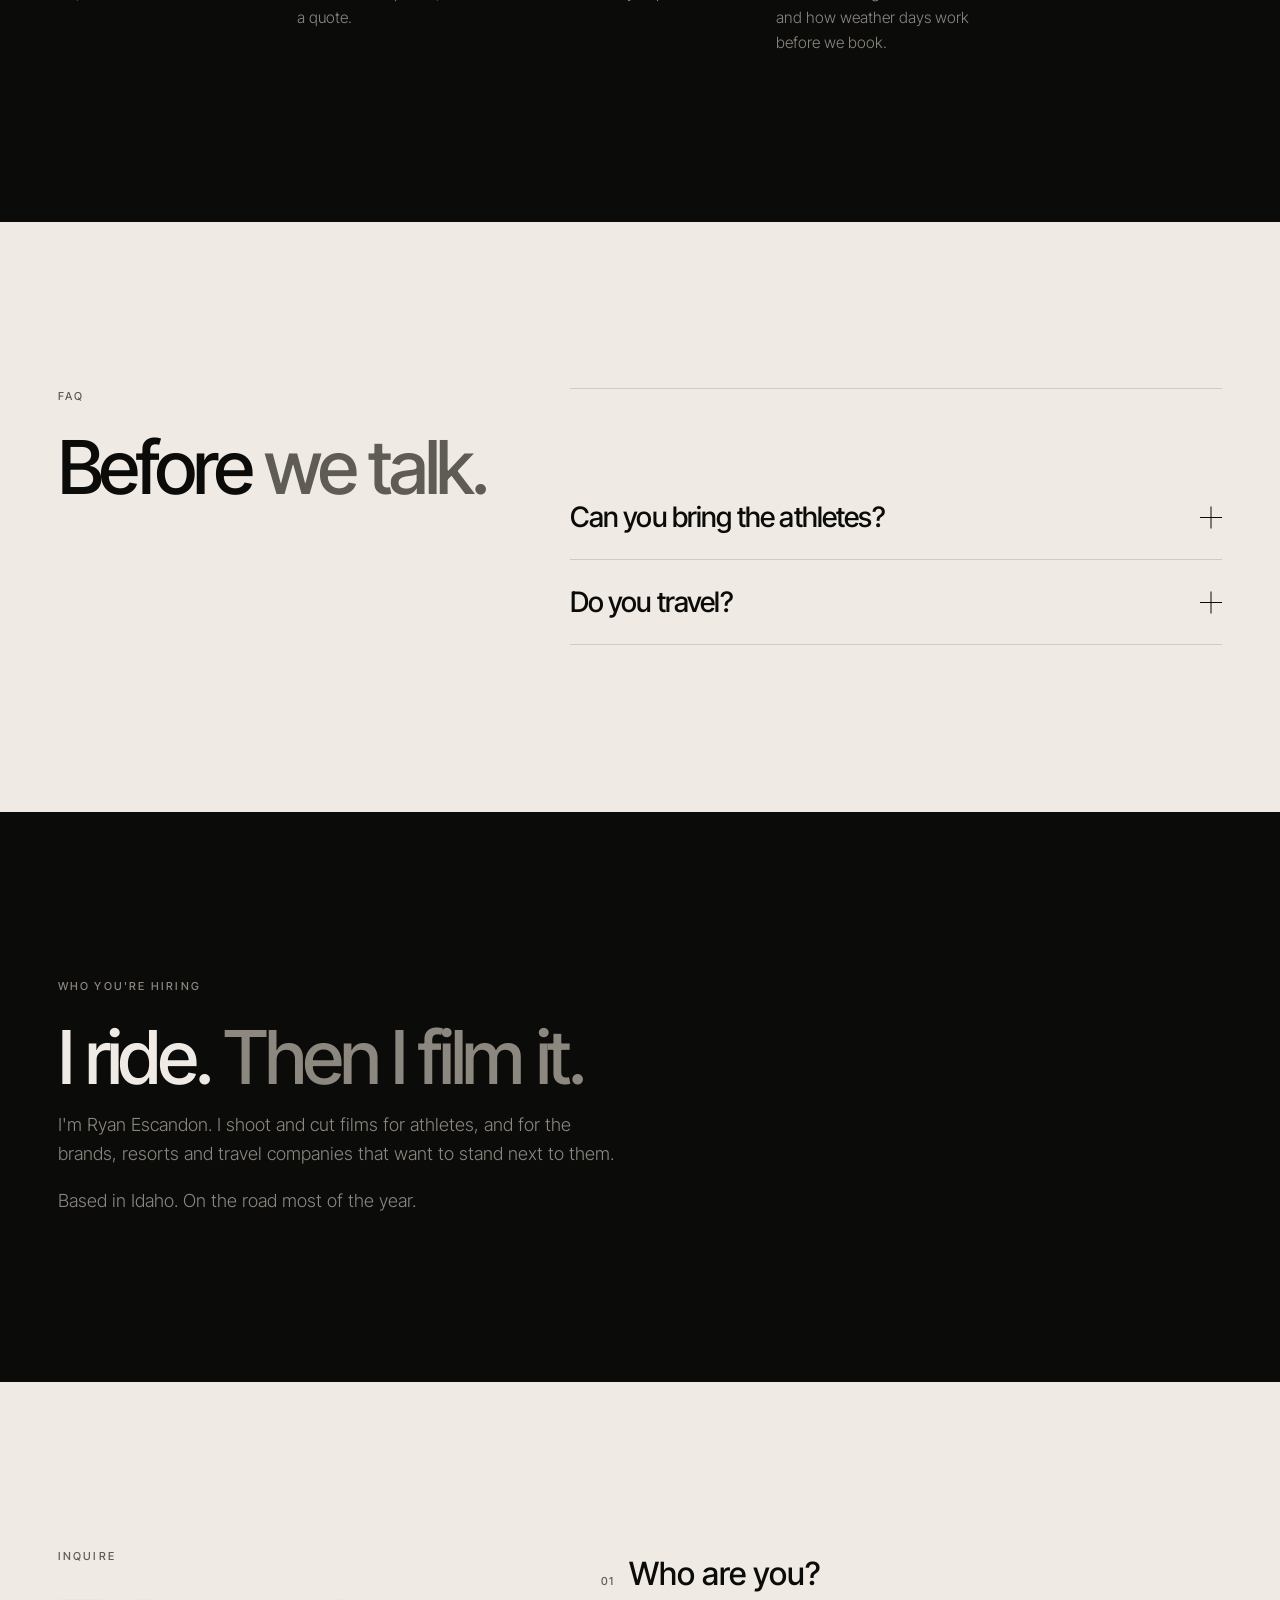
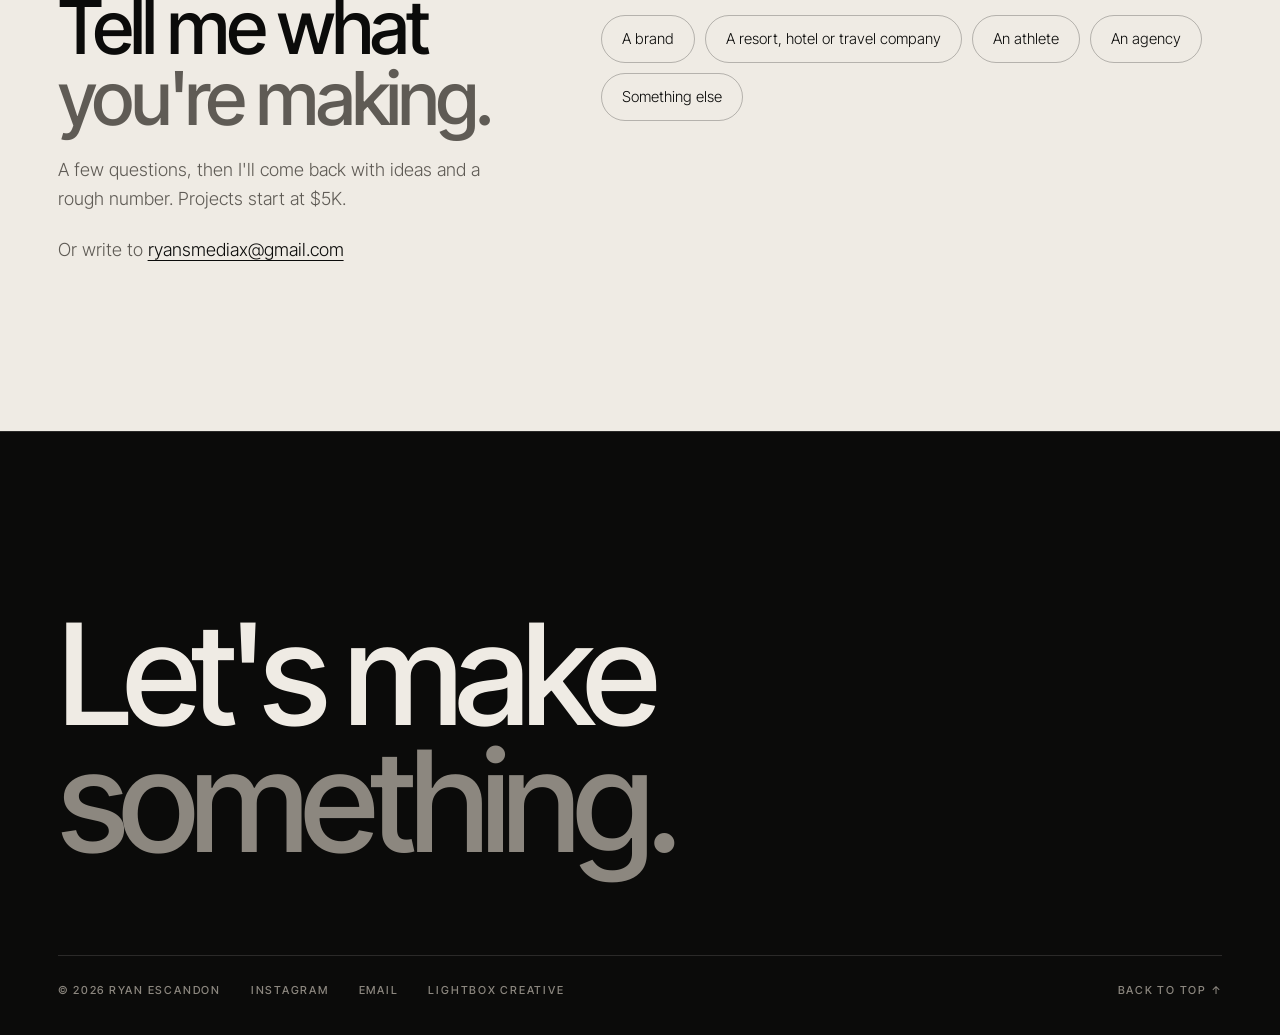
==== commit 29df0abe: "Tighter site: fewer sections, cleaner copy, robots/sitemap/404 Co-Authored-By: Claude Opus 5.5 <nore" ====
--- a/index.html
+++ b/index.html
@@ -13,7 +13,7 @@
   <meta property="og:url" content="https://ryanesco.com/">
   <meta property="og:image" content="https://ryanesco.com/assets/posters/koa-pipe-masters.jpg">
   <meta name="twitter:card" content="summary_large_image">
-  <link rel="icon" href="data:image/svg+xml,%3Csvg xmlns='http://www.w3.org/2000/svg' viewBox='0 0 100 100'%3E%3Crect width='100' height='100' rx='20' fill='%230b0b0a'/%3E%3Ctext x='50' y='67' font-family='Garamond,Georgia,serif' font-style='italic' font-size='50' fill='%23efebe4' text-anchor='middle'%3ERE%3C/text%3E%3C/svg%3E">
+  <link rel="icon" href="data:image/svg+xml,%3Csvg xmlns='http://www.w3.org/2000/svg' viewBox='0 0 100 100'%3E%3Crect width='100' height='100' rx='20' fill='%230b0b0a'/%3E%3Ctext x='50' y='67' font-family='Helvetica,Arial,sans-serif' font-weight='600' letter-spacing='-3' font-size='46' fill='%23efebe4' text-anchor='middle'%3ERE%3C/text%3E%3C/svg%3E">
   <link rel="preconnect" href="https://fonts.googleapis.com">
   <link rel="preconnect" href="https://fonts.gstatic.com" crossorigin>
   <link href="https://fonts.googleapis.com/css2?family=Inter+Tight:ital,wght@0,300;0,400;0,500;0,600;1,300;1,400&display=swap" rel="stylesheet">
@@ -29,7 +29,6 @@
     "areaServed": "Worldwide",
     "founder": { "@type": "Person", "name": "Ryan Escandon", "jobTitle": "Filmmaker", "sameAs": ["https://www.instagram.com/ryanescandon/"] },
     "makesOffer": [
-      { "@type": "Offer", "itemOffered": { "@type": "Service", "name": "Brand Film", "description": "Brand and product films with real athletes on real mountains and waves." } },
       { "@type": "Offer", "itemOffered": { "@type": "Service", "name": "Athlete × Brand Partnership", "description": "The brand pays for the shoot. The athlete posts it." } },
       { "@type": "Offer", "itemOffered": { "@type": "Service", "name": "Destination Film", "description": "Films and drone for resorts, hotels and travel companies." } }
     ]
@@ -80,7 +79,7 @@
   <!-- ============ STATEMENT (scroll-lit words) ============ -->
   <section class="statement" id="statement">
     <p class="eyebrow">The idea</p>
-    <p class="statement__text scrub" id="statementText">I film athletes in the places people want to be. Brands, resorts and travel companies pay to be part of it. The athlete gets a partner. The place gets seen. Every shoot feeds the next one.</p>
+    <p class="statement__text scrub" id="statementText">I film athletes in the places people want to be. Brands, resorts and travel companies pay to be part of it. The athlete gets a partner. The place gets seen.</p>
     <p class="statement__price mono" id="heroPrice"></p>
   </section>
 
@@ -88,15 +87,14 @@
   <section class="bgfilm" id="pipe" aria-label="Koa Smith at the Vans Pipe Masters">
     <video class="bgfilm__video" id="pipeVideo" muted loop playsinline preload="none" poster="assets/posters/koa-pipe-masters.jpg"
       data-src="assets/video/koa-pipe-masters-1280.mp4" data-src-m="assets/video/koa-pipe-masters-720.mp4"></video>
-    <div class="bgfilm__veil"></div>
-    <button class="bgfilm__play" id="pipePlay" data-play data-film="assets/video/koa-pipe-masters.mp4" data-title="Koa Smith at Pipe Masters" aria-label="Play Koa Smith at Pipe Masters">
-      <span class="mono">Koa Smith · Vans Pipe Masters · Banzai Pipeline</span><i aria-hidden="true"></i>
+    <button class="bgfilm__play" id="pipePlay" data-play data-film="assets/video/koa-pipe-masters.mp4" data-title="Koa Smith, Vans Pipe Masters" aria-label="Play Koa Smith at the Vans Pipe Masters">
+      <span class="mono">Koa Smith · Banzai Pipeline, Oʻahu</span><i aria-hidden="true"></i>
     </button>
   </section>
 
   <!-- ============ CREDITS ============ -->
-  <section class="credits" aria-label="On the hill with, on the job for">
-    <p class="eyebrow eyebrow--center">On the hill with &amp; on the job for</p>
+  <section class="credits" aria-label="Filmed at and with">
+    <p class="eyebrow eyebrow--center">Filmed at and with</p>
     <div class="marquee" id="marquee"><div class="marquee__track" id="marqueeTrack"></div></div>
   </section>
 
@@ -107,7 +105,7 @@
       <h2 class="display" id="pgTitle">Pick a line. <em>Watch it run.</em></h2>
     </div>
     <div class="pg__row pg__row--pipe" id="pgPipe" role="group" aria-label="Films"></div>
-    <div class="pg__meta mono"><span id="pgNow">Mountain</span><span class="pg__count" id="pgCount"><b>02</b> / 05</span></div>
+    <div class="pg__meta mono"><span id="pgNow"></span><span class="pg__count" id="pgCount"><b></b> / <span id="pgTotal"></span></span></div>
     <h3 class="pg__sub">Follow cams. <em>One turn behind.</em></h3>
     <div class="pg__row pg__row--cams" id="pgCams" role="group" aria-label="Follow cams"></div>
     <p class="pg__hint mono" id="pgHint"></p>
@@ -126,18 +124,11 @@
   <!-- ============ WORK LIST ============ -->
   <section class="section" id="work">
     <div class="head">
-      <p class="eyebrow">Selected work</p>
-      <h2 class="display">The work, <em>and what it was for.</em></h2>
+      <p class="eyebrow">Work</p>
+      <h2 class="display">Selected <em>work.</em></h2>
     </div>
     <ol class="worklist" id="caseRows"></ol>
     <p class="center"><a class="link-arrow" href="work/">See the full archive</a></p>
-  </section>
-
-  <!-- ============ LINES ============ -->
-  <section class="lines" aria-label="What I shoot">
-    <ul class="lines__list" id="linesList">
-      <li>Ski.</li><li>Snowboard.</li><li>Surf.</li><li>Resorts.</li><li>Brands.</li><li><em>Worldwide.</em></li>
-    </ul>
   </section>
 
   <!-- ============ SERVICES ============ -->
@@ -145,9 +136,9 @@
     <div class="head head--split">
       <div>
         <p class="eyebrow">Services</p>
-        <h2 class="display">What you need, <em>I bring.</em></h2>
-      </div>
-      <p class="head__aside">Three ways to work together. Every project is scoped on a call, then quoted.</p>
+        <h2 class="display">Two ways <em>to work together.</em></h2>
+      </div>
+      <p class="head__aside">Every project is scoped on a call, then quoted.</p>
     </div>
     <div class="services" id="offers"></div>
   </section>
@@ -164,21 +155,6 @@
     </div>
   </section>
 
-  <!-- ============ ACCESS ============ -->
-  <section class="section section--bone" id="access">
-    <div class="access">
-      <div>
-        <p class="eyebrow">The access</p>
-        <h2 class="display">The access is <em>the product.</em></h2>
-        <p class="access__body" id="accessBody"></p>
-      </div>
-      <div class="access__cols">
-        <div><p class="eyebrow eyebrow--dim">Athletes I've filmed</p><ul class="names" id="accessAthletes"></ul></div>
-        <div><p class="eyebrow eyebrow--dim">Places I've filmed</p><ul class="names" id="accessPlaces"></ul></div>
-      </div>
-    </div>
-  </section>
-
   <!-- ============ PROCESS ============ -->
   <section class="section" id="process">
     <div class="head">
@@ -191,27 +167,12 @@
     </div>
   </section>
 
-  <!-- ============ ORIGINALS ============ -->
-  <section class="section section--flush" id="originals">
-    <div class="head head--split">
-      <div>
-        <p class="eyebrow">Originals &amp; on assignment</p>
-        <h2 class="display">On assignment, <em>and on my own time.</em></h2>
-      </div>
-      <div class="strip-nav">
-        <button class="round" data-strip="-1" aria-label="Scroll left">←</button>
-        <button class="round" data-strip="1" aria-label="Scroll right">→</button>
-      </div>
-    </div>
-    <div class="strip" id="strip"></div>
-  </section>
-
   <!-- ============ FAQ ============ -->
   <section class="section section--bone" id="faq">
     <div class="faq">
       <div>
         <p class="eyebrow">FAQ</p>
-        <h2 class="display">Questions <em>buyers ask.</em></h2>
+        <h2 class="display">Before <em>we talk.</em></h2>
       </div>
       <div class="faq__list" id="faqList"></div>
     </div>
@@ -219,18 +180,12 @@
 
   <!-- ============ ABOUT ============ -->
   <section class="section" id="about">
-    <div class="about">
-      <figure class="about__photo" id="aboutPhoto">
-        <!-- PHOTO: Ryan on location with a camera, 4:5. Save as assets/img/ryan.jpg -->
-        <img src="assets/img/ryan.jpg" alt="Ryan Escandon filming on location" loading="lazy">
-        <div class="about__mark" aria-hidden="true"><em>RE</em></div>
-      </figure>
+    <div class="about about--solo">
       <div class="about__text">
         <p class="eyebrow">Who you're hiring</p>
         <h2 class="display">I ride. <em>Then I film it.</em></h2>
         <p>I'm Ryan Escandon. I shoot and cut films for athletes, and for the brands, resorts and travel companies that want to stand next to them.</p>
         <p>Based in Idaho. On the road most of the year.</p>
-        <p class="about__lightbox">Listing media in Idaho? <a id="lightboxLink" href="#">That's Lightbox Creative</a></p>
       </div>
     </div>
   </section>
@@ -241,7 +196,7 @@
       <div class="start__intro">
         <p class="eyebrow">Inquire</p>
         <h2 class="display">Tell me what <em>you're making.</em></h2>
-        <p>A few questions so I can come back with ideas and a ballpark. Projects start at $5K.</p>
+        <p>A few questions, then I'll come back with ideas and a rough number. Projects start at $5K.</p>
         <p class="start__mail">Or write to <a id="mailLink" href="#"></a></p>
       </div>
       <form class="form" id="startForm" novalidate>
@@ -317,7 +272,7 @@
             </div>
           </div>
 
-          <label class="field">What's the challenge?<textarea name="message" rows="4" placeholder="e.g. A new board launches in January and we need it on snow, not in a studio."></textarea></label>
+          <label class="field">Tell me about it<textarea name="message" rows="4" placeholder="e.g. A new board launches in January and we need it on snow, not in a studio."></textarea></label>
           <button class="btn btn--dark btn--wide" type="submit">Send inquiry</button>
         </fieldset>
         <p class="form__note" id="formNote" role="status" aria-live="polite"></p>
--- a/css/style.css
+++ b/css/style.css
@@ -155,32 +155,27 @@
 .marquee__set > a:hover { color: var(--sand); font-style: italic; }
 .marquee__set i { font-style: normal; color: var(--sand); font-size: 14px; }
 
-/* ---------- featured film ---------- */
-.feature { padding: clamp(110px, 14vw, 200px) var(--pad) 0; max-width: var(--max); margin: 0 auto; }
-.feature__head { margin-bottom: 44px; }
-.feature__line { color: var(--stone); margin-top: 20px; font-size: 16px; }
-.feature__frame { position: relative; display: block; width: 100%; aspect-ratio: 16 / 9; overflow: hidden; border-radius: 4px; background: var(--black-2); text-align: left; }
-.feature__frame img, .feature__frame video { position: absolute; inset: 0; width: 100%; height: 100%; object-fit: cover; transition: transform 2s var(--ease), opacity .8s var(--ease); }
-.feature__frame:hover img { transform: scale(1.04); }
-.feature__frame video { opacity: 0; }
-.feature__frame.is-playing video { opacity: 1; }
-.feature__play { position: absolute; left: 32px; bottom: 30px; z-index: 2; display: flex; align-items: center; gap: 16px; font-weight: 500; font-size: 12px; letter-spacing: .18em; text-transform: uppercase; }
-.feature__play i { width: 64px; height: 64px; border-radius: 50%; border: 1px solid rgba(239, 235, 228, .7); position: relative; transition: background .5s var(--ease); }
-.feature__play i::after { content: ""; position: absolute; left: 26px; top: 22px; border-left: 14px solid var(--bone); border-top: 10px solid transparent; border-bottom: 10px solid transparent; transition: border-color .5s; }
-.feature__frame:hover .feature__play i { background: var(--bone); }
-.feature__frame:hover .feature__play i::after { border-left-color: var(--black); }
-.has-cursor .feature__frame, .has-cursor .card, .has-cursor .row { cursor: none; }
+
+
+
+
+
+
+
+
+
+
+
+
+
+.has-cursor .card, .has-cursor .row { cursor: none; }
 
 /* ---------- collage ---------- */
 .collage { position: relative; height: 240vh; margin-top: clamp(80px, 10vw, 140px); }
 .collage__stage { position: sticky; top: 0; height: 100vh; overflow: hidden; display: grid; place-items: center; }
 .collage__items { position: absolute; inset: 0; }
-.collage__item {
-  position: absolute; left: var(--x); top: var(--y); width: var(--w); margin: 0; overflow: hidden; border-radius: 3px;
-  transform: translate3d(0, calc((0.5 - var(--p, 0)) * (60vh + var(--d) * 30vh)), 0) scale(calc(.92 + var(--p, 0) * .12));
-  opacity: calc(.35 + var(--p, 0) * 1.4);
-}
-.collage__item img { width: 100%; height: auto; filter: grayscale(calc(1 - var(--p, 0) * 1.6)); }
+
+
 .collage__title { position: relative; z-index: 2; text-align: center; font-size: clamp(54px, 9vw, 160px); mix-blend-mode: difference; }
 .collage__title span { display: block; opacity: 0; transform: translateY(40px); transition: opacity 1.4s var(--ease), transform 1.4s var(--ease); }
 .collage__title span + span { transition-delay: .15s; }
@@ -214,13 +209,12 @@
 .worklist:hover .row:hover { color: var(--bone); }
 .row:hover .row__title { transform: translateX(18px); font-style: italic; }
 
-/* ---------- lines ---------- */
-.lines { padding: clamp(80px, 12vw, 180px) var(--pad); border-top: 1px solid var(--line-dark); }
-.lines__list { list-style: none; max-width: var(--max); margin: 0 auto; }
-.lines__list li { font-family: var(--serif); font-size: clamp(54px, 10vw, 170px); line-height: 1; color: rgba(239, 235, 228, .12); transition: color .8s var(--ease), transform .8s var(--ease); }
-.lines__list li:nth-child(even) { text-align: right; }
-.lines__list li.lit { color: var(--bone); transform: translateX(1.5vw); }
-.lines__list li:nth-child(even).lit { transform: translateX(-1.5vw); }
+
+
+
+
+
+
 
 /* ---------- services ---------- */
 .services { border-top: 1px solid var(--line-light); }
@@ -269,13 +263,12 @@
 .node__line { color: var(--stone); }
 .node.is-playing .node__line { color: var(--bone); }
 
-/* ---------- access ---------- */
-.access { display: grid; grid-template-columns: 1fr 1fr; gap: clamp(40px, 6vw, 110px); }
-.access__body { color: var(--stone-2); font-size: 18px; margin-top: 28px; max-width: 30em; }
-.access__cols { display: grid; gap: 50px; padding-top: 10px; }
-.names { list-style: none; border-top: 1px solid var(--line-light); }
-.names li { font-family: var(--serif); font-size: clamp(28px, 2.6vw, 42px); padding: 12px 0; border-bottom: 1px solid var(--line-light); transition: padding .6s var(--ease), opacity var(--slow) var(--ease), transform var(--slow) var(--ease); }
-.names li:hover { padding-left: 14px; font-style: italic; }
+
+
+
+
+
+
 
 /* ---------- process ---------- */
 .track { position: relative; }
@@ -287,20 +280,19 @@
 .stepc h3 { font-family: var(--serif); font-weight: 400; font-size: clamp(28px, 2.4vw, 38px); margin: 34px 0 10px; line-height: 1.05; }
 .stepc p { color: var(--stone); font-size: 15.5px; }
 
-/* ---------- originals strip ---------- */
-.strip-nav { display: flex; gap: 10px; }
+
 .round { width: 54px; height: 54px; border-radius: 50%; border: 1px solid rgba(239, 235, 228, .35); transition: background .5s var(--ease), color .5s var(--ease); }
 .round:hover { background: var(--bone); color: var(--black); }
-.strip { display: flex; gap: 20px; overflow-x: auto; scroll-snap-type: x mandatory; padding: 6px var(--pad) 10px; max-width: none; scrollbar-width: none; }
-.strip::-webkit-scrollbar { display: none; }
-.tile { flex: none; height: clamp(320px, 38vw, 560px); scroll-snap-align: start; margin: 0; position: relative; }
-.tile img { height: 100%; width: auto; border-radius: 3px; }
-.tile figcaption, .tile__cap { position: absolute; left: 18px; bottom: 16px; z-index: 3; pointer-events: none; color: var(--bone); text-shadow: 0 1px 12px rgba(0,0,0,.5); }
-.tile--v { aspect-ratio: 4 / 5; }
-.tile--v .card { height: 100%; }
-.tile--end { aspect-ratio: 3 / 4; display: flex; flex-direction: column; justify-content: space-between; padding: 30px; text-decoration: none; border: 1px solid var(--line-dark); border-radius: 3px; font-family: var(--serif); font-size: 40px; line-height: 1.05; transition: background .6s var(--ease), color .6s var(--ease); }
-.tile--end b { font-weight: 400; font-size: 56px; }
-.tile--end:hover { background: var(--bone); color: var(--black); }
+
+
+
+
+
+
+
+
+
+
 
 /* ---------- cards (archive, strip, case pages) ---------- */
 .card { position: relative; overflow: hidden; cursor: pointer; border-radius: 3px; background: var(--black-2); }
@@ -331,13 +323,13 @@
 .about { display: grid; grid-template-columns: 1fr 1.15fr; gap: clamp(40px, 7vw, 120px); align-items: center; }
 .about__text p:not(.eyebrow) { color: var(--stone); font-size: 18px; margin-top: 18px; max-width: 32em; }
 .about__text .display { margin-bottom: 18px; }
-.about__lightbox a { color: var(--bone); text-underline-offset: 4px; }
-.about__photo { position: relative; aspect-ratio: 4 / 5; overflow: hidden; border-radius: 3px; margin: 0; background: var(--black-2); }
-.about__photo img { width: 100%; height: 100%; object-fit: cover; }
-.about__mark { display: none; }
-.about__photo--empty img { display: none; }
-.about__photo--empty { border: 1px solid var(--line-dark); }
-.about__photo--empty .about__mark { display: grid; place-items: center; position: absolute; inset: 0; font-family: var(--serif); font-size: clamp(120px, 16vw, 260px); color: rgba(239, 235, 228, .14); }
+
+
+
+
+
+
+
 
 /* ---------- inquiry ---------- */
 .start { display: grid; grid-template-columns: .9fr 1.2fr; gap: clamp(40px, 6vw, 110px); align-items: start; }
@@ -439,7 +431,7 @@
 @media (max-width: 1100px) {
   .row { grid-template-columns: 44px 1fr 1fr 110px; }
   .row__tag { display: none; }
-  .loop, .access, .faq, .about, .start, .cs__body { grid-template-columns: 1fr; }
+  .loop, .faq, .about, .start, .cs__body { grid-template-columns: 1fr; }
   .svc__grid { grid-template-columns: 1fr; padding-left: 0; }
   .track__steps { grid-template-columns: repeat(3, 1fr); row-gap: 50px; }
   .cs__glance { position: static; }
@@ -447,7 +439,7 @@
   .more .card--portrait, .more .card--tall { grid-column: span 6; }
   .beijing { grid-template-columns: 1fr 1fr; }
   .beijing .photo:first-child { grid-column: span 2; }
-  .about__photo { max-width: 480px; }
+  
 }
 @media (max-width: 760px) {
   body { font-size: 16px; }
@@ -464,7 +456,7 @@
   .row__case { justify-self: start; }
   .worklist:hover .row { color: inherit; }
   .collage { height: 180vh; }
-  .collage__item { width: calc(var(--w) * 1.7); }
+  
   .svc__head { grid-template-columns: 34px 1fr 24px; padding: 28px 0; }
   .svc__pitch { grid-column: 2; grid-row: 2; }
   .svc__plus { grid-column: 3; grid-row: 1; }
@@ -473,7 +465,7 @@
   .track__steps { grid-template-columns: 1fr; gap: 34px; }
   .stepc h3 { margin-top: 10px; }
   .form__row { grid-template-columns: 1fr; }
-  .tile { height: 380px; }
+  
   .more .card--portrait, .more .card--tall { grid-column: span 12; }
   .beijing { grid-template-columns: 1fr; }
   .beijing .photo:first-child { grid-column: auto; }
@@ -481,7 +473,7 @@
   .footer__row { gap: 18px; }
   .footer__row a:last-child { margin-left: 0; }
   .draft-banner { left: 8px; right: 8px; max-width: none; bottom: 8px; font-size: 11.5px; }
-  .head--split .strip-nav { display: none; }
+  
 }
 @media (max-width: 380px) {
   .nav__mark { font-size: 19px; }
@@ -519,10 +511,8 @@
 }
 
 /* ---------- Grotesk headlines (Ryan, 2026-11-20: serifs out) ---------- */
-.display, .hero__title, .collage__title, .footer__big, .lines__list li, .statement__text, .nav__drawer a,
-.row__title, .svc__name, .node__name, .names li, .qa__q, .stepc h3, .card__title, .marquee__set > span, .marquee__set > a,
-.cs__glance dd, .player__caption, .step legend, .svc__price, .tile--end, .nav__mark { font-weight: 500; font-style: normal; }
-.display em, .hero__title em, .collage__title em, .footer__big em, .nav__mark em, .lines__list li em { font-style: normal; }
+.display, .hero__title, .collage__title, .footer__big, .statement__text, .nav__drawer a, .row__title, .svc__name, .node__name, .qa__q, .stepc h3, .card__title, .marquee__set > span, .marquee__set > a, .cs__glance dd, .player__caption, .step legend, .svc__price, .nav__mark { font-weight: 500; font-style: normal; }
+.display em, .hero__title em, .collage__title em, .footer__big em, .nav__mark em { font-style: normal; }
 .display { letter-spacing: -.045em; line-height: .96; font-size: clamp(40px, 5.8vw, 96px); }
 .display--xl { font-size: clamp(52px, 8vw, 132px); }
 .hero__title { letter-spacing: -.055em; line-height: .9; font-size: clamp(58px, 11.5vw, 200px); }
@@ -530,35 +520,35 @@
 .collage__title { letter-spacing: -.05em; font-size: clamp(48px, 8vw, 140px); line-height: .95; }
 .footer__big { letter-spacing: -.055em; font-size: clamp(56px, 11vw, 190px); }
 .statement__text { font-weight: 400; letter-spacing: -.03em; line-height: 1.12; font-size: clamp(30px, 4vw, 66px); }
-.lines__list li { letter-spacing: -.05em; font-size: clamp(50px, 9vw, 150px); }
+
 .row__title { letter-spacing: -.035em; font-size: clamp(30px, 3.4vw, 54px); }
 .row:hover .row__title, .row:focus-within .row__title { font-style: normal; color: var(--bone); }
 .svc__name { letter-spacing: -.035em; font-size: clamp(32px, 3.8vw, 60px); }
 .svc__head:hover .svc__name, .svc--open .svc__name { font-style: normal; }
-.names li, .qa__q, .stepc h3, .node__name { letter-spacing: -.03em; }
-.names li { font-size: clamp(24px, 2.2vw, 34px); }
-.names li:hover { font-style: normal; }
+.qa__q, .stepc h3, .node__name { letter-spacing: -.03em; }
+
+
 .marquee__set > span, .marquee__set > a { letter-spacing: -.035em; font-size: clamp(30px, 3.8vw, 60px); }
 .marquee__set > a:hover { font-style: normal; }
 .nav__mark { font-size: 20px; letter-spacing: -.03em; }
 .nav__mark em { color: rgba(239, 235, 228, .6); }
-.names__detail { display: block; font-weight: 400; font-size: 11px; letter-spacing: .16em; text-transform: uppercase; color: var(--stone-2); margin-top: 6px; }
-.section:not(.section--bone) .names__detail { color: var(--stone); }
-
-.collage__item video { display: block; width: 100%; height: auto; filter: grayscale(calc(1 - var(--p, 0) * 1.6)); }
+
+
+
+
 
 /* ---------- bigger collage + strip (Ryan, 2026-11-20) ---------- */
 .collage { height: 300vh; }
 .collage__title { text-shadow: 0 2px 40px rgba(0, 0, 0, .35); }
-.tile { height: clamp(440px, 52vw, 780px); }
-.tile--v { aspect-ratio: 9 / 16; }
+
+
 @media (max-width: 760px) {
   .collage { height: 230vh; }
-  .collage__item { width: calc(var(--w) * 1.6); }
-  .collage__item:nth-child(4) { top: 20%; }
-  .collage__item:nth-child(5) { top: 64%; left: 70%; }
+  
+  
+  
   .collage__title { mix-blend-mode: normal; text-shadow: 0 2px 24px rgba(0, 0, 0, .85), 0 0 2px rgba(0, 0, 0, .6); }
-  .tile { height: 480px; }
+  
 }
 
 /* ==========================================================
@@ -567,7 +557,7 @@
 /* the whole 16:9 frame shows (Vans logo + title card included): no crop, no zoom; caption sits under the picture */
 .bgfilm { position: relative; background: var(--black); padding-bottom: 104px; }
 .bgfilm__video { display: block; width: min(100%, calc(88vh * 16 / 9)); aspect-ratio: 16 / 9; margin: 0 auto; object-fit: cover; background: var(--black-2); }
-.bgfilm__veil { display: none; }
+
 .bgfilm__play { position: absolute; inset: 0; width: 100%; display: flex; align-items: flex-end; justify-content: space-between; gap: 20px; padding: 0 var(--pad) 20px; text-align: left; color: var(--bone); }
 .bgfilm__play i { flex: none; width: 64px; height: 64px; border-radius: 50%; border: 1px solid rgba(239, 235, 228, .7); position: relative; transition: background .5s var(--ease); }
 .bgfilm__play i::after { content: ""; position: absolute; left: 26px; top: 22px; border-left: 14px solid var(--bone); border-top: 10px solid transparent; border-bottom: 10px solid transparent; }
@@ -593,9 +583,8 @@
 .pg__row--pipe .pg__p.is-on { flex-grow: 6; }
 .pg__row--cams .pg__p { min-width: 3vw; }
 .pg__row--cams .pg__p.is-on { flex: 0 0 calc(var(--rowh) * var(--arn)); }
-.pg__n { position: absolute; left: .06em; bottom: -.14em; z-index: 2; font: 500 clamp(64px, 9vw, 168px)/.8 var(--sans); letter-spacing: -.06em; color: var(--bone);
-  mix-blend-mode: difference; opacity: .35; transform: translateY(.2em); transition: opacity .9s var(--ease), transform .9s var(--ease); pointer-events: none; }
-.pg__p.is-on .pg__n { opacity: 1; transform: none; }
+
+
 .pg__lab { position: absolute; left: 16px; top: 16px; z-index: 2; color: var(--bone); white-space: nowrap; text-shadow: 0 1px 10px rgba(0,0,0,.5); transition: transform .9s var(--ease); }
 .pg__row--pipe .pg__p:not(.is-on) .pg__lab, .pg__row--cams .pg__p:not(.is-on) .pg__lab { transform: rotate(90deg) translateY(-100%); transform-origin: 0 0; left: 16px; }
 .chip-play { position: absolute; right: 18px; bottom: 18px; z-index: 2; display: flex; align-items: center; gap: 12px; color: var(--bone); opacity: 0; transition: opacity .4s; }
@@ -648,7 +637,7 @@
   .pg__row--pipe { flex-direction: column; height: 76svh; gap: 6px; }
   .pg__row--pipe .pg__p.is-on { flex-grow: 8; }
   .pg__row--pipe .pg__p:not(.is-on) .pg__lab { transform: none; }
-  .pg__n { font-size: 22vw; }
+  
   .pg__row--cams { height: auto; overflow-x: auto; scroll-snap-type: x mandatory; overscroll-behavior-x: contain; scrollbar-width: none; padding-inline: 8vw; gap: 10px; margin-inline: calc(-1 * var(--pad)); contain: none; }
   .pg__row--cams::-webkit-scrollbar { display: none; }
   .pg__row--cams .pg__p, .pg__row--cams .pg__p.is-on { --h: min(108vw, 64svh); flex: 0 0 auto; height: var(--h); width: min(calc(var(--h) * var(--arn)), 84vw); scroll-snap-align: center; min-width: 0;
@@ -663,7 +652,7 @@
   .collage__title { font-size: 15vw; }
 }
 @media (prefers-reduced-motion: reduce) {
-  .pg__p, .pg__n, .chip-play { transition: none !important; }
+  .pg__p, .chip-play { transition: none !important; }
   .collage__items { position: static; display: grid !important; grid-template-columns: repeat(3, 1fr); gap: 8px; margin-top: 40px; }
   .ctile { position: static; width: auto; transform: none !important; opacity: 1 !important; }
   .ctile__front { filter: none; }
@@ -674,3 +663,22 @@
   .collage__items { grid-template-columns: repeat(2, 1fr); }
   .ctile[data-m="none"] { display: block; }
 }
+
+/* ==========================================================
+   CLEANUP 2026-11-20: headline wrapping, about without photo, small fixes
+   ========================================================== */
+.display, .hero__title, .collage__title, .pg__sub, .node__name, .stepc h3, .card__title, .qa__q { text-wrap: balance; }
+.page-hero__sub, .about__text p, .loop__copy p, .stepc p, .node__line { text-wrap: pretty; }
+.about--solo { grid-template-columns: 1fr; }
+.about--solo .about__text { max-width: 760px; }
+.btn--outline-dark { background: transparent; color: var(--black); border-color: var(--black); }
+.btn--outline-dark:hover { background: var(--black); color: var(--bone); }
+body[data-page="case"] .footer__big { display: none; }
+.has-cursor .card, .has-cursor .row { cursor: none; }
+@media (max-width: 760px) {
+  .collage__hint { display: none; }
+  .node { grid-template-columns: 32px 1fr; column-gap: 12px; padding: 24px 20px; }
+}
+.about__photo { position: relative; aspect-ratio: 4 / 5; overflow: hidden; border-radius: 3px; margin: 0; background: var(--black-2); }
+.about__photo img { width: 100%; height: 100%; object-fit: cover; }
+@media (max-width: 1100px) { .about__photo { max-width: 480px; } }
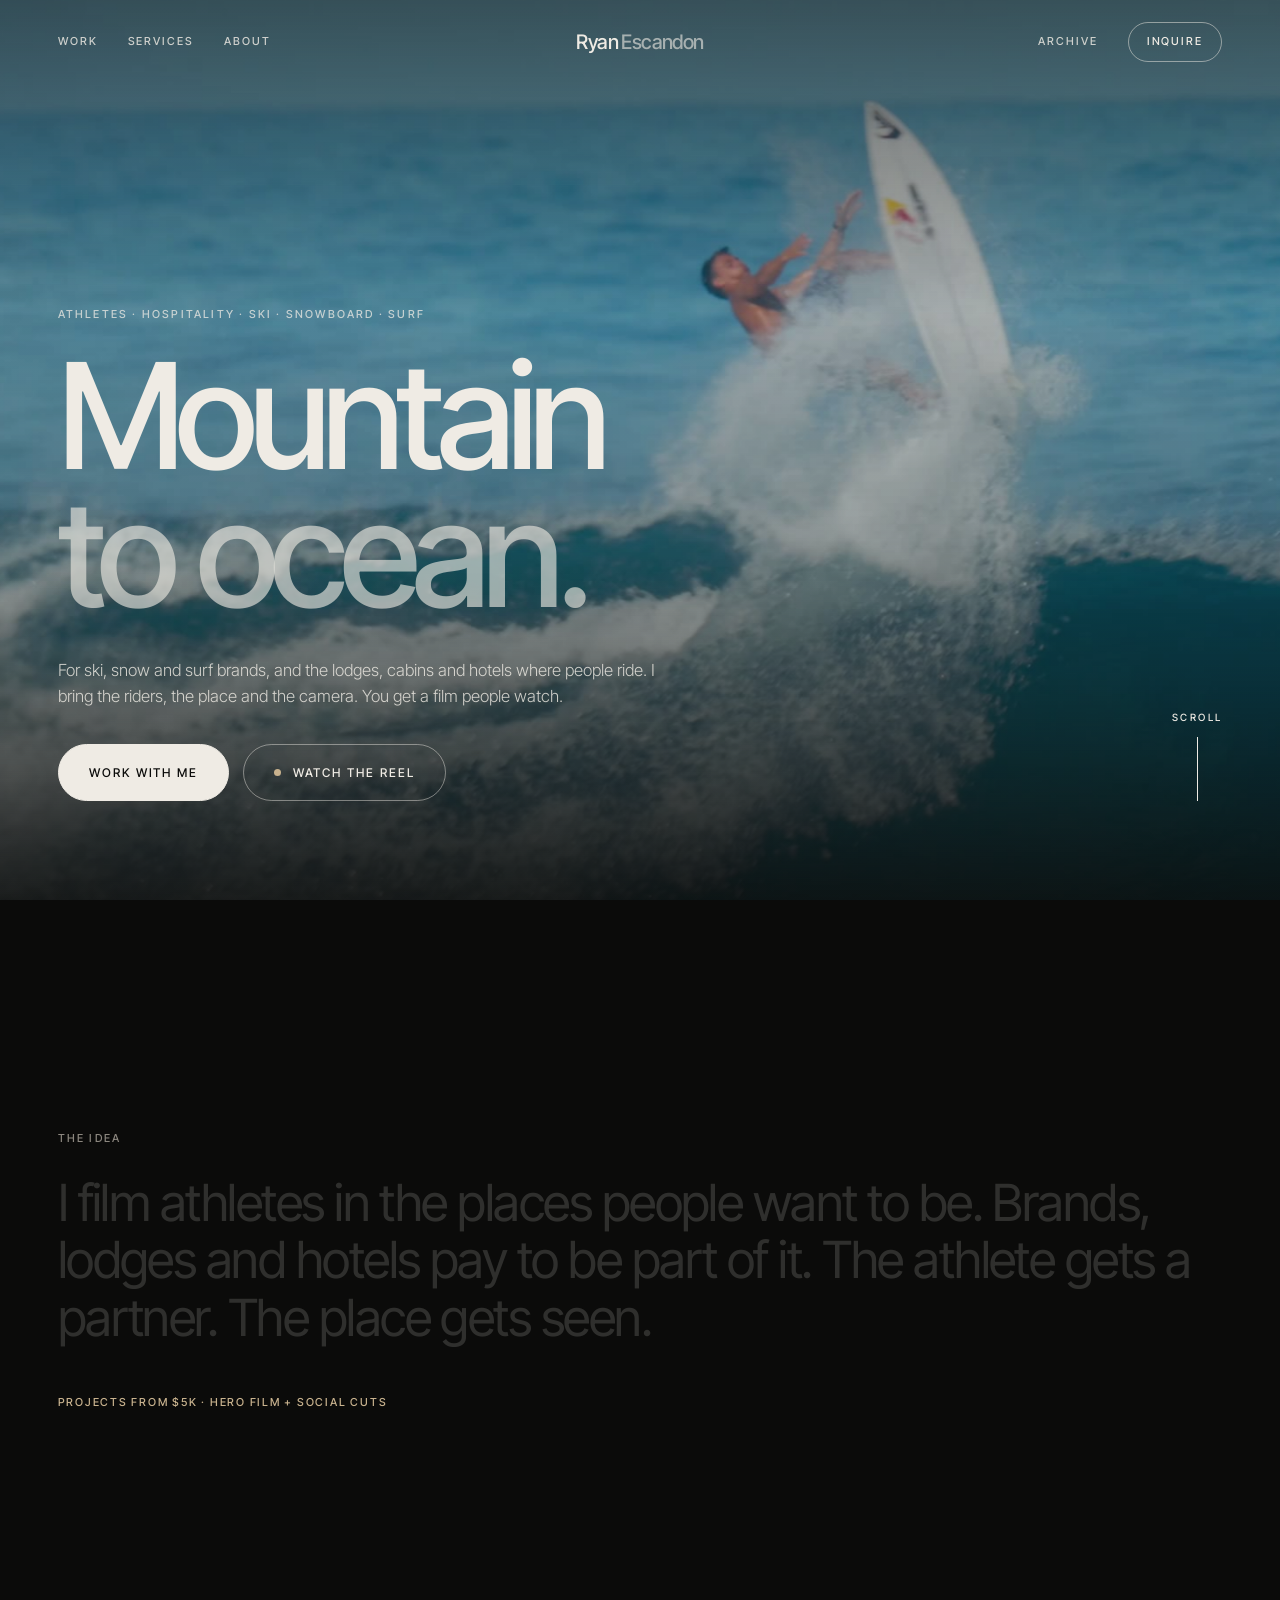
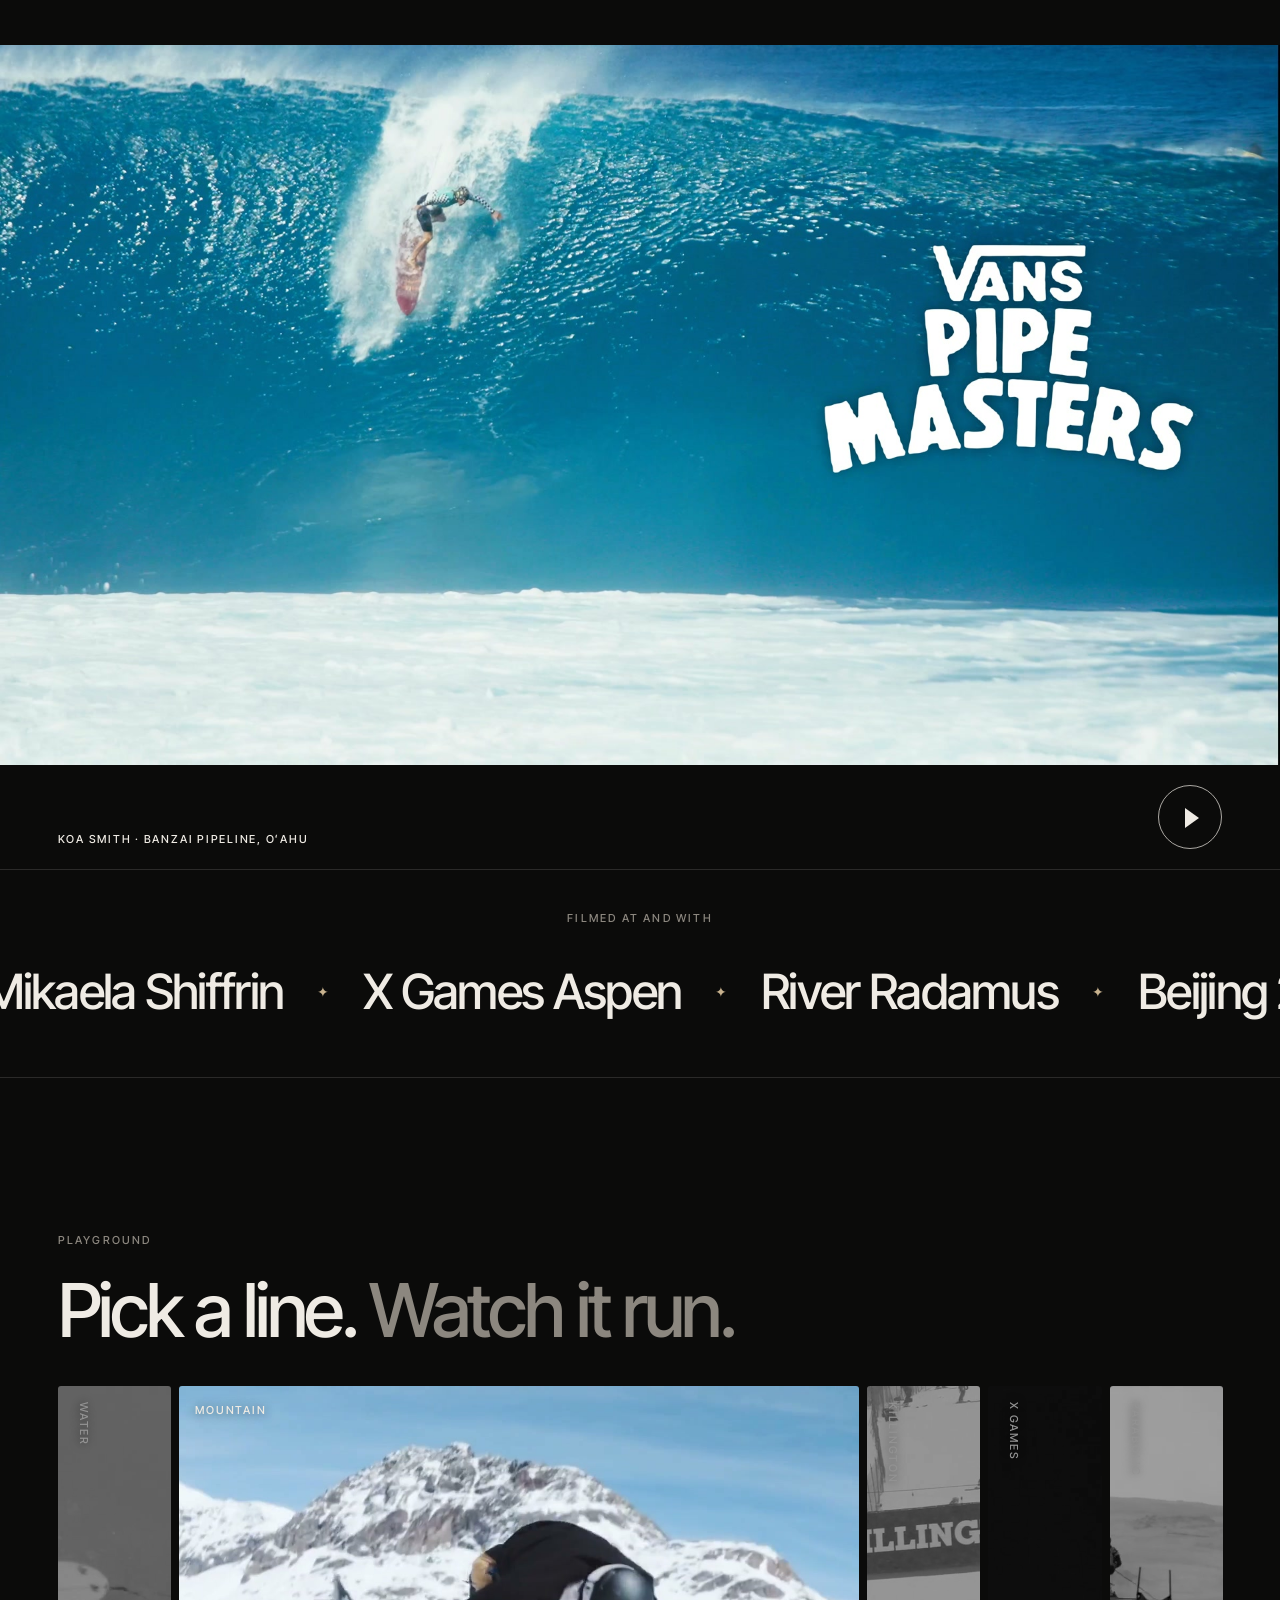
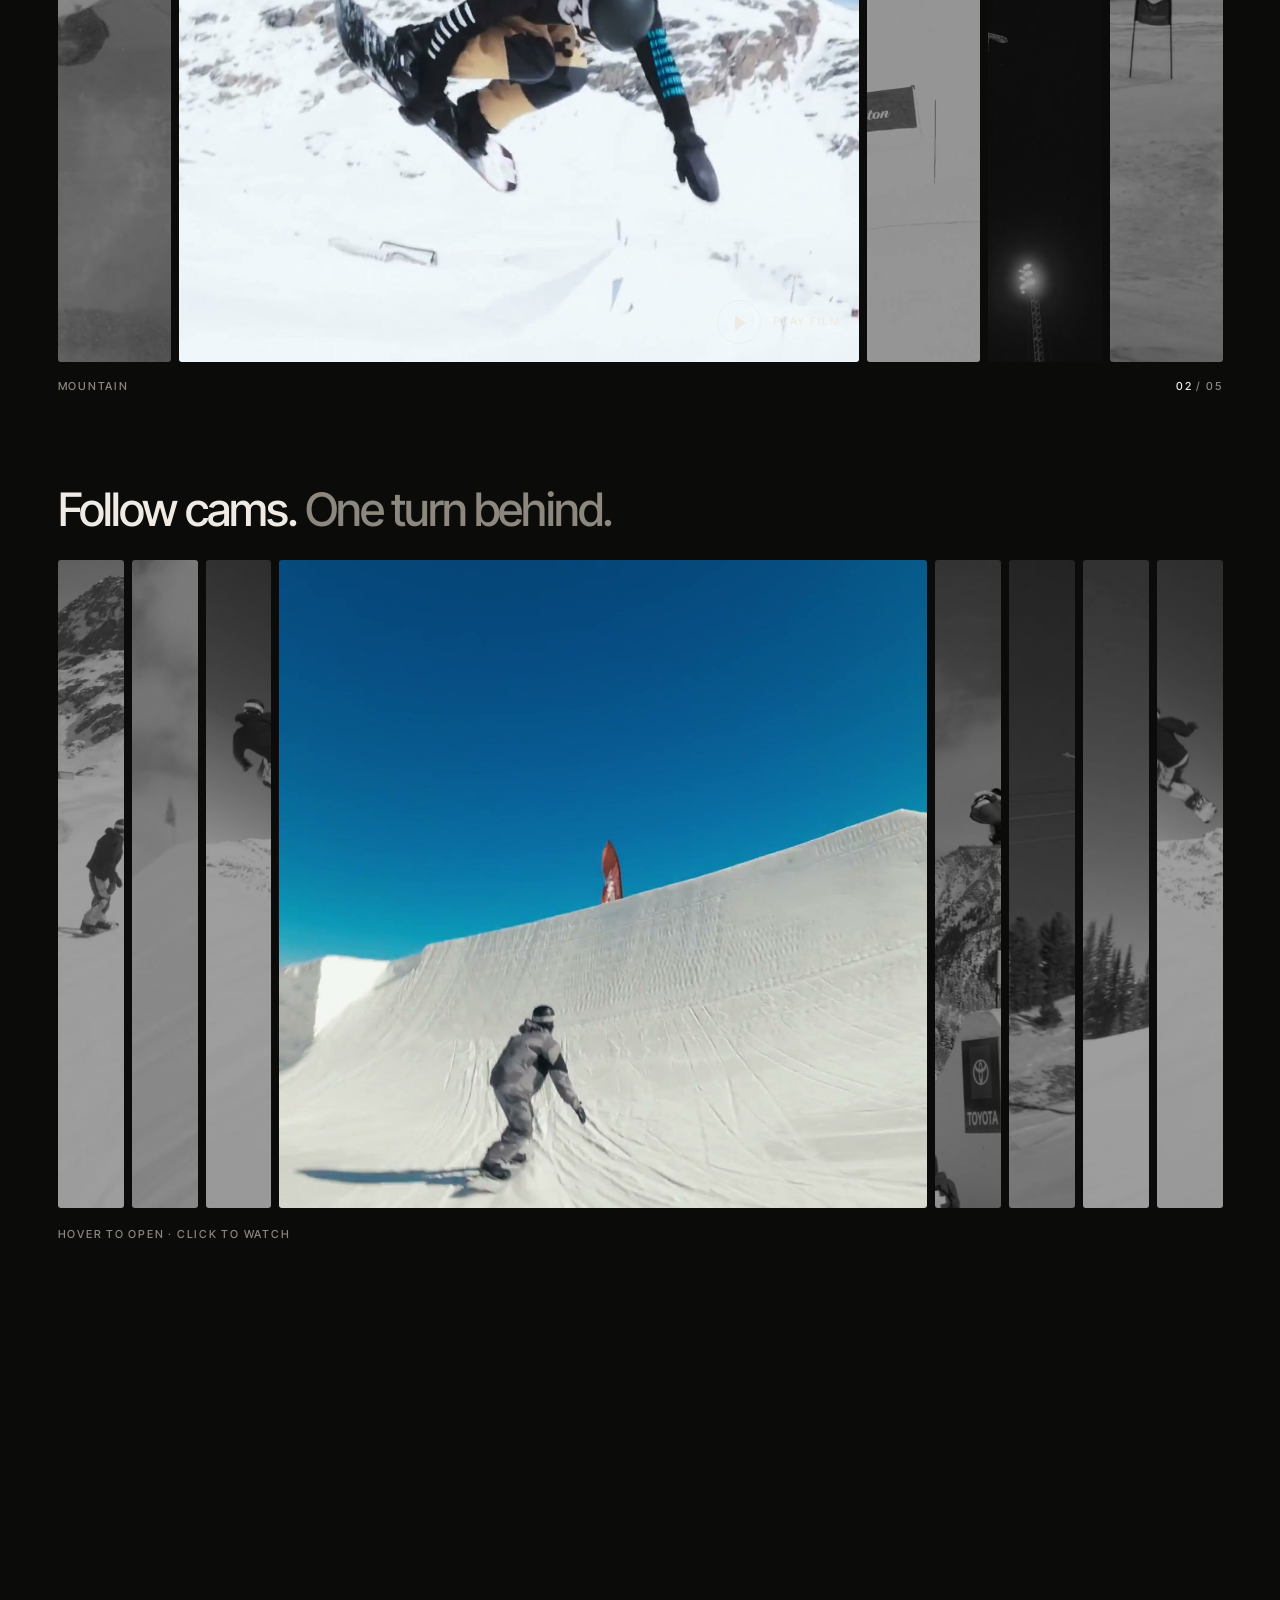
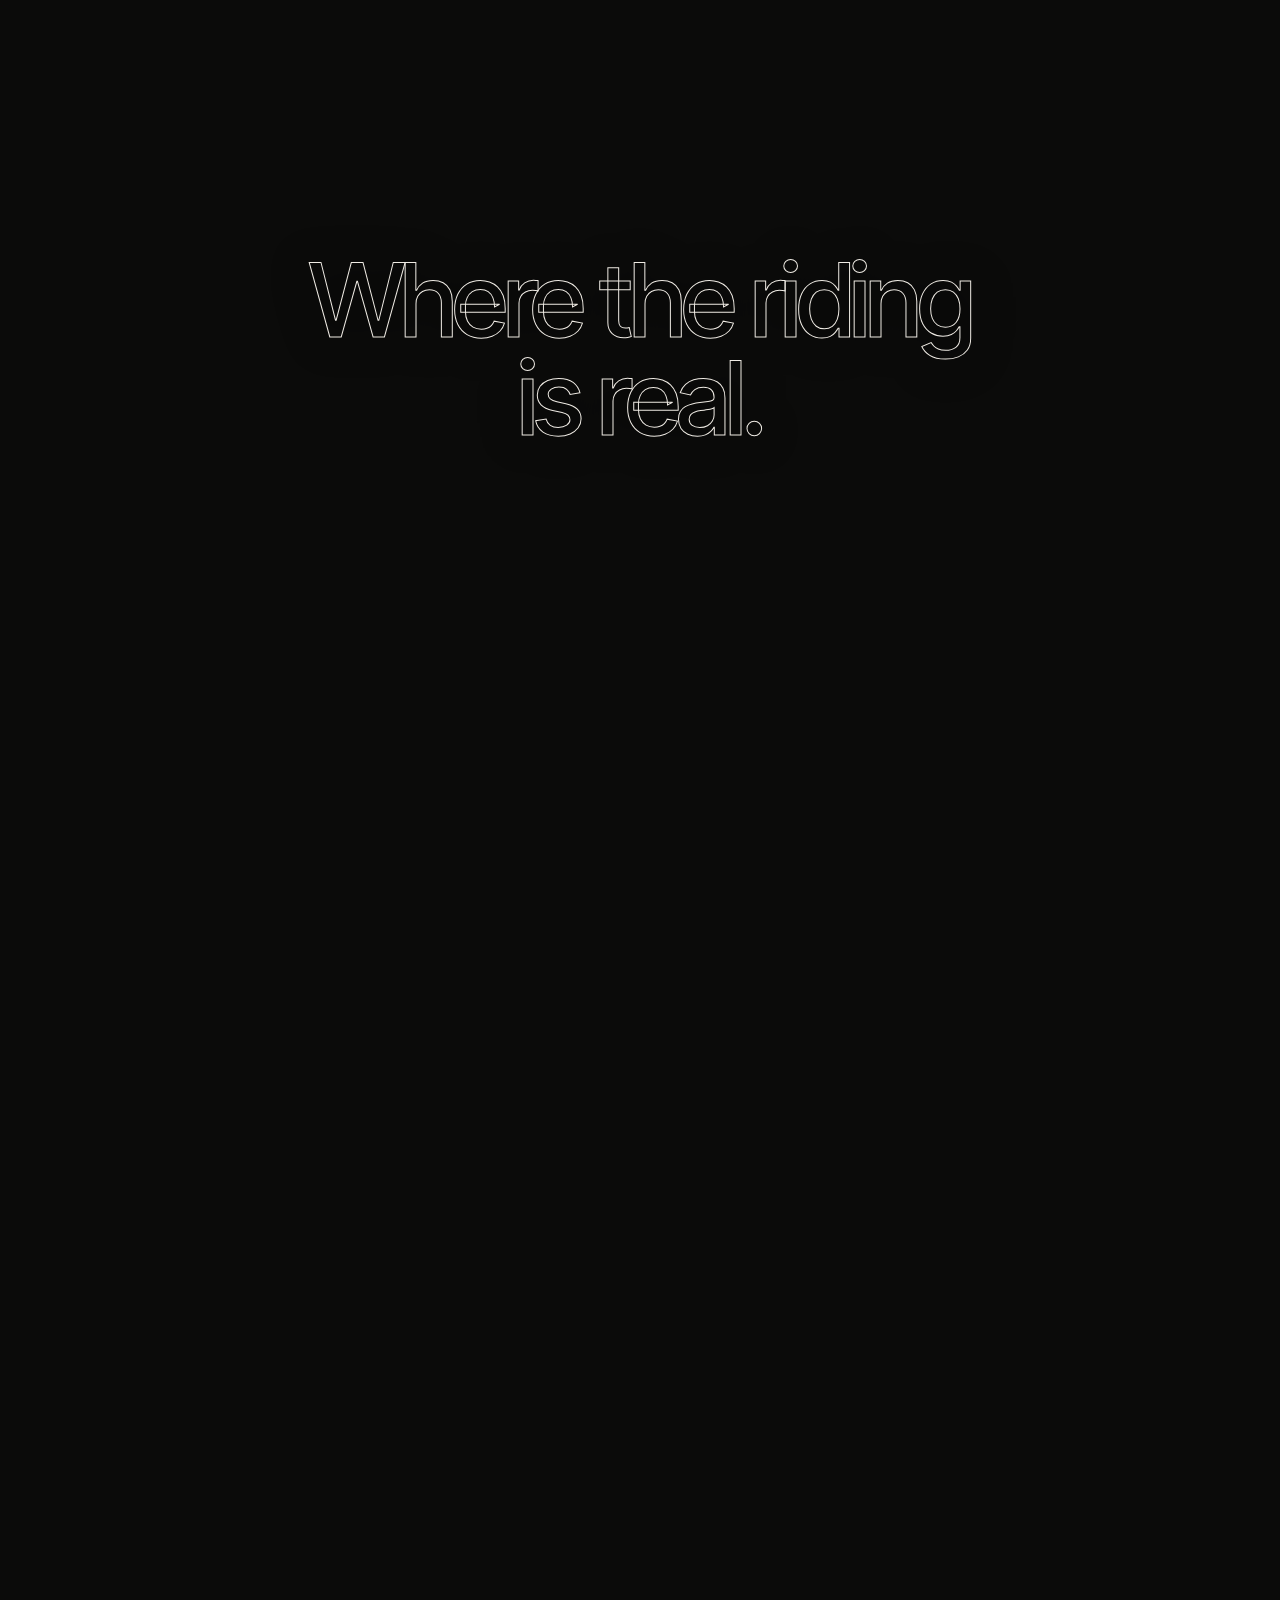
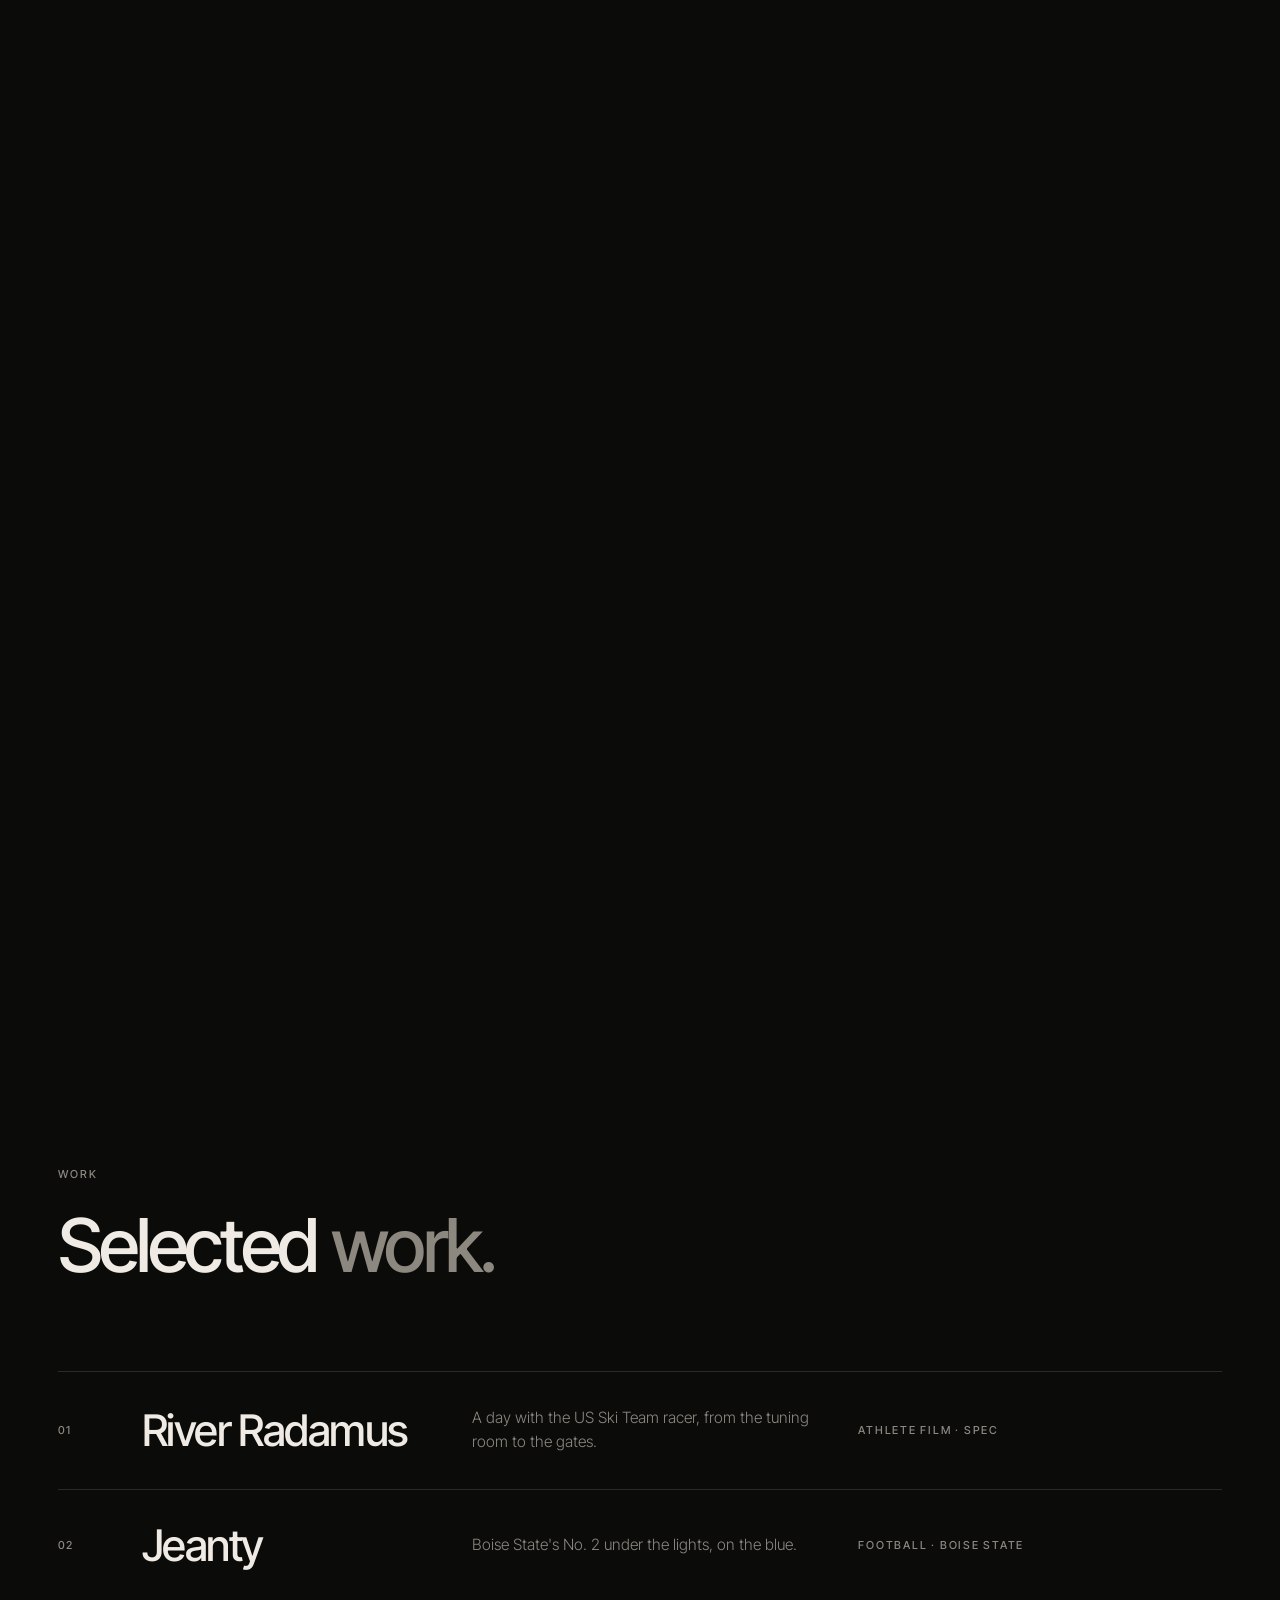
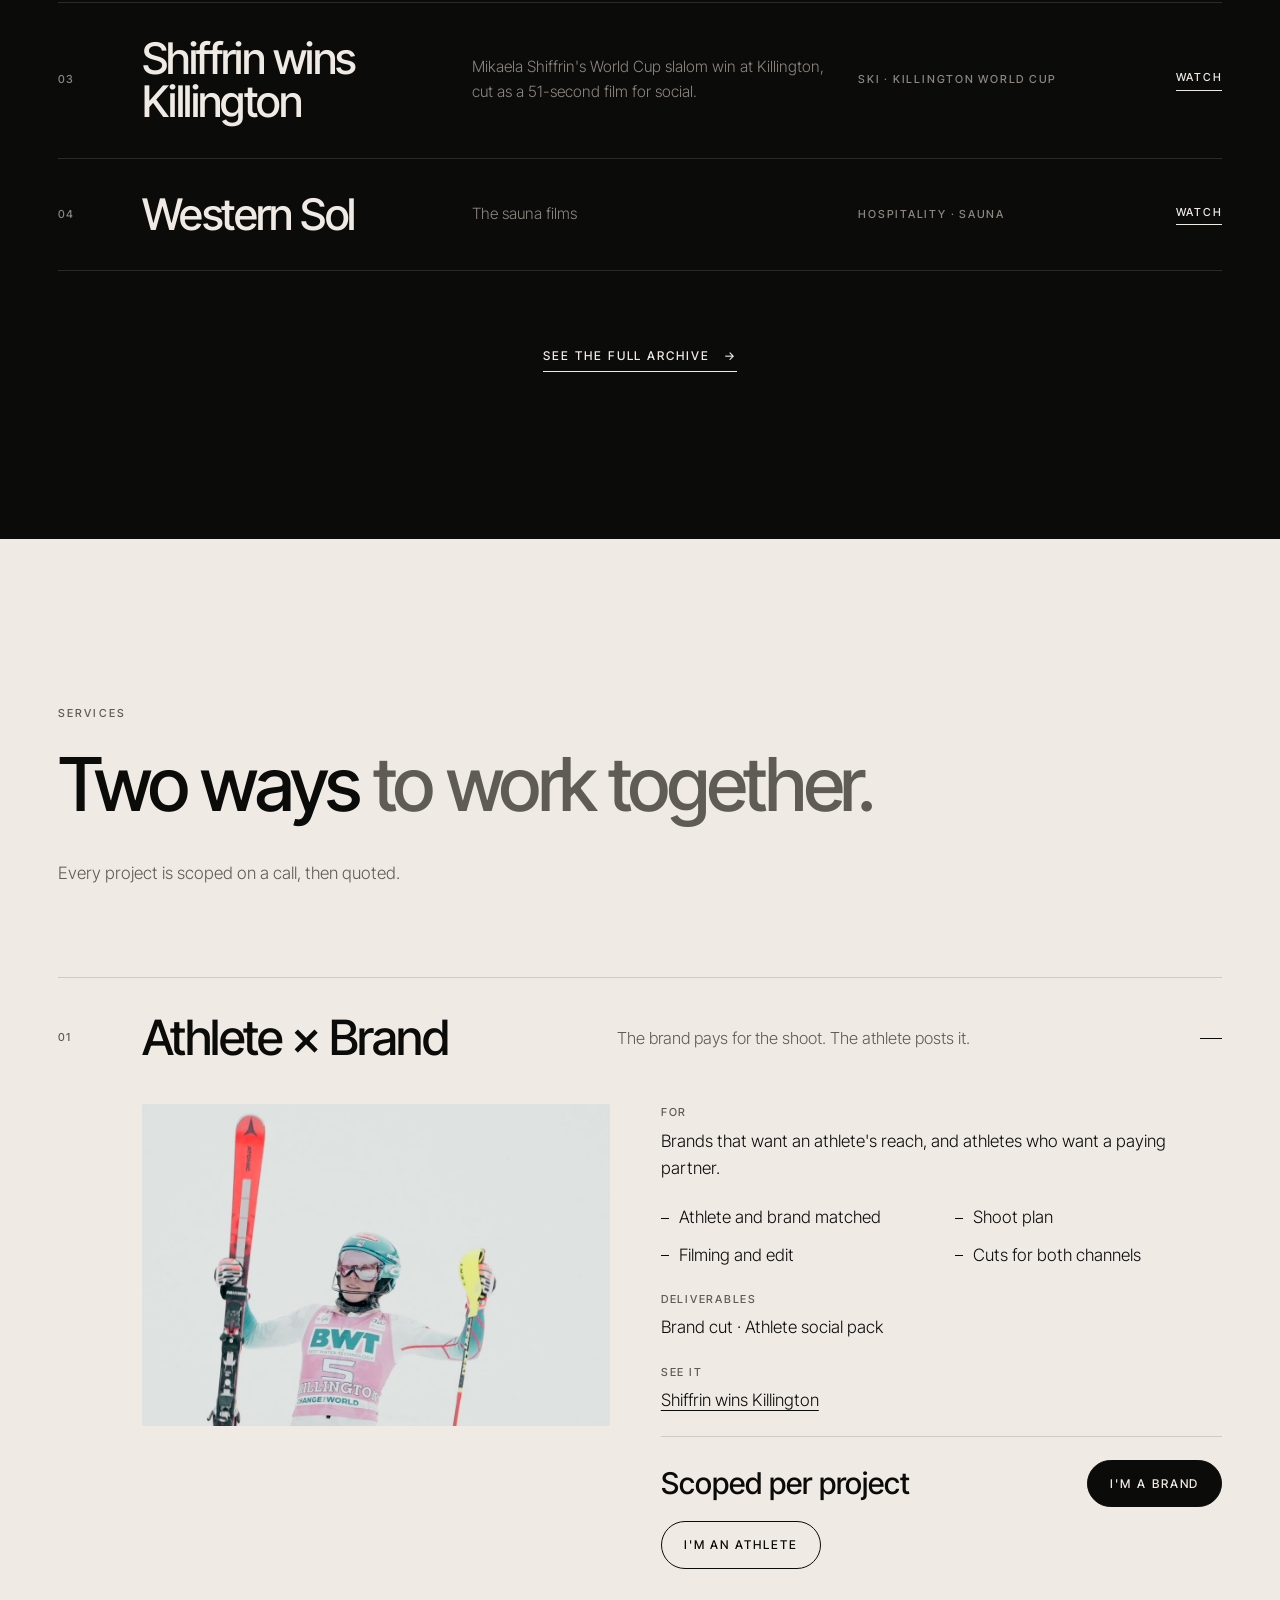
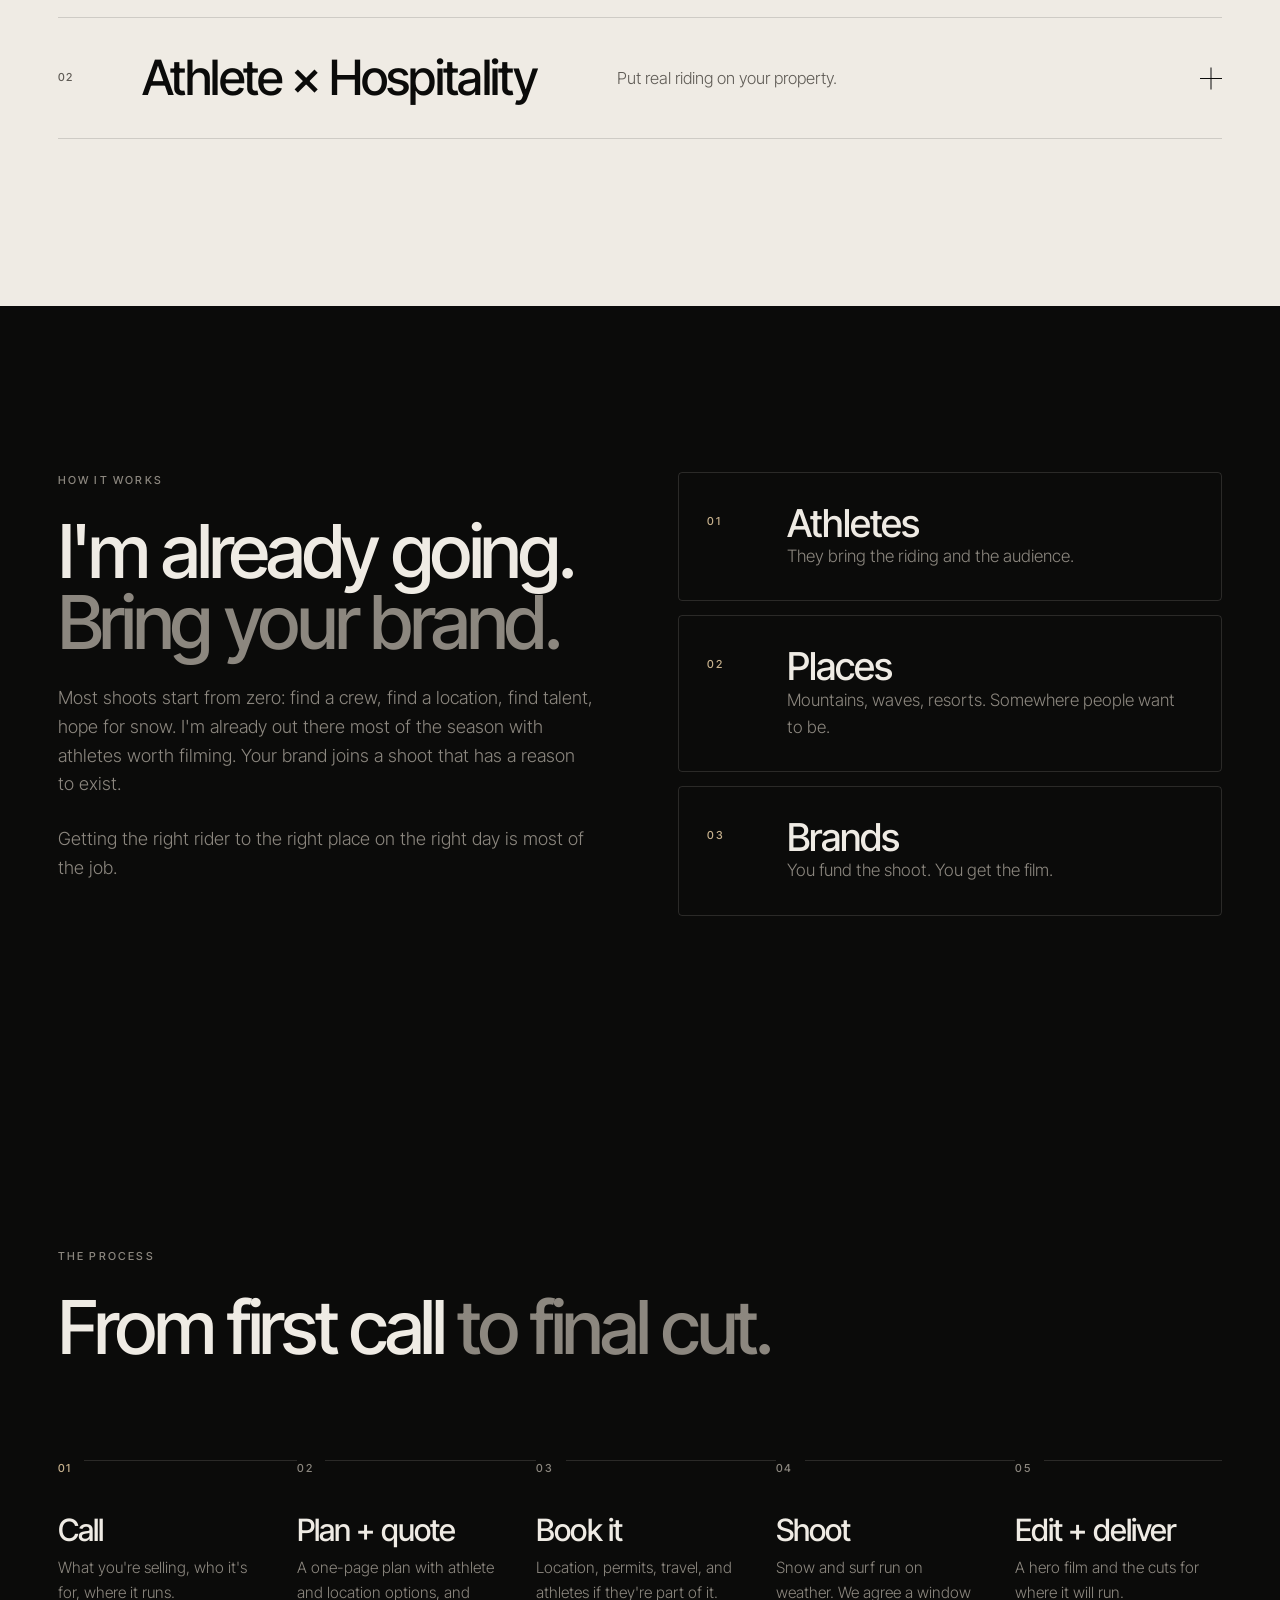
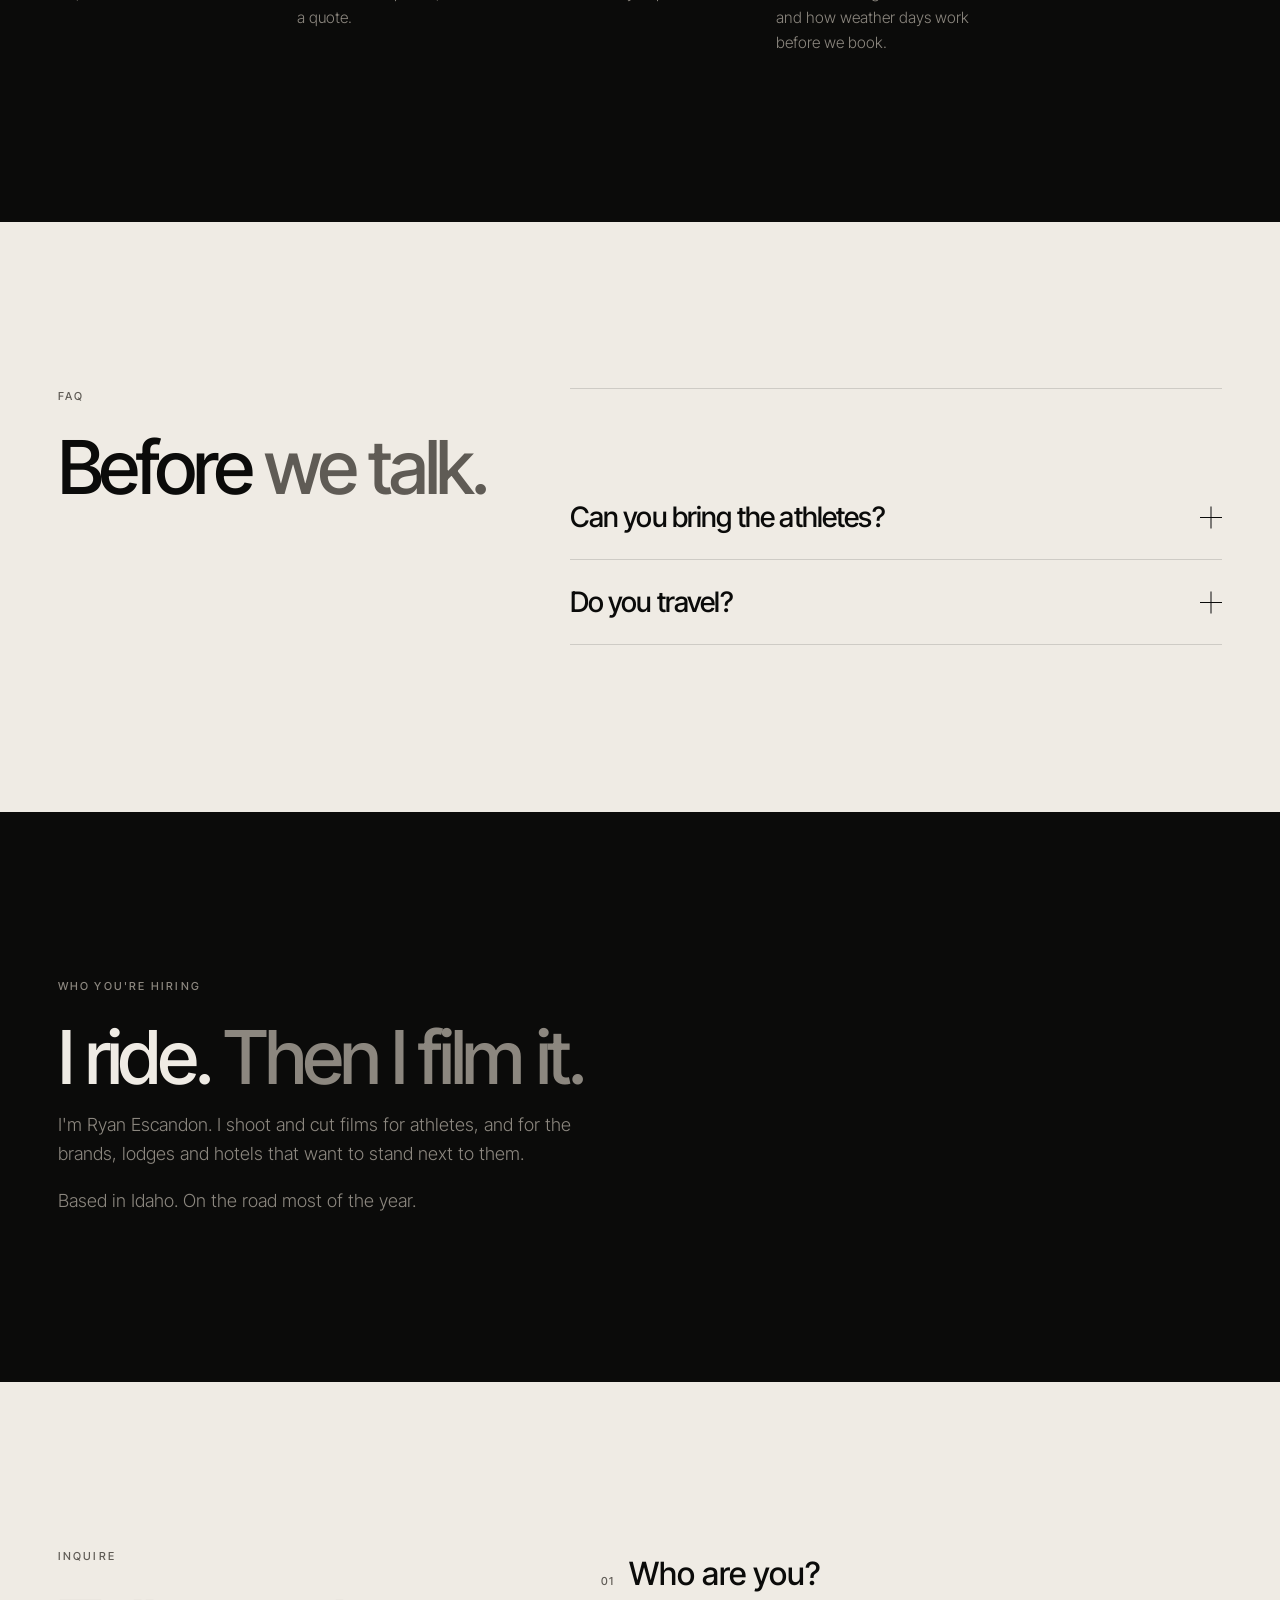
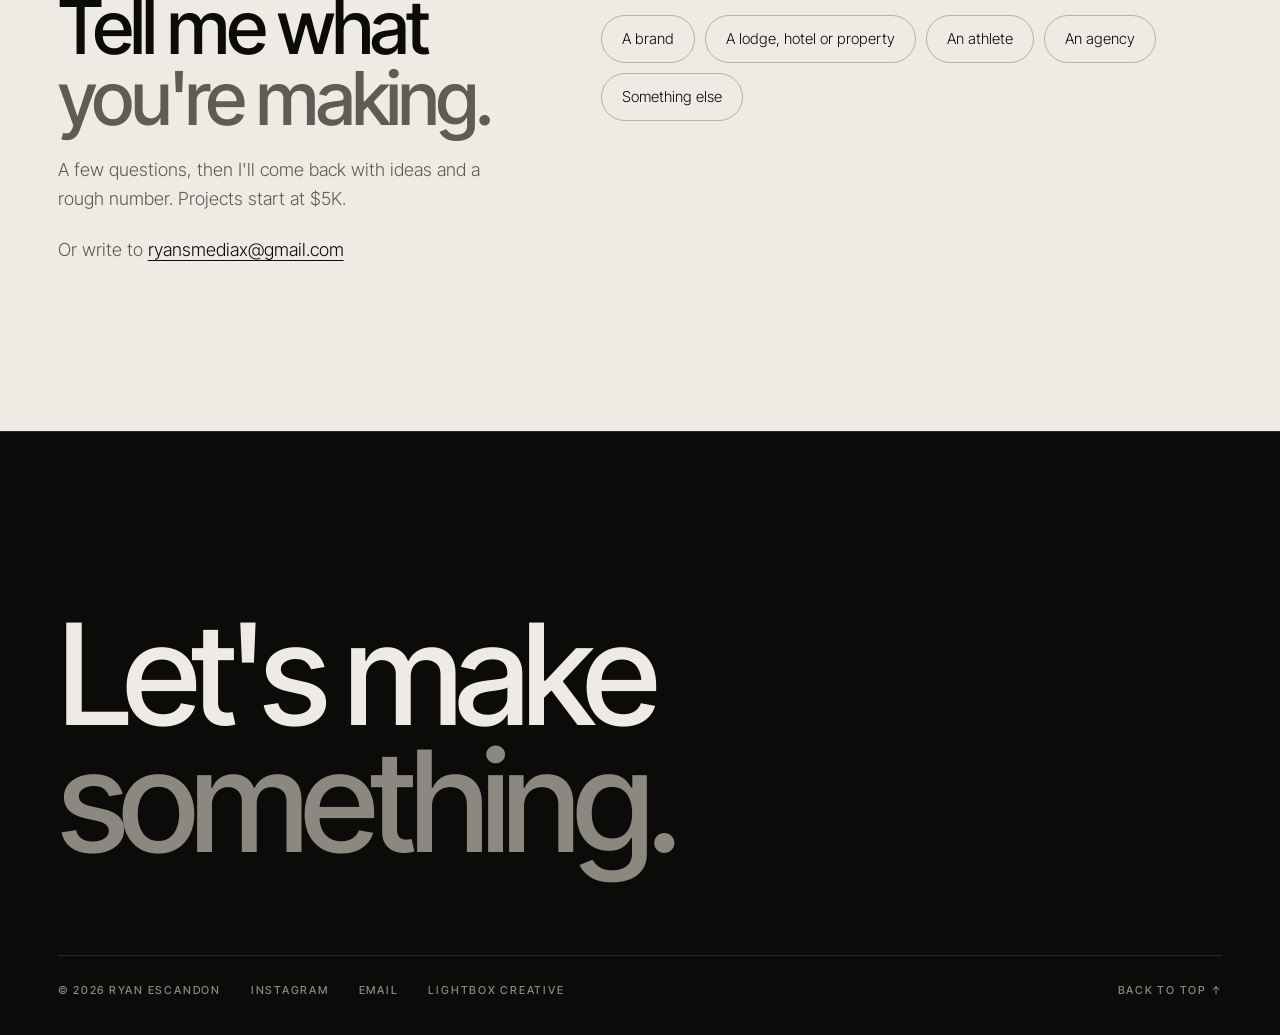
==== commit 0f1f9dd3: "Publish: Beijing collage, Western Sol, hospitality offer, 1080p video Co-Authored-By: Claude Opus 5." ====
--- a/index.html
+++ b/index.html
@@ -3,11 +3,11 @@
 <head>
   <meta charset="UTF-8">
   <meta name="viewport" content="width=device-width, initial-scale=1.0">
-  <title>Ryan Escandon | Brand Films · Ski, Snow, Surf, Travel</title>
-  <meta name="description" content="I film athletes in the places people want to be. Brand films, athlete partnerships and destination films for ski, snow and surf brands, resorts and travel companies.">
+  <title>Ryan Escandon | Ski, Snow, Surf · Athletes &amp; Hospitality</title>
+  <meta name="description" content="I film athletes in the places people want to be. Athlete partnerships for ski, snow and surf brands, and hospitality films for ski-in/ski-out lodges, luxury cabins and hotels.">
   <link rel="canonical" href="https://ryanesco.com/">
   <meta name="theme-color" content="#0b0b0a">
-  <meta property="og:title" content="Ryan Escandon | Brand Films · Ski, Snow, Surf, Travel">
+  <meta property="og:title" content="Ryan Escandon | Ski, Snow, Surf · Athletes &amp; Hospitality">
   <meta property="og:description" content="I film athletes in the places people want to be.">
   <meta property="og:type" content="website">
   <meta property="og:url" content="https://ryanesco.com/">
@@ -30,7 +30,7 @@
     "founder": { "@type": "Person", "name": "Ryan Escandon", "jobTitle": "Filmmaker", "sameAs": ["https://www.instagram.com/ryanescandon/"] },
     "makesOffer": [
       { "@type": "Offer", "itemOffered": { "@type": "Service", "name": "Athlete × Brand Partnership", "description": "The brand pays for the shoot. The athlete posts it." } },
-      { "@type": "Offer", "itemOffered": { "@type": "Service", "name": "Destination Film", "description": "Films and drone for resorts, hotels and travel companies." } }
+      { "@type": "Offer", "itemOffered": { "@type": "Service", "name": "Athlete × Hospitality", "description": "Films, drone and stills with athletes on site for ski-in/ski-out lodges, luxury condos, cabins and hotels." } }
     ]
   }
   </script>
@@ -65,7 +65,7 @@
     <video class="hero__video" id="heroVideo" poster="assets/posters/hero-action.jpg" autoplay muted loop playsinline preload="metadata"></video>
     <div class="hero__veil"></div>
     <div class="hero__inner">
-      <p class="eyebrow hero__eyebrow">Brand films · Ski · Snowboard · Surf · Travel</p>
+      <p class="eyebrow hero__eyebrow">Athletes · Hospitality · Ski · Snowboard · Surf</p>
       <h1 class="hero__title"><span class="line"><span>Mountain</span></span><span class="line"><span><em>to ocean.</em></span></span></h1>
       <p class="hero__sub" id="heroSub"></p>
       <div class="hero__row">
@@ -79,14 +79,14 @@
   <!-- ============ STATEMENT (scroll-lit words) ============ -->
   <section class="statement" id="statement">
     <p class="eyebrow">The idea</p>
-    <p class="statement__text scrub" id="statementText">I film athletes in the places people want to be. Brands, resorts and travel companies pay to be part of it. The athlete gets a partner. The place gets seen.</p>
+    <p class="statement__text scrub" id="statementText">I film athletes in the places people want to be. Brands, lodges and hotels pay to be part of it. The athlete gets a partner. The place gets seen.</p>
     <p class="statement__price mono" id="heroPrice"></p>
   </section>
 
   <!-- ============ PIPE MASTERS (full-bleed background film) ============ -->
   <section class="bgfilm" id="pipe" aria-label="Koa Smith at the Vans Pipe Masters">
     <video class="bgfilm__video" id="pipeVideo" muted loop playsinline preload="none" poster="assets/posters/koa-pipe-masters.jpg"
-      data-src="assets/video/koa-pipe-masters-1280.mp4" data-src-m="assets/video/koa-pipe-masters-720.mp4"></video>
+      data-src="assets/video/koa-pipe-masters.mp4" data-src-m="assets/video/koa-pipe-masters-1280.mp4"></video>
     <button class="bgfilm__play" id="pipePlay" data-play data-film="assets/video/koa-pipe-masters.mp4" data-title="Koa Smith, Vans Pipe Masters" aria-label="Play Koa Smith at the Vans Pipe Masters">
       <span class="mono">Koa Smith · Banzai Pipeline, Oʻahu</span><i aria-hidden="true"></i>
     </button>
@@ -184,7 +184,7 @@
       <div class="about__text">
         <p class="eyebrow">Who you're hiring</p>
         <h2 class="display">I ride. <em>Then I film it.</em></h2>
-        <p>I'm Ryan Escandon. I shoot and cut films for athletes, and for the brands, resorts and travel companies that want to stand next to them.</p>
+        <p>I'm Ryan Escandon. I shoot and cut films for athletes, and for the brands, lodges and hotels that want to stand next to them.</p>
         <p>Based in Idaho. On the road most of the year.</p>
       </div>
     </div>
@@ -204,7 +204,7 @@
           <legend><span class="step__n">01</span> Who are you?</legend>
           <div class="pills">
             <label class="pill"><input type="radio" name="who" value="brand" required><span>A brand</span></label>
-            <label class="pill"><input type="radio" name="who" value="resort"><span>A resort, hotel or travel company</span></label>
+            <label class="pill"><input type="radio" name="who" value="resort"><span>A lodge, hotel or property</span></label>
             <label class="pill"><input type="radio" name="who" value="athlete"><span>An athlete</span></label>
             <label class="pill"><input type="radio" name="who" value="agency"><span>An agency</span></label>
             <label class="pill"><input type="radio" name="who" value="other"><span>Something else</span></label>
--- a/css/style.css
+++ b/css/style.css
@@ -682,3 +682,8 @@
 .about__photo { position: relative; aspect-ratio: 4 / 5; overflow: hidden; border-radius: 3px; margin: 0; background: var(--black-2); }
 .about__photo img { width: 100%; height: 100%; object-fit: cover; }
 @media (max-width: 1100px) { .about__photo { max-width: 480px; } }
+
+/* case page stills (Western Sol) */
+.cs__photos { display: grid; grid-template-columns: repeat(3, 1fr); gap: 12px; }
+.cs__photos .photo { aspect-ratio: 4 / 5; cursor: zoom-in; }
+@media (max-width: 760px) { .cs__photos { grid-template-columns: 1fr 1fr; gap: 8px; } }
